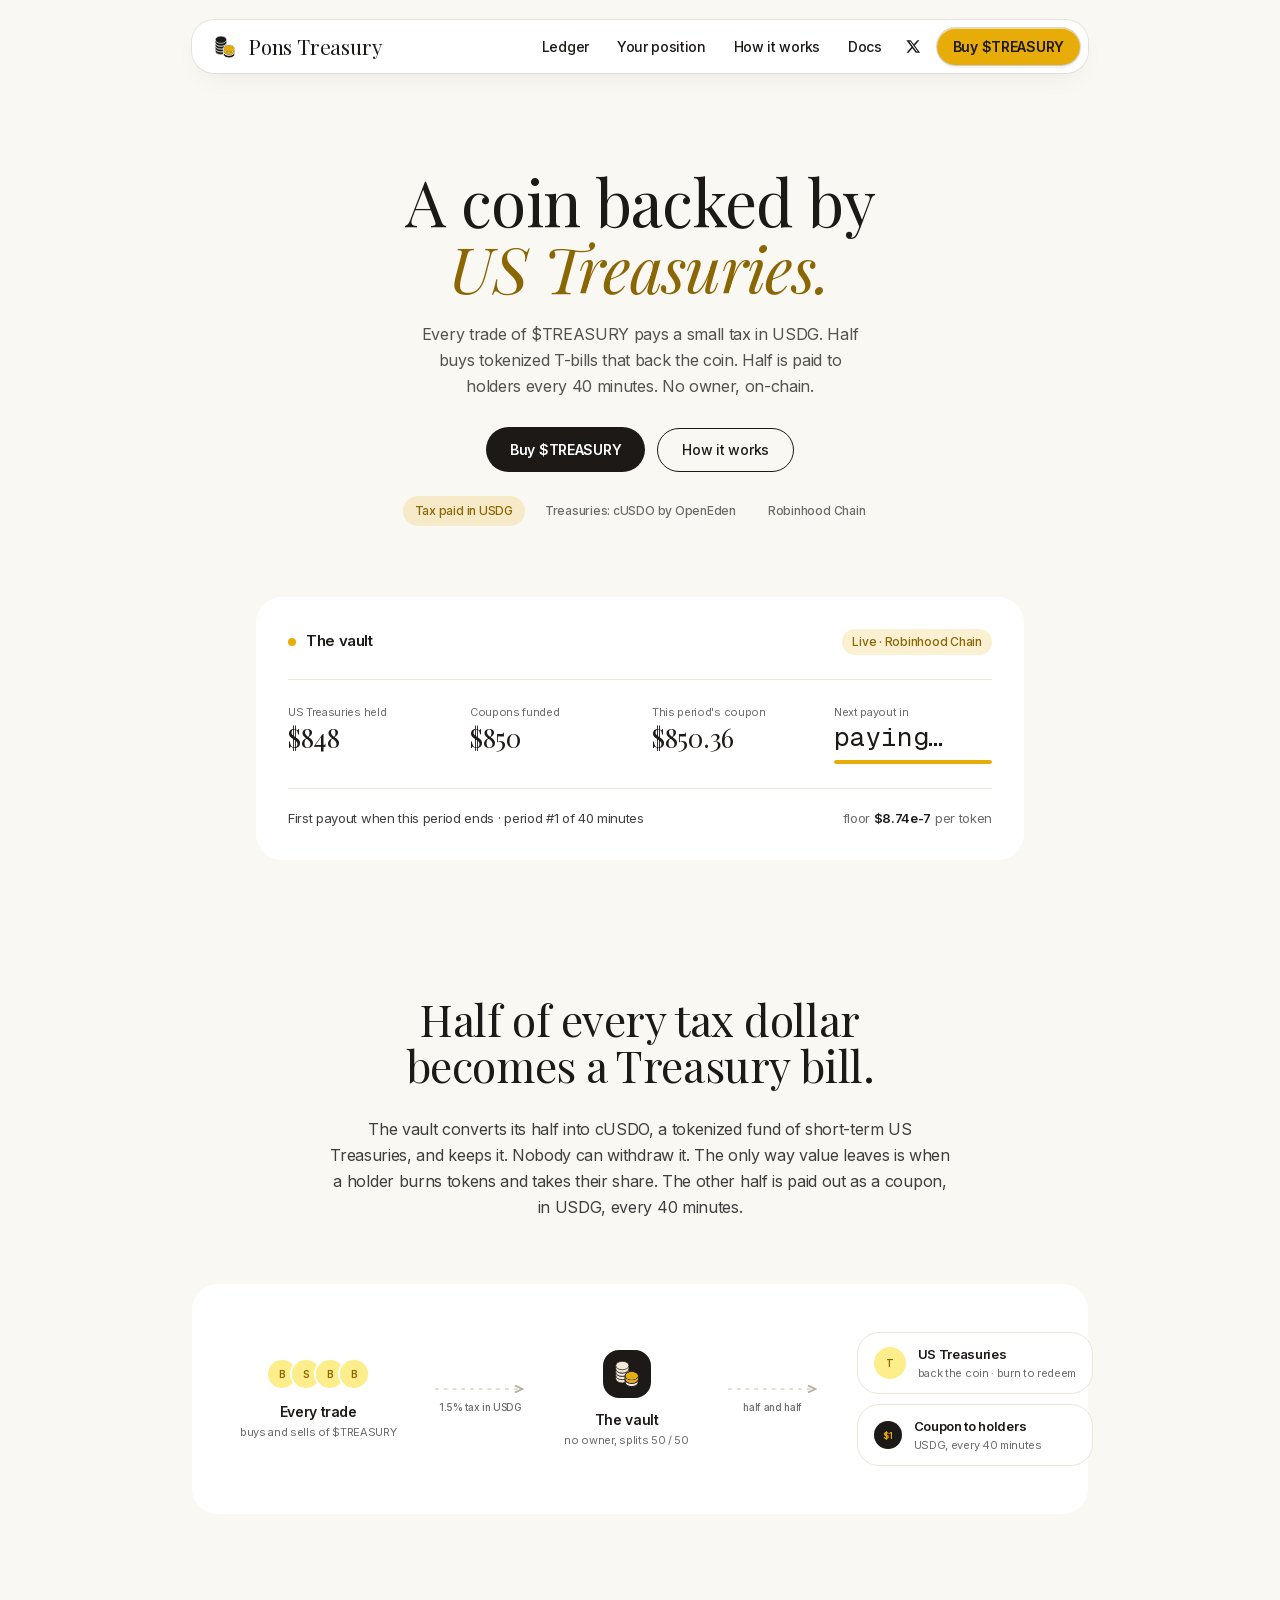
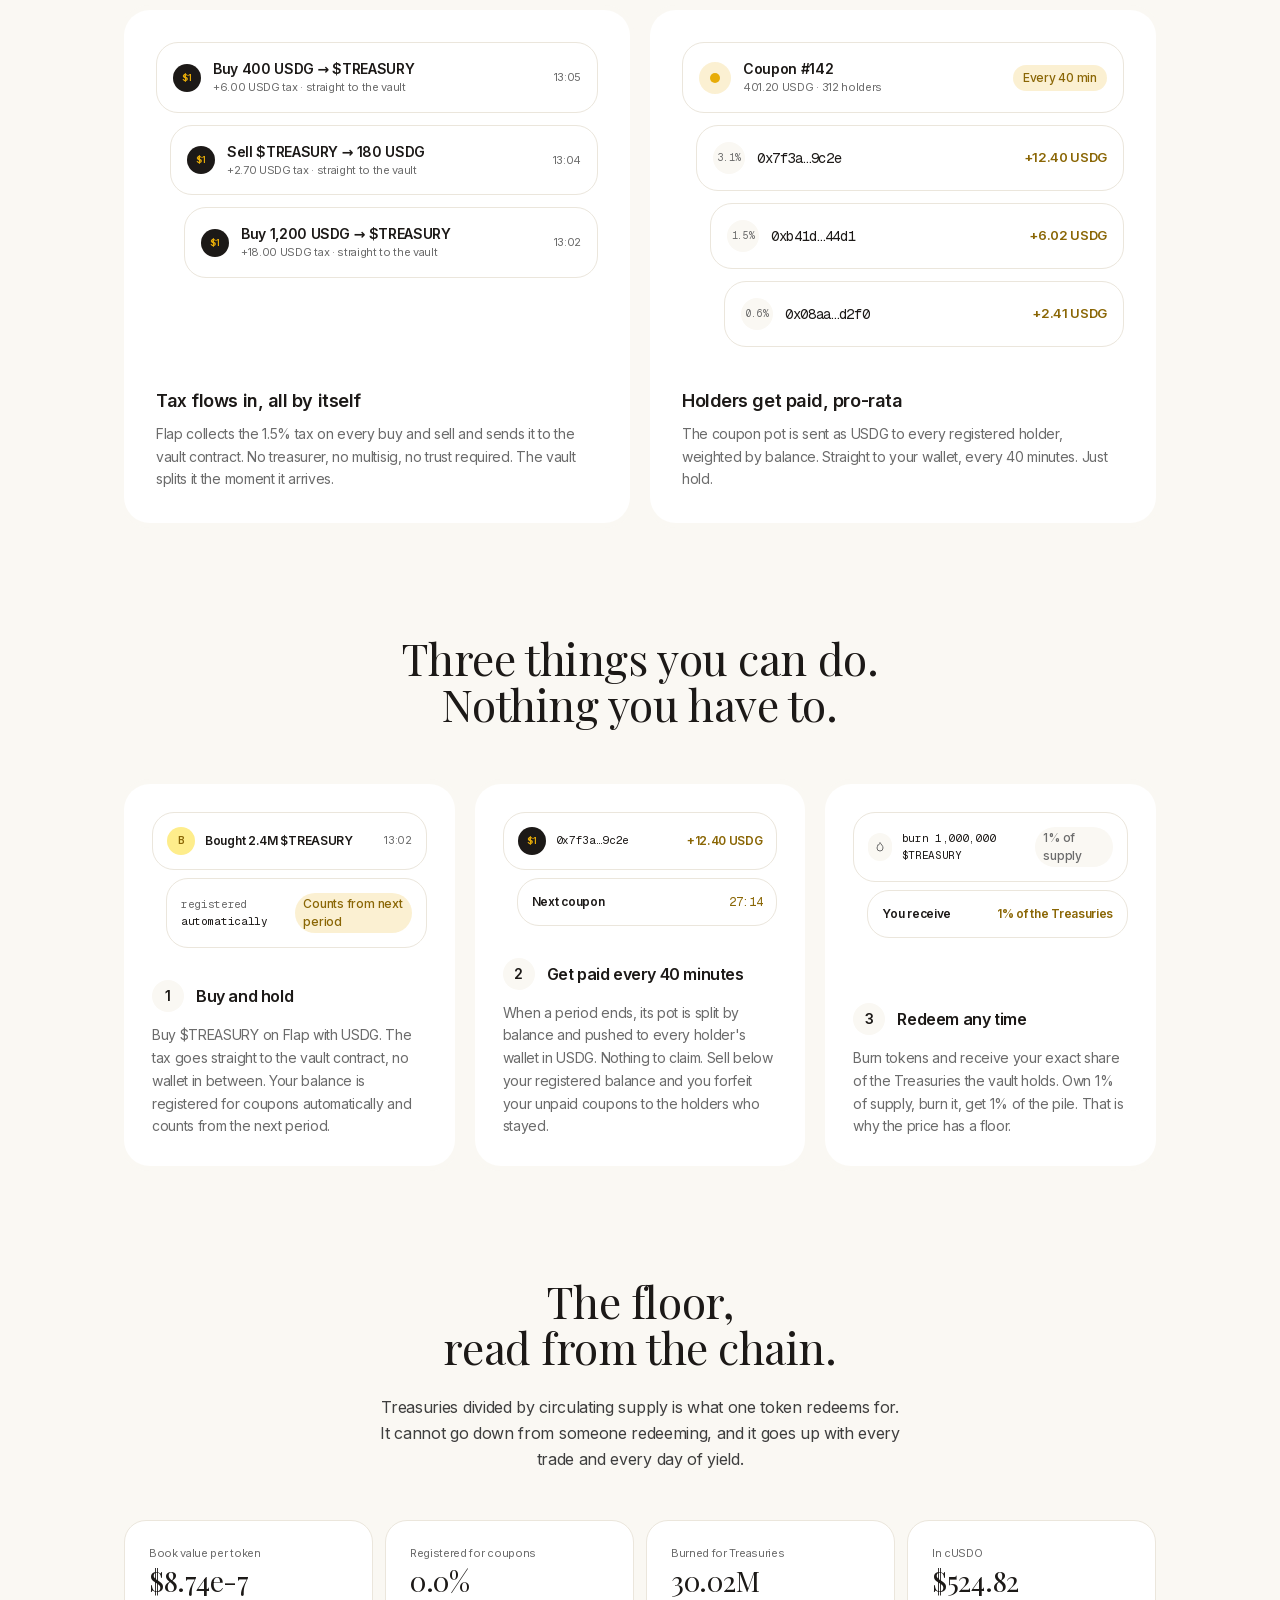
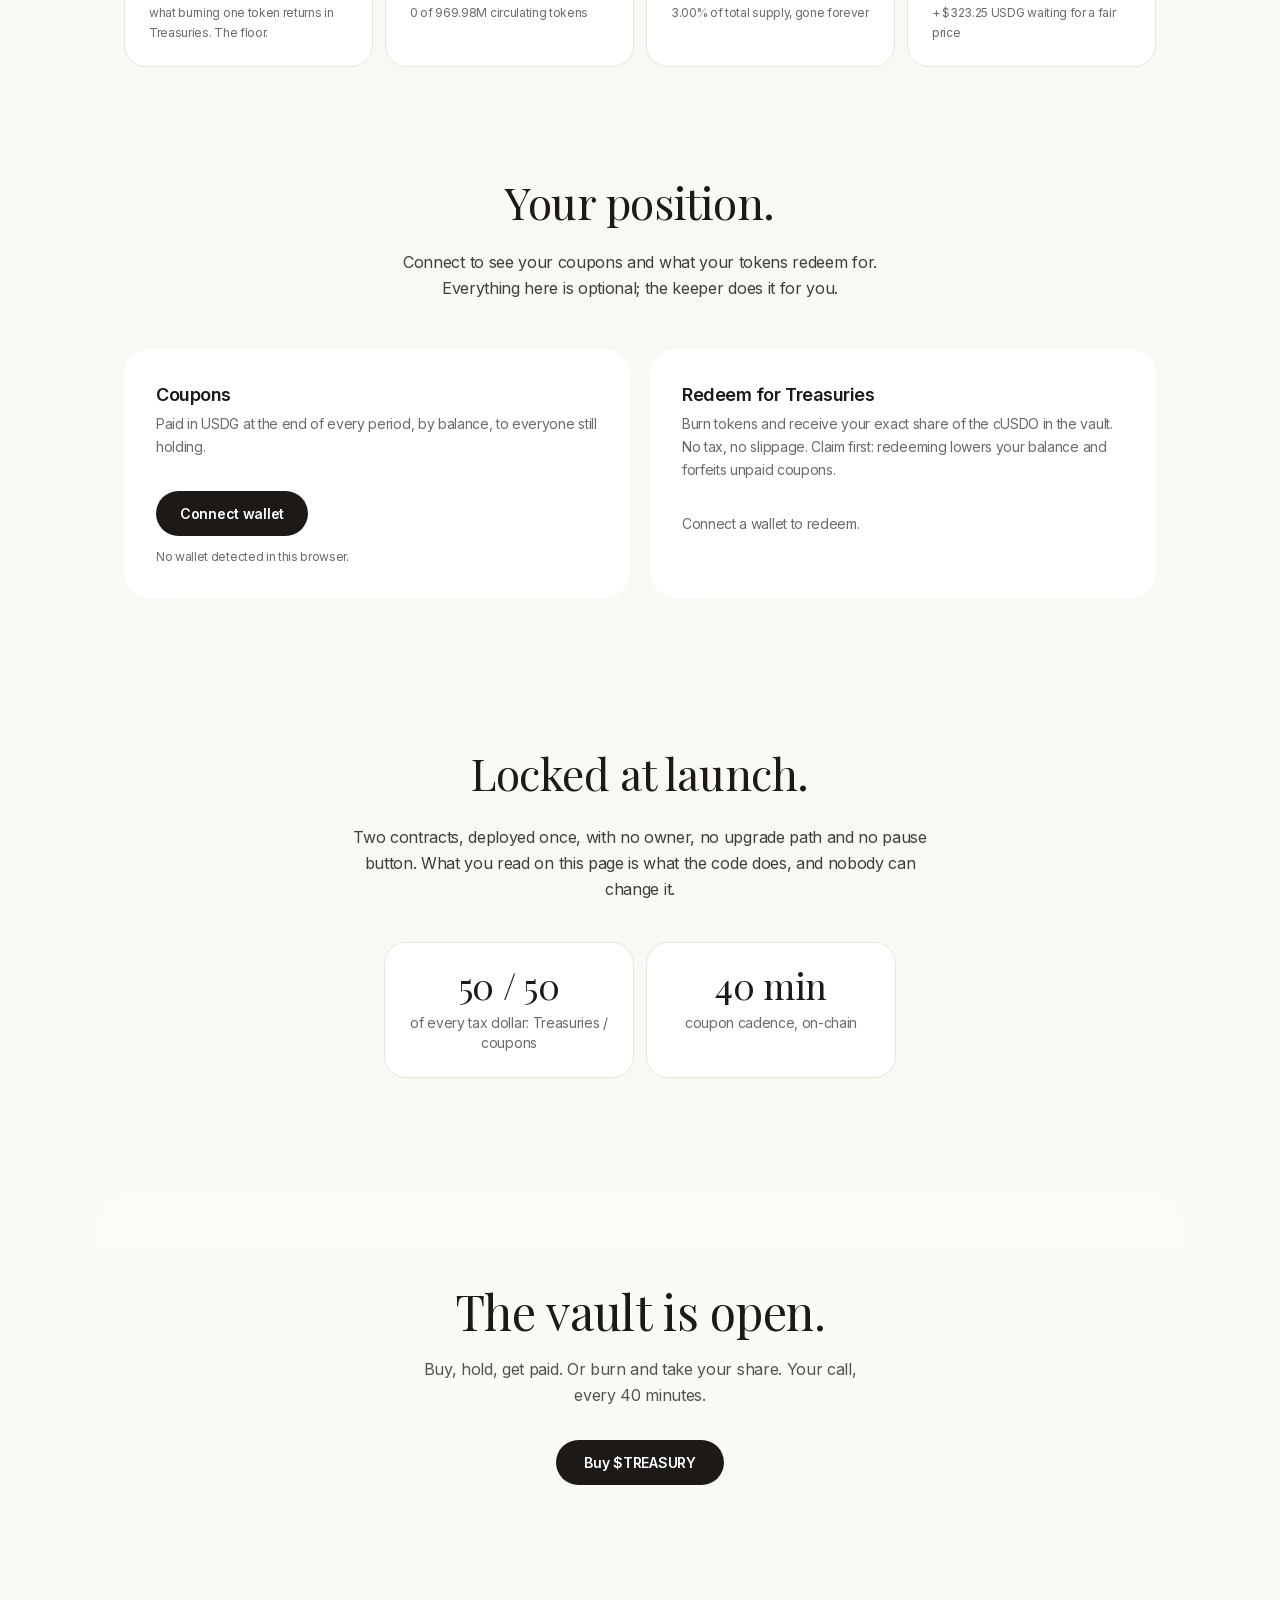
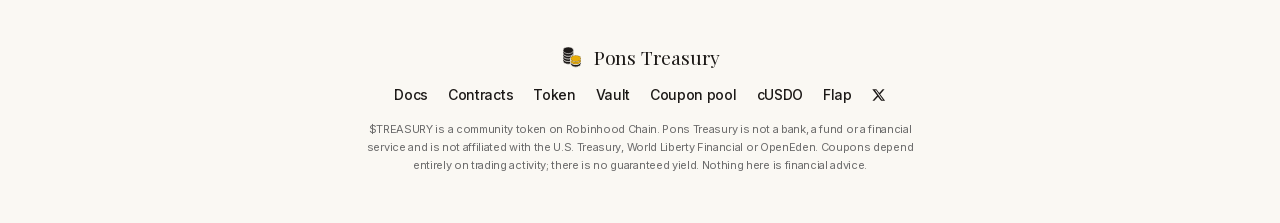
==== index.html @ 93d78efd "init: clone thetreasury and rebrand to ponstreasury, change USD1 to USDG and BNB to Robinhood Chain" ====
<!DOCTYPE html><html lang="en" class="__variable_37ef13 __variable_86bf0d __variable_d7bf65"><head><meta charSet="utf-8"/><meta name="viewport" content="width=device-width, initial-scale=1"/><link rel="preload" href="/_next/static/media/2709857960ef4384-s.p.woff2" as="font" crossorigin="" type="font/woff2"/><link rel="preload" href="/_next/static/media/5c1dcbfbff27328a-s.p.woff2" as="font" crossorigin="" type="font/woff2"/><link rel="preload" href="/_next/static/media/7d4881bb7e1bf84d-s.p.woff2" as="font" crossorigin="" type="font/woff2"/><link rel="preload" href="/_next/static/media/e4af272ccee01ff0-s.p.woff2" as="font" crossorigin="" type="font/woff2"/><link rel="stylesheet" href="/_next/static/css/0ded4f771a18348a.css?dpl=dpl_14aW1YrJEC6GzRxB1dSomggWe7cq" data-precedence="next"/><link rel="preload" as="script" fetchPriority="low" href="/_next/static/chunks/webpack-d6f3662bbb443ad3.js?dpl=dpl_14aW1YrJEC6GzRxB1dSomggWe7cq"/><script src="/_next/static/chunks/4bd1b696-c023c6e3521b1417.js?dpl=dpl_14aW1YrJEC6GzRxB1dSomggWe7cq" async=""></script><script src="/_next/static/chunks/255-93b9ec04c5774136.js?dpl=dpl_14aW1YrJEC6GzRxB1dSomggWe7cq" async=""></script><script src="/_next/static/chunks/main-app-f9b5d20365cb8be2.js?dpl=dpl_14aW1YrJEC6GzRxB1dSomggWe7cq" async=""></script><script src="/_next/static/chunks/899-4eb1893c49cd1f22.js?dpl=dpl_14aW1YrJEC6GzRxB1dSomggWe7cq" async=""></script><script src="/_next/static/chunks/app/page-33cf3b260035fabe.js?dpl=dpl_14aW1YrJEC6GzRxB1dSomggWe7cq" async=""></script><meta name="next-size-adjust" content=""/><title>Pons Treasury: a coin backed by US Treasuries</title><meta name="description" content="Every trade of $TREASURY pays a small tax in USDG. Half buys tokenized US Treasuries that back the coin; burn to redeem your share. Half is paid to holders as a USDG coupon every 40 minutes. On Robinhood Chain, no owner."/><meta property="og:title" content="Pons Treasury: a coin backed by US Treasuries"/><meta property="og:description" content="Every trade of $TREASURY pays a small tax in USDG. Half buys tokenized US Treasuries that back the coin; burn to redeem your share. Half is paid to holders as a USDG coupon every 40 minutes. On Robinhood Chain, no owner."/><meta property="og:url" content="https://ponstreasury.capital"/><meta property="og:site_name" content="Pons Treasury"/><meta property="og:image" content="https://ponstreasury.capital/og.png"/><meta property="og:image:width" content="1200"/><meta property="og:image:height" content="630"/><meta property="og:image:alt" content="Pons Treasury: a coin backed by US Treasuries"/><meta property="og:type" content="website"/><meta name="twitter:card" content="summary_large_image"/><meta name="twitter:title" content="Pons Treasury: a coin backed by US Treasuries"/><meta name="twitter:description" content="Every trade of $TREASURY pays a small tax in USDG. Half buys tokenized US Treasuries that back the coin; burn to redeem your share. Half is paid to holders as a USDG coupon every 40 minutes. On Robinhood Chain, no owner."/><meta name="twitter:image" content="https://ponstreasury.capital/og.png"/><link rel="icon" href="/icon.png?646793028f33bb9f" type="image/png" sizes="256x256"/><link rel="apple-touch-icon" href="/apple-icon.png?3382817257ef88e6" type="image/png" sizes="180x180"/><script src="/_next/static/chunks/polyfills-42372ed130431b0a.js?dpl=dpl_14aW1YrJEC6GzRxB1dSomggWe7cq" noModule=""></script></head><body class="min-h-screen bg-mist text-graphite"><div hidden=""><!--$--><!--/$--></div><header class="fixed inset-x-0 top-4 z-50 flex justify-center px-3 sm:top-5 sm:px-4"><nav class="nav-capsule flex w-full max-w-4xl items-center justify-between gap-3 overflow-hidden py-2 pl-4 pr-2 sm:pl-5"><a href="/" class="flex shrink-0 items-center" aria-label="Pons Treasury"><span class="flex items-center gap-2.5"><svg width="26" height="26" viewBox="0 0 64 64" aria-hidden="true"><mask id="_R_1bb_" maskUnits="userSpaceOnUse" x="0" y="0" width="64" height="64"><g transform="translate(32 32) scale(1) translate(-32 -32)"><g><path d="M8 35v7a14 9 0 0 0 28 0v-7Z" fill="#fff" stroke="#000" stroke-width="1.6" stroke-linejoin="round"></path><ellipse cx="22" cy="35" rx="14" ry="9" fill="#fff" stroke="#000" stroke-width="1.6"></ellipse></g><g><path d="M8 28v7a14 9 0 0 0 28 0v-7Z" fill="#fff" stroke="#000" stroke-width="1.6" stroke-linejoin="round"></path><ellipse cx="22" cy="28" rx="14" ry="9" fill="#fff" stroke="#000" stroke-width="1.6"></ellipse></g><g><path d="M8 21v7a14 9 0 0 0 28 0v-7Z" fill="#fff" stroke="#000" stroke-width="1.6" stroke-linejoin="round"></path><ellipse cx="22" cy="21" rx="14" ry="9" fill="#fff" stroke="#000" stroke-width="1.6"></ellipse></g><g><path d="M8 14v7a14 9 0 0 0 28 0v-7Z" fill="#fff" stroke="#000" stroke-width="1.6" stroke-linejoin="round"></path><ellipse cx="22" cy="14" rx="14" ry="9" fill="#fff" stroke="#000" stroke-width="1.6"></ellipse></g><g><path d="M28 43v7a14 9 0 0 0 28 0v-7Z" fill="#fff" stroke="#000" stroke-width="2.2" stroke-linejoin="round"></path><ellipse cx="42" cy="43" rx="14" ry="9" fill="#fff" stroke="#000" stroke-width="2.2"></ellipse></g><g><path d="M28 36v7a14 9 0 0 0 28 0v-7Z" fill="#fff" stroke="#000" stroke-width="2.2" stroke-linejoin="round"></path><ellipse cx="42" cy="36" rx="14" ry="9" fill="#fff" stroke="#000" stroke-width="2.2"></ellipse></g></g></mask><mask id="_R_1bbH1_" maskUnits="userSpaceOnUse" x="0" y="0" width="64" height="64"><g transform="translate(32 32) scale(1) translate(-32 -32)"><g><path d="M28 36v7a14 9 0 0 0 28 0v-7Z" fill="#fff" stroke="#000" stroke-width="2.2" stroke-linejoin="round"></path><ellipse cx="42" cy="36" rx="14" ry="9" fill="#fff" stroke="#000" stroke-width="2.2"></ellipse></g></g></mask><rect width="64" height="64" fill="#1C1917" mask="url(#_R_1bb_)"></rect><rect width="64" height="64" fill="#E7AC08" mask="url(#_R_1bbH1_)"></rect></svg><span class="display whitespace-nowrap" style="font-size:20.8px;line-height:1;color:#1C1917">Pons Treasury</span></span></a><div class="flex shrink-0 items-center gap-0.5 sm:gap-1"><a href="/#ledger" class="hidden rounded-full px-3 py-1.5 text-sm font-medium whitespace-nowrap text-ink transition-opacity hover:opacity-60 sm:block">Ledger</a><a href="/#position" class="hidden rounded-full px-3 py-1.5 text-sm font-medium whitespace-nowrap text-ink transition-opacity hover:opacity-60 sm:block">Your position</a><a href="/#how" class="hidden rounded-full px-3 py-1.5 text-sm font-medium whitespace-nowrap text-ink transition-opacity hover:opacity-60 md:block">How it works</a><a href="/docs" class="rounded-full px-3 py-1.5 text-sm font-medium whitespace-nowrap text-ink transition-opacity hover:opacity-60">Docs</a><a href="https://x.com/ponstreasurybsc" target="_blank" rel="noopener noreferrer" aria-label="Pons Treasury on X" class="rounded-full p-2 text-ink transition-opacity hover:opacity-60"><svg viewBox="0 0 24 24" fill="currentColor" class="h-[15px] w-[15px]" aria-hidden="true"><path d="M18.244 2H21.5l-7.5 8.57L22.5 22h-6.9l-5.4-7.06L4.03 22H.77l8.02-9.17L.5 2h7.07l4.88 6.45L18.24 2Zm-1.21 18h1.8L7.05 3.9H5.12L17.03 20Z"></path></svg></a><a href="https://flap.sh/bnb/0x52F3fCc55cAe09Fe4B469a487CE95214d03a7777" target="_blank" rel="noopener noreferrer" class="btn-gold ml-1 shrink-0 px-4 py-2 whitespace-nowrap"><span class="sm:hidden">Buy</span><span class="hidden sm:inline">Buy $TREASURY</span></a></div></nav></header><main><div><section class="hero-band relative min-h-[100dvh] overflow-hidden"><div class="relative z-10 mx-auto flex min-h-[100dvh] w-full max-w-[1200px] flex-col items-center px-6"><div class="flex flex-1 flex-col items-center justify-center pt-24 text-center"><h1 class="display rise-in-slow max-w-3xl text-5xl sm:text-6xl lg:text-[64px]">A coin backed by<br/><em>US Treasuries.</em></h1><p class="rise-in-slow mt-5 max-w-md text-base leading-relaxed text-ink/75" style="animation-delay:0.1s">Every trade of $<!-- -->TREASURY<!-- --> pays a small tax in USDG. Half buys tokenized T-bills that back the coin. Half is paid to holders every 40 minutes. No owner, on-chain.</p><div class="rise-in-slow mt-7 flex items-center gap-3" style="animation-delay:0.2s"><a href="https://flap.sh/bnb/0x52F3fCc55cAe09Fe4B469a487CE95214d03a7777" target="_blank" rel="noopener noreferrer" class="btn-black px-6 py-3">Buy $TREASURY</a><a href="#how" class="btn-ghost px-6 py-[10.5px]">How it works</a></div><div class="rise-in-slow mt-6 flex flex-wrap items-center justify-center gap-2" style="animation-delay:0.28s"><span class="badge-gold px-3 py-1.5">Tax paid in USDG</span><span class="badge px-3 py-1.5 bg-white/70">Treasuries: cUSDO by OpenEden</span><span class="badge px-3 py-1.5 bg-white/70">Robinhood Chain</span></div></div><div class="rise-in-slow w-full pb-10" style="animation-delay:0.3s"><div id="ledger" class="card mx-auto w-full max-w-3xl p-6 text-left sm:p-8"><div class="flex items-center justify-between"><div class="flex items-center gap-2.5"><span class="pulse-dot h-2 w-2 rounded-full bg-gold"></span><p class="text-[15px] font-semibold tracking-tight text-ink">The vault</p></div><span class="badge-gold px-2.5 py-1">Live · Robinhood Chain</span></div><div class="mt-6 grid grid-cols-2 gap-6 border-t border-line pt-6 sm:grid-cols-4"><div><p class="text-[11px] text-smoke">US Treasuries held</p><p class="display num mt-1 text-[26px] tracking-tight">$848</p></div><div><p class="text-[11px] text-smoke">Coupons funded</p><p class="display num mt-1 text-[26px] tracking-tight">$850</p></div><div><p class="text-[11px] text-smoke">This period&#x27;s coupon</p><p class="display num mt-1 text-[26px] tracking-tight">$850.36</p></div><div><p class="text-[11px] text-smoke">Next payout in</p><p class="display mono num mt-1 text-[26px] tracking-tight text-gold-deep">—</p><div class="progress mt-2"><i style="width:0%"></i></div></div></div><div class="mt-6 flex flex-col gap-2 border-t border-line pt-5 text-[13px] sm:flex-row sm:justify-between"><span class="text-graphite">First payout when this period ends<!-- --> · <!-- -->period #<!-- -->1<!-- --> of <!-- -->40 minutes</span><span class="text-smoke">floor <span class="font-semibold text-ink">$8.74e-7</span> per token</span></div></div></div></div></section><section class="mx-auto w-full max-w-[720px] px-6 pb-16 pt-24 text-center" data-reveal="true"><h2 class="display text-4xl sm:text-[44px]">Half of every tax dollar<br/>becomes a Treasury bill.</h2><p class="mx-auto mt-7 max-w-[620px] text-base leading-relaxed text-graphite">The vault converts its half into cUSDO, a tokenized fund of short-term US Treasuries, and keeps it. Nobody can withdraw it. The only way value leaves is when a holder burns tokens and takes their share. The other half is paid out as a coupon, in USDG, every 40 minutes.</p></section><section class="mx-auto w-full max-w-[1080px] px-6 pb-24" data-reveal="true"><div class="card mx-auto flex w-full max-w-4xl flex-col items-center gap-6 p-8 sm:flex-row sm:justify-between sm:gap-6 sm:p-12"><div class="flex flex-col items-center gap-3 text-center"><div class="flex -space-x-2"><span class="rounded-full border-2 border-white"><span class="flex h-7 w-7 shrink-0 items-center justify-center rounded-full bg-gold-soft text-[10px] font-semibold text-gold-deep">B</span></span><span class="rounded-full border-2 border-white"><span class="flex h-7 w-7 shrink-0 items-center justify-center rounded-full bg-gold-soft text-[10px] font-semibold text-gold-deep">S</span></span><span class="rounded-full border-2 border-white"><span class="flex h-7 w-7 shrink-0 items-center justify-center rounded-full bg-gold-soft text-[10px] font-semibold text-gold-deep">B</span></span><span class="rounded-full border-2 border-white"><span class="flex h-7 w-7 shrink-0 items-center justify-center rounded-full bg-gold-soft text-[10px] font-semibold text-gold-deep">B</span></span></div><div><p class="whitespace-nowrap text-sm font-semibold tracking-tight text-ink">Every trade</p><p class="mt-0.5 whitespace-nowrap text-[11px] text-smoke">buys and sells of $<!-- -->TREASURY</p></div></div><div class="flex flex-col items-center gap-1.5 sm:min-w-[120px]"><svg width="90" height="10" viewBox="0 0 72 10" preserveAspectRatio="none" fill="none" aria-hidden="true" class="rotate-90 sm:rotate-0"><path d="M0 5h66" stroke="#d9d3c6" stroke-width="1.5" stroke-dasharray="3 4"></path><path d="M64 1.5 70 5l-6 3.5" stroke="#b3ac9d" stroke-width="1.5" fill="none"></path></svg><span class="whitespace-nowrap text-[10px] font-medium text-smoke">1.5% tax in USDG</span></div><div class="flex flex-col items-center gap-3 text-center"><span class="flex h-12 w-12 items-center justify-center rounded-2xl bg-[#1c1917]"><svg width="30" height="30" viewBox="0 0 64 64" aria-hidden="true"><mask id="_R_mhbtb_" maskUnits="userSpaceOnUse" x="0" y="0" width="64" height="64"><g transform="translate(32 32) scale(1) translate(-32 -32)"><g><path d="M8 35v7a14 9 0 0 0 28 0v-7Z" fill="#fff" stroke="#000" stroke-width="1.6" stroke-linejoin="round"></path><ellipse cx="22" cy="35" rx="14" ry="9" fill="#fff" stroke="#000" stroke-width="1.6"></ellipse></g><g><path d="M8 28v7a14 9 0 0 0 28 0v-7Z" fill="#fff" stroke="#000" stroke-width="1.6" stroke-linejoin="round"></path><ellipse cx="22" cy="28" rx="14" ry="9" fill="#fff" stroke="#000" stroke-width="1.6"></ellipse></g><g><path d="M8 21v7a14 9 0 0 0 28 0v-7Z" fill="#fff" stroke="#000" stroke-width="1.6" stroke-linejoin="round"></path><ellipse cx="22" cy="21" rx="14" ry="9" fill="#fff" stroke="#000" stroke-width="1.6"></ellipse></g><g><path d="M8 14v7a14 9 0 0 0 28 0v-7Z" fill="#fff" stroke="#000" stroke-width="1.6" stroke-linejoin="round"></path><ellipse cx="22" cy="14" rx="14" ry="9" fill="#fff" stroke="#000" stroke-width="1.6"></ellipse></g><g><path d="M28 43v7a14 9 0 0 0 28 0v-7Z" fill="#fff" stroke="#000" stroke-width="2.2" stroke-linejoin="round"></path><ellipse cx="42" cy="43" rx="14" ry="9" fill="#fff" stroke="#000" stroke-width="2.2"></ellipse></g><g><path d="M28 36v7a14 9 0 0 0 28 0v-7Z" fill="#fff" stroke="#000" stroke-width="2.2" stroke-linejoin="round"></path><ellipse cx="42" cy="36" rx="14" ry="9" fill="#fff" stroke="#000" stroke-width="2.2"></ellipse></g></g></mask><mask id="_R_mhbtbH1_" maskUnits="userSpaceOnUse" x="0" y="0" width="64" height="64"><g transform="translate(32 32) scale(1) translate(-32 -32)"><g><path d="M28 36v7a14 9 0 0 0 28 0v-7Z" fill="#fff" stroke="#000" stroke-width="2.2" stroke-linejoin="round"></path><ellipse cx="42" cy="36" rx="14" ry="9" fill="#fff" stroke="#000" stroke-width="2.2"></ellipse></g></g></mask><rect width="64" height="64" fill="#F5E9DC" mask="url(#_R_mhbtb_)"></rect><rect width="64" height="64" fill="#E7AC08" mask="url(#_R_mhbtbH1_)"></rect></svg></span><div><p class="whitespace-nowrap text-sm font-semibold tracking-tight text-ink">The vault</p><p class="mt-0.5 whitespace-nowrap text-[11px] text-smoke">no owner, splits 50 / 50</p></div></div><div class="flex flex-col items-center gap-1.5 sm:min-w-[120px]"><svg width="90" height="10" viewBox="0 0 72 10" preserveAspectRatio="none" fill="none" aria-hidden="true" class="rotate-90 sm:rotate-0"><path d="M0 5h66" stroke="#d9d3c6" stroke-width="1.5" stroke-dasharray="3 4"></path><path d="M64 1.5 70 5l-6 3.5" stroke="#b3ac9d" stroke-width="1.5" fill="none"></path></svg><span class="whitespace-nowrap text-[10px] font-medium text-smoke">half and half</span></div><div class="flex flex-col gap-2.5"><div class="card-line flex items-center gap-3 px-4 py-3"><span class="flex h-8 w-8 items-center justify-center rounded-full bg-gold-soft text-[10px] font-semibold text-gold-deep">T</span><div><p class="whitespace-nowrap text-[13px] font-semibold tracking-tight text-ink">US Treasuries</p><p class="whitespace-nowrap text-[11px] text-smoke">back the coin · burn to redeem</p></div></div><div class="card-line flex items-center gap-3 px-4 py-3"><span class="flex h-7 w-7 shrink-0 items-center justify-center rounded-full bg-[#1c1917] text-[9px] font-semibold text-gold">$1</span><div><p class="whitespace-nowrap text-[13px] font-semibold tracking-tight text-ink">Coupon to holders</p><p class="whitespace-nowrap text-[11px] text-smoke">USDG, every 40 minutes</p></div></div></div></div></section><section class="mx-auto w-full max-w-[1080px] px-6 pb-28"><div class="grid gap-5 lg:grid-cols-2"><div class="card hover-lift flex flex-col justify-between gap-10 p-8" data-reveal="true"><div class="flex w-full flex-col gap-3"><div class="card-line flex items-center justify-between p-4" style="margin-left:0"><div class="flex items-center gap-3"><span class="flex h-7 w-7 shrink-0 items-center justify-center rounded-full bg-[#1c1917] text-[9px] font-semibold text-gold">$1</span><div><p class="text-sm font-semibold tracking-tight text-ink">Buy 400 USDG → $TREASURY</p><p class="text-[11px] text-smoke">+6.00 USDG tax<!-- --> · straight to the vault</p></div></div><span class="text-[11px] text-smoke">13:05</span></div><div class="card-line flex items-center justify-between p-4" style="margin-left:14px"><div class="flex items-center gap-3"><span class="flex h-7 w-7 shrink-0 items-center justify-center rounded-full bg-[#1c1917] text-[9px] font-semibold text-gold">$1</span><div><p class="text-sm font-semibold tracking-tight text-ink">Sell $TREASURY → 180 USDG</p><p class="text-[11px] text-smoke">+2.70 USDG tax<!-- --> · straight to the vault</p></div></div><span class="text-[11px] text-smoke">13:04</span></div><div class="card-line flex items-center justify-between p-4" style="margin-left:28px"><div class="flex items-center gap-3"><span class="flex h-7 w-7 shrink-0 items-center justify-center rounded-full bg-[#1c1917] text-[9px] font-semibold text-gold">$1</span><div><p class="text-sm font-semibold tracking-tight text-ink">Buy 1,200 USDG → $TREASURY</p><p class="text-[11px] text-smoke">+18.00 USDG tax<!-- --> · straight to the vault</p></div></div><span class="text-[11px] text-smoke">13:02</span></div></div><div><h3 class="text-lg font-semibold tracking-tight text-ink">Tax flows in, all by itself</h3><p class="mt-2 text-sm leading-relaxed text-smoke">Flap collects the 1.5% tax on every buy and sell and sends it to the vault contract. No treasurer, no multisig, no trust required. The vault splits it the moment it arrives.</p></div></div><div class="card hover-lift flex flex-col justify-between gap-10 p-8" data-reveal="true" style="--reveal-delay:0.15s"><div class="flex w-full flex-col gap-3"><div class="card-line flex items-center justify-between p-4"><div class="flex items-center gap-3"><span class="flex h-8 w-8 items-center justify-center rounded-full bg-[rgba(231,172,8,0.18)]"><span class="h-2.5 w-2.5 rounded-full bg-gold"></span></span><div><p class="text-sm font-semibold tracking-tight text-ink">Coupon #142</p><p class="text-[11px] text-smoke">401.20 USDG · 312 holders</p></div></div><span class="badge-gold px-2.5 py-1">Every 40 min</span></div><div class="card-line flex items-center justify-between p-4" style="margin-left:14px"><div class="flex items-center gap-3"><span class="mono flex h-8 w-8 items-center justify-center rounded-full bg-mist text-[10px] text-smoke">3.1%</span><p class="mono text-sm tracking-tight text-ink">0x7f3a…9c2e</p></div><span class="text-[13px] font-semibold text-gold-deep">+12.40 USDG</span></div><div class="card-line flex items-center justify-between p-4" style="margin-left:28px"><div class="flex items-center gap-3"><span class="mono flex h-8 w-8 items-center justify-center rounded-full bg-mist text-[10px] text-smoke">1.5%</span><p class="mono text-sm tracking-tight text-ink">0xb41d…44d1</p></div><span class="text-[13px] font-semibold text-gold-deep">+6.02 USDG</span></div><div class="card-line flex items-center justify-between p-4" style="margin-left:42px"><div class="flex items-center gap-3"><span class="mono flex h-8 w-8 items-center justify-center rounded-full bg-mist text-[10px] text-smoke">0.6%</span><p class="mono text-sm tracking-tight text-ink">0x08aa…d2f0</p></div><span class="text-[13px] font-semibold text-gold-deep">+2.41 USDG</span></div></div><div><h3 class="text-lg font-semibold tracking-tight text-ink">Holders get paid, pro-rata</h3><p class="mt-2 text-sm leading-relaxed text-smoke">The coupon pot is sent as USDG to every registered holder, weighted by balance. Straight to your wallet, every 40 minutes. Just hold.</p></div></div></div></section><section id="how" class="mx-auto w-full max-w-[1080px] px-6 pb-28"><h2 class="display text-center text-4xl sm:text-[44px]" data-reveal="true">Three things you can do.<br/>Nothing you have to.</h2><div class="mt-14 grid gap-5 lg:grid-cols-3"><div class="card hover-lift flex flex-col justify-between gap-8 p-7" data-reveal="true" style="--reveal-delay:0s"><div class="flex w-full flex-col gap-2"><div class="card-line flex items-center justify-between p-3.5"><div class="flex items-center gap-2.5"><span class="flex h-7 w-7 shrink-0 items-center justify-center rounded-full bg-gold-soft text-[10px] font-semibold text-gold-deep">B</span><span class="text-[12px] font-semibold tracking-tight text-ink">Bought 2.4M $<!-- -->TREASURY</span></div><span class="text-[11px] text-smoke">13:02</span></div><div class="card-line ml-3.5 flex items-center justify-between p-3.5"><span class="mono text-[11px] text-smoke">registered <span class="text-ink">automatically</span></span><span class="badge-gold px-2 py-0.5 text-[10px]">Counts from next period</span></div></div><div><div class="flex items-center gap-3"><span class="flex h-8 w-8 shrink-0 items-center justify-center rounded-full bg-mist text-sm font-semibold text-ink">1</span><h3 class="text-base font-semibold tracking-tight text-ink">Buy and hold</h3></div><p class="mt-3 text-sm leading-relaxed text-smoke">Buy $TREASURY on Flap with USDG. The tax goes straight to the vault contract, no wallet in between. Your balance is registered for coupons automatically and counts from the next period.</p></div></div><div class="card hover-lift flex flex-col justify-between gap-8 p-7" data-reveal="true" style="--reveal-delay:0.1s"><div class="flex w-full flex-col gap-2"><div class="card-line flex items-center justify-between p-3.5"><div class="flex items-center gap-2.5"><span class="flex h-7 w-7 shrink-0 items-center justify-center rounded-full bg-[#1c1917] text-[9px] font-semibold text-gold">$1</span><span class="mono text-[11px] text-ink">0x7f3a…9c2e</span></div><span class="text-[12px] font-semibold text-gold-deep">+12.40 USDG</span></div><div class="card-line ml-3.5 flex items-center justify-between p-3.5"><span class="text-[12px] font-semibold tracking-tight text-ink">Next coupon</span><span class="mono text-[12px] text-gold-deep">27:14</span></div></div><div><div class="flex items-center gap-3"><span class="flex h-8 w-8 shrink-0 items-center justify-center rounded-full bg-mist text-sm font-semibold text-ink">2</span><h3 class="text-base font-semibold tracking-tight text-ink">Get paid every 40 minutes</h3></div><p class="mt-3 text-sm leading-relaxed text-smoke">When a period ends, its pot is split by balance and pushed to every holder&#x27;s wallet in USDG. Nothing to claim. Sell below your registered balance and you forfeit your unpaid coupons to the holders who stayed.</p></div></div><div class="card hover-lift flex flex-col justify-between gap-8 p-7" data-reveal="true" style="--reveal-delay:0.2s"><div class="flex w-full flex-col gap-2"><div class="card-line flex items-center justify-between p-3.5"><div class="flex items-center gap-2.5"><span class="flex h-7 w-7 items-center justify-center rounded-full bg-mist"><svg width="12" height="12" viewBox="0 0 24 24" fill="none" aria-hidden="true"><path d="M12 3c2 4 6 6 6 11a6 6 0 0 1-12 0c0-3 2-4 2-7 1 1 2 2 4-4Z" stroke="#6b6b6b" stroke-width="2" stroke-linejoin="round"></path></svg></span><span class="mono text-[11px] text-ink">burn 1,000,000 $<!-- -->TREASURY</span></div><span class="badge px-2 py-0.5 text-[10px]">1% of supply</span></div><div class="card-line ml-3.5 flex items-center justify-between p-3.5"><span class="text-[12px] font-semibold tracking-tight text-ink">You receive</span><span class="text-[12px] font-semibold text-gold-deep">1% of the Treasuries</span></div></div><div><div class="flex items-center gap-3"><span class="flex h-8 w-8 shrink-0 items-center justify-center rounded-full bg-mist text-sm font-semibold text-ink">3</span><h3 class="text-base font-semibold tracking-tight text-ink">Redeem any time</h3></div><p class="mt-3 text-sm leading-relaxed text-smoke">Burn tokens and receive your exact share of the Treasuries the vault holds. Own 1% of supply, burn it, get 1% of the pile. That is why the price has a floor.</p></div></div></div></section><section class="mx-auto w-full max-w-[1080px] px-6 pb-28"><div class="mx-auto max-w-[600px] text-center" data-reveal="true"><h2 class="display text-4xl sm:text-[44px]">The floor,<br/>read from the chain.</h2><p class="mx-auto mt-6 max-w-[520px] text-base leading-relaxed text-graphite">Treasuries divided by circulating supply is what one token redeems for. It cannot go down from someone redeeming, and it goes up with every trade and every day of yield.</p></div><div class="mt-12" data-reveal="true"><div class="grid gap-3 sm:grid-cols-2 lg:grid-cols-4"><div class="card-line p-6"><p class="text-[11px] text-smoke">Book value per token</p><p class="display num mt-1 text-[28px] tracking-tight">$8.74e-7</p><p class="mt-2 text-[12px] leading-relaxed text-smoke">what burning one token returns in Treasuries. The floor.</p></div><div class="card-line p-6"><p class="text-[11px] text-smoke">Registered for coupons</p><p class="display num mt-1 text-[28px] tracking-tight">0.0%</p><p class="mt-2 text-[12px] leading-relaxed text-smoke">0 of 969.98M circulating tokens</p></div><div class="card-line p-6"><p class="text-[11px] text-smoke">Burned for Treasuries</p><p class="display num mt-1 text-[28px] tracking-tight">30.02M</p><p class="mt-2 text-[12px] leading-relaxed text-smoke">3.00% of total supply, gone forever</p></div><div class="card-line p-6"><p class="text-[11px] text-smoke">In cUSDO</p><p class="display num mt-1 text-[28px] tracking-tight">$524.82</p><p class="mt-2 text-[12px] leading-relaxed text-smoke">+ $323.25 USDG waiting for a fair price</p></div></div></div></section><section id="position" class="mx-auto w-full max-w-[1080px] px-6 pb-28"><div class="mx-auto max-w-[600px] text-center" data-reveal="true"><h2 class="display text-4xl sm:text-[44px]">Your position.</h2><p class="mx-auto mt-6 max-w-[520px] text-base leading-relaxed text-graphite">Connect to see your coupons and what your tokens redeem for. Everything here is optional; the keeper does it for you.</p></div><div class="mt-12" data-reveal="true"><div class="grid gap-5 lg:grid-cols-2"><div class="card flex flex-col p-8"><h3 class="text-lg font-semibold tracking-tight text-ink">Coupons</h3><p class="mt-1 text-sm leading-relaxed text-smoke">Paid in USDG at the end of every period, by balance, to everyone still holding.</p><div class="mt-8"><button class="btn-black px-6 py-3">Connect wallet</button></div></div><div class="card flex flex-col p-8"><h3 class="text-lg font-semibold tracking-tight text-ink">Redeem for Treasuries</h3><p class="mt-1 text-sm leading-relaxed text-smoke">Burn tokens and receive your exact share of the cUSDO in the vault. No tax, no slippage. Claim first: redeeming lowers your balance and forfeits unpaid coupons.</p><p class="mt-8 text-sm text-smoke">Connect a wallet to redeem.</p></div><p class="min-h-[20px] text-[13px] lg:col-span-2 text-smoke"></p></div></div></section><section class="mx-auto w-full max-w-[680px] px-6 pb-28 text-center" data-reveal="true"><h2 class="display text-4xl sm:text-[44px]">Locked at launch.</h2><p class="mx-auto mt-7 max-w-[600px] text-base leading-relaxed text-graphite">Two contracts, deployed once, with no owner, no upgrade path and no pause button. What you read on this page is what the code does, and nobody can change it.</p><div class="mx-auto mt-10 grid max-w-lg gap-3 sm:grid-cols-2"><div class="card-line p-6"><p class="display text-4xl">50 / 50</p><p class="mt-2 text-sm text-smoke">of every tax dollar: Treasuries / coupons</p></div><div class="card-line p-6"><p class="display text-4xl">40 min</p><p class="mt-2 text-sm text-smoke">coupon cadence, on-chain</p></div></div></section><section class="mx-auto w-full max-w-[1140px] px-6 pb-6" data-reveal="true"><div class="cta-band relative overflow-hidden rounded-[40px]"><div class="absolute inset-0 bg-gradient-to-b from-white/40 to-white/10"></div><div class="relative z-10 flex flex-col items-center px-6 py-24 text-center"><h2 class="display max-w-2xl text-4xl sm:text-5xl">The vault is open.</h2><p class="mt-5 max-w-md text-base leading-relaxed text-ink/75">Buy, hold, get paid. Or burn and take your share. Your call, every 40 minutes.</p><a href="https://flap.sh/bnb/0x52F3fCc55cAe09Fe4B469a487CE95214d03a7777" target="_blank" rel="noopener noreferrer" class="btn-black mt-8 px-7 py-3">Buy $TREASURY</a></div></div></section><footer id="contracts" class="mx-auto w-full max-w-[1200px] px-6 pb-12 pt-10"><div class="flex flex-col items-center gap-4 text-center"><span class="flex items-center gap-2.5"><svg width="24" height="24" viewBox="0 0 64 64" aria-hidden="true"><mask id="_R_bdbtb_" maskUnits="userSpaceOnUse" x="0" y="0" width="64" height="64"><g transform="translate(32 32) scale(1) translate(-32 -32)"><g><path d="M8 35v7a14 9 0 0 0 28 0v-7Z" fill="#fff" stroke="#000" stroke-width="1.6" stroke-linejoin="round"></path><ellipse cx="22" cy="35" rx="14" ry="9" fill="#fff" stroke="#000" stroke-width="1.6"></ellipse></g><g><path d="M8 28v7a14 9 0 0 0 28 0v-7Z" fill="#fff" stroke="#000" stroke-width="1.6" stroke-linejoin="round"></path><ellipse cx="22" cy="28" rx="14" ry="9" fill="#fff" stroke="#000" stroke-width="1.6"></ellipse></g><g><path d="M8 21v7a14 9 0 0 0 28 0v-7Z" fill="#fff" stroke="#000" stroke-width="1.6" stroke-linejoin="round"></path><ellipse cx="22" cy="21" rx="14" ry="9" fill="#fff" stroke="#000" stroke-width="1.6"></ellipse></g><g><path d="M8 14v7a14 9 0 0 0 28 0v-7Z" fill="#fff" stroke="#000" stroke-width="1.6" stroke-linejoin="round"></path><ellipse cx="22" cy="14" rx="14" ry="9" fill="#fff" stroke="#000" stroke-width="1.6"></ellipse></g><g><path d="M28 43v7a14 9 0 0 0 28 0v-7Z" fill="#fff" stroke="#000" stroke-width="2.2" stroke-linejoin="round"></path><ellipse cx="42" cy="43" rx="14" ry="9" fill="#fff" stroke="#000" stroke-width="2.2"></ellipse></g><g><path d="M28 36v7a14 9 0 0 0 28 0v-7Z" fill="#fff" stroke="#000" stroke-width="2.2" stroke-linejoin="round"></path><ellipse cx="42" cy="36" rx="14" ry="9" fill="#fff" stroke="#000" stroke-width="2.2"></ellipse></g></g></mask><mask id="_R_bdbtbH1_" maskUnits="userSpaceOnUse" x="0" y="0" width="64" height="64"><g transform="translate(32 32) scale(1) translate(-32 -32)"><g><path d="M28 36v7a14 9 0 0 0 28 0v-7Z" fill="#fff" stroke="#000" stroke-width="2.2" stroke-linejoin="round"></path><ellipse cx="42" cy="36" rx="14" ry="9" fill="#fff" stroke="#000" stroke-width="2.2"></ellipse></g></g></mask><rect width="64" height="64" fill="#1C1917" mask="url(#_R_bdbtb_)"></rect><rect width="64" height="64" fill="#E7AC08" mask="url(#_R_bdbtbH1_)"></rect></svg><span class="display whitespace-nowrap" style="font-size:19.200000000000003px;line-height:1;color:#1C1917">Pons Treasury</span></span><div class="flex flex-wrap items-center justify-center gap-5 text-sm font-medium text-ink"><a href="/docs" class="transition-opacity hover:opacity-60">Docs</a><a href="/docs#contracts" class="transition-opacity hover:opacity-60">Contracts</a><a href="https://bscscan.com/address/0x52F3fCc55cAe09Fe4B469a487CE95214d03a7777" target="_blank" rel="noopener noreferrer" class="transition-opacity hover:opacity-60">Token</a><a href="https://bscscan.com/address/0x3a2CB700f70A10c5f9Ff5Fd976230E2477d640C1" target="_blank" rel="noopener noreferrer" class="transition-opacity hover:opacity-60">Vault</a><a href="https://bscscan.com/address/0x824506FB948eA32e6525aa05E36f1A31c71C5437" target="_blank" rel="noopener noreferrer" class="transition-opacity hover:opacity-60">Coupon pool</a><a href="https://openeden.com" target="_blank" rel="noopener noreferrer" class="transition-opacity hover:opacity-60">cUSDO</a><a href="https://flap.sh/bnb/0x52F3fCc55cAe09Fe4B469a487CE95214d03a7777" target="_blank" rel="noopener noreferrer" class="transition-opacity hover:opacity-60">Flap</a><a href="https://x.com/ponstreasurybsc" target="_blank" rel="noopener noreferrer" aria-label="Pons Treasury on X" class="inline-flex items-center transition-opacity hover:opacity-60"><svg viewBox="0 0 24 24" fill="currentColor" class="h-[14px] w-[14px]" aria-hidden="true"><path d="M18.244 2H21.5l-7.5 8.57L22.5 22h-6.9l-5.4-7.06L4.03 22H.77l8.02-9.17L.5 2h7.07l4.88 6.45L18.24 2Zm-1.21 18h1.8L7.05 3.9H5.12L17.03 20Z"></path></svg></a></div><p class="max-w-xl text-[11px] leading-relaxed text-smoke">$<!-- -->TREASURY<!-- --> is a community token on Robinhood Chain. <!-- -->Pons Treasury<!-- --> is not a bank, a fund or a financial service and is not affiliated with the U.S. Treasury, World Liberty Financial or OpenEden. Coupons depend entirely on trading activity; there is no guaranteed yield. Nothing here is financial advice.</p></div></footer></div><!--$--><!--/$--></main><script src="/_next/static/chunks/webpack-d6f3662bbb443ad3.js?dpl=dpl_14aW1YrJEC6GzRxB1dSomggWe7cq" id="_R_" async=""></script><script>(self.__next_f=self.__next_f||[]).push([0])</script><script>self.__next_f.push([1,"1:\"$Sreact.fragment\"\n2:I[6315,[\"899\",\"static/chunks/899-4eb1893c49cd1f22.js?dpl=dpl_14aW1YrJEC6GzRxB1dSomggWe7cq\",\"974\",\"static/chunks/app/page-33cf3b260035fabe.js?dpl=dpl_14aW1YrJEC6GzRxB1dSomggWe7cq\"],\"Logo\"]\n3:I[9766,[],\"\"]\n4:I[8924,[],\"\"]\n6:I[4431,[],\"OutletBoundary\"]\n8:I[5278,[],\"AsyncMetadataOutlet\"]\na:I[4431,[],\"ViewportBoundary\"]\nc:I[4431,[],\"MetadataBoundary\"]\nd:\"$Sreact.suspense\"\nf:I[7150,[],\"\"]\n:HL[\"/_next/static/media/2709857960ef4384-s.p.woff2\",\"font\",{\"crossOrigin\":\"\",\"type\":\"font/woff2\"}]\n:HL[\"/_next/static/media/5c1dcbfbff27328a-s.p.woff2\",\"font\",{\"crossOrigin\":\"\",\"type\":\"font/woff2\"}]\n:HL[\"/_next/static/media/7d4881bb7e1bf84d-s.p.woff2\",\"font\",{\"crossOrigin\":\"\",\"type\":\"font/woff2\"}]\n:HL[\"/_next/static/media/e4af272ccee01ff0-s.p.woff2\",\"font\",{\"crossOrigin\":\"\",\"type\":\"font/woff2\"}]\n:HL[\"/_next/static/css/0ded4f771a18348a.css?dpl=dpl_14aW1YrJEC6GzRxB1dSomggWe7cq\",\"style\"]\n"])</script><script>self.__next_f.push([1,"0:{\"P\":null,\"b\":\"1zihQILitNNSWlpEL9hOI\",\"p\":\"\",\"c\":[\"\",\"index\"],\"i\":false,\"f\":[[[\"\",{\"children\":[\"__PAGE__\",{}]},\"$undefined\",\"$undefined\",true],[\"\",[\"$\",\"$1\",\"c\",{\"children\":[[[\"$\",\"link\",\"0\",{\"rel\":\"stylesheet\",\"href\":\"/_next/static/css/0ded4f771a18348a.css?dpl=dpl_14aW1YrJEC6GzRxB1dSomggWe7cq\",\"precedence\":\"next\",\"crossOrigin\":\"$undefined\",\"nonce\":\"$undefined\"}]],[\"$\",\"html\",null,{\"lang\":\"en\",\"className\":\"__variable_37ef13 __variable_86bf0d __variable_d7bf65\",\"children\":[\"$\",\"body\",null,{\"className\":\"min-h-screen bg-mist text-graphite\",\"children\":[[\"$\",\"header\",null,{\"className\":\"fixed inset-x-0 top-4 z-50 flex justify-center px-3 sm:top-5 sm:px-4\",\"children\":[\"$\",\"nav\",null,{\"className\":\"nav-capsule flex w-full max-w-4xl items-center justify-between gap-3 overflow-hidden py-2 pl-4 pr-2 sm:pl-5\",\"children\":[[\"$\",\"a\",null,{\"href\":\"/\",\"className\":\"flex shrink-0 items-center\",\"aria-label\":\"Pons Treasury\",\"children\":[\"$\",\"$L2\",null,{\"height\":26,\"name\":\"Pons Treasury\"}]}],[\"$\",\"div\",null,{\"className\":\"flex shrink-0 items-center gap-0.5 sm:gap-1\",\"children\":[[\"$\",\"a\",null,{\"href\":\"/#ledger\",\"className\":\"hidden rounded-full px-3 py-1.5 text-sm font-medium whitespace-nowrap text-ink transition-opacity hover:opacity-60 sm:block\",\"children\":\"Ledger\"}],[\"$\",\"a\",null,{\"href\":\"/#position\",\"className\":\"hidden rounded-full px-3 py-1.5 text-sm font-medium whitespace-nowrap text-ink transition-opacity hover:opacity-60 sm:block\",\"children\":\"Your position\"}],[\"$\",\"a\",null,{\"href\":\"/#how\",\"className\":\"hidden rounded-full px-3 py-1.5 text-sm font-medium whitespace-nowrap text-ink transition-opacity hover:opacity-60 md:block\",\"children\":\"How it works\"}],[\"$\",\"a\",null,{\"href\":\"/docs\",\"className\":\"rounded-full px-3 py-1.5 text-sm font-medium whitespace-nowrap text-ink transition-opacity hover:opacity-60\",\"children\":\"Docs\"}],[\"$\",\"a\",null,{\"href\":\"https://x.com/ponstreasurybsc\",\"target\":\"_blank\",\"rel\":\"noopener noreferrer\",\"aria-label\":\"Pons Treasury on X\",\"className\":\"rounded-full p-2 text-ink transition-opacity hover:opacity-60\",\"children\":[\"$\",\"svg\",null,{\"viewBox\":\"0 0 24 24\",\"fill\":\"currentColor\",\"className\":\"h-[15px] w-[15px]\",\"aria-hidden\":true,\"children\":[\"$\",\"path\",null,{\"d\":\"M18.244 2H21.5l-7.5 8.57L22.5 22h-6.9l-5.4-7.06L4.03 22H.77l8.02-9.17L.5 2h7.07l4.88 6.45L18.24 2Zm-1.21 18h1.8L7.05 3.9H5.12L17.03 20Z\"}]}]}],[\"$\",\"a\",null,{\"href\":\"https://flap.sh/bnb/0x52F3fCc55cAe09Fe4B469a487CE95214d03a7777\",\"target\":\"_blank\",\"rel\":\"noopener noreferrer\",\"className\":\"btn-gold ml-1 shrink-0 px-4 py-2 whitespace-nowrap\",\"children\":[[\"$\",\"span\",null,{\"className\":\"sm:hidden\",\"children\":\"Buy\"}],[\"$\",\"span\",null,{\"className\":\"hidden sm:inline\",\"children\":\"Buy $TREASURY\"}]]}]]}]]}]}],[\"$\",\"main\",null,{\"children\":[\"$\",\"$L3\",null,{\"parallelRouterKey\":\"children\",\"error\":\"$undefined\",\"errorStyles\":\"$undefined\",\"errorScripts\":\"$undefined\",\"template\":[\"$\",\"$L4\",null,{}],\"templateStyles\":\"$undefined\",\"templateScripts\":\"$undefined\",\"notFound\":[[[\"$\",\"title\",null,{\"children\":\"404: This page could not be found.\"}],[\"$\",\"div\",null,{\"style\":{\"fontFamily\":\"system-ui,\\\"Segoe UI\\\",Roboto,Helvetica,Arial,sans-serif,\\\"Apple Color Emoji\\\",\\\"Segoe UI Emoji\\\"\",\"height\":\"100vh\",\"textAlign\":\"center\",\"display\":\"flex\",\"flexDirection\":\"column\",\"alignItems\":\"center\",\"justifyContent\":\"center\"},\"children\":[\"$\",\"div\",null,{\"children\":[[\"$\",\"style\",null,{\"dangerouslySetInnerHTML\":{\"__html\":\"body{color:#000;background:#fff;margin:0}.next-error-h1{border-right:1px solid rgba(0,0,0,.3)}@media (prefers-color-scheme:dark){body{color:#fff;background:#000}.next-error-h1{border-right:1px solid rgba(255,255,255,.3)}}\"}}],[\"$\",\"h1\",null,{\"className\":\"next-error-h1\",\"style\":{\"display\":\"inline-block\",\"margin\":\"0 20px 0 0\",\"padding\":\"0 23px 0 0\",\"fontSize\":24,\"fontWeight\":500,\"verticalAlign\":\"top\",\"lineHeight\":\"49px\"},\"children\":404}],[\"$\",\"div\",null,{\"style\":{\"display\":\"inline-block\"},\"children\":[\"$\",\"h2\",null,{\"style\":{\"fontSize\":14,\"fontWeight\":400,\"lineHeight\":\"49px\",\"margin\":0},\"children\":\"This page could not be found.\"}]}]]}]}]],[]],\"forbidden\":\"$undefined\",\"unauthorized\":\"$undefined\"}]}]]}]}]]}],{\"children\":[\"__PAGE__\",[\"$\",\"$1\",\"c\",{\"children\":[\"$L5\",null,[\"$\",\"$L6\",null,{\"children\":[\"$L7\",[\"$\",\"$L8\",null,{\"promise\":\"$@9\"}]]}]]}],{},null,false]},null,false],[\"$\",\"$1\",\"h\",{\"children\":[null,[[\"$\",\"$La\",null,{\"children\":\"$Lb\"}],[\"$\",\"meta\",null,{\"name\":\"next-size-adjust\",\"content\":\"\"}]],[\"$\",\"$Lc\",null,{\"children\":[\"$\",\"div\",null,{\"hidden\":true,\"children\":[\"$\",\"$d\",null,{\"fallback\":null,\"children\":\"$Le\"}]}]}]]}],false]],\"m\":\"$undefined\",\"G\":[\"$f\",[]],\"s\":false,\"S\":true}\n"])</script><script>self.__next_f.push([1,"b:[[\"$\",\"meta\",\"0\",{\"charSet\":\"utf-8\"}],[\"$\",\"meta\",\"1\",{\"name\":\"viewport\",\"content\":\"width=device-width, initial-scale=1\"}]]\n7:null\n"])</script><script>self.__next_f.push([1,"10:I[622,[],\"IconMark\"]\n"])</script><script>self.__next_f.push([1,"9:{\"metadata\":[[\"$\",\"title\",\"0\",{\"children\":\"Pons Treasury: a coin backed by US Treasuries\"}],[\"$\",\"meta\",\"1\",{\"name\":\"description\",\"content\":\"Every trade of $TREASURY pays a small tax in USDG. Half buys tokenized US Treasuries that back the coin; burn to redeem your share. Half is paid to holders as a USDG coupon every 40 minutes. On Robinhood Chain, no owner.\"}],[\"$\",\"meta\",\"2\",{\"property\":\"og:title\",\"content\":\"Pons Treasury: a coin backed by US Treasuries\"}],[\"$\",\"meta\",\"3\",{\"property\":\"og:description\",\"content\":\"Every trade of $TREASURY pays a small tax in USDG. Half buys tokenized US Treasuries that back the coin; burn to redeem your share. Half is paid to holders as a USDG coupon every 40 minutes. On Robinhood Chain, no owner.\"}],[\"$\",\"meta\",\"4\",{\"property\":\"og:url\",\"content\":\"https://ponstreasury.capital\"}],[\"$\",\"meta\",\"5\",{\"property\":\"og:site_name\",\"content\":\"Pons Treasury\"}],[\"$\",\"meta\",\"6\",{\"property\":\"og:image\",\"content\":\"https://ponstreasury.capital/og.png\"}],[\"$\",\"meta\",\"7\",{\"property\":\"og:image:width\",\"content\":\"1200\"}],[\"$\",\"meta\",\"8\",{\"property\":\"og:image:height\",\"content\":\"630\"}],[\"$\",\"meta\",\"9\",{\"property\":\"og:image:alt\",\"content\":\"Pons Treasury: a coin backed by US Treasuries\"}],[\"$\",\"meta\",\"10\",{\"property\":\"og:type\",\"content\":\"website\"}],[\"$\",\"meta\",\"11\",{\"name\":\"twitter:card\",\"content\":\"summary_large_image\"}],[\"$\",\"meta\",\"12\",{\"name\":\"twitter:title\",\"content\":\"Pons Treasury: a coin backed by US Treasuries\"}],[\"$\",\"meta\",\"13\",{\"name\":\"twitter:description\",\"content\":\"Every trade of $TREASURY pays a small tax in USDG. Half buys tokenized US Treasuries that back the coin; burn to redeem your share. Half is paid to holders as a USDG coupon every 40 minutes. On Robinhood Chain, no owner.\"}],[\"$\",\"meta\",\"14\",{\"name\":\"twitter:image\",\"content\":\"https://ponstreasury.capital/og.png\"}],[\"$\",\"link\",\"15\",{\"rel\":\"icon\",\"href\":\"/icon.png?646793028f33bb9f\",\"type\":\"image/png\",\"sizes\":\"256x256\"}],[\"$\",\"link\",\"16\",{\"rel\":\"apple-touch-icon\",\"href\":\"/apple-icon.png?3382817257ef88e6\",\"type\":\"image/png\",\"sizes\":\"180x180\"}],[\"$\",\"$L10\",\"17\",{}]],\"error\":null,\"digest\":\"$undefined\"}\n"])</script><script>self.__next_f.push([1,"e:\"$9:metadata\"\n"])</script><script>self.__next_f.push([1,"11:I[773,[\"899\",\"static/chunks/899-4eb1893c49cd1f22.js?dpl=dpl_14aW1YrJEC6GzRxB1dSomggWe7cq\",\"974\",\"static/chunks/app/page-33cf3b260035fabe.js?dpl=dpl_14aW1YrJEC6GzRxB1dSomggWe7cq\"],\"RevealInit\"]\n12:I[6513,[\"899\",\"static/chunks/899-4eb1893c49cd1f22.js?dpl=dpl_14aW1YrJEC6GzRxB1dSomggWe7cq\",\"974\",\"static/chunks/app/page-33cf3b260035fabe.js?dpl=dpl_14aW1YrJEC6GzRxB1dSomggWe7cq\"],\"LedgerLive\"]\n"])</script><script>self.__next_f.push([1,"5:[\"$\",\"div\",null,{\"children\":[[\"$\",\"$L11\",null,{}],[\"$\",\"section\",null,{\"className\":\"hero-band relative min-h-[100dvh] overflow-hidden\",\"children\":[\"$\",\"div\",null,{\"className\":\"relative z-10 mx-auto flex min-h-[100dvh] w-full max-w-[1200px] flex-col items-center px-6\",\"children\":[[\"$\",\"div\",null,{\"className\":\"flex flex-1 flex-col items-center justify-center pt-24 text-center\",\"children\":[[\"$\",\"h1\",null,{\"className\":\"display rise-in-slow max-w-3xl text-5xl sm:text-6xl lg:text-[64px]\",\"children\":[\"A coin backed by\",[\"$\",\"br\",null,{}],[\"$\",\"em\",null,{\"children\":\"US Treasuries.\"}]]}],[\"$\",\"p\",null,{\"className\":\"rise-in-slow mt-5 max-w-md text-base leading-relaxed text-ink/75\",\"style\":{\"animationDelay\":\"0.1s\"},\"children\":[\"Every trade of $\",\"TREASURY\",\" pays a small tax in USDG. Half buys tokenized T-bills that back the coin. Half is paid to holders every 40 minutes. No owner, on-chain.\"]}],[\"$\",\"div\",null,{\"className\":\"rise-in-slow mt-7 flex items-center gap-3\",\"style\":{\"animationDelay\":\"0.2s\"},\"children\":[[\"$\",\"a\",null,{\"href\":\"https://flap.sh/bnb/0x52F3fCc55cAe09Fe4B469a487CE95214d03a7777\",\"target\":\"_blank\",\"rel\":\"noopener noreferrer\",\"className\":\"btn-black px-6 py-3\",\"children\":\"Buy $TREASURY\"}],[\"$\",\"a\",null,{\"href\":\"#how\",\"className\":\"btn-ghost px-6 py-[10.5px]\",\"children\":\"How it works\"}]]}],[\"$\",\"div\",null,{\"className\":\"rise-in-slow mt-6 flex flex-wrap items-center justify-center gap-2\",\"style\":{\"animationDelay\":\"0.28s\"},\"children\":[[\"$\",\"span\",null,{\"className\":\"badge-gold px-3 py-1.5\",\"children\":\"Tax paid in USDG\"}],[\"$\",\"span\",null,{\"className\":\"badge px-3 py-1.5 bg-white/70\",\"children\":\"Treasuries: cUSDO by OpenEden\"}],[\"$\",\"span\",null,{\"className\":\"badge px-3 py-1.5 bg-white/70\",\"children\":\"Robinhood Chain\"}]]}]]}],[\"$\",\"div\",null,{\"className\":\"rise-in-slow w-full pb-10\",\"style\":{\"animationDelay\":\"0.3s\"},\"children\":[\"$\",\"$L12\",null,{\"initial\":{\"treasuryUsd\":\"524819117463460035133\",\"cashReserve\":\"323251399036593948497\",\"cusdo\":\"495209639914093086607\",\"totalToCoupons\":\"850362794266478134229\",\"totalYieldHarvested\":\"0\",\"currentPeriod\":0,\"periodStart\":1788508252,\"periodEnd\":1788510652,\"periodLen\":2400,\"currentPot\":\"850362794266478134229\",\"lastPot\":\"850362794266478134229\",\"totalLocked\":\"0\",\"circulating\":\"969978999999999994999787006\",\"totalSupply\":\"1000000000000000000000000000\",\"burned\":\"30021000000000005000212994\",\"bookValuePerToken\":\"874318430089\",\"totalRedeemedTokens\":\"21000000000000000000000\",\"fetchedAt\":1788509408285}}]}]]}]}],[\"$\",\"section\",null,{\"className\":\"mx-auto w-full max-w-[720px] px-6 pb-16 pt-24 text-center\",\"data-reveal\":true,\"children\":[[\"$\",\"h2\",null,{\"className\":\"display text-4xl sm:text-[44px]\",\"children\":[\"Half of every tax dollar\",[\"$\",\"br\",null,{}],\"becomes a Treasury bill.\"]}],[\"$\",\"p\",null,{\"className\":\"mx-auto mt-7 max-w-[620px] text-base leading-relaxed text-graphite\",\"children\":\"The vault converts its half into cUSDO, a tokenized fund of short-term US Treasuries, and keeps it. Nobody can withdraw it. The only way value leaves is when a holder burns tokens and takes their share. The other half is paid out as a coupon, in USDG, every 40 minutes.\"}]]}],[\"$\",\"section\",null,{\"className\":\"mx-auto w-full max-w-[1080px] px-6 pb-24\",\"data-reveal\":true,\"children\":[\"$\",\"div\",null,{\"className\":\"card mx-auto flex w-full max-w-4xl flex-col items-center gap-6 p-8 sm:flex-row sm:justify-between sm:gap-6 sm:p-12\",\"children\":[[\"$\",\"div\",null,{\"className\":\"flex flex-col items-center gap-3 text-center\",\"children\":[[\"$\",\"div\",null,{\"className\":\"flex -space-x-2\",\"children\":[[\"$\",\"span\",\"0\",{\"className\":\"rounded-full border-2 border-white\",\"children\":[\"$\",\"span\",null,{\"className\":\"flex h-7 w-7 shrink-0 items-center justify-center rounded-full bg-gold-soft text-[10px] font-semibold text-gold-deep\",\"children\":\"B\"}]}],[\"$\",\"span\",\"1\",{\"className\":\"rounded-full border-2 border-white\",\"children\":[\"$\",\"span\",null,{\"className\":\"flex h-7 w-7 shrink-0 items-center justify-center rounded-full bg-gold-soft text-[10px] font-semibold text-gold-deep\",\"children\":\"S\"}]}],[\"$\",\"span\",\"2\",{\"className\":\"rounded-full border-2 border-white\",\"children\":\"$L13\"}],\"$L14\"]}],\"$L15\"]}],\"$L16\",\"$L17\",\"$L18\",\"$L19\"]}]}],\"$L1a\",\"$L1b\",\"$L1c\",\"$L1d\",\"$L1e\",\"$L1f\",\"$L20\"]}]\n"])</script><script>self.__next_f.push([1,"21:I[6315,[\"899\",\"static/chunks/899-4eb1893c49cd1f22.js?dpl=dpl_14aW1YrJEC6GzRxB1dSomggWe7cq\",\"974\",\"static/chunks/app/page-33cf3b260035fabe.js?dpl=dpl_14aW1YrJEC6GzRxB1dSomggWe7cq\"],\"LogoMark\"]\n29:I[6513,[\"899\",\"static/chunks/899-4eb1893c49cd1f22.js?dpl=dpl_14aW1YrJEC6GzRxB1dSomggWe7cq\",\"974\",\"static/chunks/app/page-33cf3b260035fabe.js?dpl=dpl_14aW1YrJEC6GzRxB1dSomggWe7cq\"],\"LedgerDetail\"]\n2a:I[5010,[\"899\",\"static/chunks/899-4eb1893c49cd1f22.js?dpl=dpl_14aW1YrJEC6GzRxB1dSomggWe7cq\",\"974\",\"static/chunks/app/page-33cf3b260035fabe.js?dpl=dpl_14aW1YrJEC6GzRxB1dSomggWe7cq\"],\"default\"]\n13:[\"$\",\"span\",null,{\"className\":\"flex h-7 w-7 shrink-0 items-center justify-center rounded-full bg-gold-soft text-[10px] font-semibold text-gold-deep\",\"children\":\"B\"}]\n14:[\"$\",\"span\",\"3\",{\"className\":\"rounded-full border-2 border-white\",\"children\":[\"$\",\"span\",null,{\"className\":\"flex h-7 w-7 shrink-0 items-center justify-center rounded-full bg-gold-soft text-[10px] font-semibold text-gold-deep\",\"children\":\"B\"}]}]\n15:[\"$\",\"div\",null,{\"children\":[[\"$\",\"p\",null,{\"className\":\"whitespace-nowrap text-sm font-semibold tracking-tight text-ink\",\"children\":\"Every trade\"}],[\"$\",\"p\",null,{\"className\":\"mt-0.5 whitespace-nowrap text-[11px] text-smoke\",\"children\":[\"buys and sells of $\",\"TREASURY\"]}]]}]\n16:[\"$\",\"div\",null,{\"className\":\"flex flex-col items-center gap-1.5 sm:min-w-[120px]\",\"children\":[[\"$\",\"svg\",null,{\"width\":\"90\",\"height\":\"10\",\"viewBox\":\"0 0 72 10\",\"preserveAspectRatio\":\"none\",\"fill\":\"none\",\"aria-hidden\":true,\"className\":\"rotate-90 sm:rotate-0\",\"children\":[[\"$\",\"path\",null,{\"d\":\"M0 5h66\",\"stroke\":\"#d9d3c6\",\"strokeWidth\":\"1.5\",\"strokeDasharray\":\"3 4\"}],[\"$\",\"path\",null,{\"d\":\"M64 1.5 70 5l-6 3.5\",\"stroke\":\"#b3ac9d\",\"strokeWidth\":\"1.5\",\"fill\":\"none\"}]]}],[\"$\",\"span\",null,{\"className\":\"whitespace-nowrap text-[10px] font-medium text-smoke\",\"children\":\"1.5% tax in USDG\"}]]}]\n17:[\"$\",\"div\",null,{\"className\":\"flex flex-col items-center gap-3 text-center\",\"children\":[[\"$\",\"span\",null,{\"className\":\"flex h-12 w-12 items-center justify-center round"])</script><script>self.__next_f.push([1,"ed-2xl bg-[#1c1917]\",\"children\":[\"$\",\"$L21\",null,{\"size\":30,\"color\":\"#F5E9DC\"}]}],[\"$\",\"div\",null,{\"children\":[[\"$\",\"p\",null,{\"className\":\"whitespace-nowrap text-sm font-semibold tracking-tight text-ink\",\"children\":\"The vault\"}],[\"$\",\"p\",null,{\"className\":\"mt-0.5 whitespace-nowrap text-[11px] text-smoke\",\"children\":\"no owner, splits 50 / 50\"}]]}]]}]\n18:[\"$\",\"div\",null,{\"className\":\"flex flex-col items-center gap-1.5 sm:min-w-[120px]\",\"children\":[[\"$\",\"svg\",null,{\"width\":\"90\",\"height\":\"10\",\"viewBox\":\"0 0 72 10\",\"preserveAspectRatio\":\"none\",\"fill\":\"none\",\"aria-hidden\":true,\"className\":\"rotate-90 sm:rotate-0\",\"children\":[[\"$\",\"path\",null,{\"d\":\"M0 5h66\",\"stroke\":\"#d9d3c6\",\"strokeWidth\":\"1.5\",\"strokeDasharray\":\"3 4\"}],[\"$\",\"path\",null,{\"d\":\"M64 1.5 70 5l-6 3.5\",\"stroke\":\"#b3ac9d\",\"strokeWidth\":\"1.5\",\"fill\":\"none\"}]]}],[\"$\",\"span\",null,{\"className\":\"whitespace-nowrap text-[10px] font-medium text-smoke\",\"children\":\"half and half\"}]]}]\n"])</script><script>self.__next_f.push([1,"19:[\"$\",\"div\",null,{\"className\":\"flex flex-col gap-2.5\",\"children\":[[\"$\",\"div\",null,{\"className\":\"card-line flex items-center gap-3 px-4 py-3\",\"children\":[[\"$\",\"span\",null,{\"className\":\"flex h-8 w-8 items-center justify-center rounded-full bg-gold-soft text-[10px] font-semibold text-gold-deep\",\"children\":\"T\"}],[\"$\",\"div\",null,{\"children\":[[\"$\",\"p\",null,{\"className\":\"whitespace-nowrap text-[13px] font-semibold tracking-tight text-ink\",\"children\":\"US Treasuries\"}],[\"$\",\"p\",null,{\"className\":\"whitespace-nowrap text-[11px] text-smoke\",\"children\":\"back the coin · burn to redeem\"}]]}]]}],[\"$\",\"div\",null,{\"className\":\"card-line flex items-center gap-3 px-4 py-3\",\"children\":[[\"$\",\"span\",null,{\"className\":\"flex h-7 w-7 shrink-0 items-center justify-center rounded-full bg-[#1c1917] text-[9px] font-semibold text-gold\",\"children\":\"$$1\"}],[\"$\",\"div\",null,{\"children\":[[\"$\",\"p\",null,{\"className\":\"whitespace-nowrap text-[13px] font-semibold tracking-tight text-ink\",\"children\":\"Coupon to holders\"}],[\"$\",\"p\",null,{\"className\":\"whitespace-nowrap text-[11px] text-smoke\",\"children\":\"USDG, every 40 minutes\"}]]}]]}]]}]\n"])</script><script>self.__next_f.push([1,"1a:[\"$\",\"section\",null,{\"className\":\"mx-auto w-full max-w-[1080px] px-6 pb-28\",\"children\":[\"$\",\"div\",null,{\"className\":\"grid gap-5 lg:grid-cols-2\",\"children\":[[\"$\",\"div\",null,{\"className\":\"card hover-lift flex flex-col justify-between gap-10 p-8\",\"data-reveal\":true,\"children\":[[\"$\",\"div\",null,{\"className\":\"flex w-full flex-col gap-3\",\"children\":[[\"$\",\"div\",\"Buy 400 USDG → $TREASURY\",{\"className\":\"card-line flex items-center justify-between p-4\",\"style\":{\"marginLeft\":0},\"children\":[[\"$\",\"div\",null,{\"className\":\"flex items-center gap-3\",\"children\":[[\"$\",\"span\",null,{\"className\":\"flex h-7 w-7 shrink-0 items-center justify-center rounded-full bg-[#1c1917] text-[9px] font-semibold text-gold\",\"children\":\"$$1\"}],[\"$\",\"div\",null,{\"children\":[[\"$\",\"p\",null,{\"className\":\"text-sm font-semibold tracking-tight text-ink\",\"children\":\"Buy 400 USDG → $TREASURY\"}],[\"$\",\"p\",null,{\"className\":\"text-[11px] text-smoke\",\"children\":[\"+6.00 USDG tax\",\" · straight to the vault\"]}]]}]]}],[\"$\",\"span\",null,{\"className\":\"text-[11px] text-smoke\",\"children\":\"13:05\"}]]}],[\"$\",\"div\",\"Sell $TREASURY → 180 USDG\",{\"className\":\"card-line flex items-center justify-between p-4\",\"style\":{\"marginLeft\":14},\"children\":[[\"$\",\"div\",null,{\"className\":\"flex items-center gap-3\",\"children\":[[\"$\",\"span\",null,{\"className\":\"flex h-7 w-7 shrink-0 items-center justify-center rounded-full bg-[#1c1917] text-[9px] font-semibold text-gold\",\"children\":\"$$1\"}],[\"$\",\"div\",null,{\"children\":[[\"$\",\"p\",null,{\"className\":\"text-sm font-semibold tracking-tight text-ink\",\"children\":\"Sell $TREASURY → 180 USDG\"}],[\"$\",\"p\",null,{\"className\":\"text-[11px] text-smoke\",\"children\":[\"+2.70 USDG tax\",\" · straight to the vault\"]}]]}]]}],[\"$\",\"span\",null,{\"className\":\"text-[11px] text-smoke\",\"children\":\"13:04\"}]]}],[\"$\",\"div\",\"Buy 1,200 USDG → $TREASURY\",{\"className\":\"card-line flex items-center justify-between p-4\",\"style\":{\"marginLeft\":28},\"children\":[[\"$\",\"div\",null,{\"className\":\"flex items-center gap-3\",\"children\":[[\"$\",\"span\",null,{\"className\":\"flex h-7 w-7 shrink-0 items-center justify-center rounded-full bg-[#1c1917] text-[9px] font-semibold text-gold\",\"children\":\"$$1\"}],[\"$\",\"div\",null,{\"children\":[[\"$\",\"p\",null,{\"className\":\"text-sm font-semibold tracking-tight text-ink\",\"children\":\"Buy 1,200 USDG → $TREASURY\"}],[\"$\",\"p\",null,{\"className\":\"text-[11px] text-smoke\",\"children\":[\"+18.00 USDG tax\",\" · straight to the vault\"]}]]}]]}],[\"$\",\"span\",null,{\"className\":\"text-[11px] text-smoke\",\"children\":\"13:02\"}]]}]]}],[\"$\",\"div\",null,{\"children\":[[\"$\",\"h3\",null,{\"className\":\"text-lg font-semibold tracking-tight text-ink\",\"children\":\"Tax flows in, all by itself\"}],[\"$\",\"p\",null,{\"className\":\"mt-2 text-sm leading-relaxed text-smoke\",\"children\":\"Flap collects the 1.5% tax on every buy and sell and sends it to the vault contract. No treasurer, no multisig, no trust required. The vault splits it the moment it arrives.\"}]]}]]}],[\"$\",\"div\",null,{\"className\":\"card hover-lift flex flex-col justify-between gap-10 p-8\",\"data-reveal\":true,\"style\":{\"--reveal-delay\":\"0.15s\"},\"children\":[[\"$\",\"div\",null,{\"className\":\"flex w-full flex-col gap-3\",\"children\":[[\"$\",\"div\",null,{\"className\":\"card-line flex items-center justify-between p-4\",\"children\":[[\"$\",\"div\",null,{\"className\":\"flex items-center gap-3\",\"children\":[[\"$\",\"span\",null,{\"className\":\"flex h-8 w-8 items-center justify-center rounded-full bg-[rgba(231,172,8,0.18)]\",\"children\":[\"$\",\"span\",null,{\"className\":\"h-2.5 w-2.5 rounded-full bg-gold\"}]}],[\"$\",\"div\",null,{\"children\":[[\"$\",\"p\",null,{\"className\":\"text-sm font-semibold tracking-tight text-ink\",\"children\":\"Coupon #142\"}],[\"$\",\"p\",null,{\"className\":\"text-[11px] text-smoke\",\"children\":\"401.20 USDG · 312 holders\"}]]}]]}],[\"$\",\"span\",null,{\"className\":\"badge-gold px-2.5 py-1\",\"children\":\"Every 40 min\"}]]}],[[\"$\",\"div\",\"0x7f3a…9c2e\",{\"className\":\"card-line flex items-center justify-between p-4\",\"style\":{\"marginLeft\":14},\"children\":[[\"$\",\"div\",null,{\"className\":\"flex items-center gap-3\",\"children\":[[\"$\",\"span\",null,{\"className\":\"mono flex h-8 w-8 items-center justify-center rounded-full bg-mist text-[10px] text-smoke\",\"children\":\"3.1%\"}],[\"$\",\"p\",null,{\"className\":\"mono text-sm tracking-tight text-ink\",\"children\":\"0x7f3a…9c2e\"}]]}],\"$L22\"]}],\"$L23\",\"$L24\"]]}],\"$L25\"]}]]}]}]\n"])</script><script>self.__next_f.push([1,"1b:[\"$\",\"section\",null,{\"id\":\"how\",\"className\":\"mx-auto w-full max-w-[1080px] px-6 pb-28\",\"children\":[[\"$\",\"h2\",null,{\"className\":\"display text-center text-4xl sm:text-[44px]\",\"data-reveal\":true,\"children\":[\"Three things you can do.\",[\"$\",\"br\",null,{}],\"Nothing you have to.\"]}],[\"$\",\"div\",null,{\"className\":\"mt-14 grid gap-5 lg:grid-cols-3\",\"children\":[[\"$\",\"div\",\"Buy and hold\",{\"className\":\"card hover-lift flex flex-col justify-between gap-8 p-7\",\"data-reveal\":true,\"style\":{\"--reveal-delay\":\"0s\"},\"children\":[[\"$\",\"div\",null,{\"className\":\"flex w-full flex-col gap-2\",\"children\":[[\"$\",\"div\",null,{\"className\":\"card-line flex items-center justify-between p-3.5\",\"children\":[[\"$\",\"div\",null,{\"className\":\"flex items-center gap-2.5\",\"children\":[[\"$\",\"span\",null,{\"className\":\"flex h-7 w-7 shrink-0 items-center justify-center rounded-full bg-gold-soft text-[10px] font-semibold text-gold-deep\",\"children\":\"B\"}],[\"$\",\"span\",null,{\"className\":\"text-[12px] font-semibold tracking-tight text-ink\",\"children\":[\"Bought 2.4M $\",\"TREASURY\"]}]]}],[\"$\",\"span\",null,{\"className\":\"text-[11px] text-smoke\",\"children\":\"13:02\"}]]}],[\"$\",\"div\",null,{\"className\":\"card-line ml-3.5 flex items-center justify-between p-3.5\",\"children\":[[\"$\",\"span\",null,{\"className\":\"mono text-[11px] text-smoke\",\"children\":[\"registered \",[\"$\",\"span\",null,{\"className\":\"text-ink\",\"children\":\"automatically\"}]]}],[\"$\",\"span\",null,{\"className\":\"badge-gold px-2 py-0.5 text-[10px]\",\"children\":\"Counts from next period\"}]]}]]}],[\"$\",\"div\",null,{\"children\":[[\"$\",\"div\",null,{\"className\":\"flex items-center gap-3\",\"children\":[[\"$\",\"span\",null,{\"className\":\"flex h-8 w-8 shrink-0 items-center justify-center rounded-full bg-mist text-sm font-semibold text-ink\",\"children\":1}],[\"$\",\"h3\",null,{\"className\":\"text-base font-semibold tracking-tight text-ink\",\"children\":\"Buy and hold\"}]]}],[\"$\",\"p\",null,{\"className\":\"mt-3 text-sm leading-relaxed text-smoke\",\"children\":\"Buy $TREASURY on Flap with USDG. The tax goes straight to the vault contract, no wallet in between. Your balance is registered for coupons automatically and counts from the next period.\"}]]}]]}],[\"$\",\"div\",\"Get paid every 40 minutes\",{\"className\":\"card hover-lift flex flex-col justify-between gap-8 p-7\",\"data-reveal\":true,\"style\":{\"--reveal-delay\":\"0.1s\"},\"children\":[[\"$\",\"div\",null,{\"className\":\"flex w-full flex-col gap-2\",\"children\":[[\"$\",\"div\",null,{\"className\":\"card-line flex items-center justify-between p-3.5\",\"children\":[[\"$\",\"div\",null,{\"className\":\"flex items-center gap-2.5\",\"children\":[[\"$\",\"span\",null,{\"className\":\"flex h-7 w-7 shrink-0 items-center justify-center rounded-full bg-[#1c1917] text-[9px] font-semibold text-gold\",\"children\":\"$$1\"}],[\"$\",\"span\",null,{\"className\":\"mono text-[11px] text-ink\",\"children\":\"0x7f3a…9c2e\"}]]}],[\"$\",\"span\",null,{\"className\":\"text-[12px] font-semibold text-gold-deep\",\"children\":\"+12.40 USDG\"}]]}],[\"$\",\"div\",null,{\"className\":\"card-line ml-3.5 flex items-center justify-between p-3.5\",\"children\":[[\"$\",\"span\",null,{\"className\":\"text-[12px] font-semibold tracking-tight text-ink\",\"children\":\"Next coupon\"}],[\"$\",\"span\",null,{\"className\":\"mono text-[12px] text-gold-deep\",\"children\":\"27:14\"}]]}]]}],[\"$\",\"div\",null,{\"children\":[[\"$\",\"div\",null,{\"className\":\"flex items-center gap-3\",\"children\":[[\"$\",\"span\",null,{\"className\":\"flex h-8 w-8 shrink-0 items-center justify-center rounded-full bg-mist text-sm font-semibold text-ink\",\"children\":2}],[\"$\",\"h3\",null,{\"className\":\"text-base font-semibold tracking-tight text-ink\",\"children\":\"Get paid every 40 minutes\"}]]}],[\"$\",\"p\",null,{\"className\":\"mt-3 text-sm leading-relaxed text-smoke\",\"children\":\"When a period ends, its pot is split by balance and pushed to every holder's wallet in USDG. Nothing to claim. Sell below your registered balance and you forfeit your unpaid coupons to the holders who stayed.\"}]]}]]}],[\"$\",\"div\",\"Redeem any time\",{\"className\":\"card hover-lift flex flex-col justify-between gap-8 p-7\",\"data-reveal\":true,\"style\":{\"--reveal-delay\":\"0.2s\"},\"children\":[[\"$\",\"div\",null,{\"className\":\"flex w-full flex-col gap-2\",\"children\":[\"$L26\",\"$L27\"]}],\"$L28\"]}]]}]]}]\n"])</script><script>self.__next_f.push([1,"1c:[\"$\",\"section\",null,{\"className\":\"mx-auto w-full max-w-[1080px] px-6 pb-28\",\"children\":[[\"$\",\"div\",null,{\"className\":\"mx-auto max-w-[600px] text-center\",\"data-reveal\":true,\"children\":[[\"$\",\"h2\",null,{\"className\":\"display text-4xl sm:text-[44px]\",\"children\":[\"The floor,\",[\"$\",\"br\",null,{}],\"read from the chain.\"]}],[\"$\",\"p\",null,{\"className\":\"mx-auto mt-6 max-w-[520px] text-base leading-relaxed text-graphite\",\"children\":\"Treasuries divided by circulating supply is what one token redeems for. It cannot go down from someone redeeming, and it goes up with every trade and every day of yield.\"}]]}],[\"$\",\"div\",null,{\"className\":\"mt-12\",\"data-reveal\":true,\"children\":[\"$\",\"$L29\",null,{\"initial\":\"$5:props:children:1:props:children:props:children:1:props:children:props:initial\"}]}]]}]\n"])</script><script>self.__next_f.push([1,"1d:[\"$\",\"section\",null,{\"id\":\"position\",\"className\":\"mx-auto w-full max-w-[1080px] px-6 pb-28\",\"children\":[[\"$\",\"div\",null,{\"className\":\"mx-auto max-w-[600px] text-center\",\"data-reveal\":true,\"children\":[[\"$\",\"h2\",null,{\"className\":\"display text-4xl sm:text-[44px]\",\"children\":\"Your position.\"}],[\"$\",\"p\",null,{\"className\":\"mx-auto mt-6 max-w-[520px] text-base leading-relaxed text-graphite\",\"children\":\"Connect to see your coupons and what your tokens redeem for. Everything here is optional; the keeper does it for you.\"}]]}],[\"$\",\"div\",null,{\"className\":\"mt-12\",\"data-reveal\":true,\"children\":[\"$\",\"$L2a\",null,{}]}]]}]\n"])</script><script>self.__next_f.push([1,"1e:[\"$\",\"section\",null,{\"className\":\"mx-auto w-full max-w-[680px] px-6 pb-28 text-center\",\"data-reveal\":true,\"children\":[[\"$\",\"h2\",null,{\"className\":\"display text-4xl sm:text-[44px]\",\"children\":\"Locked at launch.\"}],[\"$\",\"p\",null,{\"className\":\"mx-auto mt-7 max-w-[600px] text-base leading-relaxed text-graphite\",\"children\":\"Two contracts, deployed once, with no owner, no upgrade path and no pause button. What you read on this page is what the code does, and nobody can change it.\"}],[\"$\",\"div\",null,{\"className\":\"mx-auto mt-10 grid max-w-lg gap-3 sm:grid-cols-2\",\"children\":[[\"$\",\"div\",null,{\"className\":\"card-line p-6\",\"children\":[[\"$\",\"p\",null,{\"className\":\"display text-4xl\",\"children\":\"50 / 50\"}],[\"$\",\"p\",null,{\"className\":\"mt-2 text-sm text-smoke\",\"children\":\"of every tax dollar: Treasuries / coupons\"}]]}],[\"$\",\"div\",null,{\"className\":\"card-line p-6\",\"children\":[[\"$\",\"p\",null,{\"className\":\"display text-4xl\",\"children\":\"40 min\"}],[\"$\",\"p\",null,{\"className\":\"mt-2 text-sm text-smoke\",\"children\":\"coupon cadence, on-chain\"}]]}]]}]]}]\n"])</script><script>self.__next_f.push([1,"1f:[\"$\",\"section\",null,{\"className\":\"mx-auto w-full max-w-[1140px] px-6 pb-6\",\"data-reveal\":true,\"children\":[\"$\",\"div\",null,{\"className\":\"cta-band relative overflow-hidden rounded-[40px]\",\"children\":[[\"$\",\"div\",null,{\"className\":\"absolute inset-0 bg-gradient-to-b from-white/40 to-white/10\"}],[\"$\",\"div\",null,{\"className\":\"relative z-10 flex flex-col items-center px-6 py-24 text-center\",\"children\":[[\"$\",\"h2\",null,{\"className\":\"display max-w-2xl text-4xl sm:text-5xl\",\"children\":\"The vault is open.\"}],[\"$\",\"p\",null,{\"className\":\"mt-5 max-w-md text-base leading-relaxed text-ink/75\",\"children\":\"Buy, hold, get paid. Or burn and take your share. Your call, every 40 minutes.\"}],[\"$\",\"a\",null,{\"href\":\"https://flap.sh/bnb/0x52F3fCc55cAe09Fe4B469a487CE95214d03a7777\",\"target\":\"_blank\",\"rel\":\"noopener noreferrer\",\"className\":\"btn-black mt-8 px-7 py-3\",\"children\":\"Buy $TREASURY\"}]]}]]}]}]\n"])</script><script>self.__next_f.push([1,"20:[\"$\",\"footer\",null,{\"id\":\"contracts\",\"className\":\"mx-auto w-full max-w-[1200px] px-6 pb-12 pt-10\",\"children\":[\"$\",\"div\",null,{\"className\":\"flex flex-col items-center gap-4 text-center\",\"children\":[[\"$\",\"$L2\",null,{\"height\":24,\"name\":\"Pons Treasury\"}],[\"$\",\"div\",null,{\"className\":\"flex flex-wrap items-center justify-center gap-5 text-sm font-medium text-ink\",\"children\":[[\"$\",\"a\",null,{\"href\":\"/docs\",\"className\":\"transition-opacity hover:opacity-60\",\"children\":\"Docs\"}],[\"$\",\"a\",null,{\"href\":\"/docs#contracts\",\"className\":\"transition-opacity hover:opacity-60\",\"children\":\"Contracts\"}],[[\"$\",\"a\",null,{\"href\":\"https://bscscan.com/address/0x52F3fCc55cAe09Fe4B469a487CE95214d03a7777\",\"target\":\"_blank\",\"rel\":\"noopener noreferrer\",\"className\":\"transition-opacity hover:opacity-60\",\"children\":\"Token\"}],[\"$\",\"a\",null,{\"href\":\"https://bscscan.com/address/0x3a2CB700f70A10c5f9Ff5Fd976230E2477d640C1\",\"target\":\"_blank\",\"rel\":\"noopener noreferrer\",\"className\":\"transition-opacity hover:opacity-60\",\"children\":\"Vault\"}],[\"$\",\"a\",null,{\"href\":\"https://bscscan.com/address/0x824506FB948eA32e6525aa05E36f1A31c71C5437\",\"target\":\"_blank\",\"rel\":\"noopener noreferrer\",\"className\":\"transition-opacity hover:opacity-60\",\"children\":\"Coupon pool\"}]],[\"$\",\"a\",null,{\"href\":\"https://openeden.com\",\"target\":\"_blank\",\"rel\":\"noopener noreferrer\",\"className\":\"transition-opacity hover:opacity-60\",\"children\":\"cUSDO\"}],[\"$\",\"a\",null,{\"href\":\"https://flap.sh/bnb/0x52F3fCc55cAe09Fe4B469a487CE95214d03a7777\",\"target\":\"_blank\",\"rel\":\"noopener noreferrer\",\"className\":\"transition-opacity hover:opacity-60\",\"children\":\"Flap\"}],[\"$\",\"a\",null,{\"href\":\"https://x.com/ponstreasurybsc\",\"target\":\"_blank\",\"rel\":\"noopener noreferrer\",\"aria-label\":\"Pons Treasury on X\",\"className\":\"inline-flex items-center transition-opacity hover:opacity-60\",\"children\":[\"$\",\"svg\",null,{\"viewBox\":\"0 0 24 24\",\"fill\":\"currentColor\",\"className\":\"h-[14px] w-[14px]\",\"aria-hidden\":true,\"children\":[\"$\",\"path\",null,{\"d\":\"M18.244 2H21.5l-7.5 8.57L22.5 22h-6.9l-5.4-7.06L4.03 22H.77l8.02-9.17L.5 2h7.07l4.88 6.45L18.24 2Zm-1.21 18h1.8L7.05 3.9H5.12L17.03 20Z\"}]}]}]]}],[\"$\",\"p\",null,{\"className\":\"max-w-xl text-[11px] leading-relaxed text-smoke\",\"children\":[\"$$\",\"TREASURY\",\" is a community token on Robinhood Chain. \",\"Pons Treasury\",\" is not a bank, a fund or a financial service and is not affiliated with the U.S. Treasury, World Liberty Financial or OpenEden. Coupons depend entirely on trading activity; there is no guaranteed yield. Nothing here is financial advice.\"]}]]}]}]\n"])</script><script>self.__next_f.push([1,"22:[\"$\",\"span\",null,{\"className\":\"text-[13px] font-semibold text-gold-deep\",\"children\":\"+12.40 USDG\"}]\n23:[\"$\",\"div\",\"0xb41d…44d1\",{\"className\":\"card-line flex items-center justify-between p-4\",\"style\":{\"marginLeft\":28},\"children\":[[\"$\",\"div\",null,{\"className\":\"flex items-center gap-3\",\"children\":[[\"$\",\"span\",null,{\"className\":\"mono flex h-8 w-8 items-center justify-center rounded-full bg-mist text-[10px] text-smoke\",\"children\":\"1.5%\"}],[\"$\",\"p\",null,{\"className\":\"mono text-sm tracking-tight text-ink\",\"children\":\"0xb41d…44d1\"}]]}],[\"$\",\"span\",null,{\"className\":\"text-[13px] font-semibold text-gold-deep\",\"children\":\"+6.02 USDG\"}]]}]\n24:[\"$\",\"div\",\"0x08aa…d2f0\",{\"className\":\"card-line flex items-center justify-between p-4\",\"style\":{\"marginLeft\":42},\"children\":[[\"$\",\"div\",null,{\"className\":\"flex items-center gap-3\",\"children\":[[\"$\",\"span\",null,{\"className\":\"mono flex h-8 w-8 items-center justify-center rounded-full bg-mist text-[10px] text-smoke\",\"children\":\"0.6%\"}],[\"$\",\"p\",null,{\"className\":\"mono text-sm tracking-tight text-ink\",\"children\":\"0x08aa…d2f0\"}]]}],[\"$\",\"span\",null,{\"className\":\"text-[13px] font-semibold text-gold-deep\",\"children\":\"+2.41 USDG\"}]]}]\n25:[\"$\",\"div\",null,{\"children\":[[\"$\",\"h3\",null,{\"className\":\"text-lg font-semibold tracking-tight text-ink\",\"children\":\"Holders get paid, pro-rata\"}],[\"$\",\"p\",null,{\"className\":\"mt-2 text-sm leading-relaxed text-smoke\",\"children\":\"The coupon pot is sent as USDG to every registered holder, weighted by balance. Straight to your wallet, every 40 minutes. Just hold.\"}]]}]\n"])</script><script>self.__next_f.push([1,"26:[\"$\",\"div\",null,{\"className\":\"card-line flex items-center justify-between p-3.5\",\"children\":[[\"$\",\"div\",null,{\"className\":\"flex items-center gap-2.5\",\"children\":[[\"$\",\"span\",null,{\"className\":\"flex h-7 w-7 items-center justify-center rounded-full bg-mist\",\"children\":[\"$\",\"svg\",null,{\"width\":\"12\",\"height\":\"12\",\"viewBox\":\"0 0 24 24\",\"fill\":\"none\",\"aria-hidden\":true,\"children\":[\"$\",\"path\",null,{\"d\":\"M12 3c2 4 6 6 6 11a6 6 0 0 1-12 0c0-3 2-4 2-7 1 1 2 2 4-4Z\",\"stroke\":\"#6b6b6b\",\"strokeWidth\":\"2\",\"strokeLinejoin\":\"round\"}]}]}],[\"$\",\"span\",null,{\"className\":\"mono text-[11px] text-ink\",\"children\":[\"burn 1,000,000 $\",\"TREASURY\"]}]]}],[\"$\",\"span\",null,{\"className\":\"badge px-2 py-0.5 text-[10px]\",\"children\":\"1% of supply\"}]]}]\n"])</script><script>self.__next_f.push([1,"27:[\"$\",\"div\",null,{\"className\":\"card-line ml-3.5 flex items-center justify-between p-3.5\",\"children\":[[\"$\",\"span\",null,{\"className\":\"text-[12px] font-semibold tracking-tight text-ink\",\"children\":\"You receive\"}],[\"$\",\"span\",null,{\"className\":\"text-[12px] font-semibold text-gold-deep\",\"children\":\"1% of the Treasuries\"}]]}]\n28:[\"$\",\"div\",null,{\"children\":[[\"$\",\"div\",null,{\"className\":\"flex items-center gap-3\",\"children\":[[\"$\",\"span\",null,{\"className\":\"flex h-8 w-8 shrink-0 items-center justify-center rounded-full bg-mist text-sm font-semibold text-ink\",\"children\":3}],[\"$\",\"h3\",null,{\"className\":\"text-base font-semibold tracking-tight text-ink\",\"children\":\"Redeem any time\"}]]}],[\"$\",\"p\",null,{\"className\":\"mt-3 text-sm leading-relaxed text-smoke\",\"children\":\"Burn tokens and receive your exact share of the Treasuries the vault holds. Own 1% of supply, burn it, get 1% of the pile. That is why the price has a floor.\"}]]}]\n"])</script>  <script src="/wallet.js"></script>
</body></html>
---- _next/static/css/0ded4f771a18348a.css ----
@font-face{font-family:Inter;font-style:normal;font-weight:400;font-display:swap;src:url(/_next/static/media/ba9851c3c22cd980-s.woff2) format("woff2");unicode-range:u+0460-052f,u+1c80-1c8a,u+20b4,u+2de0-2dff,u+a640-a69f,u+fe2e-fe2f}@font-face{font-family:Inter;font-style:normal;font-weight:400;font-display:swap;src:url(/_next/static/media/21350d82a1f187e9-s.woff2) format("woff2");unicode-range:u+0301,u+0400-045f,u+0490-0491,u+04b0-04b1,u+2116}@font-face{font-family:Inter;font-style:normal;font-weight:400;font-display:swap;src:url(/_next/static/media/c5fe6dc8356a8c31-s.woff2) format("woff2");unicode-range:u+1f??}@font-face{font-family:Inter;font-style:normal;font-weight:400;font-display:swap;src:url(/_next/static/media/19cfc7226ec3afaa-s.woff2) format("woff2");unicode-range:u+0370-0377,u+037a-037f,u+0384-038a,u+038c,u+038e-03a1,u+03a3-03ff}@font-face{font-family:Inter;font-style:normal;font-weight:400;font-display:swap;src:url(/_next/static/media/df0a9ae256c0569c-s.woff2) format("woff2");unicode-range:u+0102-0103,u+0110-0111,u+0128-0129,u+0168-0169,u+01a0-01a1,u+01af-01b0,u+0300-0301,u+0303-0304,u+0308-0309,u+0323,u+0329,u+1ea0-1ef9,u+20ab}@font-face{font-family:Inter;font-style:normal;font-weight:400;font-display:swap;src:url(/_next/static/media/8e9860b6e62d6359-s.woff2) format("woff2");unicode-range:u+0100-02ba,u+02bd-02c5,u+02c7-02cc,u+02ce-02d7,u+02dd-02ff,u+0304,u+0308,u+0329,u+1d00-1dbf,u+1e00-1e9f,u+1ef2-1eff,u+2020,u+20a0-20ab,u+20ad-20c0,u+2113,u+2c60-2c7f,u+a720-a7ff}@font-face{font-family:Inter;font-style:normal;font-weight:400;font-display:swap;src:url(/_next/static/media/e4af272ccee01ff0-s.p.woff2) format("woff2");unicode-range:u+00??,u+0131,u+0152-0153,u+02bb-02bc,u+02c6,u+02da,u+02dc,u+0304,u+0308,u+0329,u+2000-206f,u+20ac,u+2122,u+2191,u+2193,u+2212,u+2215,u+feff,u+fffd}@font-face{font-family:Inter;font-style:normal;font-weight:500;font-display:swap;src:url(/_next/static/media/ba9851c3c22cd980-s.woff2) format("woff2");unicode-range:u+0460-052f,u+1c80-1c8a,u+20b4,u+2de0-2dff,u+a640-a69f,u+fe2e-fe2f}@font-face{font-family:Inter;font-style:normal;font-weight:500;font-display:swap;src:url(/_next/static/media/21350d82a1f187e9-s.woff2) format("woff2");unicode-range:u+0301,u+0400-045f,u+0490-0491,u+04b0-04b1,u+2116}@font-face{font-family:Inter;font-style:normal;font-weight:500;font-display:swap;src:url(/_next/static/media/c5fe6dc8356a8c31-s.woff2) format("woff2");unicode-range:u+1f??}@font-face{font-family:Inter;font-style:normal;font-weight:500;font-display:swap;src:url(/_next/static/media/19cfc7226ec3afaa-s.woff2) format("woff2");unicode-range:u+0370-0377,u+037a-037f,u+0384-038a,u+038c,u+038e-03a1,u+03a3-03ff}@font-face{font-family:Inter;font-style:normal;font-weight:500;font-display:swap;src:url(/_next/static/media/df0a9ae256c0569c-s.woff2) format("woff2");unicode-range:u+0102-0103,u+0110-0111,u+0128-0129,u+0168-0169,u+01a0-01a1,u+01af-01b0,u+0300-0301,u+0303-0304,u+0308-0309,u+0323,u+0329,u+1ea0-1ef9,u+20ab}@font-face{font-family:Inter;font-style:normal;font-weight:500;font-display:swap;src:url(/_next/static/media/8e9860b6e62d6359-s.woff2) format("woff2");unicode-range:u+0100-02ba,u+02bd-02c5,u+02c7-02cc,u+02ce-02d7,u+02dd-02ff,u+0304,u+0308,u+0329,u+1d00-1dbf,u+1e00-1e9f,u+1ef2-1eff,u+2020,u+20a0-20ab,u+20ad-20c0,u+2113,u+2c60-2c7f,u+a720-a7ff}@font-face{font-family:Inter;font-style:normal;font-weight:500;font-display:swap;src:url(/_next/static/media/e4af272ccee01ff0-s.p.woff2) format("woff2");unicode-range:u+00??,u+0131,u+0152-0153,u+02bb-02bc,u+02c6,u+02da,u+02dc,u+0304,u+0308,u+0329,u+2000-206f,u+20ac,u+2122,u+2191,u+2193,u+2212,u+2215,u+feff,u+fffd}@font-face{font-family:Inter;font-style:normal;font-weight:600;font-display:swap;src:url(/_next/static/media/ba9851c3c22cd980-s.woff2) format("woff2");unicode-range:u+0460-052f,u+1c80-1c8a,u+20b4,u+2de0-2dff,u+a640-a69f,u+fe2e-fe2f}@font-face{font-family:Inter;font-style:normal;font-weight:600;font-display:swap;src:url(/_next/static/media/21350d82a1f187e9-s.woff2) format("woff2");unicode-range:u+0301,u+0400-045f,u+0490-0491,u+04b0-04b1,u+2116}@font-face{font-family:Inter;font-style:normal;font-weight:600;font-display:swap;src:url(/_next/static/media/c5fe6dc8356a8c31-s.woff2) format("woff2");unicode-range:u+1f??}@font-face{font-family:Inter;font-style:normal;font-weight:600;font-display:swap;src:url(/_next/static/media/19cfc7226ec3afaa-s.woff2) format("woff2");unicode-range:u+0370-0377,u+037a-037f,u+0384-038a,u+038c,u+038e-03a1,u+03a3-03ff}@font-face{font-family:Inter;font-style:normal;font-weight:600;font-display:swap;src:url(/_next/static/media/df0a9ae256c0569c-s.woff2) format("woff2");unicode-range:u+0102-0103,u+0110-0111,u+0128-0129,u+0168-0169,u+01a0-01a1,u+01af-01b0,u+0300-0301,u+0303-0304,u+0308-0309,u+0323,u+0329,u+1ea0-1ef9,u+20ab}@font-face{font-family:Inter;font-style:normal;font-weight:600;font-display:swap;src:url(/_next/static/media/8e9860b6e62d6359-s.woff2) format("woff2");unicode-range:u+0100-02ba,u+02bd-02c5,u+02c7-02cc,u+02ce-02d7,u+02dd-02ff,u+0304,u+0308,u+0329,u+1d00-1dbf,u+1e00-1e9f,u+1ef2-1eff,u+2020,u+20a0-20ab,u+20ad-20c0,u+2113,u+2c60-2c7f,u+a720-a7ff}@font-face{font-family:Inter;font-style:normal;font-weight:600;font-display:swap;src:url(/_next/static/media/e4af272ccee01ff0-s.p.woff2) format("woff2");unicode-range:u+00??,u+0131,u+0152-0153,u+02bb-02bc,u+02c6,u+02da,u+02dc,u+0304,u+0308,u+0329,u+2000-206f,u+20ac,u+2122,u+2191,u+2193,u+2212,u+2215,u+feff,u+fffd}@font-face{font-family:Inter Fallback;src:local("Arial");ascent-override:90.44%;descent-override:22.52%;line-gap-override:0.00%;size-adjust:107.12%}.__className_37ef13{font-family:Inter,Inter Fallback;font-style:normal}.__variable_37ef13{--font-inter:"Inter","Inter Fallback"}@font-face{font-family:Playfair Display;font-style:italic;font-weight:400;font-display:swap;src:url(/_next/static/media/a4f49d278a78d11a-s.woff2) format("woff2");unicode-range:u+0301,u+0400-045f,u+0490-0491,u+04b0-04b1,u+2116}@font-face{font-family:Playfair Display;font-style:italic;font-weight:400;font-display:swap;src:url(/_next/static/media/0c8c2cc6cb2a1e84-s.woff2) format("woff2");unicode-range:u+0102-0103,u+0110-0111,u+0128-0129,u+0168-0169,u+01a0-01a1,u+01af-01b0,u+0300-0301,u+0303-0304,u+0308-0309,u+0323,u+0329,u+1ea0-1ef9,u+20ab}@font-face{font-family:Playfair Display;font-style:italic;font-weight:400;font-display:swap;src:url(/_next/static/media/975646e0361b97e6-s.woff2) format("woff2");unicode-range:u+0100-02ba,u+02bd-02c5,u+02c7-02cc,u+02ce-02d7,u+02dd-02ff,u+0304,u+0308,u+0329,u+1d00-1dbf,u+1e00-1e9f,u+1ef2-1eff,u+2020,u+20a0-20ab,u+20ad-20c0,u+2113,u+2c60-2c7f,u+a720-a7ff}@font-face{font-family:Playfair Display;font-style:italic;font-weight:400;font-display:swap;src:url(/_next/static/media/2709857960ef4384-s.p.woff2) format("woff2");unicode-range:u+00??,u+0131,u+0152-0153,u+02bb-02bc,u+02c6,u+02da,u+02dc,u+0304,u+0308,u+0329,u+2000-206f,u+20ac,u+2122,u+2191,u+2193,u+2212,u+2215,u+feff,u+fffd}@font-face{font-family:Playfair Display;font-style:normal;font-weight:400;font-display:swap;src:url(/_next/static/media/c10e65354f31a966-s.woff2) format("woff2");unicode-range:u+0301,u+0400-045f,u+0490-0491,u+04b0-04b1,u+2116}@font-face{font-family:Playfair Display;font-style:normal;font-weight:400;font-display:swap;src:url(/_next/static/media/18db5f711778bd55-s.woff2) format("woff2");unicode-range:u+0102-0103,u+0110-0111,u+0128-0129,u+0168-0169,u+01a0-01a1,u+01af-01b0,u+0300-0301,u+0303-0304,u+0308-0309,u+0323,u+0329,u+1ea0-1ef9,u+20ab}@font-face{font-family:Playfair Display;font-style:normal;font-weight:400;font-display:swap;src:url(/_next/static/media/02b79f0bd347001b-s.woff2) format("woff2");unicode-range:u+0100-02ba,u+02bd-02c5,u+02c7-02cc,u+02ce-02d7,u+02dd-02ff,u+0304,u+0308,u+0329,u+1d00-1dbf,u+1e00-1e9f,u+1ef2-1eff,u+2020,u+20a0-20ab,u+20ad-20c0,u+2113,u+2c60-2c7f,u+a720-a7ff}@font-face{font-family:Playfair Display;font-style:normal;font-weight:400;font-display:swap;src:url(/_next/static/media/5c1dcbfbff27328a-s.p.woff2) format("woff2");unicode-range:u+00??,u+0131,u+0152-0153,u+02bb-02bc,u+02c6,u+02da,u+02dc,u+0304,u+0308,u+0329,u+2000-206f,u+20ac,u+2122,u+2191,u+2193,u+2212,u+2215,u+feff,u+fffd}@font-face{font-family:Playfair Display Fallback;src:local("Times New Roman");ascent-override:97.25%;descent-override:22.56%;line-gap-override:0.00%;size-adjust:111.26%}.__className_86bf0d{font-family:Playfair Display,Playfair Display Fallback;font-weight:400}.__variable_86bf0d{--font-playfair:"Playfair Display","Playfair Display Fallback"}@font-face{font-family:Geist Mono;font-style:normal;font-weight:400;font-display:swap;src:url(/_next/static/media/013b72fa676f92e0-s.woff2) format("woff2");unicode-range:u+0460-052f,u+1c80-1c8a,u+20b4,u+2de0-2dff,u+a640-a69f,u+fe2e-fe2f}@font-face{font-family:Geist Mono;font-style:normal;font-weight:400;font-display:swap;src:url(/_next/static/media/b9408752a0c24fb9-s.woff2) format("woff2");unicode-range:u+0301,u+0400-045f,u+0490-0491,u+04b0-04b1,u+2116}@font-face{font-family:Geist Mono;font-style:normal;font-weight:400;font-display:swap;src:url(/_next/static/media/65f03d54ccadf4a8-s.woff2) format("woff2");unicode-range:u+2000-2001,u+2004-2008,u+200a,u+23b8-23bd,u+2500-259f}@font-face{font-family:Geist Mono;font-style:normal;font-weight:400;font-display:swap;src:url(/_next/static/media/e038a29029a234f2-s.woff2) format("woff2");unicode-range:u+0102-0103,u+0110-0111,u+0128-0129,u+0168-0169,u+01a0-01a1,u+01af-01b0,u+0300-0301,u+0303-0304,u+0308-0309,u+0323,u+0329,u+1ea0-1ef9,u+20ab}@font-face{font-family:Geist Mono;font-style:normal;font-weight:400;font-display:swap;src:url(/_next/static/media/2b5b02fc7e511755-s.woff2) format("woff2");unicode-range:u+0100-02ba,u+02bd-02c5,u+02c7-02cc,u+02ce-02d7,u+02dd-02ff,u+0304,u+0308,u+0329,u+1d00-1dbf,u+1e00-1e9f,u+1ef2-1eff,u+2020,u+20a0-20ab,u+20ad-20c0,u+2113,u+2c60-2c7f,u+a720-a7ff}@font-face{font-family:Geist Mono;font-style:normal;font-weight:400;font-display:swap;src:url(/_next/static/media/7d4881bb7e1bf84d-s.p.woff2) format("woff2");unicode-range:u+00??,u+0131,u+0152-0153,u+02bb-02bc,u+02c6,u+02da,u+02dc,u+0304,u+0308,u+0329,u+2000-206f,u+20ac,u+2122,u+2191,u+2193,u+2212,u+2215,u+feff,u+fffd}@font-face{font-family:Geist Mono;font-style:normal;font-weight:500;font-display:swap;src:url(/_next/static/media/013b72fa676f92e0-s.woff2) format("woff2");unicode-range:u+0460-052f,u+1c80-1c8a,u+20b4,u+2de0-2dff,u+a640-a69f,u+fe2e-fe2f}@font-face{font-family:Geist Mono;font-style:normal;font-weight:500;font-display:swap;src:url(/_next/static/media/b9408752a0c24fb9-s.woff2) format("woff2");unicode-range:u+0301,u+0400-045f,u+0490-0491,u+04b0-04b1,u+2116}@font-face{font-family:Geist Mono;font-style:normal;font-weight:500;font-display:swap;src:url(/_next/static/media/65f03d54ccadf4a8-s.woff2) format("woff2");unicode-range:u+2000-2001,u+2004-2008,u+200a,u+23b8-23bd,u+2500-259f}@font-face{font-family:Geist Mono;font-style:normal;font-weight:500;font-display:swap;src:url(/_next/static/media/e038a29029a234f2-s.woff2) format("woff2");unicode-range:u+0102-0103,u+0110-0111,u+0128-0129,u+0168-0169,u+01a0-01a1,u+01af-01b0,u+0300-0301,u+0303-0304,u+0308-0309,u+0323,u+0329,u+1ea0-1ef9,u+20ab}@font-face{font-family:Geist Mono;font-style:normal;font-weight:500;font-display:swap;src:url(/_next/static/media/2b5b02fc7e511755-s.woff2) format("woff2");unicode-range:u+0100-02ba,u+02bd-02c5,u+02c7-02cc,u+02ce-02d7,u+02dd-02ff,u+0304,u+0308,u+0329,u+1d00-1dbf,u+1e00-1e9f,u+1ef2-1eff,u+2020,u+20a0-20ab,u+20ad-20c0,u+2113,u+2c60-2c7f,u+a720-a7ff}@font-face{font-family:Geist Mono;font-style:normal;font-weight:500;font-display:swap;src:url(/_next/static/media/7d4881bb7e1bf84d-s.p.woff2) format("woff2");unicode-range:u+00??,u+0131,u+0152-0153,u+02bb-02bc,u+02c6,u+02da,u+02dc,u+0304,u+0308,u+0329,u+2000-206f,u+20ac,u+2122,u+2191,u+2193,u+2212,u+2215,u+feff,u+fffd}@font-face{font-family:Geist Mono Fallback;src:local("Arial");ascent-override:74.67%;descent-override:21.92%;line-gap-override:0.00%;size-adjust:134.59%}.__className_d7bf65{font-family:Geist Mono,Geist Mono Fallback;font-style:normal}.__variable_d7bf65{--font-geist-mono:"Geist Mono","Geist Mono Fallback"}

/*! tailwindcss v4.3.3 | MIT License | https://tailwindcss.com */@layer properties{@supports (((-webkit-hyphens:none)) and (not (margin-trim:inline))) or ((-moz-orient:inline) and (not (color:rgb(from red r g b)))){*,::backdrop,:after,:before{--tw-rotate-x:initial;--tw-rotate-y:initial;--tw-rotate-z:initial;--tw-skew-x:initial;--tw-skew-y:initial;--tw-space-x-reverse:0;--tw-divide-y-reverse:0;--tw-border-style:solid;--tw-gradient-position:initial;--tw-gradient-from:#0000;--tw-gradient-via:#0000;--tw-gradient-to:#0000;--tw-gradient-stops:initial;--tw-gradient-via-stops:initial;--tw-gradient-from-position:0%;--tw-gradient-via-position:50%;--tw-gradient-to-position:100%;--tw-leading:initial;--tw-font-weight:initial;--tw-tracking:initial;--tw-blur:initial;--tw-brightness:initial;--tw-contrast:initial;--tw-grayscale:initial;--tw-hue-rotate:initial;--tw-invert:initial;--tw-opacity:initial;--tw-saturate:initial;--tw-sepia:initial;--tw-drop-shadow:initial;--tw-drop-shadow-color:initial;--tw-drop-shadow-alpha:100%;--tw-drop-shadow-size:initial}}}@layer theme{:host,:root{--font-sans:var(--font-inter),ui-sans-serif,system-ui,sans-serif;--font-mono:var(--font-geist-mono),ui-monospace,SFMono-Regular,Menlo,monospace;--color-white:#fff;--spacing:.25rem;--container-md:28rem;--container-lg:32rem;--container-xl:36rem;--container-2xl:42rem;--container-3xl:48rem;--container-4xl:56rem;--text-sm:.875rem;--text-sm--line-height:calc(1.25 / .875);--text-base:1rem;--text-base--line-height:calc(1.5 / 1);--text-lg:1.125rem;--text-lg--line-height:calc(1.75 / 1.125);--text-3xl:1.875rem;--text-3xl--line-height:calc(2.25 / 1.875);--text-4xl:2.25rem;--text-4xl--line-height:calc(2.5 / 2.25);--text-5xl:3rem;--text-5xl--line-height:1;--text-6xl:3.75rem;--text-6xl--line-height:1;--font-weight-medium:500;--font-weight-semibold:600;--tracking-tight:-.025em;--leading-snug:1.375;--leading-relaxed:1.625;--radius-2xl:1rem;--default-transition-duration:.15s;--default-transition-timing-function:cubic-bezier(.4,0,.2,1);--default-font-family:var(--font-sans);--default-mono-font-family:var(--font-mono);--color-gold:#e7ac08;--color-gold-deep:#8a6605;--color-gold-soft:#feed8b;--color-ink:#1c1917;--color-graphite:#3e3e3e;--color-smoke:#6b6b6b;--color-mist:#faf8f3;--color-line:#ebe6dc}}@layer base{*,::backdrop,:after,:before{box-sizing:border-box;border:0 solid;margin:0;padding:0}::file-selector-button{box-sizing:border-box;border:0 solid;margin:0;padding:0}:host,html{-webkit-text-size-adjust:100%;tab-size:4;line-height:1.5;font-family:var(--default-font-family,-apple-system,BlinkMacSystemFont,"Segoe UI",Roboto,"Helvetica Neue","Noto Sans",Arial,sans-serif,"Apple Color Emoji","Segoe UI Emoji","Segoe UI Symbol","Noto Color Emoji");font-feature-settings:var(--default-font-feature-settings,normal);font-variation-settings:var(--default-font-variation-settings,normal);-webkit-tap-highlight-color:transparent}hr{height:0;color:inherit;border-top-width:1px}abbr:where([title]){-webkit-text-decoration:underline dotted;text-decoration:underline dotted}h1,h2,h3,h4,h5,h6{font-size:inherit;font-weight:inherit}a{color:inherit;-webkit-text-decoration:inherit;text-decoration:inherit}b,strong{font-weight:bolder}code,kbd,pre,samp{font-family:var(--default-mono-font-family,ui-monospace,SFMono-Regular,Menlo,Monaco,Consolas,"Liberation Mono","Courier New",monospace);font-feature-settings:var(--default-mono-font-feature-settings,normal);font-variation-settings:var(--default-mono-font-variation-settings,normal);font-size:1em}small{font-size:80%}sub,sup{vertical-align:baseline;font-size:75%;line-height:0;position:relative}sub{bottom:-.25em}sup{top:-.5em}table{text-indent:0;border-color:inherit;border-collapse:collapse}:-moz-focusring:where(:not(iframe)){outline:auto}progress{vertical-align:baseline}summary{display:list-item}menu,ol,ul{list-style:none}audio,canvas,embed,iframe,img,object,svg,video{vertical-align:middle;display:block}img,video{max-width:100%;height:auto}button,input,optgroup,select,textarea{font:inherit;font-feature-settings:inherit;font-variation-settings:inherit;letter-spacing:inherit;color:inherit;opacity:1;background-color:#0000;border-radius:0}::file-selector-button{font:inherit;font-feature-settings:inherit;font-variation-settings:inherit;letter-spacing:inherit;color:inherit;opacity:1;background-color:#0000;border-radius:0}:where(select:is([multiple],[size])) optgroup{font-weight:bolder}:where(select:is([multiple],[size])) optgroup option{padding-inline-start:20px}::file-selector-button{margin-inline-end:4px}::placeholder{opacity:1}@supports (not ((-webkit-appearance:-apple-pay-button))) or (contain-intrinsic-size:1px){::placeholder{color:currentColor}@supports (color:color-mix(in lab,red,red)){::placeholder{color:color-mix(in oklab,currentcolor 50%,transparent)}}}textarea{resize:vertical}::-webkit-search-decoration{-webkit-appearance:none}::-webkit-date-and-time-value{min-height:1lh;text-align:inherit}::-webkit-datetime-edit{display:inline-flex}::-webkit-datetime-edit-fields-wrapper{padding:0}::-webkit-datetime-edit,::-webkit-datetime-edit-year-field{padding-block:0}::-webkit-datetime-edit-day-field,::-webkit-datetime-edit-month-field{padding-block:0}::-webkit-datetime-edit-hour-field,::-webkit-datetime-edit-minute-field{padding-block:0}::-webkit-datetime-edit-millisecond-field,::-webkit-datetime-edit-second-field{padding-block:0}::-webkit-datetime-edit-meridiem-field{padding-block:0}::-webkit-calendar-picker-indicator{line-height:1}:-moz-ui-invalid{box-shadow:none}button,input:where([type=button],[type=reset],[type=submit]){appearance:button}::file-selector-button{appearance:button}::-webkit-inner-spin-button,::-webkit-outer-spin-button{height:auto}[hidden]:where(:not([hidden=until-found])){display:none!important}}@layer components;@layer utilities{.absolute{position:absolute}.fixed{position:fixed}.relative{position:relative}.static{position:static}.inset-0{inset:0}.inset-x-0{inset-inline:0}.top-4{top:calc(var(--spacing) * 4)}.z-10{z-index:10}.z-50{z-index:50}.order-123{order:123}.mx-auto{margin-inline:auto}.mt-0\.5{margin-top:calc(var(--spacing) * .5)}.mt-1{margin-top:var(--spacing)}.mt-1\.5{margin-top:calc(var(--spacing) * 1.5)}.mt-2{margin-top:calc(var(--spacing) * 2)}.mt-3{margin-top:calc(var(--spacing) * 3)}.mt-4{margin-top:calc(var(--spacing) * 4)}.mt-5{margin-top:calc(var(--spacing) * 5)}.mt-6{margin-top:calc(var(--spacing) * 6)}.mt-7{margin-top:calc(var(--spacing) * 7)}.mt-8{margin-top:calc(var(--spacing) * 8)}.mt-10{margin-top:calc(var(--spacing) * 10)}.mt-12{margin-top:calc(var(--spacing) * 12)}.mt-14{margin-top:calc(var(--spacing) * 14)}.mt-16{margin-top:calc(var(--spacing) * 16)}.mt-24{margin-top:calc(var(--spacing) * 24)}.mt-\[3px\]{margin-top:3px}.ml-1{margin-left:var(--spacing)}.ml-3\.5{margin-left:calc(var(--spacing) * 3.5)}.block{display:block}.contents{display:contents}.flex{display:flex}.grid{display:grid}.hidden{display:none}.inline{display:inline}.inline-flex{display:inline-flex}.h-2{height:calc(var(--spacing) * 2)}.h-2\.5{height:calc(var(--spacing) * 2.5)}.h-5{height:calc(var(--spacing) * 5)}.h-7{height:calc(var(--spacing) * 7)}.h-8{height:calc(var(--spacing) * 8)}.h-12{height:calc(var(--spacing) * 12)}.h-\[14px\]{height:14px}.h-\[15px\]{height:15px}.min-h-\[18px\]{min-height:18px}.min-h-\[20px\]{min-height:20px}.min-h-\[100dvh\]{min-height:100dvh}.min-h-screen{min-height:100vh}.w-2{width:calc(var(--spacing) * 2)}.w-2\.5{width:calc(var(--spacing) * 2.5)}.w-5{width:calc(var(--spacing) * 5)}.w-7{width:calc(var(--spacing) * 7)}.w-8{width:calc(var(--spacing) * 8)}.w-12{width:calc(var(--spacing) * 12)}.w-44{width:calc(var(--spacing) * 44)}.w-\[14px\]{width:14px}.w-\[15px\]{width:15px}.w-full{width:100%}.max-w-2xl{max-width:var(--container-2xl)}.max-w-3xl{max-width:var(--container-3xl)}.max-w-4xl{max-width:var(--container-4xl)}.max-w-\[520px\]{max-width:520px}.max-w-\[600px\]{max-width:600px}.max-w-\[620px\]{max-width:620px}.max-w-\[680px\]{max-width:680px}.max-w-\[720px\]{max-width:720px}.max-w-\[760px\]{max-width:760px}.max-w-\[1080px\]{max-width:1080px}.max-w-\[1140px\]{max-width:1140px}.max-w-\[1200px\]{max-width:1200px}.max-w-full{max-width:100%}.max-w-lg{max-width:var(--container-lg)}.max-w-md{max-width:var(--container-md)}.max-w-xl{max-width:var(--container-xl)}.min-w-0{min-width:0}.min-w-\[160px\]{min-width:160px}.flex-1{flex:1}.shrink-0{flex-shrink:0}.rotate-90{rotate:90deg}.transform{transform:var(--tw-rotate-x,) var(--tw-rotate-y,) var(--tw-rotate-z,) var(--tw-skew-x,) var(--tw-skew-y,)}.cursor-pointer{cursor:pointer}.scroll-mt-28{scroll-margin-top:calc(var(--spacing) * 28)}.list-none{list-style-type:none}.grid-cols-1{grid-template-columns:repeat(1,minmax(0,1fr))}.grid-cols-2{grid-template-columns:repeat(2,minmax(0,1fr))}.flex-col{flex-direction:column}.flex-wrap{flex-wrap:wrap}.items-center{align-items:center}.items-stretch{align-items:stretch}.justify-between{justify-content:space-between}.justify-center{justify-content:center}.gap-0\.5{gap:calc(var(--spacing) * .5)}.gap-1{gap:var(--spacing)}.gap-1\.5{gap:calc(var(--spacing) * 1.5)}.gap-2{gap:calc(var(--spacing) * 2)}.gap-2\.5{gap:calc(var(--spacing) * 2.5)}.gap-3{gap:calc(var(--spacing) * 3)}.gap-4{gap:calc(var(--spacing) * 4)}.gap-5{gap:calc(var(--spacing) * 5)}.gap-6{gap:calc(var(--spacing) * 6)}.gap-8{gap:calc(var(--spacing) * 8)}.gap-10{gap:calc(var(--spacing) * 10)}.gap-20{gap:calc(var(--spacing) * 20)}:where(.-space-x-2>:not(:last-child)){--tw-space-x-reverse:0;margin-inline-start:calc(calc(var(--spacing) * -2) * var(--tw-space-x-reverse));margin-inline-end:calc(calc(var(--spacing) * -2) * calc(1 - var(--tw-space-x-reverse)))}:where(.divide-y>:not(:last-child)){--tw-divide-y-reverse:0;border-bottom-style:var(--tw-border-style);border-top-style:var(--tw-border-style);border-top-width:calc(1px * var(--tw-divide-y-reverse));border-bottom-width:calc(1px * calc(1 - var(--tw-divide-y-reverse)))}:where(.divide-line>:not(:last-child)){border-color:var(--color-line)}.truncate{text-overflow:ellipsis;white-space:nowrap}.overflow-hidden,.truncate{overflow:hidden}.rounded-2xl{border-radius:var(--radius-2xl)}.rounded-\[40px\]{border-radius:40px}.rounded-full{border-radius:3.40282e+38px}.border-2{border-style:var(--tw-border-style);border-width:2px}.border-t{border-top-style:var(--tw-border-style);border-top-width:1px}.border-gold\/40{border-color:#e7ac0866}@supports (color:color-mix(in lab,red,red)){.border-gold\/40{border-color:color-mix(in oklab,var(--color-gold) 40%,transparent)}}.border-line{border-color:var(--color-line)}.border-white{border-color:var(--color-white)}.bg-\[\#1c1917\]{background-color:#1c1917}.bg-\[rgba\(231\,172\,8\,0\.08\)\]{background-color:#e7ac0814}.bg-\[rgba\(231\,172\,8\,0\.18\)\]{background-color:#e7ac082e}.bg-gold{background-color:var(--color-gold)}.bg-gold-soft{background-color:var(--color-gold-soft)}.bg-mist{background-color:var(--color-mist)}.bg-white\/70{background-color:#ffffffb3}@supports (color:color-mix(in lab,red,red)){.bg-white\/70{background-color:color-mix(in oklab,var(--color-white) 70%,transparent)}}.bg-gradient-to-b{--tw-gradient-position:to bottom in oklab;background-image:linear-gradient(var(--tw-gradient-stops))}.from-white\/40{--tw-gradient-from:#fff6}@supports (color:color-mix(in lab,red,red)){.from-white\/40{--tw-gradient-from:color-mix(in oklab,var(--color-white) 40%,transparent)}}.from-white\/40{--tw-gradient-stops:var(--tw-gradient-via-stops,var(--tw-gradient-position),var(--tw-gradient-from) var(--tw-gradient-from-position),var(--tw-gradient-to) var(--tw-gradient-to-position))}.to-white\/10{--tw-gradient-to:#ffffff1a}@supports (color:color-mix(in lab,red,red)){.to-white\/10{--tw-gradient-to:color-mix(in oklab,var(--color-white) 10%,transparent)}}.to-white\/10{--tw-gradient-stops:var(--tw-gradient-via-stops,var(--tw-gradient-position),var(--tw-gradient-from) var(--tw-gradient-from-position),var(--tw-gradient-to) var(--tw-gradient-to-position))}.p-2{padding:calc(var(--spacing) * 2)}.p-3\.5{padding:calc(var(--spacing) * 3.5)}.p-4{padding:calc(var(--spacing) * 4)}.p-5{padding:calc(var(--spacing) * 5)}.p-6{padding:calc(var(--spacing) * 6)}.p-7{padding:calc(var(--spacing) * 7)}.p-8{padding:calc(var(--spacing) * 8)}.px-1{padding-inline:var(--spacing)}.px-2{padding-inline:calc(var(--spacing) * 2)}.px-2\.5{padding-inline:calc(var(--spacing) * 2.5)}.px-3{padding-inline:calc(var(--spacing) * 3)}.px-3\.5{padding-inline:calc(var(--spacing) * 3.5)}.px-4{padding-inline:calc(var(--spacing) * 4)}.px-5{padding-inline:calc(var(--spacing) * 5)}.px-6{padding-inline:calc(var(--spacing) * 6)}.px-7{padding-inline:calc(var(--spacing) * 7)}.py-0\.5{padding-block:calc(var(--spacing) * .5)}.py-1{padding-block:var(--spacing)}.py-1\.5{padding-block:calc(var(--spacing) * 1.5)}.py-2{padding-block:calc(var(--spacing) * 2)}.py-2\.5{padding-block:calc(var(--spacing) * 2.5)}.py-3{padding-block:calc(var(--spacing) * 3)}.py-4{padding-block:calc(var(--spacing) * 4)}.py-24{padding-block:calc(var(--spacing) * 24)}.py-\[8\.5px\]{padding-block:8.5px}.py-\[10\.5px\]{padding-block:10.5px}.pt-5{padding-top:calc(var(--spacing) * 5)}.pt-6{padding-top:calc(var(--spacing) * 6)}.pt-10{padding-top:calc(var(--spacing) * 10)}.pt-24{padding-top:calc(var(--spacing) * 24)}.pt-32{padding-top:calc(var(--spacing) * 32)}.pr-2{padding-right:calc(var(--spacing) * 2)}.pb-6{padding-bottom:calc(var(--spacing) * 6)}.pb-10{padding-bottom:calc(var(--spacing) * 10)}.pb-12{padding-bottom:calc(var(--spacing) * 12)}.pb-16{padding-bottom:calc(var(--spacing) * 16)}.pb-24{padding-bottom:calc(var(--spacing) * 24)}.pb-28{padding-bottom:calc(var(--spacing) * 28)}.pl-4{padding-left:calc(var(--spacing) * 4)}.text-center{text-align:center}.text-left{text-align:left}.text-3xl{font-size:var(--text-3xl);line-height:var(--tw-leading,var(--text-3xl--line-height))}.text-4xl{font-size:var(--text-4xl);line-height:var(--tw-leading,var(--text-4xl--line-height))}.text-5xl{font-size:var(--text-5xl);line-height:var(--tw-leading,var(--text-5xl--line-height))}.text-base{font-size:var(--text-base);line-height:var(--tw-leading,var(--text-base--line-height))}.text-lg{font-size:var(--text-lg);line-height:var(--tw-leading,var(--text-lg--line-height))}.text-sm{font-size:var(--text-sm);line-height:var(--tw-leading,var(--text-sm--line-height))}.text-\[9px\]{font-size:9px}.text-\[10px\]{font-size:10px}.text-\[11\.5px\]{font-size:11.5px}.text-\[11px\]{font-size:11px}.text-\[12px\]{font-size:12px}.text-\[13px\]{font-size:13px}.text-\[14px\]{font-size:14px}.text-\[15px\]{font-size:15px}.text-\[26px\]{font-size:26px}.text-\[28px\]{font-size:28px}.leading-relaxed{--tw-leading:var(--leading-relaxed);line-height:var(--leading-relaxed)}.leading-snug{--tw-leading:var(--leading-snug);line-height:var(--leading-snug)}.font-medium{--tw-font-weight:var(--font-weight-medium);font-weight:var(--font-weight-medium)}.font-semibold{--tw-font-weight:var(--font-weight-semibold);font-weight:var(--font-weight-semibold)}.tracking-tight{--tw-tracking:var(--tracking-tight);letter-spacing:var(--tracking-tight)}.whitespace-nowrap{white-space:nowrap}.text-\[\#a8402f\]{color:#a8402f}.text-gold{color:var(--color-gold)}.text-gold-deep{color:var(--color-gold-deep)}.text-graphite{color:var(--color-graphite)}.text-ink{color:var(--color-ink)}.text-ink\/75{color:#1c1917bf}@supports (color:color-mix(in lab,red,red)){.text-ink\/75{color:color-mix(in oklab,var(--color-ink) 75%,transparent)}}.text-smoke{color:var(--color-smoke)}.italic{font-style:italic}.underline{text-decoration-line:underline}.decoration-line{-webkit-text-decoration-color:var(--color-line);text-decoration-color:var(--color-line)}.underline-offset-2{text-underline-offset:2px}.filter{filter:var(--tw-blur,) var(--tw-brightness,) var(--tw-contrast,) var(--tw-grayscale,) var(--tw-hue-rotate,) var(--tw-invert,) var(--tw-saturate,) var(--tw-sepia,) var(--tw-drop-shadow,)}.transition-colors{transition-property:color,background-color,border-color,outline-color,text-decoration-color,fill,stroke,--tw-gradient-from,--tw-gradient-via,--tw-gradient-to;transition-timing-function:var(--tw-ease,var(--default-transition-timing-function));transition-duration:var(--tw-duration,var(--default-transition-duration))}.transition-opacity{transition-property:opacity;transition-timing-function:var(--tw-ease,var(--default-transition-timing-function));transition-duration:var(--tw-duration,var(--default-transition-duration))}.transition-transform{transition-property:transform,translate,scale,rotate;transition-timing-function:var(--tw-ease,var(--default-transition-timing-function));transition-duration:var(--tw-duration,var(--default-transition-duration))}.group-open\:rotate-45:is(:where(.group):is([open],:popover-open,:open) *){rotate:45deg}.first\:mt-0:first-child{margin-top:0}.first\:border-t-0:first-child{border-top-style:var(--tw-border-style);border-top-width:0}@media (hover:hover){.hover\:bg-line:hover{background-color:var(--color-line)}.hover\:opacity-60:hover{opacity:.6}}@media (min-width:40rem){.sm\:top-5{top:calc(var(--spacing) * 5)}.sm\:block{display:block}.sm\:hidden{display:none}.sm\:inline{display:inline}.sm\:max-w-\[45\%\]{max-width:45%}.sm\:max-w-\[55\%\]{max-width:55%}.sm\:min-w-\[120px\]{min-width:120px}.sm\:rotate-0{rotate:0deg}.sm\:grid-cols-2{grid-template-columns:repeat(2,minmax(0,1fr))}.sm\:grid-cols-4{grid-template-columns:repeat(4,minmax(0,1fr))}.sm\:grid-cols-\[1fr_auto_1fr\]{grid-template-columns:1fr auto 1fr}.sm\:grid-cols-\[1fr_auto_1fr_auto_1fr\]{grid-template-columns:1fr auto 1fr auto 1fr}.sm\:grid-cols-\[auto_1fr\]{grid-template-columns:auto 1fr}.sm\:flex-col{flex-direction:column}.sm\:flex-row{flex-direction:row}.sm\:items-start{align-items:flex-start}.sm\:justify-between{justify-content:space-between}.sm\:gap-1{gap:var(--spacing)}.sm\:gap-4{gap:calc(var(--spacing) * 4)}.sm\:gap-6{gap:calc(var(--spacing) * 6)}.sm\:p-7{padding:calc(var(--spacing) * 7)}.sm\:p-8{padding:calc(var(--spacing) * 8)}.sm\:p-12{padding:calc(var(--spacing) * 12)}.sm\:px-4{padding-inline:calc(var(--spacing) * 4)}.sm\:py-0{padding-block:0}.sm\:pl-5{padding-left:calc(var(--spacing) * 5)}.sm\:text-5xl{font-size:var(--text-5xl);line-height:var(--tw-leading,var(--text-5xl--line-height))}.sm\:text-6xl{font-size:var(--text-6xl);line-height:var(--tw-leading,var(--text-6xl--line-height))}.sm\:text-\[36px\]{font-size:36px}.sm\:text-\[44px\]{font-size:44px}.sm\:text-\[52px\]{font-size:52px}}@media (min-width:48rem){.md\:block{display:block}}@media (min-width:64rem){.lg\:col-span-2{grid-column:span 2/span 2}.lg\:grid-cols-2{grid-template-columns:repeat(2,minmax(0,1fr))}.lg\:grid-cols-3{grid-template-columns:repeat(3,minmax(0,1fr))}.lg\:grid-cols-4{grid-template-columns:repeat(4,minmax(0,1fr))}.lg\:text-\[64px\]{font-size:64px}}.\[\&_b\]\:text-ink b{color:var(--color-ink)}.\[\&_code\]\:rounded code{border-radius:.25rem}.\[\&_code\]\:bg-mist code{background-color:var(--color-mist)}.\[\&_code\]\:px-1\.5 code{padding-inline:calc(var(--spacing) * 1.5)}.\[\&_code\]\:py-0\.5 code{padding-block:calc(var(--spacing) * .5)}.\[\&_code\]\:text-\[13px\] code{font-size:13px}.\[\&_code\]\:text-ink code{color:var(--color-ink)}.\[\&\:\:-webkit-details-marker\]\:hidden::-webkit-details-marker{display:none}}*{box-sizing:border-box}html{scroll-behavior:smooth}body,html{color:#3e3e3e;font-family:var(--font-inter),ui-sans-serif,system-ui,sans-serif;letter-spacing:-.02em;-webkit-font-smoothing:antialiased;-moz-osx-font-smoothing:grayscale;overscroll-behavior:none;background:#faf8f3}.display{font-family:var(--font-playfair),ui-serif,Georgia,serif;letter-spacing:-.01em;color:#1c1917;font-weight:400;line-height:1.05}.display em{color:#8a6605;font-style:italic}.eyebrow{letter-spacing:-.24px;color:#6b6b6b;font-size:12px;font-weight:500}.mono{font-family:var(--font-geist-mono),ui-monospace,SFMono-Regular,Menlo,monospace}.num{font-variant-numeric:tabular-nums}.hero-band{background:linear-gradient(#faf7f000 70%,#faf8f3),url(/hero.png) bottom/cover no-repeat}.cta-band{background:url(/hero.png) 50% 62%/cover no-repeat}.card{background:#fff;border-radius:26px;box-shadow:0 0 0 5px #faf8f3}.card-line{border:1px solid #ebe6dc}.card-line,.nav-capsule{background:#fff;border-radius:22px}.nav-capsule{box-shadow:0 0 0 1px #00000014,0 10px 28px -10px #00000014}.btn-gold{color:#1c1917;letter-spacing:-.28px;background:#e7ac08;border-radius:50px;font-size:14px;font-weight:600;transition:opacity .15s;box-shadow:inset 0 1px #ffffff8c,0 0 0 1px #00000026,0 3px 2px #0000000f}.btn-gold:hover:not(:disabled){opacity:.9}.btn-gold:disabled{opacity:.4;cursor:not-allowed}.btn-white{color:#000;letter-spacing:-.28px;background:#fff;border-radius:50px;font-size:14px;font-weight:600;transition:opacity .15s}.btn-white:hover:not(:disabled){opacity:.9}.btn-white:disabled{opacity:.4;cursor:not-allowed}.btn-ghost{color:#1c1917;letter-spacing:-.28px;background:0 0;border:1.5px solid #1c1917;border-radius:50px;font-size:14px;font-weight:500;transition:background .15s}.btn-ghost:hover:not(:disabled){background:#0000000a}.btn-ghost:disabled{opacity:.4;cursor:not-allowed}.btn-black{color:#fff;letter-spacing:-.28px;background:#1c1917;border-radius:50px;font-size:14px;font-weight:600;transition:opacity .15s}.btn-black:hover:not(:disabled){opacity:.85}.btn-black:disabled{opacity:.4;cursor:not-allowed}.badge{color:#6b6b6b;background:#faf8f3}.badge,.badge-gold{letter-spacing:-.24px;border-radius:50px;font-size:12px;font-weight:500}.badge-gold{color:#8a6605;background:#e7ac082e}.badge-red{color:#a8402f;letter-spacing:-.24px;background:#a8402f1f;border-radius:50px;font-size:12px;font-weight:500}.input{color:#000;letter-spacing:-.32px;background:#fff;border:1px solid #e3ddd0;border-radius:16px;outline:none}.input::placeholder{color:#b3b3b3}.input:focus{border-color:#e7ac08;box-shadow:0 0 0 4px #e7ac084d}[data-reveal]{opacity:0;transition:opacity .8s cubic-bezier(.16,1,.3,1),transform .8s cubic-bezier(.16,1,.3,1);transition-delay:var(--reveal-delay,0s);transform:translateY(28px)}[data-reveal].revealed{opacity:1;transform:none}@media (prefers-reduced-motion:reduce){[data-reveal]{opacity:1;transition:none;transform:none}}.hover-lift{transition:transform .4s cubic-bezier(.16,1,.3,1),box-shadow .4s cubic-bezier(.16,1,.3,1)}.hover-lift:hover{transform:translateY(-6px);box-shadow:0 24px 48px -24px #00000012,0 0 0 5px #faf8f3}@keyframes rise-in{0%{opacity:0;transform:translateY(14px)}to{opacity:1;transform:translateY(0)}}.rise-in{animation:rise-in .45s cubic-bezier(.16,1,.3,1) both}.rise-in-slow{animation:rise-in .8s cubic-bezier(.16,1,.3,1) both}@keyframes pulse-dot{0%,to{opacity:1}50%{opacity:.35}}.pulse-dot{animation:pulse-dot 1.6s ease-in-out infinite}.progress{background:#ebe6dc;border-radius:2px;height:4px;overflow:hidden}.progress i{background:#e7ac08;border-radius:2px;height:100%;transition:width 1s linear;display:block}@property --tw-rotate-x{syntax:"*";inherits:false}@property --tw-rotate-y{syntax:"*";inherits:false}@property --tw-rotate-z{syntax:"*";inherits:false}@property --tw-skew-x{syntax:"*";inherits:false}@property --tw-skew-y{syntax:"*";inherits:false}@property --tw-space-x-reverse{syntax:"*";inherits:false;initial-value:0}@property --tw-divide-y-reverse{syntax:"*";inherits:false;initial-value:0}@property --tw-border-style{syntax:"*";inherits:false;initial-value:solid}@property --tw-gradient-position{syntax:"*";inherits:false}@property --tw-gradient-from{syntax:"<color>";inherits:false;initial-value:#0000}@property --tw-gradient-via{syntax:"<color>";inherits:false;initial-value:#0000}@property --tw-gradient-to{syntax:"<color>";inherits:false;initial-value:#0000}@property --tw-gradient-stops{syntax:"*";inherits:false}@property --tw-gradient-via-stops{syntax:"*";inherits:false}@property --tw-gradient-from-position{syntax:"<length-percentage>";inherits:false;initial-value:0}@property --tw-gradient-via-position{syntax:"<length-percentage>";inherits:false;initial-value:50%}@property --tw-gradient-to-position{syntax:"<length-percentage>";inherits:false;initial-value:100%}@property --tw-leading{syntax:"*";inherits:false}@property --tw-font-weight{syntax:"*";inherits:false}@property --tw-tracking{syntax:"*";inherits:false}@property --tw-blur{syntax:"*";inherits:false}@property --tw-brightness{syntax:"*";inherits:false}@property --tw-contrast{syntax:"*";inherits:false}@property --tw-grayscale{syntax:"*";inherits:false}@property --tw-hue-rotate{syntax:"*";inherits:false}@property --tw-invert{syntax:"*";inherits:false}@property --tw-opacity{syntax:"*";inherits:false}@property --tw-saturate{syntax:"*";inherits:false}@property --tw-sepia{syntax:"*";inherits:false}@property --tw-drop-shadow{syntax:"*";inherits:false}@property --tw-drop-shadow-color{syntax:"*";inherits:false}@property --tw-drop-shadow-alpha{syntax:"<percentage>";inherits:false;initial-value:100%}@property --tw-drop-shadow-size{syntax:"*";inherits:false}
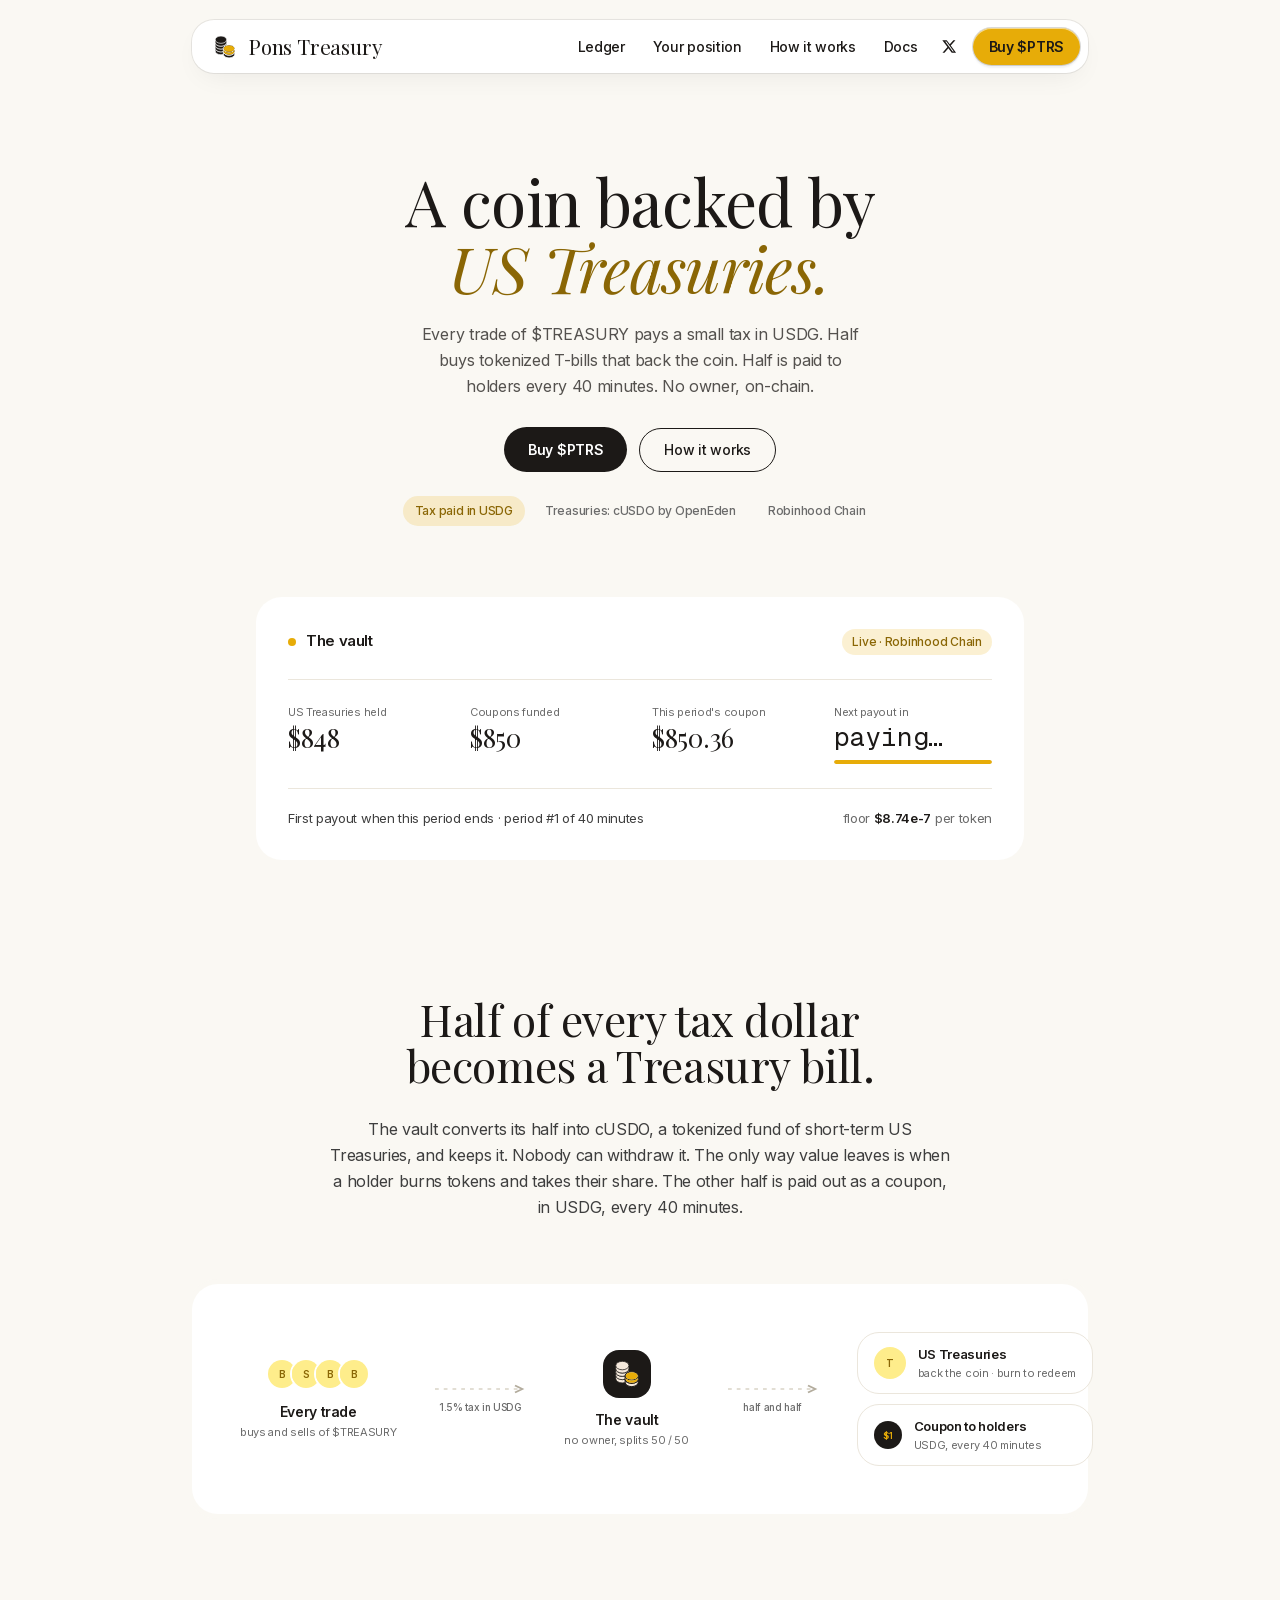
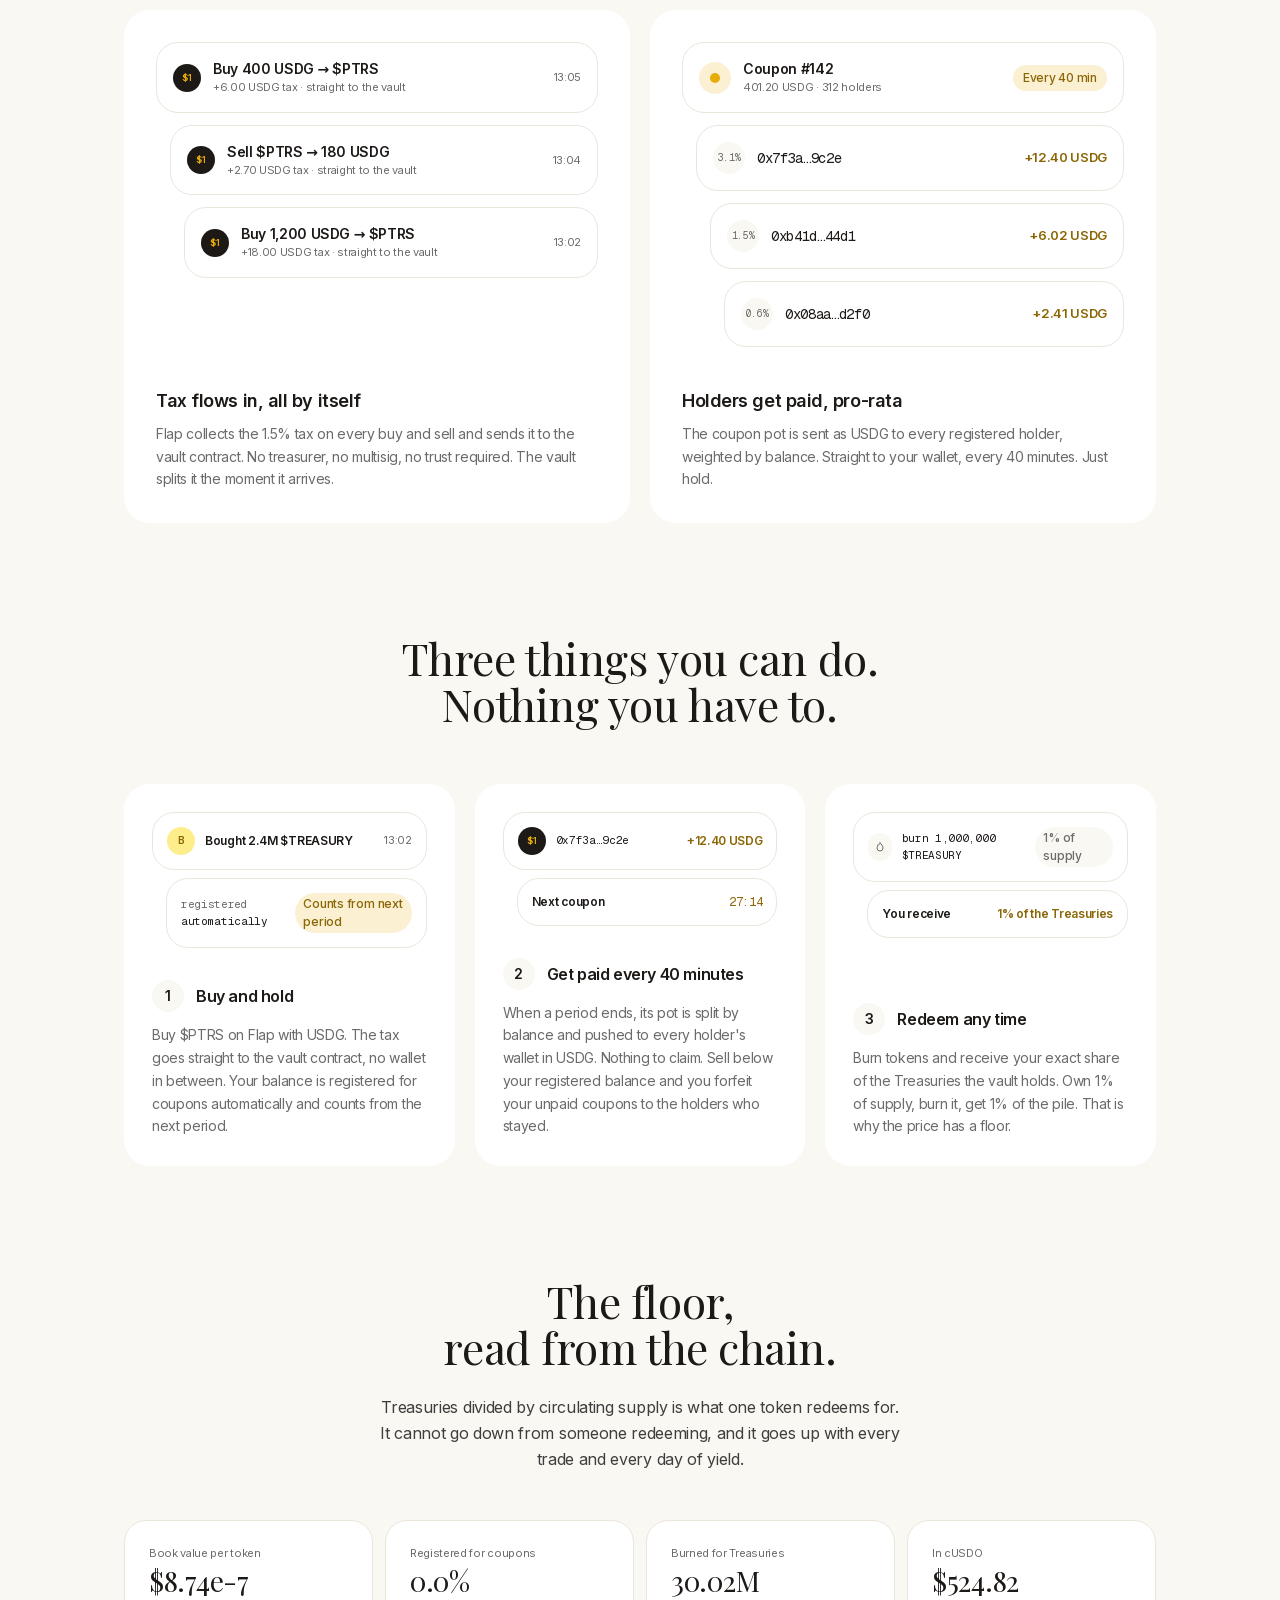
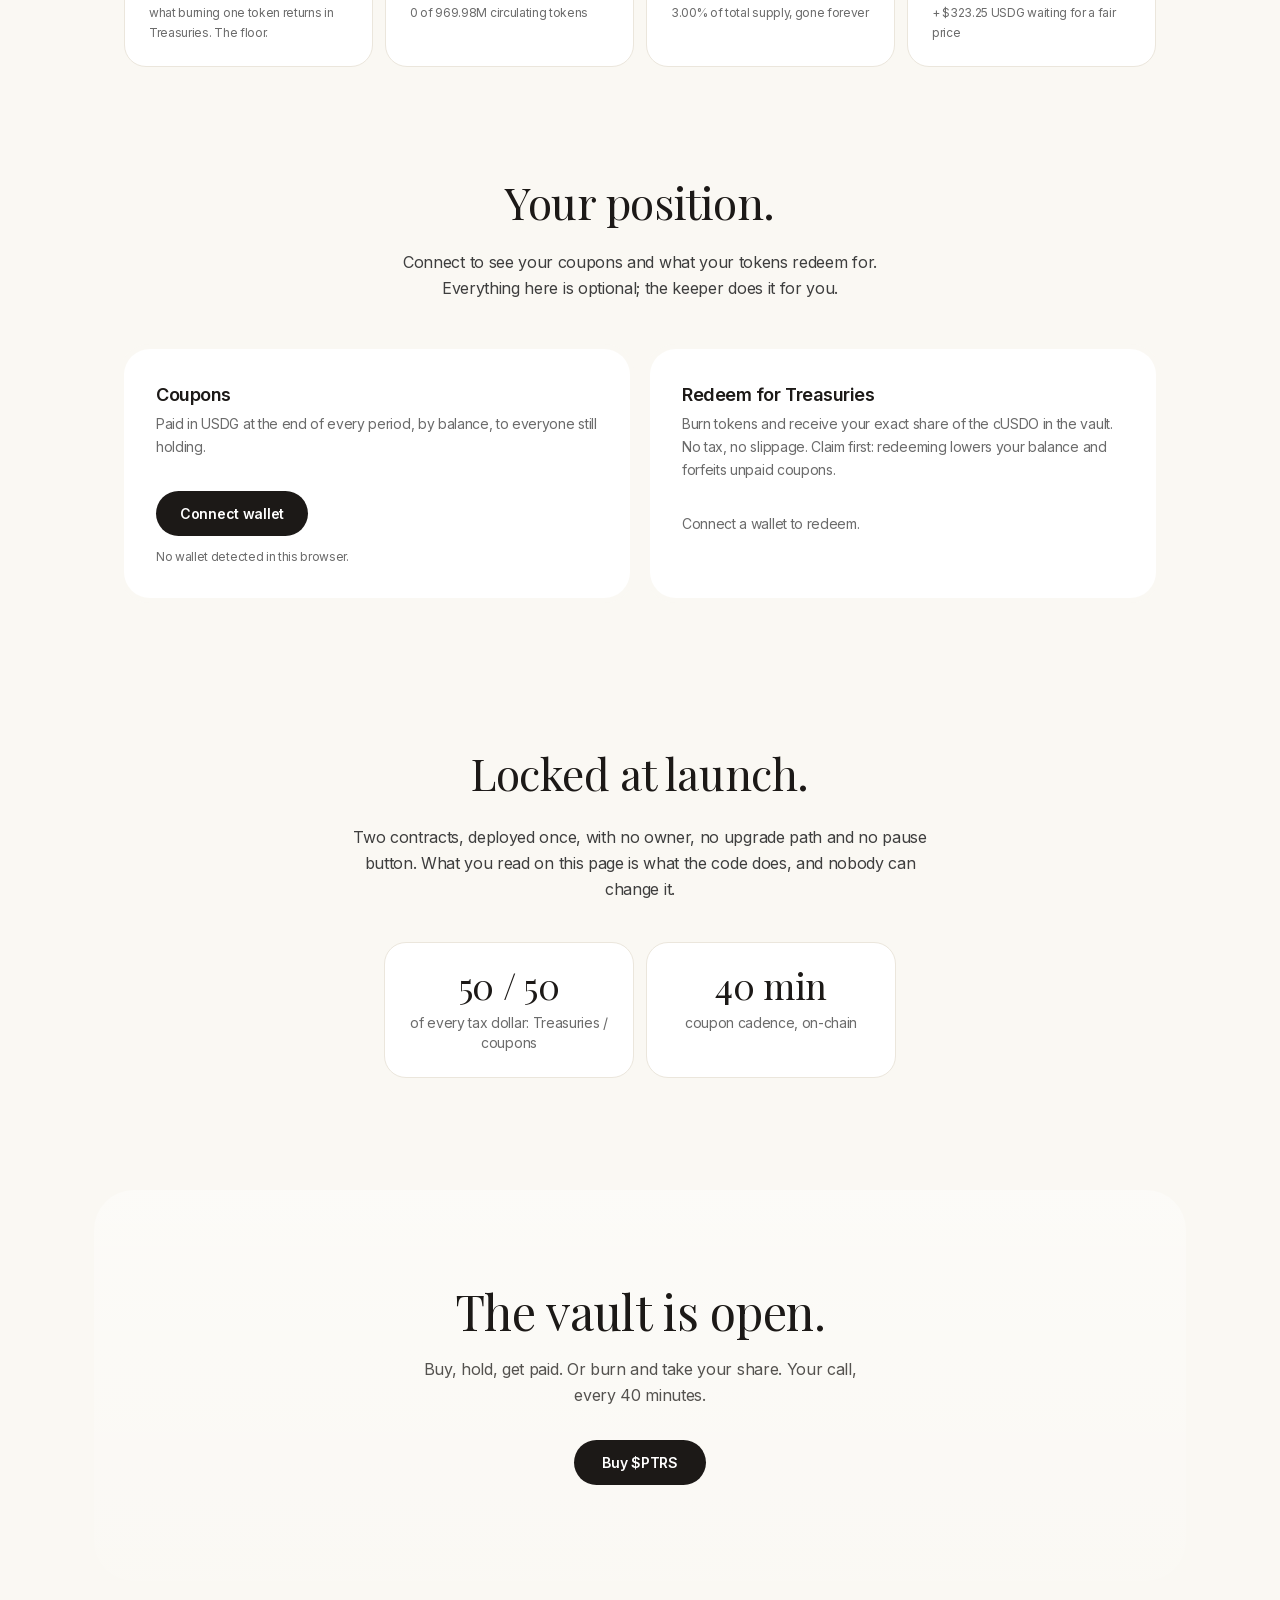
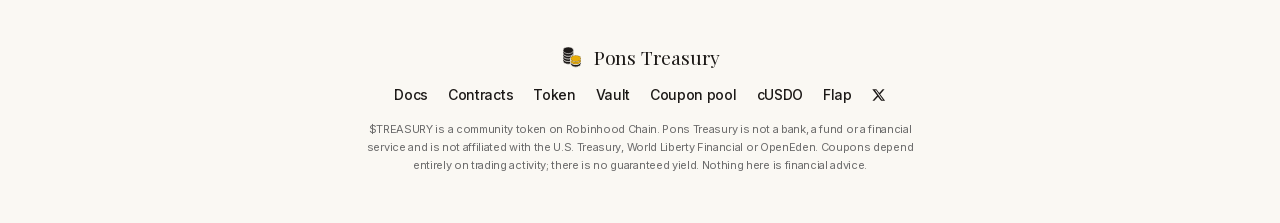
==== commit 552eb2b0: "fix: change ticker TREASURY to PTRS" ====
--- a/index.html
+++ b/index.html
@@ -1,2 +1,2 @@
-<!DOCTYPE html><html lang="en" class="__variable_37ef13 __variable_86bf0d __variable_d7bf65"><head><meta charSet="utf-8"/><meta name="viewport" content="width=device-width, initial-scale=1"/><link rel="preload" href="/_next/static/media/2709857960ef4384-s.p.woff2" as="font" crossorigin="" type="font/woff2"/><link rel="preload" href="/_next/static/media/5c1dcbfbff27328a-s.p.woff2" as="font" crossorigin="" type="font/woff2"/><link rel="preload" href="/_next/static/media/7d4881bb7e1bf84d-s.p.woff2" as="font" crossorigin="" type="font/woff2"/><link rel="preload" href="/_next/static/media/e4af272ccee01ff0-s.p.woff2" as="font" crossorigin="" type="font/woff2"/><link rel="stylesheet" href="/_next/static/css/0ded4f771a18348a.css?dpl=dpl_14aW1YrJEC6GzRxB1dSomggWe7cq" data-precedence="next"/><link rel="preload" as="script" fetchPriority="low" href="/_next/static/chunks/webpack-d6f3662bbb443ad3.js?dpl=dpl_14aW1YrJEC6GzRxB1dSomggWe7cq"/><script src="/_next/static/chunks/4bd1b696-c023c6e3521b1417.js?dpl=dpl_14aW1YrJEC6GzRxB1dSomggWe7cq" async=""></script><script src="/_next/static/chunks/255-93b9ec04c5774136.js?dpl=dpl_14aW1YrJEC6GzRxB1dSomggWe7cq" async=""></script><script src="/_next/static/chunks/main-app-f9b5d20365cb8be2.js?dpl=dpl_14aW1YrJEC6GzRxB1dSomggWe7cq" async=""></script><script src="/_next/static/chunks/899-4eb1893c49cd1f22.js?dpl=dpl_14aW1YrJEC6GzRxB1dSomggWe7cq" async=""></script><script src="/_next/static/chunks/app/page-33cf3b260035fabe.js?dpl=dpl_14aW1YrJEC6GzRxB1dSomggWe7cq" async=""></script><meta name="next-size-adjust" content=""/><title>Pons Treasury: a coin backed by US Treasuries</title><meta name="description" content="Every trade of $TREASURY pays a small tax in USDG. Half buys tokenized US Treasuries that back the coin; burn to redeem your share. Half is paid to holders as a USDG coupon every 40 minutes. On Robinhood Chain, no owner."/><meta property="og:title" content="Pons Treasury: a coin backed by US Treasuries"/><meta property="og:description" content="Every trade of $TREASURY pays a small tax in USDG. Half buys tokenized US Treasuries that back the coin; burn to redeem your share. Half is paid to holders as a USDG coupon every 40 minutes. On Robinhood Chain, no owner."/><meta property="og:url" content="https://ponstreasury.capital"/><meta property="og:site_name" content="Pons Treasury"/><meta property="og:image" content="https://ponstreasury.capital/og.png"/><meta property="og:image:width" content="1200"/><meta property="og:image:height" content="630"/><meta property="og:image:alt" content="Pons Treasury: a coin backed by US Treasuries"/><meta property="og:type" content="website"/><meta name="twitter:card" content="summary_large_image"/><meta name="twitter:title" content="Pons Treasury: a coin backed by US Treasuries"/><meta name="twitter:description" content="Every trade of $TREASURY pays a small tax in USDG. Half buys tokenized US Treasuries that back the coin; burn to redeem your share. Half is paid to holders as a USDG coupon every 40 minutes. On Robinhood Chain, no owner."/><meta name="twitter:image" content="https://ponstreasury.capital/og.png"/><link rel="icon" href="/icon.png?646793028f33bb9f" type="image/png" sizes="256x256"/><link rel="apple-touch-icon" href="/apple-icon.png?3382817257ef88e6" type="image/png" sizes="180x180"/><script src="/_next/static/chunks/polyfills-42372ed130431b0a.js?dpl=dpl_14aW1YrJEC6GzRxB1dSomggWe7cq" noModule=""></script></head><body class="min-h-screen bg-mist text-graphite"><div hidden=""><!--$--><!--/$--></div><header class="fixed inset-x-0 top-4 z-50 flex justify-center px-3 sm:top-5 sm:px-4"><nav class="nav-capsule flex w-full max-w-4xl items-center justify-between gap-3 overflow-hidden py-2 pl-4 pr-2 sm:pl-5"><a href="/" class="flex shrink-0 items-center" aria-label="Pons Treasury"><span class="flex items-center gap-2.5"><svg width="26" height="26" viewBox="0 0 64 64" aria-hidden="true"><mask id="_R_1bb_" maskUnits="userSpaceOnUse" x="0" y="0" width="64" height="64"><g transform="translate(32 32) scale(1) translate(-32 -32)"><g><path d="M8 35v7a14 9 0 0 0 28 0v-7Z" fill="#fff" stroke="#000" stroke-width="1.6" stroke-linejoin="round"></path><ellipse cx="22" cy="35" rx="14" ry="9" fill="#fff" stroke="#000" stroke-width="1.6"></ellipse></g><g><path d="M8 28v7a14 9 0 0 0 28 0v-7Z" fill="#fff" stroke="#000" stroke-width="1.6" stroke-linejoin="round"></path><ellipse cx="22" cy="28" rx="14" ry="9" fill="#fff" stroke="#000" stroke-width="1.6"></ellipse></g><g><path d="M8 21v7a14 9 0 0 0 28 0v-7Z" fill="#fff" stroke="#000" stroke-width="1.6" stroke-linejoin="round"></path><ellipse cx="22" cy="21" rx="14" ry="9" fill="#fff" stroke="#000" stroke-width="1.6"></ellipse></g><g><path d="M8 14v7a14 9 0 0 0 28 0v-7Z" fill="#fff" stroke="#000" stroke-width="1.6" stroke-linejoin="round"></path><ellipse cx="22" cy="14" rx="14" ry="9" fill="#fff" stroke="#000" stroke-width="1.6"></ellipse></g><g><path d="M28 43v7a14 9 0 0 0 28 0v-7Z" fill="#fff" stroke="#000" stroke-width="2.2" stroke-linejoin="round"></path><ellipse cx="42" cy="43" rx="14" ry="9" fill="#fff" stroke="#000" stroke-width="2.2"></ellipse></g><g><path d="M28 36v7a14 9 0 0 0 28 0v-7Z" fill="#fff" stroke="#000" stroke-width="2.2" stroke-linejoin="round"></path><ellipse cx="42" cy="36" rx="14" ry="9" fill="#fff" stroke="#000" stroke-width="2.2"></ellipse></g></g></mask><mask id="_R_1bbH1_" maskUnits="userSpaceOnUse" x="0" y="0" width="64" height="64"><g transform="translate(32 32) scale(1) translate(-32 -32)"><g><path d="M28 36v7a14 9 0 0 0 28 0v-7Z" fill="#fff" stroke="#000" stroke-width="2.2" stroke-linejoin="round"></path><ellipse cx="42" cy="36" rx="14" ry="9" fill="#fff" stroke="#000" stroke-width="2.2"></ellipse></g></g></mask><rect width="64" height="64" fill="#1C1917" mask="url(#_R_1bb_)"></rect><rect width="64" height="64" fill="#E7AC08" mask="url(#_R_1bbH1_)"></rect></svg><span class="display whitespace-nowrap" style="font-size:20.8px;line-height:1;color:#1C1917">Pons Treasury</span></span></a><div class="flex shrink-0 items-center gap-0.5 sm:gap-1"><a href="/#ledger" class="hidden rounded-full px-3 py-1.5 text-sm font-medium whitespace-nowrap text-ink transition-opacity hover:opacity-60 sm:block">Ledger</a><a href="/#position" class="hidden rounded-full px-3 py-1.5 text-sm font-medium whitespace-nowrap text-ink transition-opacity hover:opacity-60 sm:block">Your position</a><a href="/#how" class="hidden rounded-full px-3 py-1.5 text-sm font-medium whitespace-nowrap text-ink transition-opacity hover:opacity-60 md:block">How it works</a><a href="/docs" class="rounded-full px-3 py-1.5 text-sm font-medium whitespace-nowrap text-ink transition-opacity hover:opacity-60">Docs</a><a href="https://x.com/ponstreasurybsc" target="_blank" rel="noopener noreferrer" aria-label="Pons Treasury on X" class="rounded-full p-2 text-ink transition-opacity hover:opacity-60"><svg viewBox="0 0 24 24" fill="currentColor" class="h-[15px] w-[15px]" aria-hidden="true"><path d="M18.244 2H21.5l-7.5 8.57L22.5 22h-6.9l-5.4-7.06L4.03 22H.77l8.02-9.17L.5 2h7.07l4.88 6.45L18.24 2Zm-1.21 18h1.8L7.05 3.9H5.12L17.03 20Z"></path></svg></a><a href="https://flap.sh/bnb/0x52F3fCc55cAe09Fe4B469a487CE95214d03a7777" target="_blank" rel="noopener noreferrer" class="btn-gold ml-1 shrink-0 px-4 py-2 whitespace-nowrap"><span class="sm:hidden">Buy</span><span class="hidden sm:inline">Buy $TREASURY</span></a></div></nav></header><main><div><section class="hero-band relative min-h-[100dvh] overflow-hidden"><div class="relative z-10 mx-auto flex min-h-[100dvh] w-full max-w-[1200px] flex-col items-center px-6"><div class="flex flex-1 flex-col items-center justify-center pt-24 text-center"><h1 class="display rise-in-slow max-w-3xl text-5xl sm:text-6xl lg:text-[64px]">A coin backed by<br/><em>US Treasuries.</em></h1><p class="rise-in-slow mt-5 max-w-md text-base leading-relaxed text-ink/75" style="animation-delay:0.1s">Every trade of $<!-- -->TREASURY<!-- --> pays a small tax in USDG. Half buys tokenized T-bills that back the coin. Half is paid to holders every 40 minutes. No owner, on-chain.</p><div class="rise-in-slow mt-7 flex items-center gap-3" style="animation-delay:0.2s"><a href="https://flap.sh/bnb/0x52F3fCc55cAe09Fe4B469a487CE95214d03a7777" target="_blank" rel="noopener noreferrer" class="btn-black px-6 py-3">Buy $TREASURY</a><a href="#how" class="btn-ghost px-6 py-[10.5px]">How it works</a></div><div class="rise-in-slow mt-6 flex flex-wrap items-center justify-center gap-2" style="animation-delay:0.28s"><span class="badge-gold px-3 py-1.5">Tax paid in USDG</span><span class="badge px-3 py-1.5 bg-white/70">Treasuries: cUSDO by OpenEden</span><span class="badge px-3 py-1.5 bg-white/70">Robinhood Chain</span></div></div><div class="rise-in-slow w-full pb-10" style="animation-delay:0.3s"><div id="ledger" class="card mx-auto w-full max-w-3xl p-6 text-left sm:p-8"><div class="flex items-center justify-between"><div class="flex items-center gap-2.5"><span class="pulse-dot h-2 w-2 rounded-full bg-gold"></span><p class="text-[15px] font-semibold tracking-tight text-ink">The vault</p></div><span class="badge-gold px-2.5 py-1">Live · Robinhood Chain</span></div><div class="mt-6 grid grid-cols-2 gap-6 border-t border-line pt-6 sm:grid-cols-4"><div><p class="text-[11px] text-smoke">US Treasuries held</p><p class="display num mt-1 text-[26px] tracking-tight">$848</p></div><div><p class="text-[11px] text-smoke">Coupons funded</p><p class="display num mt-1 text-[26px] tracking-tight">$850</p></div><div><p class="text-[11px] text-smoke">This period&#x27;s coupon</p><p class="display num mt-1 text-[26px] tracking-tight">$850.36</p></div><div><p class="text-[11px] text-smoke">Next payout in</p><p class="display mono num mt-1 text-[26px] tracking-tight text-gold-deep">—</p><div class="progress mt-2"><i style="width:0%"></i></div></div></div><div class="mt-6 flex flex-col gap-2 border-t border-line pt-5 text-[13px] sm:flex-row sm:justify-between"><span class="text-graphite">First payout when this period ends<!-- --> · <!-- -->period #<!-- -->1<!-- --> of <!-- -->40 minutes</span><span class="text-smoke">floor <span class="font-semibold text-ink">$8.74e-7</span> per token</span></div></div></div></div></section><section class="mx-auto w-full max-w-[720px] px-6 pb-16 pt-24 text-center" data-reveal="true"><h2 class="display text-4xl sm:text-[44px]">Half of every tax dollar<br/>becomes a Treasury bill.</h2><p class="mx-auto mt-7 max-w-[620px] text-base leading-relaxed text-graphite">The vault converts its half into cUSDO, a tokenized fund of short-term US Treasuries, and keeps it. Nobody can withdraw it. The only way value leaves is when a holder burns tokens and takes their share. The other half is paid out as a coupon, in USDG, every 40 minutes.</p></section><section class="mx-auto w-full max-w-[1080px] px-6 pb-24" data-reveal="true"><div class="card mx-auto flex w-full max-w-4xl flex-col items-center gap-6 p-8 sm:flex-row sm:justify-between sm:gap-6 sm:p-12"><div class="flex flex-col items-center gap-3 text-center"><div class="flex -space-x-2"><span class="rounded-full border-2 border-white"><span class="flex h-7 w-7 shrink-0 items-center justify-center rounded-full bg-gold-soft text-[10px] font-semibold text-gold-deep">B</span></span><span class="rounded-full border-2 border-white"><span class="flex h-7 w-7 shrink-0 items-center justify-center rounded-full bg-gold-soft text-[10px] font-semibold text-gold-deep">S</span></span><span class="rounded-full border-2 border-white"><span class="flex h-7 w-7 shrink-0 items-center justify-center rounded-full bg-gold-soft text-[10px] font-semibold text-gold-deep">B</span></span><span class="rounded-full border-2 border-white"><span class="flex h-7 w-7 shrink-0 items-center justify-center rounded-full bg-gold-soft text-[10px] font-semibold text-gold-deep">B</span></span></div><div><p class="whitespace-nowrap text-sm font-semibold tracking-tight text-ink">Every trade</p><p class="mt-0.5 whitespace-nowrap text-[11px] text-smoke">buys and sells of $<!-- -->TREASURY</p></div></div><div class="flex flex-col items-center gap-1.5 sm:min-w-[120px]"><svg width="90" height="10" viewBox="0 0 72 10" preserveAspectRatio="none" fill="none" aria-hidden="true" class="rotate-90 sm:rotate-0"><path d="M0 5h66" stroke="#d9d3c6" stroke-width="1.5" stroke-dasharray="3 4"></path><path d="M64 1.5 70 5l-6 3.5" stroke="#b3ac9d" stroke-width="1.5" fill="none"></path></svg><span class="whitespace-nowrap text-[10px] font-medium text-smoke">1.5% tax in USDG</span></div><div class="flex flex-col items-center gap-3 text-center"><span class="flex h-12 w-12 items-center justify-center rounded-2xl bg-[#1c1917]"><svg width="30" height="30" viewBox="0 0 64 64" aria-hidden="true"><mask id="_R_mhbtb_" maskUnits="userSpaceOnUse" x="0" y="0" width="64" height="64"><g transform="translate(32 32) scale(1) translate(-32 -32)"><g><path d="M8 35v7a14 9 0 0 0 28 0v-7Z" fill="#fff" stroke="#000" stroke-width="1.6" stroke-linejoin="round"></path><ellipse cx="22" cy="35" rx="14" ry="9" fill="#fff" stroke="#000" stroke-width="1.6"></ellipse></g><g><path d="M8 28v7a14 9 0 0 0 28 0v-7Z" fill="#fff" stroke="#000" stroke-width="1.6" stroke-linejoin="round"></path><ellipse cx="22" cy="28" rx="14" ry="9" fill="#fff" stroke="#000" stroke-width="1.6"></ellipse></g><g><path d="M8 21v7a14 9 0 0 0 28 0v-7Z" fill="#fff" stroke="#000" stroke-width="1.6" stroke-linejoin="round"></path><ellipse cx="22" cy="21" rx="14" ry="9" fill="#fff" stroke="#000" stroke-width="1.6"></ellipse></g><g><path d="M8 14v7a14 9 0 0 0 28 0v-7Z" fill="#fff" stroke="#000" stroke-width="1.6" stroke-linejoin="round"></path><ellipse cx="22" cy="14" rx="14" ry="9" fill="#fff" stroke="#000" stroke-width="1.6"></ellipse></g><g><path d="M28 43v7a14 9 0 0 0 28 0v-7Z" fill="#fff" stroke="#000" stroke-width="2.2" stroke-linejoin="round"></path><ellipse cx="42" cy="43" rx="14" ry="9" fill="#fff" stroke="#000" stroke-width="2.2"></ellipse></g><g><path d="M28 36v7a14 9 0 0 0 28 0v-7Z" fill="#fff" stroke="#000" stroke-width="2.2" stroke-linejoin="round"></path><ellipse cx="42" cy="36" rx="14" ry="9" fill="#fff" stroke="#000" stroke-width="2.2"></ellipse></g></g></mask><mask id="_R_mhbtbH1_" maskUnits="userSpaceOnUse" x="0" y="0" width="64" height="64"><g transform="translate(32 32) scale(1) translate(-32 -32)"><g><path d="M28 36v7a14 9 0 0 0 28 0v-7Z" fill="#fff" stroke="#000" stroke-width="2.2" stroke-linejoin="round"></path><ellipse cx="42" cy="36" rx="14" ry="9" fill="#fff" stroke="#000" stroke-width="2.2"></ellipse></g></g></mask><rect width="64" height="64" fill="#F5E9DC" mask="url(#_R_mhbtb_)"></rect><rect width="64" height="64" fill="#E7AC08" mask="url(#_R_mhbtbH1_)"></rect></svg></span><div><p class="whitespace-nowrap text-sm font-semibold tracking-tight text-ink">The vault</p><p class="mt-0.5 whitespace-nowrap text-[11px] text-smoke">no owner, splits 50 / 50</p></div></div><div class="flex flex-col items-center gap-1.5 sm:min-w-[120px]"><svg width="90" height="10" viewBox="0 0 72 10" preserveAspectRatio="none" fill="none" aria-hidden="true" class="rotate-90 sm:rotate-0"><path d="M0 5h66" stroke="#d9d3c6" stroke-width="1.5" stroke-dasharray="3 4"></path><path d="M64 1.5 70 5l-6 3.5" stroke="#b3ac9d" stroke-width="1.5" fill="none"></path></svg><span class="whitespace-nowrap text-[10px] font-medium text-smoke">half and half</span></div><div class="flex flex-col gap-2.5"><div class="card-line flex items-center gap-3 px-4 py-3"><span class="flex h-8 w-8 items-center justify-center rounded-full bg-gold-soft text-[10px] font-semibold text-gold-deep">T</span><div><p class="whitespace-nowrap text-[13px] font-semibold tracking-tight text-ink">US Treasuries</p><p class="whitespace-nowrap text-[11px] text-smoke">back the coin · burn to redeem</p></div></div><div class="card-line flex items-center gap-3 px-4 py-3"><span class="flex h-7 w-7 shrink-0 items-center justify-center rounded-full bg-[#1c1917] text-[9px] font-semibold text-gold">$1</span><div><p class="whitespace-nowrap text-[13px] font-semibold tracking-tight text-ink">Coupon to holders</p><p class="whitespace-nowrap text-[11px] text-smoke">USDG, every 40 minutes</p></div></div></div></div></section><section class="mx-auto w-full max-w-[1080px] px-6 pb-28"><div class="grid gap-5 lg:grid-cols-2"><div class="card hover-lift flex flex-col justify-between gap-10 p-8" data-reveal="true"><div class="flex w-full flex-col gap-3"><div class="card-line flex items-center justify-between p-4" style="margin-left:0"><div class="flex items-center gap-3"><span class="flex h-7 w-7 shrink-0 items-center justify-center rounded-full bg-[#1c1917] text-[9px] font-semibold text-gold">$1</span><div><p class="text-sm font-semibold tracking-tight text-ink">Buy 400 USDG → $TREASURY</p><p class="text-[11px] text-smoke">+6.00 USDG tax<!-- --> · straight to the vault</p></div></div><span class="text-[11px] text-smoke">13:05</span></div><div class="card-line flex items-center justify-between p-4" style="margin-left:14px"><div class="flex items-center gap-3"><span class="flex h-7 w-7 shrink-0 items-center justify-center rounded-full bg-[#1c1917] text-[9px] font-semibold text-gold">$1</span><div><p class="text-sm font-semibold tracking-tight text-ink">Sell $TREASURY → 180 USDG</p><p class="text-[11px] text-smoke">+2.70 USDG tax<!-- --> · straight to the vault</p></div></div><span class="text-[11px] text-smoke">13:04</span></div><div class="card-line flex items-center justify-between p-4" style="margin-left:28px"><div class="flex items-center gap-3"><span class="flex h-7 w-7 shrink-0 items-center justify-center rounded-full bg-[#1c1917] text-[9px] font-semibold text-gold">$1</span><div><p class="text-sm font-semibold tracking-tight text-ink">Buy 1,200 USDG → $TREASURY</p><p class="text-[11px] text-smoke">+18.00 USDG tax<!-- --> · straight to the vault</p></div></div><span class="text-[11px] text-smoke">13:02</span></div></div><div><h3 class="text-lg font-semibold tracking-tight text-ink">Tax flows in, all by itself</h3><p class="mt-2 text-sm leading-relaxed text-smoke">Flap collects the 1.5% tax on every buy and sell and sends it to the vault contract. No treasurer, no multisig, no trust required. The vault splits it the moment it arrives.</p></div></div><div class="card hover-lift flex flex-col justify-between gap-10 p-8" data-reveal="true" style="--reveal-delay:0.15s"><div class="flex w-full flex-col gap-3"><div class="card-line flex items-center justify-between p-4"><div class="flex items-center gap-3"><span class="flex h-8 w-8 items-center justify-center rounded-full bg-[rgba(231,172,8,0.18)]"><span class="h-2.5 w-2.5 rounded-full bg-gold"></span></span><div><p class="text-sm font-semibold tracking-tight text-ink">Coupon #142</p><p class="text-[11px] text-smoke">401.20 USDG · 312 holders</p></div></div><span class="badge-gold px-2.5 py-1">Every 40 min</span></div><div class="card-line flex items-center justify-between p-4" style="margin-left:14px"><div class="flex items-center gap-3"><span class="mono flex h-8 w-8 items-center justify-center rounded-full bg-mist text-[10px] text-smoke">3.1%</span><p class="mono text-sm tracking-tight text-ink">0x7f3a…9c2e</p></div><span class="text-[13px] font-semibold text-gold-deep">+12.40 USDG</span></div><div class="card-line flex items-center justify-between p-4" style="margin-left:28px"><div class="flex items-center gap-3"><span class="mono flex h-8 w-8 items-center justify-center rounded-full bg-mist text-[10px] text-smoke">1.5%</span><p class="mono text-sm tracking-tight text-ink">0xb41d…44d1</p></div><span class="text-[13px] font-semibold text-gold-deep">+6.02 USDG</span></div><div class="card-line flex items-center justify-between p-4" style="margin-left:42px"><div class="flex items-center gap-3"><span class="mono flex h-8 w-8 items-center justify-center rounded-full bg-mist text-[10px] text-smoke">0.6%</span><p class="mono text-sm tracking-tight text-ink">0x08aa…d2f0</p></div><span class="text-[13px] font-semibold text-gold-deep">+2.41 USDG</span></div></div><div><h3 class="text-lg font-semibold tracking-tight text-ink">Holders get paid, pro-rata</h3><p class="mt-2 text-sm leading-relaxed text-smoke">The coupon pot is sent as USDG to every registered holder, weighted by balance. Straight to your wallet, every 40 minutes. Just hold.</p></div></div></div></section><section id="how" class="mx-auto w-full max-w-[1080px] px-6 pb-28"><h2 class="display text-center text-4xl sm:text-[44px]" data-reveal="true">Three things you can do.<br/>Nothing you have to.</h2><div class="mt-14 grid gap-5 lg:grid-cols-3"><div class="card hover-lift flex flex-col justify-between gap-8 p-7" data-reveal="true" style="--reveal-delay:0s"><div class="flex w-full flex-col gap-2"><div class="card-line flex items-center justify-between p-3.5"><div class="flex items-center gap-2.5"><span class="flex h-7 w-7 shrink-0 items-center justify-center rounded-full bg-gold-soft text-[10px] font-semibold text-gold-deep">B</span><span class="text-[12px] font-semibold tracking-tight text-ink">Bought 2.4M $<!-- -->TREASURY</span></div><span class="text-[11px] text-smoke">13:02</span></div><div class="card-line ml-3.5 flex items-center justify-between p-3.5"><span class="mono text-[11px] text-smoke">registered <span class="text-ink">automatically</span></span><span class="badge-gold px-2 py-0.5 text-[10px]">Counts from next period</span></div></div><div><div class="flex items-center gap-3"><span class="flex h-8 w-8 shrink-0 items-center justify-center rounded-full bg-mist text-sm font-semibold text-ink">1</span><h3 class="text-base font-semibold tracking-tight text-ink">Buy and hold</h3></div><p class="mt-3 text-sm leading-relaxed text-smoke">Buy $TREASURY on Flap with USDG. The tax goes straight to the vault contract, no wallet in between. Your balance is registered for coupons automatically and counts from the next period.</p></div></div><div class="card hover-lift flex flex-col justify-between gap-8 p-7" data-reveal="true" style="--reveal-delay:0.1s"><div class="flex w-full flex-col gap-2"><div class="card-line flex items-center justify-between p-3.5"><div class="flex items-center gap-2.5"><span class="flex h-7 w-7 shrink-0 items-center justify-center rounded-full bg-[#1c1917] text-[9px] font-semibold text-gold">$1</span><span class="mono text-[11px] text-ink">0x7f3a…9c2e</span></div><span class="text-[12px] font-semibold text-gold-deep">+12.40 USDG</span></div><div class="card-line ml-3.5 flex items-center justify-between p-3.5"><span class="text-[12px] font-semibold tracking-tight text-ink">Next coupon</span><span class="mono text-[12px] text-gold-deep">27:14</span></div></div><div><div class="flex items-center gap-3"><span class="flex h-8 w-8 shrink-0 items-center justify-center rounded-full bg-mist text-sm font-semibold text-ink">2</span><h3 class="text-base font-semibold tracking-tight text-ink">Get paid every 40 minutes</h3></div><p class="mt-3 text-sm leading-relaxed text-smoke">When a period ends, its pot is split by balance and pushed to every holder&#x27;s wallet in USDG. Nothing to claim. Sell below your registered balance and you forfeit your unpaid coupons to the holders who stayed.</p></div></div><div class="card hover-lift flex flex-col justify-between gap-8 p-7" data-reveal="true" style="--reveal-delay:0.2s"><div class="flex w-full flex-col gap-2"><div class="card-line flex items-center justify-between p-3.5"><div class="flex items-center gap-2.5"><span class="flex h-7 w-7 items-center justify-center rounded-full bg-mist"><svg width="12" height="12" viewBox="0 0 24 24" fill="none" aria-hidden="true"><path d="M12 3c2 4 6 6 6 11a6 6 0 0 1-12 0c0-3 2-4 2-7 1 1 2 2 4-4Z" stroke="#6b6b6b" stroke-width="2" stroke-linejoin="round"></path></svg></span><span class="mono text-[11px] text-ink">burn 1,000,000 $<!-- -->TREASURY</span></div><span class="badge px-2 py-0.5 text-[10px]">1% of supply</span></div><div class="card-line ml-3.5 flex items-center justify-between p-3.5"><span class="text-[12px] font-semibold tracking-tight text-ink">You receive</span><span class="text-[12px] font-semibold text-gold-deep">1% of the Treasuries</span></div></div><div><div class="flex items-center gap-3"><span class="flex h-8 w-8 shrink-0 items-center justify-center rounded-full bg-mist text-sm font-semibold text-ink">3</span><h3 class="text-base font-semibold tracking-tight text-ink">Redeem any time</h3></div><p class="mt-3 text-sm leading-relaxed text-smoke">Burn tokens and receive your exact share of the Treasuries the vault holds. Own 1% of supply, burn it, get 1% of the pile. That is why the price has a floor.</p></div></div></div></section><section class="mx-auto w-full max-w-[1080px] px-6 pb-28"><div class="mx-auto max-w-[600px] text-center" data-reveal="true"><h2 class="display text-4xl sm:text-[44px]">The floor,<br/>read from the chain.</h2><p class="mx-auto mt-6 max-w-[520px] text-base leading-relaxed text-graphite">Treasuries divided by circulating supply is what one token redeems for. It cannot go down from someone redeeming, and it goes up with every trade and every day of yield.</p></div><div class="mt-12" data-reveal="true"><div class="grid gap-3 sm:grid-cols-2 lg:grid-cols-4"><div class="card-line p-6"><p class="text-[11px] text-smoke">Book value per token</p><p class="display num mt-1 text-[28px] tracking-tight">$8.74e-7</p><p class="mt-2 text-[12px] leading-relaxed text-smoke">what burning one token returns in Treasuries. The floor.</p></div><div class="card-line p-6"><p class="text-[11px] text-smoke">Registered for coupons</p><p class="display num mt-1 text-[28px] tracking-tight">0.0%</p><p class="mt-2 text-[12px] leading-relaxed text-smoke">0 of 969.98M circulating tokens</p></div><div class="card-line p-6"><p class="text-[11px] text-smoke">Burned for Treasuries</p><p class="display num mt-1 text-[28px] tracking-tight">30.02M</p><p class="mt-2 text-[12px] leading-relaxed text-smoke">3.00% of total supply, gone forever</p></div><div class="card-line p-6"><p class="text-[11px] text-smoke">In cUSDO</p><p class="display num mt-1 text-[28px] tracking-tight">$524.82</p><p class="mt-2 text-[12px] leading-relaxed text-smoke">+ $323.25 USDG waiting for a fair price</p></div></div></div></section><section id="position" class="mx-auto w-full max-w-[1080px] px-6 pb-28"><div class="mx-auto max-w-[600px] text-center" data-reveal="true"><h2 class="display text-4xl sm:text-[44px]">Your position.</h2><p class="mx-auto mt-6 max-w-[520px] text-base leading-relaxed text-graphite">Connect to see your coupons and what your tokens redeem for. Everything here is optional; the keeper does it for you.</p></div><div class="mt-12" data-reveal="true"><div class="grid gap-5 lg:grid-cols-2"><div class="card flex flex-col p-8"><h3 class="text-lg font-semibold tracking-tight text-ink">Coupons</h3><p class="mt-1 text-sm leading-relaxed text-smoke">Paid in USDG at the end of every period, by balance, to everyone still holding.</p><div class="mt-8"><button class="btn-black px-6 py-3">Connect wallet</button></div></div><div class="card flex flex-col p-8"><h3 class="text-lg font-semibold tracking-tight text-ink">Redeem for Treasuries</h3><p class="mt-1 text-sm leading-relaxed text-smoke">Burn tokens and receive your exact share of the cUSDO in the vault. No tax, no slippage. Claim first: redeeming lowers your balance and forfeits unpaid coupons.</p><p class="mt-8 text-sm text-smoke">Connect a wallet to redeem.</p></div><p class="min-h-[20px] text-[13px] lg:col-span-2 text-smoke"></p></div></div></section><section class="mx-auto w-full max-w-[680px] px-6 pb-28 text-center" data-reveal="true"><h2 class="display text-4xl sm:text-[44px]">Locked at launch.</h2><p class="mx-auto mt-7 max-w-[600px] text-base leading-relaxed text-graphite">Two contracts, deployed once, with no owner, no upgrade path and no pause button. What you read on this page is what the code does, and nobody can change it.</p><div class="mx-auto mt-10 grid max-w-lg gap-3 sm:grid-cols-2"><div class="card-line p-6"><p class="display text-4xl">50 / 50</p><p class="mt-2 text-sm text-smoke">of every tax dollar: Treasuries / coupons</p></div><div class="card-line p-6"><p class="display text-4xl">40 min</p><p class="mt-2 text-sm text-smoke">coupon cadence, on-chain</p></div></div></section><section class="mx-auto w-full max-w-[1140px] px-6 pb-6" data-reveal="true"><div class="cta-band relative overflow-hidden rounded-[40px]"><div class="absolute inset-0 bg-gradient-to-b from-white/40 to-white/10"></div><div class="relative z-10 flex flex-col items-center px-6 py-24 text-center"><h2 class="display max-w-2xl text-4xl sm:text-5xl">The vault is open.</h2><p class="mt-5 max-w-md text-base leading-relaxed text-ink/75">Buy, hold, get paid. Or burn and take your share. Your call, every 40 minutes.</p><a href="https://flap.sh/bnb/0x52F3fCc55cAe09Fe4B469a487CE95214d03a7777" target="_blank" rel="noopener noreferrer" class="btn-black mt-8 px-7 py-3">Buy $TREASURY</a></div></div></section><footer id="contracts" class="mx-auto w-full max-w-[1200px] px-6 pb-12 pt-10"><div class="flex flex-col items-center gap-4 text-center"><span class="flex items-center gap-2.5"><svg width="24" height="24" viewBox="0 0 64 64" aria-hidden="true"><mask id="_R_bdbtb_" maskUnits="userSpaceOnUse" x="0" y="0" width="64" height="64"><g transform="translate(32 32) scale(1) translate(-32 -32)"><g><path d="M8 35v7a14 9 0 0 0 28 0v-7Z" fill="#fff" stroke="#000" stroke-width="1.6" stroke-linejoin="round"></path><ellipse cx="22" cy="35" rx="14" ry="9" fill="#fff" stroke="#000" stroke-width="1.6"></ellipse></g><g><path d="M8 28v7a14 9 0 0 0 28 0v-7Z" fill="#fff" stroke="#000" stroke-width="1.6" stroke-linejoin="round"></path><ellipse cx="22" cy="28" rx="14" ry="9" fill="#fff" stroke="#000" stroke-width="1.6"></ellipse></g><g><path d="M8 21v7a14 9 0 0 0 28 0v-7Z" fill="#fff" stroke="#000" stroke-width="1.6" stroke-linejoin="round"></path><ellipse cx="22" cy="21" rx="14" ry="9" fill="#fff" stroke="#000" stroke-width="1.6"></ellipse></g><g><path d="M8 14v7a14 9 0 0 0 28 0v-7Z" fill="#fff" stroke="#000" stroke-width="1.6" stroke-linejoin="round"></path><ellipse cx="22" cy="14" rx="14" ry="9" fill="#fff" stroke="#000" stroke-width="1.6"></ellipse></g><g><path d="M28 43v7a14 9 0 0 0 28 0v-7Z" fill="#fff" stroke="#000" stroke-width="2.2" stroke-linejoin="round"></path><ellipse cx="42" cy="43" rx="14" ry="9" fill="#fff" stroke="#000" stroke-width="2.2"></ellipse></g><g><path d="M28 36v7a14 9 0 0 0 28 0v-7Z" fill="#fff" stroke="#000" stroke-width="2.2" stroke-linejoin="round"></path><ellipse cx="42" cy="36" rx="14" ry="9" fill="#fff" stroke="#000" stroke-width="2.2"></ellipse></g></g></mask><mask id="_R_bdbtbH1_" maskUnits="userSpaceOnUse" x="0" y="0" width="64" height="64"><g transform="translate(32 32) scale(1) translate(-32 -32)"><g><path d="M28 36v7a14 9 0 0 0 28 0v-7Z" fill="#fff" stroke="#000" stroke-width="2.2" stroke-linejoin="round"></path><ellipse cx="42" cy="36" rx="14" ry="9" fill="#fff" stroke="#000" stroke-width="2.2"></ellipse></g></g></mask><rect width="64" height="64" fill="#1C1917" mask="url(#_R_bdbtb_)"></rect><rect width="64" height="64" fill="#E7AC08" mask="url(#_R_bdbtbH1_)"></rect></svg><span class="display whitespace-nowrap" style="font-size:19.200000000000003px;line-height:1;color:#1C1917">Pons Treasury</span></span><div class="flex flex-wrap items-center justify-center gap-5 text-sm font-medium text-ink"><a href="/docs" class="transition-opacity hover:opacity-60">Docs</a><a href="/docs#contracts" class="transition-opacity hover:opacity-60">Contracts</a><a href="https://bscscan.com/address/0x52F3fCc55cAe09Fe4B469a487CE95214d03a7777" target="_blank" rel="noopener noreferrer" class="transition-opacity hover:opacity-60">Token</a><a href="https://bscscan.com/address/0x3a2CB700f70A10c5f9Ff5Fd976230E2477d640C1" target="_blank" rel="noopener noreferrer" class="transition-opacity hover:opacity-60">Vault</a><a href="https://bscscan.com/address/0x824506FB948eA32e6525aa05E36f1A31c71C5437" target="_blank" rel="noopener noreferrer" class="transition-opacity hover:opacity-60">Coupon pool</a><a href="https://openeden.com" target="_blank" rel="noopener noreferrer" class="transition-opacity hover:opacity-60">cUSDO</a><a href="https://flap.sh/bnb/0x52F3fCc55cAe09Fe4B469a487CE95214d03a7777" target="_blank" rel="noopener noreferrer" class="transition-opacity hover:opacity-60">Flap</a><a href="https://x.com/ponstreasurybsc" target="_blank" rel="noopener noreferrer" aria-label="Pons Treasury on X" class="inline-flex items-center transition-opacity hover:opacity-60"><svg viewBox="0 0 24 24" fill="currentColor" class="h-[14px] w-[14px]" aria-hidden="true"><path d="M18.244 2H21.5l-7.5 8.57L22.5 22h-6.9l-5.4-7.06L4.03 22H.77l8.02-9.17L.5 2h7.07l4.88 6.45L18.24 2Zm-1.21 18h1.8L7.05 3.9H5.12L17.03 20Z"></path></svg></a></div><p class="max-w-xl text-[11px] leading-relaxed text-smoke">$<!-- -->TREASURY<!-- --> is a community token on Robinhood Chain. <!-- -->Pons Treasury<!-- --> is not a bank, a fund or a financial service and is not affiliated with the U.S. Treasury, World Liberty Financial or OpenEden. Coupons depend entirely on trading activity; there is no guaranteed yield. Nothing here is financial advice.</p></div></footer></div><!--$--><!--/$--></main><script src="/_next/static/chunks/webpack-d6f3662bbb443ad3.js?dpl=dpl_14aW1YrJEC6GzRxB1dSomggWe7cq" id="_R_" async=""></script><script>(self.__next_f=self.__next_f||[]).push([0])</script><script>self.__next_f.push([1,"1:\"$Sreact.fragment\"\n2:I[6315,[\"899\",\"static/chunks/899-4eb1893c49cd1f22.js?dpl=dpl_14aW1YrJEC6GzRxB1dSomggWe7cq\",\"974\",\"static/chunks/app/page-33cf3b260035fabe.js?dpl=dpl_14aW1YrJEC6GzRxB1dSomggWe7cq\"],\"Logo\"]\n3:I[9766,[],\"\"]\n4:I[8924,[],\"\"]\n6:I[4431,[],\"OutletBoundary\"]\n8:I[5278,[],\"AsyncMetadataOutlet\"]\na:I[4431,[],\"ViewportBoundary\"]\nc:I[4431,[],\"MetadataBoundary\"]\nd:\"$Sreact.suspense\"\nf:I[7150,[],\"\"]\n:HL[\"/_next/static/media/2709857960ef4384-s.p.woff2\",\"font\",{\"crossOrigin\":\"\",\"type\":\"font/woff2\"}]\n:HL[\"/_next/static/media/5c1dcbfbff27328a-s.p.woff2\",\"font\",{\"crossOrigin\":\"\",\"type\":\"font/woff2\"}]\n:HL[\"/_next/static/media/7d4881bb7e1bf84d-s.p.woff2\",\"font\",{\"crossOrigin\":\"\",\"type\":\"font/woff2\"}]\n:HL[\"/_next/static/media/e4af272ccee01ff0-s.p.woff2\",\"font\",{\"crossOrigin\":\"\",\"type\":\"font/woff2\"}]\n:HL[\"/_next/static/css/0ded4f771a18348a.css?dpl=dpl_14aW1YrJEC6GzRxB1dSomggWe7cq\",\"style\"]\n"])</script><script>self.__next_f.push([1,"0:{\"P\":null,\"b\":\"1zihQILitNNSWlpEL9hOI\",\"p\":\"\",\"c\":[\"\",\"index\"],\"i\":false,\"f\":[[[\"\",{\"children\":[\"__PAGE__\",{}]},\"$undefined\",\"$undefined\",true],[\"\",[\"$\",\"$1\",\"c\",{\"children\":[[[\"$\",\"link\",\"0\",{\"rel\":\"stylesheet\",\"href\":\"/_next/static/css/0ded4f771a18348a.css?dpl=dpl_14aW1YrJEC6GzRxB1dSomggWe7cq\",\"precedence\":\"next\",\"crossOrigin\":\"$undefined\",\"nonce\":\"$undefined\"}]],[\"$\",\"html\",null,{\"lang\":\"en\",\"className\":\"__variable_37ef13 __variable_86bf0d __variable_d7bf65\",\"children\":[\"$\",\"body\",null,{\"className\":\"min-h-screen bg-mist text-graphite\",\"children\":[[\"$\",\"header\",null,{\"className\":\"fixed inset-x-0 top-4 z-50 flex justify-center px-3 sm:top-5 sm:px-4\",\"children\":[\"$\",\"nav\",null,{\"className\":\"nav-capsule flex w-full max-w-4xl items-center justify-between gap-3 overflow-hidden py-2 pl-4 pr-2 sm:pl-5\",\"children\":[[\"$\",\"a\",null,{\"href\":\"/\",\"className\":\"flex shrink-0 items-center\",\"aria-label\":\"Pons Treasury\",\"children\":[\"$\",\"$L2\",null,{\"height\":26,\"name\":\"Pons Treasury\"}]}],[\"$\",\"div\",null,{\"className\":\"flex shrink-0 items-center gap-0.5 sm:gap-1\",\"children\":[[\"$\",\"a\",null,{\"href\":\"/#ledger\",\"className\":\"hidden rounded-full px-3 py-1.5 text-sm font-medium whitespace-nowrap text-ink transition-opacity hover:opacity-60 sm:block\",\"children\":\"Ledger\"}],[\"$\",\"a\",null,{\"href\":\"/#position\",\"className\":\"hidden rounded-full px-3 py-1.5 text-sm font-medium whitespace-nowrap text-ink transition-opacity hover:opacity-60 sm:block\",\"children\":\"Your position\"}],[\"$\",\"a\",null,{\"href\":\"/#how\",\"className\":\"hidden rounded-full px-3 py-1.5 text-sm font-medium whitespace-nowrap text-ink transition-opacity hover:opacity-60 md:block\",\"children\":\"How it works\"}],[\"$\",\"a\",null,{\"href\":\"/docs\",\"className\":\"rounded-full px-3 py-1.5 text-sm font-medium whitespace-nowrap text-ink transition-opacity hover:opacity-60\",\"children\":\"Docs\"}],[\"$\",\"a\",null,{\"href\":\"https://x.com/ponstreasurybsc\",\"target\":\"_blank\",\"rel\":\"noopener noreferrer\",\"aria-label\":\"Pons Treasury on X\",\"className\":\"rounded-full p-2 text-ink transition-opacity hover:opacity-60\",\"children\":[\"$\",\"svg\",null,{\"viewBox\":\"0 0 24 24\",\"fill\":\"currentColor\",\"className\":\"h-[15px] w-[15px]\",\"aria-hidden\":true,\"children\":[\"$\",\"path\",null,{\"d\":\"M18.244 2H21.5l-7.5 8.57L22.5 22h-6.9l-5.4-7.06L4.03 22H.77l8.02-9.17L.5 2h7.07l4.88 6.45L18.24 2Zm-1.21 18h1.8L7.05 3.9H5.12L17.03 20Z\"}]}]}],[\"$\",\"a\",null,{\"href\":\"https://flap.sh/bnb/0x52F3fCc55cAe09Fe4B469a487CE95214d03a7777\",\"target\":\"_blank\",\"rel\":\"noopener noreferrer\",\"className\":\"btn-gold ml-1 shrink-0 px-4 py-2 whitespace-nowrap\",\"children\":[[\"$\",\"span\",null,{\"className\":\"sm:hidden\",\"children\":\"Buy\"}],[\"$\",\"span\",null,{\"className\":\"hidden sm:inline\",\"children\":\"Buy $TREASURY\"}]]}]]}]]}]}],[\"$\",\"main\",null,{\"children\":[\"$\",\"$L3\",null,{\"parallelRouterKey\":\"children\",\"error\":\"$undefined\",\"errorStyles\":\"$undefined\",\"errorScripts\":\"$undefined\",\"template\":[\"$\",\"$L4\",null,{}],\"templateStyles\":\"$undefined\",\"templateScripts\":\"$undefined\",\"notFound\":[[[\"$\",\"title\",null,{\"children\":\"404: This page could not be found.\"}],[\"$\",\"div\",null,{\"style\":{\"fontFamily\":\"system-ui,\\\"Segoe UI\\\",Roboto,Helvetica,Arial,sans-serif,\\\"Apple Color Emoji\\\",\\\"Segoe UI Emoji\\\"\",\"height\":\"100vh\",\"textAlign\":\"center\",\"display\":\"flex\",\"flexDirection\":\"column\",\"alignItems\":\"center\",\"justifyContent\":\"center\"},\"children\":[\"$\",\"div\",null,{\"children\":[[\"$\",\"style\",null,{\"dangerouslySetInnerHTML\":{\"__html\":\"body{color:#000;background:#fff;margin:0}.next-error-h1{border-right:1px solid rgba(0,0,0,.3)}@media (prefers-color-scheme:dark){body{color:#fff;background:#000}.next-error-h1{border-right:1px solid rgba(255,255,255,.3)}}\"}}],[\"$\",\"h1\",null,{\"className\":\"next-error-h1\",\"style\":{\"display\":\"inline-block\",\"margin\":\"0 20px 0 0\",\"padding\":\"0 23px 0 0\",\"fontSize\":24,\"fontWeight\":500,\"verticalAlign\":\"top\",\"lineHeight\":\"49px\"},\"children\":404}],[\"$\",\"div\",null,{\"style\":{\"display\":\"inline-block\"},\"children\":[\"$\",\"h2\",null,{\"style\":{\"fontSize\":14,\"fontWeight\":400,\"lineHeight\":\"49px\",\"margin\":0},\"children\":\"This page could not be found.\"}]}]]}]}]],[]],\"forbidden\":\"$undefined\",\"unauthorized\":\"$undefined\"}]}]]}]}]]}],{\"children\":[\"__PAGE__\",[\"$\",\"$1\",\"c\",{\"children\":[\"$L5\",null,[\"$\",\"$L6\",null,{\"children\":[\"$L7\",[\"$\",\"$L8\",null,{\"promise\":\"$@9\"}]]}]]}],{},null,false]},null,false],[\"$\",\"$1\",\"h\",{\"children\":[null,[[\"$\",\"$La\",null,{\"children\":\"$Lb\"}],[\"$\",\"meta\",null,{\"name\":\"next-size-adjust\",\"content\":\"\"}]],[\"$\",\"$Lc\",null,{\"children\":[\"$\",\"div\",null,{\"hidden\":true,\"children\":[\"$\",\"$d\",null,{\"fallback\":null,\"children\":\"$Le\"}]}]}]]}],false]],\"m\":\"$undefined\",\"G\":[\"$f\",[]],\"s\":false,\"S\":true}\n"])</script><script>self.__next_f.push([1,"b:[[\"$\",\"meta\",\"0\",{\"charSet\":\"utf-8\"}],[\"$\",\"meta\",\"1\",{\"name\":\"viewport\",\"content\":\"width=device-width, initial-scale=1\"}]]\n7:null\n"])</script><script>self.__next_f.push([1,"10:I[622,[],\"IconMark\"]\n"])</script><script>self.__next_f.push([1,"9:{\"metadata\":[[\"$\",\"title\",\"0\",{\"children\":\"Pons Treasury: a coin backed by US Treasuries\"}],[\"$\",\"meta\",\"1\",{\"name\":\"description\",\"content\":\"Every trade of $TREASURY pays a small tax in USDG. Half buys tokenized US Treasuries that back the coin; burn to redeem your share. Half is paid to holders as a USDG coupon every 40 minutes. On Robinhood Chain, no owner.\"}],[\"$\",\"meta\",\"2\",{\"property\":\"og:title\",\"content\":\"Pons Treasury: a coin backed by US Treasuries\"}],[\"$\",\"meta\",\"3\",{\"property\":\"og:description\",\"content\":\"Every trade of $TREASURY pays a small tax in USDG. Half buys tokenized US Treasuries that back the coin; burn to redeem your share. Half is paid to holders as a USDG coupon every 40 minutes. On Robinhood Chain, no owner.\"}],[\"$\",\"meta\",\"4\",{\"property\":\"og:url\",\"content\":\"https://ponstreasury.capital\"}],[\"$\",\"meta\",\"5\",{\"property\":\"og:site_name\",\"content\":\"Pons Treasury\"}],[\"$\",\"meta\",\"6\",{\"property\":\"og:image\",\"content\":\"https://ponstreasury.capital/og.png\"}],[\"$\",\"meta\",\"7\",{\"property\":\"og:image:width\",\"content\":\"1200\"}],[\"$\",\"meta\",\"8\",{\"property\":\"og:image:height\",\"content\":\"630\"}],[\"$\",\"meta\",\"9\",{\"property\":\"og:image:alt\",\"content\":\"Pons Treasury: a coin backed by US Treasuries\"}],[\"$\",\"meta\",\"10\",{\"property\":\"og:type\",\"content\":\"website\"}],[\"$\",\"meta\",\"11\",{\"name\":\"twitter:card\",\"content\":\"summary_large_image\"}],[\"$\",\"meta\",\"12\",{\"name\":\"twitter:title\",\"content\":\"Pons Treasury: a coin backed by US Treasuries\"}],[\"$\",\"meta\",\"13\",{\"name\":\"twitter:description\",\"content\":\"Every trade of $TREASURY pays a small tax in USDG. Half buys tokenized US Treasuries that back the coin; burn to redeem your share. Half is paid to holders as a USDG coupon every 40 minutes. On Robinhood Chain, no owner.\"}],[\"$\",\"meta\",\"14\",{\"name\":\"twitter:image\",\"content\":\"https://ponstreasury.capital/og.png\"}],[\"$\",\"link\",\"15\",{\"rel\":\"icon\",\"href\":\"/icon.png?646793028f33bb9f\",\"type\":\"image/png\",\"sizes\":\"256x256\"}],[\"$\",\"link\",\"16\",{\"rel\":\"apple-touch-icon\",\"href\":\"/apple-icon.png?3382817257ef88e6\",\"type\":\"image/png\",\"sizes\":\"180x180\"}],[\"$\",\"$L10\",\"17\",{}]],\"error\":null,\"digest\":\"$undefined\"}\n"])</script><script>self.__next_f.push([1,"e:\"$9:metadata\"\n"])</script><script>self.__next_f.push([1,"11:I[773,[\"899\",\"static/chunks/899-4eb1893c49cd1f22.js?dpl=dpl_14aW1YrJEC6GzRxB1dSomggWe7cq\",\"974\",\"static/chunks/app/page-33cf3b260035fabe.js?dpl=dpl_14aW1YrJEC6GzRxB1dSomggWe7cq\"],\"RevealInit\"]\n12:I[6513,[\"899\",\"static/chunks/899-4eb1893c49cd1f22.js?dpl=dpl_14aW1YrJEC6GzRxB1dSomggWe7cq\",\"974\",\"static/chunks/app/page-33cf3b260035fabe.js?dpl=dpl_14aW1YrJEC6GzRxB1dSomggWe7cq\"],\"LedgerLive\"]\n"])</script><script>self.__next_f.push([1,"5:[\"$\",\"div\",null,{\"children\":[[\"$\",\"$L11\",null,{}],[\"$\",\"section\",null,{\"className\":\"hero-band relative min-h-[100dvh] overflow-hidden\",\"children\":[\"$\",\"div\",null,{\"className\":\"relative z-10 mx-auto flex min-h-[100dvh] w-full max-w-[1200px] flex-col items-center px-6\",\"children\":[[\"$\",\"div\",null,{\"className\":\"flex flex-1 flex-col items-center justify-center pt-24 text-center\",\"children\":[[\"$\",\"h1\",null,{\"className\":\"display rise-in-slow max-w-3xl text-5xl sm:text-6xl lg:text-[64px]\",\"children\":[\"A coin backed by\",[\"$\",\"br\",null,{}],[\"$\",\"em\",null,{\"children\":\"US Treasuries.\"}]]}],[\"$\",\"p\",null,{\"className\":\"rise-in-slow mt-5 max-w-md text-base leading-relaxed text-ink/75\",\"style\":{\"animationDelay\":\"0.1s\"},\"children\":[\"Every trade of $\",\"TREASURY\",\" pays a small tax in USDG. Half buys tokenized T-bills that back the coin. Half is paid to holders every 40 minutes. No owner, on-chain.\"]}],[\"$\",\"div\",null,{\"className\":\"rise-in-slow mt-7 flex items-center gap-3\",\"style\":{\"animationDelay\":\"0.2s\"},\"children\":[[\"$\",\"a\",null,{\"href\":\"https://flap.sh/bnb/0x52F3fCc55cAe09Fe4B469a487CE95214d03a7777\",\"target\":\"_blank\",\"rel\":\"noopener noreferrer\",\"className\":\"btn-black px-6 py-3\",\"children\":\"Buy $TREASURY\"}],[\"$\",\"a\",null,{\"href\":\"#how\",\"className\":\"btn-ghost px-6 py-[10.5px]\",\"children\":\"How it works\"}]]}],[\"$\",\"div\",null,{\"className\":\"rise-in-slow mt-6 flex flex-wrap items-center justify-center gap-2\",\"style\":{\"animationDelay\":\"0.28s\"},\"children\":[[\"$\",\"span\",null,{\"className\":\"badge-gold px-3 py-1.5\",\"children\":\"Tax paid in USDG\"}],[\"$\",\"span\",null,{\"className\":\"badge px-3 py-1.5 bg-white/70\",\"children\":\"Treasuries: cUSDO by OpenEden\"}],[\"$\",\"span\",null,{\"className\":\"badge px-3 py-1.5 bg-white/70\",\"children\":\"Robinhood Chain\"}]]}]]}],[\"$\",\"div\",null,{\"className\":\"rise-in-slow w-full pb-10\",\"style\":{\"animationDelay\":\"0.3s\"},\"children\":[\"$\",\"$L12\",null,{\"initial\":{\"treasuryUsd\":\"524819117463460035133\",\"cashReserve\":\"323251399036593948497\",\"cusdo\":\"495209639914093086607\",\"totalToCoupons\":\"850362794266478134229\",\"totalYieldHarvested\":\"0\",\"currentPeriod\":0,\"periodStart\":1788508252,\"periodEnd\":1788510652,\"periodLen\":2400,\"currentPot\":\"850362794266478134229\",\"lastPot\":\"850362794266478134229\",\"totalLocked\":\"0\",\"circulating\":\"969978999999999994999787006\",\"totalSupply\":\"1000000000000000000000000000\",\"burned\":\"30021000000000005000212994\",\"bookValuePerToken\":\"874318430089\",\"totalRedeemedTokens\":\"21000000000000000000000\",\"fetchedAt\":1788509408285}}]}]]}]}],[\"$\",\"section\",null,{\"className\":\"mx-auto w-full max-w-[720px] px-6 pb-16 pt-24 text-center\",\"data-reveal\":true,\"children\":[[\"$\",\"h2\",null,{\"className\":\"display text-4xl sm:text-[44px]\",\"children\":[\"Half of every tax dollar\",[\"$\",\"br\",null,{}],\"becomes a Treasury bill.\"]}],[\"$\",\"p\",null,{\"className\":\"mx-auto mt-7 max-w-[620px] text-base leading-relaxed text-graphite\",\"children\":\"The vault converts its half into cUSDO, a tokenized fund of short-term US Treasuries, and keeps it. Nobody can withdraw it. The only way value leaves is when a holder burns tokens and takes their share. The other half is paid out as a coupon, in USDG, every 40 minutes.\"}]]}],[\"$\",\"section\",null,{\"className\":\"mx-auto w-full max-w-[1080px] px-6 pb-24\",\"data-reveal\":true,\"children\":[\"$\",\"div\",null,{\"className\":\"card mx-auto flex w-full max-w-4xl flex-col items-center gap-6 p-8 sm:flex-row sm:justify-between sm:gap-6 sm:p-12\",\"children\":[[\"$\",\"div\",null,{\"className\":\"flex flex-col items-center gap-3 text-center\",\"children\":[[\"$\",\"div\",null,{\"className\":\"flex -space-x-2\",\"children\":[[\"$\",\"span\",\"0\",{\"className\":\"rounded-full border-2 border-white\",\"children\":[\"$\",\"span\",null,{\"className\":\"flex h-7 w-7 shrink-0 items-center justify-center rounded-full bg-gold-soft text-[10px] font-semibold text-gold-deep\",\"children\":\"B\"}]}],[\"$\",\"span\",\"1\",{\"className\":\"rounded-full border-2 border-white\",\"children\":[\"$\",\"span\",null,{\"className\":\"flex h-7 w-7 shrink-0 items-center justify-center rounded-full bg-gold-soft text-[10px] font-semibold text-gold-deep\",\"children\":\"S\"}]}],[\"$\",\"span\",\"2\",{\"className\":\"rounded-full border-2 border-white\",\"children\":\"$L13\"}],\"$L14\"]}],\"$L15\"]}],\"$L16\",\"$L17\",\"$L18\",\"$L19\"]}]}],\"$L1a\",\"$L1b\",\"$L1c\",\"$L1d\",\"$L1e\",\"$L1f\",\"$L20\"]}]\n"])</script><script>self.__next_f.push([1,"21:I[6315,[\"899\",\"static/chunks/899-4eb1893c49cd1f22.js?dpl=dpl_14aW1YrJEC6GzRxB1dSomggWe7cq\",\"974\",\"static/chunks/app/page-33cf3b260035fabe.js?dpl=dpl_14aW1YrJEC6GzRxB1dSomggWe7cq\"],\"LogoMark\"]\n29:I[6513,[\"899\",\"static/chunks/899-4eb1893c49cd1f22.js?dpl=dpl_14aW1YrJEC6GzRxB1dSomggWe7cq\",\"974\",\"static/chunks/app/page-33cf3b260035fabe.js?dpl=dpl_14aW1YrJEC6GzRxB1dSomggWe7cq\"],\"LedgerDetail\"]\n2a:I[5010,[\"899\",\"static/chunks/899-4eb1893c49cd1f22.js?dpl=dpl_14aW1YrJEC6GzRxB1dSomggWe7cq\",\"974\",\"static/chunks/app/page-33cf3b260035fabe.js?dpl=dpl_14aW1YrJEC6GzRxB1dSomggWe7cq\"],\"default\"]\n13:[\"$\",\"span\",null,{\"className\":\"flex h-7 w-7 shrink-0 items-center justify-center rounded-full bg-gold-soft text-[10px] font-semibold text-gold-deep\",\"children\":\"B\"}]\n14:[\"$\",\"span\",\"3\",{\"className\":\"rounded-full border-2 border-white\",\"children\":[\"$\",\"span\",null,{\"className\":\"flex h-7 w-7 shrink-0 items-center justify-center rounded-full bg-gold-soft text-[10px] font-semibold text-gold-deep\",\"children\":\"B\"}]}]\n15:[\"$\",\"div\",null,{\"children\":[[\"$\",\"p\",null,{\"className\":\"whitespace-nowrap text-sm font-semibold tracking-tight text-ink\",\"children\":\"Every trade\"}],[\"$\",\"p\",null,{\"className\":\"mt-0.5 whitespace-nowrap text-[11px] text-smoke\",\"children\":[\"buys and sells of $\",\"TREASURY\"]}]]}]\n16:[\"$\",\"div\",null,{\"className\":\"flex flex-col items-center gap-1.5 sm:min-w-[120px]\",\"children\":[[\"$\",\"svg\",null,{\"width\":\"90\",\"height\":\"10\",\"viewBox\":\"0 0 72 10\",\"preserveAspectRatio\":\"none\",\"fill\":\"none\",\"aria-hidden\":true,\"className\":\"rotate-90 sm:rotate-0\",\"children\":[[\"$\",\"path\",null,{\"d\":\"M0 5h66\",\"stroke\":\"#d9d3c6\",\"strokeWidth\":\"1.5\",\"strokeDasharray\":\"3 4\"}],[\"$\",\"path\",null,{\"d\":\"M64 1.5 70 5l-6 3.5\",\"stroke\":\"#b3ac9d\",\"strokeWidth\":\"1.5\",\"fill\":\"none\"}]]}],[\"$\",\"span\",null,{\"className\":\"whitespace-nowrap text-[10px] font-medium text-smoke\",\"children\":\"1.5% tax in USDG\"}]]}]\n17:[\"$\",\"div\",null,{\"className\":\"flex flex-col items-center gap-3 text-center\",\"children\":[[\"$\",\"span\",null,{\"className\":\"flex h-12 w-12 items-center justify-center round"])</script><script>self.__next_f.push([1,"ed-2xl bg-[#1c1917]\",\"children\":[\"$\",\"$L21\",null,{\"size\":30,\"color\":\"#F5E9DC\"}]}],[\"$\",\"div\",null,{\"children\":[[\"$\",\"p\",null,{\"className\":\"whitespace-nowrap text-sm font-semibold tracking-tight text-ink\",\"children\":\"The vault\"}],[\"$\",\"p\",null,{\"className\":\"mt-0.5 whitespace-nowrap text-[11px] text-smoke\",\"children\":\"no owner, splits 50 / 50\"}]]}]]}]\n18:[\"$\",\"div\",null,{\"className\":\"flex flex-col items-center gap-1.5 sm:min-w-[120px]\",\"children\":[[\"$\",\"svg\",null,{\"width\":\"90\",\"height\":\"10\",\"viewBox\":\"0 0 72 10\",\"preserveAspectRatio\":\"none\",\"fill\":\"none\",\"aria-hidden\":true,\"className\":\"rotate-90 sm:rotate-0\",\"children\":[[\"$\",\"path\",null,{\"d\":\"M0 5h66\",\"stroke\":\"#d9d3c6\",\"strokeWidth\":\"1.5\",\"strokeDasharray\":\"3 4\"}],[\"$\",\"path\",null,{\"d\":\"M64 1.5 70 5l-6 3.5\",\"stroke\":\"#b3ac9d\",\"strokeWidth\":\"1.5\",\"fill\":\"none\"}]]}],[\"$\",\"span\",null,{\"className\":\"whitespace-nowrap text-[10px] font-medium text-smoke\",\"children\":\"half and half\"}]]}]\n"])</script><script>self.__next_f.push([1,"19:[\"$\",\"div\",null,{\"className\":\"flex flex-col gap-2.5\",\"children\":[[\"$\",\"div\",null,{\"className\":\"card-line flex items-center gap-3 px-4 py-3\",\"children\":[[\"$\",\"span\",null,{\"className\":\"flex h-8 w-8 items-center justify-center rounded-full bg-gold-soft text-[10px] font-semibold text-gold-deep\",\"children\":\"T\"}],[\"$\",\"div\",null,{\"children\":[[\"$\",\"p\",null,{\"className\":\"whitespace-nowrap text-[13px] font-semibold tracking-tight text-ink\",\"children\":\"US Treasuries\"}],[\"$\",\"p\",null,{\"className\":\"whitespace-nowrap text-[11px] text-smoke\",\"children\":\"back the coin · burn to redeem\"}]]}]]}],[\"$\",\"div\",null,{\"className\":\"card-line flex items-center gap-3 px-4 py-3\",\"children\":[[\"$\",\"span\",null,{\"className\":\"flex h-7 w-7 shrink-0 items-center justify-center rounded-full bg-[#1c1917] text-[9px] font-semibold text-gold\",\"children\":\"$$1\"}],[\"$\",\"div\",null,{\"children\":[[\"$\",\"p\",null,{\"className\":\"whitespace-nowrap text-[13px] font-semibold tracking-tight text-ink\",\"children\":\"Coupon to holders\"}],[\"$\",\"p\",null,{\"className\":\"whitespace-nowrap text-[11px] text-smoke\",\"children\":\"USDG, every 40 minutes\"}]]}]]}]]}]\n"])</script><script>self.__next_f.push([1,"1a:[\"$\",\"section\",null,{\"className\":\"mx-auto w-full max-w-[1080px] px-6 pb-28\",\"children\":[\"$\",\"div\",null,{\"className\":\"grid gap-5 lg:grid-cols-2\",\"children\":[[\"$\",\"div\",null,{\"className\":\"card hover-lift flex flex-col justify-between gap-10 p-8\",\"data-reveal\":true,\"children\":[[\"$\",\"div\",null,{\"className\":\"flex w-full flex-col gap-3\",\"children\":[[\"$\",\"div\",\"Buy 400 USDG → $TREASURY\",{\"className\":\"card-line flex items-center justify-between p-4\",\"style\":{\"marginLeft\":0},\"children\":[[\"$\",\"div\",null,{\"className\":\"flex items-center gap-3\",\"children\":[[\"$\",\"span\",null,{\"className\":\"flex h-7 w-7 shrink-0 items-center justify-center rounded-full bg-[#1c1917] text-[9px] font-semibold text-gold\",\"children\":\"$$1\"}],[\"$\",\"div\",null,{\"children\":[[\"$\",\"p\",null,{\"className\":\"text-sm font-semibold tracking-tight text-ink\",\"children\":\"Buy 400 USDG → $TREASURY\"}],[\"$\",\"p\",null,{\"className\":\"text-[11px] text-smoke\",\"children\":[\"+6.00 USDG tax\",\" · straight to the vault\"]}]]}]]}],[\"$\",\"span\",null,{\"className\":\"text-[11px] text-smoke\",\"children\":\"13:05\"}]]}],[\"$\",\"div\",\"Sell $TREASURY → 180 USDG\",{\"className\":\"card-line flex items-center justify-between p-4\",\"style\":{\"marginLeft\":14},\"children\":[[\"$\",\"div\",null,{\"className\":\"flex items-center gap-3\",\"children\":[[\"$\",\"span\",null,{\"className\":\"flex h-7 w-7 shrink-0 items-center justify-center rounded-full bg-[#1c1917] text-[9px] font-semibold text-gold\",\"children\":\"$$1\"}],[\"$\",\"div\",null,{\"children\":[[\"$\",\"p\",null,{\"className\":\"text-sm font-semibold tracking-tight text-ink\",\"children\":\"Sell $TREASURY → 180 USDG\"}],[\"$\",\"p\",null,{\"className\":\"text-[11px] text-smoke\",\"children\":[\"+2.70 USDG tax\",\" · straight to the vault\"]}]]}]]}],[\"$\",\"span\",null,{\"className\":\"text-[11px] text-smoke\",\"children\":\"13:04\"}]]}],[\"$\",\"div\",\"Buy 1,200 USDG → $TREASURY\",{\"className\":\"card-line flex items-center justify-between p-4\",\"style\":{\"marginLeft\":28},\"children\":[[\"$\",\"div\",null,{\"className\":\"flex items-center gap-3\",\"children\":[[\"$\",\"span\",null,{\"className\":\"flex h-7 w-7 shrink-0 items-center justify-center rounded-full bg-[#1c1917] text-[9px] font-semibold text-gold\",\"children\":\"$$1\"}],[\"$\",\"div\",null,{\"children\":[[\"$\",\"p\",null,{\"className\":\"text-sm font-semibold tracking-tight text-ink\",\"children\":\"Buy 1,200 USDG → $TREASURY\"}],[\"$\",\"p\",null,{\"className\":\"text-[11px] text-smoke\",\"children\":[\"+18.00 USDG tax\",\" · straight to the vault\"]}]]}]]}],[\"$\",\"span\",null,{\"className\":\"text-[11px] text-smoke\",\"children\":\"13:02\"}]]}]]}],[\"$\",\"div\",null,{\"children\":[[\"$\",\"h3\",null,{\"className\":\"text-lg font-semibold tracking-tight text-ink\",\"children\":\"Tax flows in, all by itself\"}],[\"$\",\"p\",null,{\"className\":\"mt-2 text-sm leading-relaxed text-smoke\",\"children\":\"Flap collects the 1.5% tax on every buy and sell and sends it to the vault contract. No treasurer, no multisig, no trust required. The vault splits it the moment it arrives.\"}]]}]]}],[\"$\",\"div\",null,{\"className\":\"card hover-lift flex flex-col justify-between gap-10 p-8\",\"data-reveal\":true,\"style\":{\"--reveal-delay\":\"0.15s\"},\"children\":[[\"$\",\"div\",null,{\"className\":\"flex w-full flex-col gap-3\",\"children\":[[\"$\",\"div\",null,{\"className\":\"card-line flex items-center justify-between p-4\",\"children\":[[\"$\",\"div\",null,{\"className\":\"flex items-center gap-3\",\"children\":[[\"$\",\"span\",null,{\"className\":\"flex h-8 w-8 items-center justify-center rounded-full bg-[rgba(231,172,8,0.18)]\",\"children\":[\"$\",\"span\",null,{\"className\":\"h-2.5 w-2.5 rounded-full bg-gold\"}]}],[\"$\",\"div\",null,{\"children\":[[\"$\",\"p\",null,{\"className\":\"text-sm font-semibold tracking-tight text-ink\",\"children\":\"Coupon #142\"}],[\"$\",\"p\",null,{\"className\":\"text-[11px] text-smoke\",\"children\":\"401.20 USDG · 312 holders\"}]]}]]}],[\"$\",\"span\",null,{\"className\":\"badge-gold px-2.5 py-1\",\"children\":\"Every 40 min\"}]]}],[[\"$\",\"div\",\"0x7f3a…9c2e\",{\"className\":\"card-line flex items-center justify-between p-4\",\"style\":{\"marginLeft\":14},\"children\":[[\"$\",\"div\",null,{\"className\":\"flex items-center gap-3\",\"children\":[[\"$\",\"span\",null,{\"className\":\"mono flex h-8 w-8 items-center justify-center rounded-full bg-mist text-[10px] text-smoke\",\"children\":\"3.1%\"}],[\"$\",\"p\",null,{\"className\":\"mono text-sm tracking-tight text-ink\",\"children\":\"0x7f3a…9c2e\"}]]}],\"$L22\"]}],\"$L23\",\"$L24\"]]}],\"$L25\"]}]]}]}]\n"])</script><script>self.__next_f.push([1,"1b:[\"$\",\"section\",null,{\"id\":\"how\",\"className\":\"mx-auto w-full max-w-[1080px] px-6 pb-28\",\"children\":[[\"$\",\"h2\",null,{\"className\":\"display text-center text-4xl sm:text-[44px]\",\"data-reveal\":true,\"children\":[\"Three things you can do.\",[\"$\",\"br\",null,{}],\"Nothing you have to.\"]}],[\"$\",\"div\",null,{\"className\":\"mt-14 grid gap-5 lg:grid-cols-3\",\"children\":[[\"$\",\"div\",\"Buy and hold\",{\"className\":\"card hover-lift flex flex-col justify-between gap-8 p-7\",\"data-reveal\":true,\"style\":{\"--reveal-delay\":\"0s\"},\"children\":[[\"$\",\"div\",null,{\"className\":\"flex w-full flex-col gap-2\",\"children\":[[\"$\",\"div\",null,{\"className\":\"card-line flex items-center justify-between p-3.5\",\"children\":[[\"$\",\"div\",null,{\"className\":\"flex items-center gap-2.5\",\"children\":[[\"$\",\"span\",null,{\"className\":\"flex h-7 w-7 shrink-0 items-center justify-center rounded-full bg-gold-soft text-[10px] font-semibold text-gold-deep\",\"children\":\"B\"}],[\"$\",\"span\",null,{\"className\":\"text-[12px] font-semibold tracking-tight text-ink\",\"children\":[\"Bought 2.4M $\",\"TREASURY\"]}]]}],[\"$\",\"span\",null,{\"className\":\"text-[11px] text-smoke\",\"children\":\"13:02\"}]]}],[\"$\",\"div\",null,{\"className\":\"card-line ml-3.5 flex items-center justify-between p-3.5\",\"children\":[[\"$\",\"span\",null,{\"className\":\"mono text-[11px] text-smoke\",\"children\":[\"registered \",[\"$\",\"span\",null,{\"className\":\"text-ink\",\"children\":\"automatically\"}]]}],[\"$\",\"span\",null,{\"className\":\"badge-gold px-2 py-0.5 text-[10px]\",\"children\":\"Counts from next period\"}]]}]]}],[\"$\",\"div\",null,{\"children\":[[\"$\",\"div\",null,{\"className\":\"flex items-center gap-3\",\"children\":[[\"$\",\"span\",null,{\"className\":\"flex h-8 w-8 shrink-0 items-center justify-center rounded-full bg-mist text-sm font-semibold text-ink\",\"children\":1}],[\"$\",\"h3\",null,{\"className\":\"text-base font-semibold tracking-tight text-ink\",\"children\":\"Buy and hold\"}]]}],[\"$\",\"p\",null,{\"className\":\"mt-3 text-sm leading-relaxed text-smoke\",\"children\":\"Buy $TREASURY on Flap with USDG. The tax goes straight to the vault contract, no wallet in between. Your balance is registered for coupons automatically and counts from the next period.\"}]]}]]}],[\"$\",\"div\",\"Get paid every 40 minutes\",{\"className\":\"card hover-lift flex flex-col justify-between gap-8 p-7\",\"data-reveal\":true,\"style\":{\"--reveal-delay\":\"0.1s\"},\"children\":[[\"$\",\"div\",null,{\"className\":\"flex w-full flex-col gap-2\",\"children\":[[\"$\",\"div\",null,{\"className\":\"card-line flex items-center justify-between p-3.5\",\"children\":[[\"$\",\"div\",null,{\"className\":\"flex items-center gap-2.5\",\"children\":[[\"$\",\"span\",null,{\"className\":\"flex h-7 w-7 shrink-0 items-center justify-center rounded-full bg-[#1c1917] text-[9px] font-semibold text-gold\",\"children\":\"$$1\"}],[\"$\",\"span\",null,{\"className\":\"mono text-[11px] text-ink\",\"children\":\"0x7f3a…9c2e\"}]]}],[\"$\",\"span\",null,{\"className\":\"text-[12px] font-semibold text-gold-deep\",\"children\":\"+12.40 USDG\"}]]}],[\"$\",\"div\",null,{\"className\":\"card-line ml-3.5 flex items-center justify-between p-3.5\",\"children\":[[\"$\",\"span\",null,{\"className\":\"text-[12px] font-semibold tracking-tight text-ink\",\"children\":\"Next coupon\"}],[\"$\",\"span\",null,{\"className\":\"mono text-[12px] text-gold-deep\",\"children\":\"27:14\"}]]}]]}],[\"$\",\"div\",null,{\"children\":[[\"$\",\"div\",null,{\"className\":\"flex items-center gap-3\",\"children\":[[\"$\",\"span\",null,{\"className\":\"flex h-8 w-8 shrink-0 items-center justify-center rounded-full bg-mist text-sm font-semibold text-ink\",\"children\":2}],[\"$\",\"h3\",null,{\"className\":\"text-base font-semibold tracking-tight text-ink\",\"children\":\"Get paid every 40 minutes\"}]]}],[\"$\",\"p\",null,{\"className\":\"mt-3 text-sm leading-relaxed text-smoke\",\"children\":\"When a period ends, its pot is split by balance and pushed to every holder's wallet in USDG. Nothing to claim. Sell below your registered balance and you forfeit your unpaid coupons to the holders who stayed.\"}]]}]]}],[\"$\",\"div\",\"Redeem any time\",{\"className\":\"card hover-lift flex flex-col justify-between gap-8 p-7\",\"data-reveal\":true,\"style\":{\"--reveal-delay\":\"0.2s\"},\"children\":[[\"$\",\"div\",null,{\"className\":\"flex w-full flex-col gap-2\",\"children\":[\"$L26\",\"$L27\"]}],\"$L28\"]}]]}]]}]\n"])</script><script>self.__next_f.push([1,"1c:[\"$\",\"section\",null,{\"className\":\"mx-auto w-full max-w-[1080px] px-6 pb-28\",\"children\":[[\"$\",\"div\",null,{\"className\":\"mx-auto max-w-[600px] text-center\",\"data-reveal\":true,\"children\":[[\"$\",\"h2\",null,{\"className\":\"display text-4xl sm:text-[44px]\",\"children\":[\"The floor,\",[\"$\",\"br\",null,{}],\"read from the chain.\"]}],[\"$\",\"p\",null,{\"className\":\"mx-auto mt-6 max-w-[520px] text-base leading-relaxed text-graphite\",\"children\":\"Treasuries divided by circulating supply is what one token redeems for. It cannot go down from someone redeeming, and it goes up with every trade and every day of yield.\"}]]}],[\"$\",\"div\",null,{\"className\":\"mt-12\",\"data-reveal\":true,\"children\":[\"$\",\"$L29\",null,{\"initial\":\"$5:props:children:1:props:children:props:children:1:props:children:props:initial\"}]}]]}]\n"])</script><script>self.__next_f.push([1,"1d:[\"$\",\"section\",null,{\"id\":\"position\",\"className\":\"mx-auto w-full max-w-[1080px] px-6 pb-28\",\"children\":[[\"$\",\"div\",null,{\"className\":\"mx-auto max-w-[600px] text-center\",\"data-reveal\":true,\"children\":[[\"$\",\"h2\",null,{\"className\":\"display text-4xl sm:text-[44px]\",\"children\":\"Your position.\"}],[\"$\",\"p\",null,{\"className\":\"mx-auto mt-6 max-w-[520px] text-base leading-relaxed text-graphite\",\"children\":\"Connect to see your coupons and what your tokens redeem for. Everything here is optional; the keeper does it for you.\"}]]}],[\"$\",\"div\",null,{\"className\":\"mt-12\",\"data-reveal\":true,\"children\":[\"$\",\"$L2a\",null,{}]}]]}]\n"])</script><script>self.__next_f.push([1,"1e:[\"$\",\"section\",null,{\"className\":\"mx-auto w-full max-w-[680px] px-6 pb-28 text-center\",\"data-reveal\":true,\"children\":[[\"$\",\"h2\",null,{\"className\":\"display text-4xl sm:text-[44px]\",\"children\":\"Locked at launch.\"}],[\"$\",\"p\",null,{\"className\":\"mx-auto mt-7 max-w-[600px] text-base leading-relaxed text-graphite\",\"children\":\"Two contracts, deployed once, with no owner, no upgrade path and no pause button. What you read on this page is what the code does, and nobody can change it.\"}],[\"$\",\"div\",null,{\"className\":\"mx-auto mt-10 grid max-w-lg gap-3 sm:grid-cols-2\",\"children\":[[\"$\",\"div\",null,{\"className\":\"card-line p-6\",\"children\":[[\"$\",\"p\",null,{\"className\":\"display text-4xl\",\"children\":\"50 / 50\"}],[\"$\",\"p\",null,{\"className\":\"mt-2 text-sm text-smoke\",\"children\":\"of every tax dollar: Treasuries / coupons\"}]]}],[\"$\",\"div\",null,{\"className\":\"card-line p-6\",\"children\":[[\"$\",\"p\",null,{\"className\":\"display text-4xl\",\"children\":\"40 min\"}],[\"$\",\"p\",null,{\"className\":\"mt-2 text-sm text-smoke\",\"children\":\"coupon cadence, on-chain\"}]]}]]}]]}]\n"])</script><script>self.__next_f.push([1,"1f:[\"$\",\"section\",null,{\"className\":\"mx-auto w-full max-w-[1140px] px-6 pb-6\",\"data-reveal\":true,\"children\":[\"$\",\"div\",null,{\"className\":\"cta-band relative overflow-hidden rounded-[40px]\",\"children\":[[\"$\",\"div\",null,{\"className\":\"absolute inset-0 bg-gradient-to-b from-white/40 to-white/10\"}],[\"$\",\"div\",null,{\"className\":\"relative z-10 flex flex-col items-center px-6 py-24 text-center\",\"children\":[[\"$\",\"h2\",null,{\"className\":\"display max-w-2xl text-4xl sm:text-5xl\",\"children\":\"The vault is open.\"}],[\"$\",\"p\",null,{\"className\":\"mt-5 max-w-md text-base leading-relaxed text-ink/75\",\"children\":\"Buy, hold, get paid. Or burn and take your share. Your call, every 40 minutes.\"}],[\"$\",\"a\",null,{\"href\":\"https://flap.sh/bnb/0x52F3fCc55cAe09Fe4B469a487CE95214d03a7777\",\"target\":\"_blank\",\"rel\":\"noopener noreferrer\",\"className\":\"btn-black mt-8 px-7 py-3\",\"children\":\"Buy $TREASURY\"}]]}]]}]}]\n"])</script><script>self.__next_f.push([1,"20:[\"$\",\"footer\",null,{\"id\":\"contracts\",\"className\":\"mx-auto w-full max-w-[1200px] px-6 pb-12 pt-10\",\"children\":[\"$\",\"div\",null,{\"className\":\"flex flex-col items-center gap-4 text-center\",\"children\":[[\"$\",\"$L2\",null,{\"height\":24,\"name\":\"Pons Treasury\"}],[\"$\",\"div\",null,{\"className\":\"flex flex-wrap items-center justify-center gap-5 text-sm font-medium text-ink\",\"children\":[[\"$\",\"a\",null,{\"href\":\"/docs\",\"className\":\"transition-opacity hover:opacity-60\",\"children\":\"Docs\"}],[\"$\",\"a\",null,{\"href\":\"/docs#contracts\",\"className\":\"transition-opacity hover:opacity-60\",\"children\":\"Contracts\"}],[[\"$\",\"a\",null,{\"href\":\"https://bscscan.com/address/0x52F3fCc55cAe09Fe4B469a487CE95214d03a7777\",\"target\":\"_blank\",\"rel\":\"noopener noreferrer\",\"className\":\"transition-opacity hover:opacity-60\",\"children\":\"Token\"}],[\"$\",\"a\",null,{\"href\":\"https://bscscan.com/address/0x3a2CB700f70A10c5f9Ff5Fd976230E2477d640C1\",\"target\":\"_blank\",\"rel\":\"noopener noreferrer\",\"className\":\"transition-opacity hover:opacity-60\",\"children\":\"Vault\"}],[\"$\",\"a\",null,{\"href\":\"https://bscscan.com/address/0x824506FB948eA32e6525aa05E36f1A31c71C5437\",\"target\":\"_blank\",\"rel\":\"noopener noreferrer\",\"className\":\"transition-opacity hover:opacity-60\",\"children\":\"Coupon pool\"}]],[\"$\",\"a\",null,{\"href\":\"https://openeden.com\",\"target\":\"_blank\",\"rel\":\"noopener noreferrer\",\"className\":\"transition-opacity hover:opacity-60\",\"children\":\"cUSDO\"}],[\"$\",\"a\",null,{\"href\":\"https://flap.sh/bnb/0x52F3fCc55cAe09Fe4B469a487CE95214d03a7777\",\"target\":\"_blank\",\"rel\":\"noopener noreferrer\",\"className\":\"transition-opacity hover:opacity-60\",\"children\":\"Flap\"}],[\"$\",\"a\",null,{\"href\":\"https://x.com/ponstreasurybsc\",\"target\":\"_blank\",\"rel\":\"noopener noreferrer\",\"aria-label\":\"Pons Treasury on X\",\"className\":\"inline-flex items-center transition-opacity hover:opacity-60\",\"children\":[\"$\",\"svg\",null,{\"viewBox\":\"0 0 24 24\",\"fill\":\"currentColor\",\"className\":\"h-[14px] w-[14px]\",\"aria-hidden\":true,\"children\":[\"$\",\"path\",null,{\"d\":\"M18.244 2H21.5l-7.5 8.57L22.5 22h-6.9l-5.4-7.06L4.03 22H.77l8.02-9.17L.5 2h7.07l4.88 6.45L18.24 2Zm-1.21 18h1.8L7.05 3.9H5.12L17.03 20Z\"}]}]}]]}],[\"$\",\"p\",null,{\"className\":\"max-w-xl text-[11px] leading-relaxed text-smoke\",\"children\":[\"$$\",\"TREASURY\",\" is a community token on Robinhood Chain. \",\"Pons Treasury\",\" is not a bank, a fund or a financial service and is not affiliated with the U.S. Treasury, World Liberty Financial or OpenEden. Coupons depend entirely on trading activity; there is no guaranteed yield. Nothing here is financial advice.\"]}]]}]}]\n"])</script><script>self.__next_f.push([1,"22:[\"$\",\"span\",null,{\"className\":\"text-[13px] font-semibold text-gold-deep\",\"children\":\"+12.40 USDG\"}]\n23:[\"$\",\"div\",\"0xb41d…44d1\",{\"className\":\"card-line flex items-center justify-between p-4\",\"style\":{\"marginLeft\":28},\"children\":[[\"$\",\"div\",null,{\"className\":\"flex items-center gap-3\",\"children\":[[\"$\",\"span\",null,{\"className\":\"mono flex h-8 w-8 items-center justify-center rounded-full bg-mist text-[10px] text-smoke\",\"children\":\"1.5%\"}],[\"$\",\"p\",null,{\"className\":\"mono text-sm tracking-tight text-ink\",\"children\":\"0xb41d…44d1\"}]]}],[\"$\",\"span\",null,{\"className\":\"text-[13px] font-semibold text-gold-deep\",\"children\":\"+6.02 USDG\"}]]}]\n24:[\"$\",\"div\",\"0x08aa…d2f0\",{\"className\":\"card-line flex items-center justify-between p-4\",\"style\":{\"marginLeft\":42},\"children\":[[\"$\",\"div\",null,{\"className\":\"flex items-center gap-3\",\"children\":[[\"$\",\"span\",null,{\"className\":\"mono flex h-8 w-8 items-center justify-center rounded-full bg-mist text-[10px] text-smoke\",\"children\":\"0.6%\"}],[\"$\",\"p\",null,{\"className\":\"mono text-sm tracking-tight text-ink\",\"children\":\"0x08aa…d2f0\"}]]}],[\"$\",\"span\",null,{\"className\":\"text-[13px] font-semibold text-gold-deep\",\"children\":\"+2.41 USDG\"}]]}]\n25:[\"$\",\"div\",null,{\"children\":[[\"$\",\"h3\",null,{\"className\":\"text-lg font-semibold tracking-tight text-ink\",\"children\":\"Holders get paid, pro-rata\"}],[\"$\",\"p\",null,{\"className\":\"mt-2 text-sm leading-relaxed text-smoke\",\"children\":\"The coupon pot is sent as USDG to every registered holder, weighted by balance. Straight to your wallet, every 40 minutes. Just hold.\"}]]}]\n"])</script><script>self.__next_f.push([1,"26:[\"$\",\"div\",null,{\"className\":\"card-line flex items-center justify-between p-3.5\",\"children\":[[\"$\",\"div\",null,{\"className\":\"flex items-center gap-2.5\",\"children\":[[\"$\",\"span\",null,{\"className\":\"flex h-7 w-7 items-center justify-center rounded-full bg-mist\",\"children\":[\"$\",\"svg\",null,{\"width\":\"12\",\"height\":\"12\",\"viewBox\":\"0 0 24 24\",\"fill\":\"none\",\"aria-hidden\":true,\"children\":[\"$\",\"path\",null,{\"d\":\"M12 3c2 4 6 6 6 11a6 6 0 0 1-12 0c0-3 2-4 2-7 1 1 2 2 4-4Z\",\"stroke\":\"#6b6b6b\",\"strokeWidth\":\"2\",\"strokeLinejoin\":\"round\"}]}]}],[\"$\",\"span\",null,{\"className\":\"mono text-[11px] text-ink\",\"children\":[\"burn 1,000,000 $\",\"TREASURY\"]}]]}],[\"$\",\"span\",null,{\"className\":\"badge px-2 py-0.5 text-[10px]\",\"children\":\"1% of supply\"}]]}]\n"])</script><script>self.__next_f.push([1,"27:[\"$\",\"div\",null,{\"className\":\"card-line ml-3.5 flex items-center justify-between p-3.5\",\"children\":[[\"$\",\"span\",null,{\"className\":\"text-[12px] font-semibold tracking-tight text-ink\",\"children\":\"You receive\"}],[\"$\",\"span\",null,{\"className\":\"text-[12px] font-semibold text-gold-deep\",\"children\":\"1% of the Treasuries\"}]]}]\n28:[\"$\",\"div\",null,{\"children\":[[\"$\",\"div\",null,{\"className\":\"flex items-center gap-3\",\"children\":[[\"$\",\"span\",null,{\"className\":\"flex h-8 w-8 shrink-0 items-center justify-center rounded-full bg-mist text-sm font-semibold text-ink\",\"children\":3}],[\"$\",\"h3\",null,{\"className\":\"text-base font-semibold tracking-tight text-ink\",\"children\":\"Redeem any time\"}]]}],[\"$\",\"p\",null,{\"className\":\"mt-3 text-sm leading-relaxed text-smoke\",\"children\":\"Burn tokens and receive your exact share of the Treasuries the vault holds. Own 1% of supply, burn it, get 1% of the pile. That is why the price has a floor.\"}]]}]\n"])</script>  <script src="/wallet.js"></script>
+<!DOCTYPE html><html lang="en" class="__variable_37ef13 __variable_86bf0d __variable_d7bf65"><head><meta charSet="utf-8"/><meta name="viewport" content="width=device-width, initial-scale=1"/><link rel="preload" href="/_next/static/media/2709857960ef4384-s.p.woff2" as="font" crossorigin="" type="font/woff2"/><link rel="preload" href="/_next/static/media/5c1dcbfbff27328a-s.p.woff2" as="font" crossorigin="" type="font/woff2"/><link rel="preload" href="/_next/static/media/7d4881bb7e1bf84d-s.p.woff2" as="font" crossorigin="" type="font/woff2"/><link rel="preload" href="/_next/static/media/e4af272ccee01ff0-s.p.woff2" as="font" crossorigin="" type="font/woff2"/><link rel="stylesheet" href="/_next/static/css/0ded4f771a18348a.css?dpl=dpl_14aW1YrJEC6GzRxB1dSomggWe7cq" data-precedence="next"/><link rel="preload" as="script" fetchPriority="low" href="/_next/static/chunks/webpack-d6f3662bbb443ad3.js?dpl=dpl_14aW1YrJEC6GzRxB1dSomggWe7cq"/><script src="/_next/static/chunks/4bd1b696-c023c6e3521b1417.js?dpl=dpl_14aW1YrJEC6GzRxB1dSomggWe7cq" async=""></script><script src="/_next/static/chunks/255-93b9ec04c5774136.js?dpl=dpl_14aW1YrJEC6GzRxB1dSomggWe7cq" async=""></script><script src="/_next/static/chunks/main-app-f9b5d20365cb8be2.js?dpl=dpl_14aW1YrJEC6GzRxB1dSomggWe7cq" async=""></script><script src="/_next/static/chunks/899-4eb1893c49cd1f22.js?dpl=dpl_14aW1YrJEC6GzRxB1dSomggWe7cq" async=""></script><script src="/_next/static/chunks/app/page-33cf3b260035fabe.js?dpl=dpl_14aW1YrJEC6GzRxB1dSomggWe7cq" async=""></script><meta name="next-size-adjust" content=""/><title>Pons Treasury: a coin backed by US Treasuries</title><meta name="description" content="Every trade of $PTRS pays a small tax in USDG. Half buys tokenized US Treasuries that back the coin; burn to redeem your share. Half is paid to holders as a USDG coupon every 40 minutes. On Robinhood Chain, no owner."/><meta property="og:title" content="Pons Treasury: a coin backed by US Treasuries"/><meta property="og:description" content="Every trade of $PTRS pays a small tax in USDG. Half buys tokenized US Treasuries that back the coin; burn to redeem your share. Half is paid to holders as a USDG coupon every 40 minutes. On Robinhood Chain, no owner."/><meta property="og:url" content="https://ponstreasury.capital"/><meta property="og:site_name" content="Pons Treasury"/><meta property="og:image" content="https://ponstreasury.capital/og.png"/><meta property="og:image:width" content="1200"/><meta property="og:image:height" content="630"/><meta property="og:image:alt" content="Pons Treasury: a coin backed by US Treasuries"/><meta property="og:type" content="website"/><meta name="twitter:card" content="summary_large_image"/><meta name="twitter:title" content="Pons Treasury: a coin backed by US Treasuries"/><meta name="twitter:description" content="Every trade of $PTRS pays a small tax in USDG. Half buys tokenized US Treasuries that back the coin; burn to redeem your share. Half is paid to holders as a USDG coupon every 40 minutes. On Robinhood Chain, no owner."/><meta name="twitter:image" content="https://ponstreasury.capital/og.png"/><link rel="icon" href="/icon.png?646793028f33bb9f" type="image/png" sizes="256x256"/><link rel="apple-touch-icon" href="/apple-icon.png?3382817257ef88e6" type="image/png" sizes="180x180"/><script src="/_next/static/chunks/polyfills-42372ed130431b0a.js?dpl=dpl_14aW1YrJEC6GzRxB1dSomggWe7cq" noModule=""></script></head><body class="min-h-screen bg-mist text-graphite"><div hidden=""><!--$--><!--/$--></div><header class="fixed inset-x-0 top-4 z-50 flex justify-center px-3 sm:top-5 sm:px-4"><nav class="nav-capsule flex w-full max-w-4xl items-center justify-between gap-3 overflow-hidden py-2 pl-4 pr-2 sm:pl-5"><a href="/" class="flex shrink-0 items-center" aria-label="Pons Treasury"><span class="flex items-center gap-2.5"><svg width="26" height="26" viewBox="0 0 64 64" aria-hidden="true"><mask id="_R_1bb_" maskUnits="userSpaceOnUse" x="0" y="0" width="64" height="64"><g transform="translate(32 32) scale(1) translate(-32 -32)"><g><path d="M8 35v7a14 9 0 0 0 28 0v-7Z" fill="#fff" stroke="#000" stroke-width="1.6" stroke-linejoin="round"></path><ellipse cx="22" cy="35" rx="14" ry="9" fill="#fff" stroke="#000" stroke-width="1.6"></ellipse></g><g><path d="M8 28v7a14 9 0 0 0 28 0v-7Z" fill="#fff" stroke="#000" stroke-width="1.6" stroke-linejoin="round"></path><ellipse cx="22" cy="28" rx="14" ry="9" fill="#fff" stroke="#000" stroke-width="1.6"></ellipse></g><g><path d="M8 21v7a14 9 0 0 0 28 0v-7Z" fill="#fff" stroke="#000" stroke-width="1.6" stroke-linejoin="round"></path><ellipse cx="22" cy="21" rx="14" ry="9" fill="#fff" stroke="#000" stroke-width="1.6"></ellipse></g><g><path d="M8 14v7a14 9 0 0 0 28 0v-7Z" fill="#fff" stroke="#000" stroke-width="1.6" stroke-linejoin="round"></path><ellipse cx="22" cy="14" rx="14" ry="9" fill="#fff" stroke="#000" stroke-width="1.6"></ellipse></g><g><path d="M28 43v7a14 9 0 0 0 28 0v-7Z" fill="#fff" stroke="#000" stroke-width="2.2" stroke-linejoin="round"></path><ellipse cx="42" cy="43" rx="14" ry="9" fill="#fff" stroke="#000" stroke-width="2.2"></ellipse></g><g><path d="M28 36v7a14 9 0 0 0 28 0v-7Z" fill="#fff" stroke="#000" stroke-width="2.2" stroke-linejoin="round"></path><ellipse cx="42" cy="36" rx="14" ry="9" fill="#fff" stroke="#000" stroke-width="2.2"></ellipse></g></g></mask><mask id="_R_1bbH1_" maskUnits="userSpaceOnUse" x="0" y="0" width="64" height="64"><g transform="translate(32 32) scale(1) translate(-32 -32)"><g><path d="M28 36v7a14 9 0 0 0 28 0v-7Z" fill="#fff" stroke="#000" stroke-width="2.2" stroke-linejoin="round"></path><ellipse cx="42" cy="36" rx="14" ry="9" fill="#fff" stroke="#000" stroke-width="2.2"></ellipse></g></g></mask><rect width="64" height="64" fill="#1C1917" mask="url(#_R_1bb_)"></rect><rect width="64" height="64" fill="#E7AC08" mask="url(#_R_1bbH1_)"></rect></svg><span class="display whitespace-nowrap" style="font-size:20.8px;line-height:1;color:#1C1917">Pons Treasury</span></span></a><div class="flex shrink-0 items-center gap-0.5 sm:gap-1"><a href="/#ledger" class="hidden rounded-full px-3 py-1.5 text-sm font-medium whitespace-nowrap text-ink transition-opacity hover:opacity-60 sm:block">Ledger</a><a href="/#position" class="hidden rounded-full px-3 py-1.5 text-sm font-medium whitespace-nowrap text-ink transition-opacity hover:opacity-60 sm:block">Your position</a><a href="/#how" class="hidden rounded-full px-3 py-1.5 text-sm font-medium whitespace-nowrap text-ink transition-opacity hover:opacity-60 md:block">How it works</a><a href="/docs" class="rounded-full px-3 py-1.5 text-sm font-medium whitespace-nowrap text-ink transition-opacity hover:opacity-60">Docs</a><a href="https://x.com/ponstreasurybsc" target="_blank" rel="noopener noreferrer" aria-label="Pons Treasury on X" class="rounded-full p-2 text-ink transition-opacity hover:opacity-60"><svg viewBox="0 0 24 24" fill="currentColor" class="h-[15px] w-[15px]" aria-hidden="true"><path d="M18.244 2H21.5l-7.5 8.57L22.5 22h-6.9l-5.4-7.06L4.03 22H.77l8.02-9.17L.5 2h7.07l4.88 6.45L18.24 2Zm-1.21 18h1.8L7.05 3.9H5.12L17.03 20Z"></path></svg></a><a href="https://flap.sh/bnb/0x52F3fCc55cAe09Fe4B469a487CE95214d03a7777" target="_blank" rel="noopener noreferrer" class="btn-gold ml-1 shrink-0 px-4 py-2 whitespace-nowrap"><span class="sm:hidden">Buy</span><span class="hidden sm:inline">Buy $PTRS</span></a></div></nav></header><main><div><section class="hero-band relative min-h-[100dvh] overflow-hidden"><div class="relative z-10 mx-auto flex min-h-[100dvh] w-full max-w-[1200px] flex-col items-center px-6"><div class="flex flex-1 flex-col items-center justify-center pt-24 text-center"><h1 class="display rise-in-slow max-w-3xl text-5xl sm:text-6xl lg:text-[64px]">A coin backed by<br/><em>US Treasuries.</em></h1><p class="rise-in-slow mt-5 max-w-md text-base leading-relaxed text-ink/75" style="animation-delay:0.1s">Every trade of $<!-- -->TREASURY<!-- --> pays a small tax in USDG. Half buys tokenized T-bills that back the coin. Half is paid to holders every 40 minutes. No owner, on-chain.</p><div class="rise-in-slow mt-7 flex items-center gap-3" style="animation-delay:0.2s"><a href="https://flap.sh/bnb/0x52F3fCc55cAe09Fe4B469a487CE95214d03a7777" target="_blank" rel="noopener noreferrer" class="btn-black px-6 py-3">Buy $PTRS</a><a href="#how" class="btn-ghost px-6 py-[10.5px]">How it works</a></div><div class="rise-in-slow mt-6 flex flex-wrap items-center justify-center gap-2" style="animation-delay:0.28s"><span class="badge-gold px-3 py-1.5">Tax paid in USDG</span><span class="badge px-3 py-1.5 bg-white/70">Treasuries: cUSDO by OpenEden</span><span class="badge px-3 py-1.5 bg-white/70">Robinhood Chain</span></div></div><div class="rise-in-slow w-full pb-10" style="animation-delay:0.3s"><div id="ledger" class="card mx-auto w-full max-w-3xl p-6 text-left sm:p-8"><div class="flex items-center justify-between"><div class="flex items-center gap-2.5"><span class="pulse-dot h-2 w-2 rounded-full bg-gold"></span><p class="text-[15px] font-semibold tracking-tight text-ink">The vault</p></div><span class="badge-gold px-2.5 py-1">Live · Robinhood Chain</span></div><div class="mt-6 grid grid-cols-2 gap-6 border-t border-line pt-6 sm:grid-cols-4"><div><p class="text-[11px] text-smoke">US Treasuries held</p><p class="display num mt-1 text-[26px] tracking-tight">$848</p></div><div><p class="text-[11px] text-smoke">Coupons funded</p><p class="display num mt-1 text-[26px] tracking-tight">$850</p></div><div><p class="text-[11px] text-smoke">This period&#x27;s coupon</p><p class="display num mt-1 text-[26px] tracking-tight">$850.36</p></div><div><p class="text-[11px] text-smoke">Next payout in</p><p class="display mono num mt-1 text-[26px] tracking-tight text-gold-deep">—</p><div class="progress mt-2"><i style="width:0%"></i></div></div></div><div class="mt-6 flex flex-col gap-2 border-t border-line pt-5 text-[13px] sm:flex-row sm:justify-between"><span class="text-graphite">First payout when this period ends<!-- --> · <!-- -->period #<!-- -->1<!-- --> of <!-- -->40 minutes</span><span class="text-smoke">floor <span class="font-semibold text-ink">$8.74e-7</span> per token</span></div></div></div></div></section><section class="mx-auto w-full max-w-[720px] px-6 pb-16 pt-24 text-center" data-reveal="true"><h2 class="display text-4xl sm:text-[44px]">Half of every tax dollar<br/>becomes a Treasury bill.</h2><p class="mx-auto mt-7 max-w-[620px] text-base leading-relaxed text-graphite">The vault converts its half into cUSDO, a tokenized fund of short-term US Treasuries, and keeps it. Nobody can withdraw it. The only way value leaves is when a holder burns tokens and takes their share. The other half is paid out as a coupon, in USDG, every 40 minutes.</p></section><section class="mx-auto w-full max-w-[1080px] px-6 pb-24" data-reveal="true"><div class="card mx-auto flex w-full max-w-4xl flex-col items-center gap-6 p-8 sm:flex-row sm:justify-between sm:gap-6 sm:p-12"><div class="flex flex-col items-center gap-3 text-center"><div class="flex -space-x-2"><span class="rounded-full border-2 border-white"><span class="flex h-7 w-7 shrink-0 items-center justify-center rounded-full bg-gold-soft text-[10px] font-semibold text-gold-deep">B</span></span><span class="rounded-full border-2 border-white"><span class="flex h-7 w-7 shrink-0 items-center justify-center rounded-full bg-gold-soft text-[10px] font-semibold text-gold-deep">S</span></span><span class="rounded-full border-2 border-white"><span class="flex h-7 w-7 shrink-0 items-center justify-center rounded-full bg-gold-soft text-[10px] font-semibold text-gold-deep">B</span></span><span class="rounded-full border-2 border-white"><span class="flex h-7 w-7 shrink-0 items-center justify-center rounded-full bg-gold-soft text-[10px] font-semibold text-gold-deep">B</span></span></div><div><p class="whitespace-nowrap text-sm font-semibold tracking-tight text-ink">Every trade</p><p class="mt-0.5 whitespace-nowrap text-[11px] text-smoke">buys and sells of $<!-- -->TREASURY</p></div></div><div class="flex flex-col items-center gap-1.5 sm:min-w-[120px]"><svg width="90" height="10" viewBox="0 0 72 10" preserveAspectRatio="none" fill="none" aria-hidden="true" class="rotate-90 sm:rotate-0"><path d="M0 5h66" stroke="#d9d3c6" stroke-width="1.5" stroke-dasharray="3 4"></path><path d="M64 1.5 70 5l-6 3.5" stroke="#b3ac9d" stroke-width="1.5" fill="none"></path></svg><span class="whitespace-nowrap text-[10px] font-medium text-smoke">1.5% tax in USDG</span></div><div class="flex flex-col items-center gap-3 text-center"><span class="flex h-12 w-12 items-center justify-center rounded-2xl bg-[#1c1917]"><svg width="30" height="30" viewBox="0 0 64 64" aria-hidden="true"><mask id="_R_mhbtb_" maskUnits="userSpaceOnUse" x="0" y="0" width="64" height="64"><g transform="translate(32 32) scale(1) translate(-32 -32)"><g><path d="M8 35v7a14 9 0 0 0 28 0v-7Z" fill="#fff" stroke="#000" stroke-width="1.6" stroke-linejoin="round"></path><ellipse cx="22" cy="35" rx="14" ry="9" fill="#fff" stroke="#000" stroke-width="1.6"></ellipse></g><g><path d="M8 28v7a14 9 0 0 0 28 0v-7Z" fill="#fff" stroke="#000" stroke-width="1.6" stroke-linejoin="round"></path><ellipse cx="22" cy="28" rx="14" ry="9" fill="#fff" stroke="#000" stroke-width="1.6"></ellipse></g><g><path d="M8 21v7a14 9 0 0 0 28 0v-7Z" fill="#fff" stroke="#000" stroke-width="1.6" stroke-linejoin="round"></path><ellipse cx="22" cy="21" rx="14" ry="9" fill="#fff" stroke="#000" stroke-width="1.6"></ellipse></g><g><path d="M8 14v7a14 9 0 0 0 28 0v-7Z" fill="#fff" stroke="#000" stroke-width="1.6" stroke-linejoin="round"></path><ellipse cx="22" cy="14" rx="14" ry="9" fill="#fff" stroke="#000" stroke-width="1.6"></ellipse></g><g><path d="M28 43v7a14 9 0 0 0 28 0v-7Z" fill="#fff" stroke="#000" stroke-width="2.2" stroke-linejoin="round"></path><ellipse cx="42" cy="43" rx="14" ry="9" fill="#fff" stroke="#000" stroke-width="2.2"></ellipse></g><g><path d="M28 36v7a14 9 0 0 0 28 0v-7Z" fill="#fff" stroke="#000" stroke-width="2.2" stroke-linejoin="round"></path><ellipse cx="42" cy="36" rx="14" ry="9" fill="#fff" stroke="#000" stroke-width="2.2"></ellipse></g></g></mask><mask id="_R_mhbtbH1_" maskUnits="userSpaceOnUse" x="0" y="0" width="64" height="64"><g transform="translate(32 32) scale(1) translate(-32 -32)"><g><path d="M28 36v7a14 9 0 0 0 28 0v-7Z" fill="#fff" stroke="#000" stroke-width="2.2" stroke-linejoin="round"></path><ellipse cx="42" cy="36" rx="14" ry="9" fill="#fff" stroke="#000" stroke-width="2.2"></ellipse></g></g></mask><rect width="64" height="64" fill="#F5E9DC" mask="url(#_R_mhbtb_)"></rect><rect width="64" height="64" fill="#E7AC08" mask="url(#_R_mhbtbH1_)"></rect></svg></span><div><p class="whitespace-nowrap text-sm font-semibold tracking-tight text-ink">The vault</p><p class="mt-0.5 whitespace-nowrap text-[11px] text-smoke">no owner, splits 50 / 50</p></div></div><div class="flex flex-col items-center gap-1.5 sm:min-w-[120px]"><svg width="90" height="10" viewBox="0 0 72 10" preserveAspectRatio="none" fill="none" aria-hidden="true" class="rotate-90 sm:rotate-0"><path d="M0 5h66" stroke="#d9d3c6" stroke-width="1.5" stroke-dasharray="3 4"></path><path d="M64 1.5 70 5l-6 3.5" stroke="#b3ac9d" stroke-width="1.5" fill="none"></path></svg><span class="whitespace-nowrap text-[10px] font-medium text-smoke">half and half</span></div><div class="flex flex-col gap-2.5"><div class="card-line flex items-center gap-3 px-4 py-3"><span class="flex h-8 w-8 items-center justify-center rounded-full bg-gold-soft text-[10px] font-semibold text-gold-deep">T</span><div><p class="whitespace-nowrap text-[13px] font-semibold tracking-tight text-ink">US Treasuries</p><p class="whitespace-nowrap text-[11px] text-smoke">back the coin · burn to redeem</p></div></div><div class="card-line flex items-center gap-3 px-4 py-3"><span class="flex h-7 w-7 shrink-0 items-center justify-center rounded-full bg-[#1c1917] text-[9px] font-semibold text-gold">$1</span><div><p class="whitespace-nowrap text-[13px] font-semibold tracking-tight text-ink">Coupon to holders</p><p class="whitespace-nowrap text-[11px] text-smoke">USDG, every 40 minutes</p></div></div></div></div></section><section class="mx-auto w-full max-w-[1080px] px-6 pb-28"><div class="grid gap-5 lg:grid-cols-2"><div class="card hover-lift flex flex-col justify-between gap-10 p-8" data-reveal="true"><div class="flex w-full flex-col gap-3"><div class="card-line flex items-center justify-between p-4" style="margin-left:0"><div class="flex items-center gap-3"><span class="flex h-7 w-7 shrink-0 items-center justify-center rounded-full bg-[#1c1917] text-[9px] font-semibold text-gold">$1</span><div><p class="text-sm font-semibold tracking-tight text-ink">Buy 400 USDG → $PTRS</p><p class="text-[11px] text-smoke">+6.00 USDG tax<!-- --> · straight to the vault</p></div></div><span class="text-[11px] text-smoke">13:05</span></div><div class="card-line flex items-center justify-between p-4" style="margin-left:14px"><div class="flex items-center gap-3"><span class="flex h-7 w-7 shrink-0 items-center justify-center rounded-full bg-[#1c1917] text-[9px] font-semibold text-gold">$1</span><div><p class="text-sm font-semibold tracking-tight text-ink">Sell $PTRS → 180 USDG</p><p class="text-[11px] text-smoke">+2.70 USDG tax<!-- --> · straight to the vault</p></div></div><span class="text-[11px] text-smoke">13:04</span></div><div class="card-line flex items-center justify-between p-4" style="margin-left:28px"><div class="flex items-center gap-3"><span class="flex h-7 w-7 shrink-0 items-center justify-center rounded-full bg-[#1c1917] text-[9px] font-semibold text-gold">$1</span><div><p class="text-sm font-semibold tracking-tight text-ink">Buy 1,200 USDG → $PTRS</p><p class="text-[11px] text-smoke">+18.00 USDG tax<!-- --> · straight to the vault</p></div></div><span class="text-[11px] text-smoke">13:02</span></div></div><div><h3 class="text-lg font-semibold tracking-tight text-ink">Tax flows in, all by itself</h3><p class="mt-2 text-sm leading-relaxed text-smoke">Flap collects the 1.5% tax on every buy and sell and sends it to the vault contract. No treasurer, no multisig, no trust required. The vault splits it the moment it arrives.</p></div></div><div class="card hover-lift flex flex-col justify-between gap-10 p-8" data-reveal="true" style="--reveal-delay:0.15s"><div class="flex w-full flex-col gap-3"><div class="card-line flex items-center justify-between p-4"><div class="flex items-center gap-3"><span class="flex h-8 w-8 items-center justify-center rounded-full bg-[rgba(231,172,8,0.18)]"><span class="h-2.5 w-2.5 rounded-full bg-gold"></span></span><div><p class="text-sm font-semibold tracking-tight text-ink">Coupon #142</p><p class="text-[11px] text-smoke">401.20 USDG · 312 holders</p></div></div><span class="badge-gold px-2.5 py-1">Every 40 min</span></div><div class="card-line flex items-center justify-between p-4" style="margin-left:14px"><div class="flex items-center gap-3"><span class="mono flex h-8 w-8 items-center justify-center rounded-full bg-mist text-[10px] text-smoke">3.1%</span><p class="mono text-sm tracking-tight text-ink">0x7f3a…9c2e</p></div><span class="text-[13px] font-semibold text-gold-deep">+12.40 USDG</span></div><div class="card-line flex items-center justify-between p-4" style="margin-left:28px"><div class="flex items-center gap-3"><span class="mono flex h-8 w-8 items-center justify-center rounded-full bg-mist text-[10px] text-smoke">1.5%</span><p class="mono text-sm tracking-tight text-ink">0xb41d…44d1</p></div><span class="text-[13px] font-semibold text-gold-deep">+6.02 USDG</span></div><div class="card-line flex items-center justify-between p-4" style="margin-left:42px"><div class="flex items-center gap-3"><span class="mono flex h-8 w-8 items-center justify-center rounded-full bg-mist text-[10px] text-smoke">0.6%</span><p class="mono text-sm tracking-tight text-ink">0x08aa…d2f0</p></div><span class="text-[13px] font-semibold text-gold-deep">+2.41 USDG</span></div></div><div><h3 class="text-lg font-semibold tracking-tight text-ink">Holders get paid, pro-rata</h3><p class="mt-2 text-sm leading-relaxed text-smoke">The coupon pot is sent as USDG to every registered holder, weighted by balance. Straight to your wallet, every 40 minutes. Just hold.</p></div></div></div></section><section id="how" class="mx-auto w-full max-w-[1080px] px-6 pb-28"><h2 class="display text-center text-4xl sm:text-[44px]" data-reveal="true">Three things you can do.<br/>Nothing you have to.</h2><div class="mt-14 grid gap-5 lg:grid-cols-3"><div class="card hover-lift flex flex-col justify-between gap-8 p-7" data-reveal="true" style="--reveal-delay:0s"><div class="flex w-full flex-col gap-2"><div class="card-line flex items-center justify-between p-3.5"><div class="flex items-center gap-2.5"><span class="flex h-7 w-7 shrink-0 items-center justify-center rounded-full bg-gold-soft text-[10px] font-semibold text-gold-deep">B</span><span class="text-[12px] font-semibold tracking-tight text-ink">Bought 2.4M $<!-- -->TREASURY</span></div><span class="text-[11px] text-smoke">13:02</span></div><div class="card-line ml-3.5 flex items-center justify-between p-3.5"><span class="mono text-[11px] text-smoke">registered <span class="text-ink">automatically</span></span><span class="badge-gold px-2 py-0.5 text-[10px]">Counts from next period</span></div></div><div><div class="flex items-center gap-3"><span class="flex h-8 w-8 shrink-0 items-center justify-center rounded-full bg-mist text-sm font-semibold text-ink">1</span><h3 class="text-base font-semibold tracking-tight text-ink">Buy and hold</h3></div><p class="mt-3 text-sm leading-relaxed text-smoke">Buy $PTRS on Flap with USDG. The tax goes straight to the vault contract, no wallet in between. Your balance is registered for coupons automatically and counts from the next period.</p></div></div><div class="card hover-lift flex flex-col justify-between gap-8 p-7" data-reveal="true" style="--reveal-delay:0.1s"><div class="flex w-full flex-col gap-2"><div class="card-line flex items-center justify-between p-3.5"><div class="flex items-center gap-2.5"><span class="flex h-7 w-7 shrink-0 items-center justify-center rounded-full bg-[#1c1917] text-[9px] font-semibold text-gold">$1</span><span class="mono text-[11px] text-ink">0x7f3a…9c2e</span></div><span class="text-[12px] font-semibold text-gold-deep">+12.40 USDG</span></div><div class="card-line ml-3.5 flex items-center justify-between p-3.5"><span class="text-[12px] font-semibold tracking-tight text-ink">Next coupon</span><span class="mono text-[12px] text-gold-deep">27:14</span></div></div><div><div class="flex items-center gap-3"><span class="flex h-8 w-8 shrink-0 items-center justify-center rounded-full bg-mist text-sm font-semibold text-ink">2</span><h3 class="text-base font-semibold tracking-tight text-ink">Get paid every 40 minutes</h3></div><p class="mt-3 text-sm leading-relaxed text-smoke">When a period ends, its pot is split by balance and pushed to every holder&#x27;s wallet in USDG. Nothing to claim. Sell below your registered balance and you forfeit your unpaid coupons to the holders who stayed.</p></div></div><div class="card hover-lift flex flex-col justify-between gap-8 p-7" data-reveal="true" style="--reveal-delay:0.2s"><div class="flex w-full flex-col gap-2"><div class="card-line flex items-center justify-between p-3.5"><div class="flex items-center gap-2.5"><span class="flex h-7 w-7 items-center justify-center rounded-full bg-mist"><svg width="12" height="12" viewBox="0 0 24 24" fill="none" aria-hidden="true"><path d="M12 3c2 4 6 6 6 11a6 6 0 0 1-12 0c0-3 2-4 2-7 1 1 2 2 4-4Z" stroke="#6b6b6b" stroke-width="2" stroke-linejoin="round"></path></svg></span><span class="mono text-[11px] text-ink">burn 1,000,000 $<!-- -->TREASURY</span></div><span class="badge px-2 py-0.5 text-[10px]">1% of supply</span></div><div class="card-line ml-3.5 flex items-center justify-between p-3.5"><span class="text-[12px] font-semibold tracking-tight text-ink">You receive</span><span class="text-[12px] font-semibold text-gold-deep">1% of the Treasuries</span></div></div><div><div class="flex items-center gap-3"><span class="flex h-8 w-8 shrink-0 items-center justify-center rounded-full bg-mist text-sm font-semibold text-ink">3</span><h3 class="text-base font-semibold tracking-tight text-ink">Redeem any time</h3></div><p class="mt-3 text-sm leading-relaxed text-smoke">Burn tokens and receive your exact share of the Treasuries the vault holds. Own 1% of supply, burn it, get 1% of the pile. That is why the price has a floor.</p></div></div></div></section><section class="mx-auto w-full max-w-[1080px] px-6 pb-28"><div class="mx-auto max-w-[600px] text-center" data-reveal="true"><h2 class="display text-4xl sm:text-[44px]">The floor,<br/>read from the chain.</h2><p class="mx-auto mt-6 max-w-[520px] text-base leading-relaxed text-graphite">Treasuries divided by circulating supply is what one token redeems for. It cannot go down from someone redeeming, and it goes up with every trade and every day of yield.</p></div><div class="mt-12" data-reveal="true"><div class="grid gap-3 sm:grid-cols-2 lg:grid-cols-4"><div class="card-line p-6"><p class="text-[11px] text-smoke">Book value per token</p><p class="display num mt-1 text-[28px] tracking-tight">$8.74e-7</p><p class="mt-2 text-[12px] leading-relaxed text-smoke">what burning one token returns in Treasuries. The floor.</p></div><div class="card-line p-6"><p class="text-[11px] text-smoke">Registered for coupons</p><p class="display num mt-1 text-[28px] tracking-tight">0.0%</p><p class="mt-2 text-[12px] leading-relaxed text-smoke">0 of 969.98M circulating tokens</p></div><div class="card-line p-6"><p class="text-[11px] text-smoke">Burned for Treasuries</p><p class="display num mt-1 text-[28px] tracking-tight">30.02M</p><p class="mt-2 text-[12px] leading-relaxed text-smoke">3.00% of total supply, gone forever</p></div><div class="card-line p-6"><p class="text-[11px] text-smoke">In cUSDO</p><p class="display num mt-1 text-[28px] tracking-tight">$524.82</p><p class="mt-2 text-[12px] leading-relaxed text-smoke">+ $323.25 USDG waiting for a fair price</p></div></div></div></section><section id="position" class="mx-auto w-full max-w-[1080px] px-6 pb-28"><div class="mx-auto max-w-[600px] text-center" data-reveal="true"><h2 class="display text-4xl sm:text-[44px]">Your position.</h2><p class="mx-auto mt-6 max-w-[520px] text-base leading-relaxed text-graphite">Connect to see your coupons and what your tokens redeem for. Everything here is optional; the keeper does it for you.</p></div><div class="mt-12" data-reveal="true"><div class="grid gap-5 lg:grid-cols-2"><div class="card flex flex-col p-8"><h3 class="text-lg font-semibold tracking-tight text-ink">Coupons</h3><p class="mt-1 text-sm leading-relaxed text-smoke">Paid in USDG at the end of every period, by balance, to everyone still holding.</p><div class="mt-8"><button class="btn-black px-6 py-3">Connect wallet</button></div></div><div class="card flex flex-col p-8"><h3 class="text-lg font-semibold tracking-tight text-ink">Redeem for Treasuries</h3><p class="mt-1 text-sm leading-relaxed text-smoke">Burn tokens and receive your exact share of the cUSDO in the vault. No tax, no slippage. Claim first: redeeming lowers your balance and forfeits unpaid coupons.</p><p class="mt-8 text-sm text-smoke">Connect a wallet to redeem.</p></div><p class="min-h-[20px] text-[13px] lg:col-span-2 text-smoke"></p></div></div></section><section class="mx-auto w-full max-w-[680px] px-6 pb-28 text-center" data-reveal="true"><h2 class="display text-4xl sm:text-[44px]">Locked at launch.</h2><p class="mx-auto mt-7 max-w-[600px] text-base leading-relaxed text-graphite">Two contracts, deployed once, with no owner, no upgrade path and no pause button. What you read on this page is what the code does, and nobody can change it.</p><div class="mx-auto mt-10 grid max-w-lg gap-3 sm:grid-cols-2"><div class="card-line p-6"><p class="display text-4xl">50 / 50</p><p class="mt-2 text-sm text-smoke">of every tax dollar: Treasuries / coupons</p></div><div class="card-line p-6"><p class="display text-4xl">40 min</p><p class="mt-2 text-sm text-smoke">coupon cadence, on-chain</p></div></div></section><section class="mx-auto w-full max-w-[1140px] px-6 pb-6" data-reveal="true"><div class="cta-band relative overflow-hidden rounded-[40px]"><div class="absolute inset-0 bg-gradient-to-b from-white/40 to-white/10"></div><div class="relative z-10 flex flex-col items-center px-6 py-24 text-center"><h2 class="display max-w-2xl text-4xl sm:text-5xl">The vault is open.</h2><p class="mt-5 max-w-md text-base leading-relaxed text-ink/75">Buy, hold, get paid. Or burn and take your share. Your call, every 40 minutes.</p><a href="https://flap.sh/bnb/0x52F3fCc55cAe09Fe4B469a487CE95214d03a7777" target="_blank" rel="noopener noreferrer" class="btn-black mt-8 px-7 py-3">Buy $PTRS</a></div></div></section><footer id="contracts" class="mx-auto w-full max-w-[1200px] px-6 pb-12 pt-10"><div class="flex flex-col items-center gap-4 text-center"><span class="flex items-center gap-2.5"><svg width="24" height="24" viewBox="0 0 64 64" aria-hidden="true"><mask id="_R_bdbtb_" maskUnits="userSpaceOnUse" x="0" y="0" width="64" height="64"><g transform="translate(32 32) scale(1) translate(-32 -32)"><g><path d="M8 35v7a14 9 0 0 0 28 0v-7Z" fill="#fff" stroke="#000" stroke-width="1.6" stroke-linejoin="round"></path><ellipse cx="22" cy="35" rx="14" ry="9" fill="#fff" stroke="#000" stroke-width="1.6"></ellipse></g><g><path d="M8 28v7a14 9 0 0 0 28 0v-7Z" fill="#fff" stroke="#000" stroke-width="1.6" stroke-linejoin="round"></path><ellipse cx="22" cy="28" rx="14" ry="9" fill="#fff" stroke="#000" stroke-width="1.6"></ellipse></g><g><path d="M8 21v7a14 9 0 0 0 28 0v-7Z" fill="#fff" stroke="#000" stroke-width="1.6" stroke-linejoin="round"></path><ellipse cx="22" cy="21" rx="14" ry="9" fill="#fff" stroke="#000" stroke-width="1.6"></ellipse></g><g><path d="M8 14v7a14 9 0 0 0 28 0v-7Z" fill="#fff" stroke="#000" stroke-width="1.6" stroke-linejoin="round"></path><ellipse cx="22" cy="14" rx="14" ry="9" fill="#fff" stroke="#000" stroke-width="1.6"></ellipse></g><g><path d="M28 43v7a14 9 0 0 0 28 0v-7Z" fill="#fff" stroke="#000" stroke-width="2.2" stroke-linejoin="round"></path><ellipse cx="42" cy="43" rx="14" ry="9" fill="#fff" stroke="#000" stroke-width="2.2"></ellipse></g><g><path d="M28 36v7a14 9 0 0 0 28 0v-7Z" fill="#fff" stroke="#000" stroke-width="2.2" stroke-linejoin="round"></path><ellipse cx="42" cy="36" rx="14" ry="9" fill="#fff" stroke="#000" stroke-width="2.2"></ellipse></g></g></mask><mask id="_R_bdbtbH1_" maskUnits="userSpaceOnUse" x="0" y="0" width="64" height="64"><g transform="translate(32 32) scale(1) translate(-32 -32)"><g><path d="M28 36v7a14 9 0 0 0 28 0v-7Z" fill="#fff" stroke="#000" stroke-width="2.2" stroke-linejoin="round"></path><ellipse cx="42" cy="36" rx="14" ry="9" fill="#fff" stroke="#000" stroke-width="2.2"></ellipse></g></g></mask><rect width="64" height="64" fill="#1C1917" mask="url(#_R_bdbtb_)"></rect><rect width="64" height="64" fill="#E7AC08" mask="url(#_R_bdbtbH1_)"></rect></svg><span class="display whitespace-nowrap" style="font-size:19.200000000000003px;line-height:1;color:#1C1917">Pons Treasury</span></span><div class="flex flex-wrap items-center justify-center gap-5 text-sm font-medium text-ink"><a href="/docs" class="transition-opacity hover:opacity-60">Docs</a><a href="/docs#contracts" class="transition-opacity hover:opacity-60">Contracts</a><a href="https://bscscan.com/address/0x52F3fCc55cAe09Fe4B469a487CE95214d03a7777" target="_blank" rel="noopener noreferrer" class="transition-opacity hover:opacity-60">Token</a><a href="https://bscscan.com/address/0x3a2CB700f70A10c5f9Ff5Fd976230E2477d640C1" target="_blank" rel="noopener noreferrer" class="transition-opacity hover:opacity-60">Vault</a><a href="https://bscscan.com/address/0x824506FB948eA32e6525aa05E36f1A31c71C5437" target="_blank" rel="noopener noreferrer" class="transition-opacity hover:opacity-60">Coupon pool</a><a href="https://openeden.com" target="_blank" rel="noopener noreferrer" class="transition-opacity hover:opacity-60">cUSDO</a><a href="https://flap.sh/bnb/0x52F3fCc55cAe09Fe4B469a487CE95214d03a7777" target="_blank" rel="noopener noreferrer" class="transition-opacity hover:opacity-60">Flap</a><a href="https://x.com/ponstreasurybsc" target="_blank" rel="noopener noreferrer" aria-label="Pons Treasury on X" class="inline-flex items-center transition-opacity hover:opacity-60"><svg viewBox="0 0 24 24" fill="currentColor" class="h-[14px] w-[14px]" aria-hidden="true"><path d="M18.244 2H21.5l-7.5 8.57L22.5 22h-6.9l-5.4-7.06L4.03 22H.77l8.02-9.17L.5 2h7.07l4.88 6.45L18.24 2Zm-1.21 18h1.8L7.05 3.9H5.12L17.03 20Z"></path></svg></a></div><p class="max-w-xl text-[11px] leading-relaxed text-smoke">$<!-- -->TREASURY<!-- --> is a community token on Robinhood Chain. <!-- -->Pons Treasury<!-- --> is not a bank, a fund or a financial service and is not affiliated with the U.S. Treasury, World Liberty Financial or OpenEden. Coupons depend entirely on trading activity; there is no guaranteed yield. Nothing here is financial advice.</p></div></footer></div><!--$--><!--/$--></main><script src="/_next/static/chunks/webpack-d6f3662bbb443ad3.js?dpl=dpl_14aW1YrJEC6GzRxB1dSomggWe7cq" id="_R_" async=""></script><script>(self.__next_f=self.__next_f||[]).push([0])</script><script>self.__next_f.push([1,"1:\"$Sreact.fragment\"\n2:I[6315,[\"899\",\"static/chunks/899-4eb1893c49cd1f22.js?dpl=dpl_14aW1YrJEC6GzRxB1dSomggWe7cq\",\"974\",\"static/chunks/app/page-33cf3b260035fabe.js?dpl=dpl_14aW1YrJEC6GzRxB1dSomggWe7cq\"],\"Logo\"]\n3:I[9766,[],\"\"]\n4:I[8924,[],\"\"]\n6:I[4431,[],\"OutletBoundary\"]\n8:I[5278,[],\"AsyncMetadataOutlet\"]\na:I[4431,[],\"ViewportBoundary\"]\nc:I[4431,[],\"MetadataBoundary\"]\nd:\"$Sreact.suspense\"\nf:I[7150,[],\"\"]\n:HL[\"/_next/static/media/2709857960ef4384-s.p.woff2\",\"font\",{\"crossOrigin\":\"\",\"type\":\"font/woff2\"}]\n:HL[\"/_next/static/media/5c1dcbfbff27328a-s.p.woff2\",\"font\",{\"crossOrigin\":\"\",\"type\":\"font/woff2\"}]\n:HL[\"/_next/static/media/7d4881bb7e1bf84d-s.p.woff2\",\"font\",{\"crossOrigin\":\"\",\"type\":\"font/woff2\"}]\n:HL[\"/_next/static/media/e4af272ccee01ff0-s.p.woff2\",\"font\",{\"crossOrigin\":\"\",\"type\":\"font/woff2\"}]\n:HL[\"/_next/static/css/0ded4f771a18348a.css?dpl=dpl_14aW1YrJEC6GzRxB1dSomggWe7cq\",\"style\"]\n"])</script><script>self.__next_f.push([1,"0:{\"P\":null,\"b\":\"1zihQILitNNSWlpEL9hOI\",\"p\":\"\",\"c\":[\"\",\"index\"],\"i\":false,\"f\":[[[\"\",{\"children\":[\"__PAGE__\",{}]},\"$undefined\",\"$undefined\",true],[\"\",[\"$\",\"$1\",\"c\",{\"children\":[[[\"$\",\"link\",\"0\",{\"rel\":\"stylesheet\",\"href\":\"/_next/static/css/0ded4f771a18348a.css?dpl=dpl_14aW1YrJEC6GzRxB1dSomggWe7cq\",\"precedence\":\"next\",\"crossOrigin\":\"$undefined\",\"nonce\":\"$undefined\"}]],[\"$\",\"html\",null,{\"lang\":\"en\",\"className\":\"__variable_37ef13 __variable_86bf0d __variable_d7bf65\",\"children\":[\"$\",\"body\",null,{\"className\":\"min-h-screen bg-mist text-graphite\",\"children\":[[\"$\",\"header\",null,{\"className\":\"fixed inset-x-0 top-4 z-50 flex justify-center px-3 sm:top-5 sm:px-4\",\"children\":[\"$\",\"nav\",null,{\"className\":\"nav-capsule flex w-full max-w-4xl items-center justify-between gap-3 overflow-hidden py-2 pl-4 pr-2 sm:pl-5\",\"children\":[[\"$\",\"a\",null,{\"href\":\"/\",\"className\":\"flex shrink-0 items-center\",\"aria-label\":\"Pons Treasury\",\"children\":[\"$\",\"$L2\",null,{\"height\":26,\"name\":\"Pons Treasury\"}]}],[\"$\",\"div\",null,{\"className\":\"flex shrink-0 items-center gap-0.5 sm:gap-1\",\"children\":[[\"$\",\"a\",null,{\"href\":\"/#ledger\",\"className\":\"hidden rounded-full px-3 py-1.5 text-sm font-medium whitespace-nowrap text-ink transition-opacity hover:opacity-60 sm:block\",\"children\":\"Ledger\"}],[\"$\",\"a\",null,{\"href\":\"/#position\",\"className\":\"hidden rounded-full px-3 py-1.5 text-sm font-medium whitespace-nowrap text-ink transition-opacity hover:opacity-60 sm:block\",\"children\":\"Your position\"}],[\"$\",\"a\",null,{\"href\":\"/#how\",\"className\":\"hidden rounded-full px-3 py-1.5 text-sm font-medium whitespace-nowrap text-ink transition-opacity hover:opacity-60 md:block\",\"children\":\"How it works\"}],[\"$\",\"a\",null,{\"href\":\"/docs\",\"className\":\"rounded-full px-3 py-1.5 text-sm font-medium whitespace-nowrap text-ink transition-opacity hover:opacity-60\",\"children\":\"Docs\"}],[\"$\",\"a\",null,{\"href\":\"https://x.com/ponstreasurybsc\",\"target\":\"_blank\",\"rel\":\"noopener noreferrer\",\"aria-label\":\"Pons Treasury on X\",\"className\":\"rounded-full p-2 text-ink transition-opacity hover:opacity-60\",\"children\":[\"$\",\"svg\",null,{\"viewBox\":\"0 0 24 24\",\"fill\":\"currentColor\",\"className\":\"h-[15px] w-[15px]\",\"aria-hidden\":true,\"children\":[\"$\",\"path\",null,{\"d\":\"M18.244 2H21.5l-7.5 8.57L22.5 22h-6.9l-5.4-7.06L4.03 22H.77l8.02-9.17L.5 2h7.07l4.88 6.45L18.24 2Zm-1.21 18h1.8L7.05 3.9H5.12L17.03 20Z\"}]}]}],[\"$\",\"a\",null,{\"href\":\"https://flap.sh/bnb/0x52F3fCc55cAe09Fe4B469a487CE95214d03a7777\",\"target\":\"_blank\",\"rel\":\"noopener noreferrer\",\"className\":\"btn-gold ml-1 shrink-0 px-4 py-2 whitespace-nowrap\",\"children\":[[\"$\",\"span\",null,{\"className\":\"sm:hidden\",\"children\":\"Buy\"}],[\"$\",\"span\",null,{\"className\":\"hidden sm:inline\",\"children\":\"Buy $PTRS\"}]]}]]}]]}]}],[\"$\",\"main\",null,{\"children\":[\"$\",\"$L3\",null,{\"parallelRouterKey\":\"children\",\"error\":\"$undefined\",\"errorStyles\":\"$undefined\",\"errorScripts\":\"$undefined\",\"template\":[\"$\",\"$L4\",null,{}],\"templateStyles\":\"$undefined\",\"templateScripts\":\"$undefined\",\"notFound\":[[[\"$\",\"title\",null,{\"children\":\"404: This page could not be found.\"}],[\"$\",\"div\",null,{\"style\":{\"fontFamily\":\"system-ui,\\\"Segoe UI\\\",Roboto,Helvetica,Arial,sans-serif,\\\"Apple Color Emoji\\\",\\\"Segoe UI Emoji\\\"\",\"height\":\"100vh\",\"textAlign\":\"center\",\"display\":\"flex\",\"flexDirection\":\"column\",\"alignItems\":\"center\",\"justifyContent\":\"center\"},\"children\":[\"$\",\"div\",null,{\"children\":[[\"$\",\"style\",null,{\"dangerouslySetInnerHTML\":{\"__html\":\"body{color:#000;background:#fff;margin:0}.next-error-h1{border-right:1px solid rgba(0,0,0,.3)}@media (prefers-color-scheme:dark){body{color:#fff;background:#000}.next-error-h1{border-right:1px solid rgba(255,255,255,.3)}}\"}}],[\"$\",\"h1\",null,{\"className\":\"next-error-h1\",\"style\":{\"display\":\"inline-block\",\"margin\":\"0 20px 0 0\",\"padding\":\"0 23px 0 0\",\"fontSize\":24,\"fontWeight\":500,\"verticalAlign\":\"top\",\"lineHeight\":\"49px\"},\"children\":404}],[\"$\",\"div\",null,{\"style\":{\"display\":\"inline-block\"},\"children\":[\"$\",\"h2\",null,{\"style\":{\"fontSize\":14,\"fontWeight\":400,\"lineHeight\":\"49px\",\"margin\":0},\"children\":\"This page could not be found.\"}]}]]}]}]],[]],\"forbidden\":\"$undefined\",\"unauthorized\":\"$undefined\"}]}]]}]}]]}],{\"children\":[\"__PAGE__\",[\"$\",\"$1\",\"c\",{\"children\":[\"$L5\",null,[\"$\",\"$L6\",null,{\"children\":[\"$L7\",[\"$\",\"$L8\",null,{\"promise\":\"$@9\"}]]}]]}],{},null,false]},null,false],[\"$\",\"$1\",\"h\",{\"children\":[null,[[\"$\",\"$La\",null,{\"children\":\"$Lb\"}],[\"$\",\"meta\",null,{\"name\":\"next-size-adjust\",\"content\":\"\"}]],[\"$\",\"$Lc\",null,{\"children\":[\"$\",\"div\",null,{\"hidden\":true,\"children\":[\"$\",\"$d\",null,{\"fallback\":null,\"children\":\"$Le\"}]}]}]]}],false]],\"m\":\"$undefined\",\"G\":[\"$f\",[]],\"s\":false,\"S\":true}\n"])</script><script>self.__next_f.push([1,"b:[[\"$\",\"meta\",\"0\",{\"charSet\":\"utf-8\"}],[\"$\",\"meta\",\"1\",{\"name\":\"viewport\",\"content\":\"width=device-width, initial-scale=1\"}]]\n7:null\n"])</script><script>self.__next_f.push([1,"10:I[622,[],\"IconMark\"]\n"])</script><script>self.__next_f.push([1,"9:{\"metadata\":[[\"$\",\"title\",\"0\",{\"children\":\"Pons Treasury: a coin backed by US Treasuries\"}],[\"$\",\"meta\",\"1\",{\"name\":\"description\",\"content\":\"Every trade of $PTRS pays a small tax in USDG. Half buys tokenized US Treasuries that back the coin; burn to redeem your share. Half is paid to holders as a USDG coupon every 40 minutes. On Robinhood Chain, no owner.\"}],[\"$\",\"meta\",\"2\",{\"property\":\"og:title\",\"content\":\"Pons Treasury: a coin backed by US Treasuries\"}],[\"$\",\"meta\",\"3\",{\"property\":\"og:description\",\"content\":\"Every trade of $PTRS pays a small tax in USDG. Half buys tokenized US Treasuries that back the coin; burn to redeem your share. Half is paid to holders as a USDG coupon every 40 minutes. On Robinhood Chain, no owner.\"}],[\"$\",\"meta\",\"4\",{\"property\":\"og:url\",\"content\":\"https://ponstreasury.capital\"}],[\"$\",\"meta\",\"5\",{\"property\":\"og:site_name\",\"content\":\"Pons Treasury\"}],[\"$\",\"meta\",\"6\",{\"property\":\"og:image\",\"content\":\"https://ponstreasury.capital/og.png\"}],[\"$\",\"meta\",\"7\",{\"property\":\"og:image:width\",\"content\":\"1200\"}],[\"$\",\"meta\",\"8\",{\"property\":\"og:image:height\",\"content\":\"630\"}],[\"$\",\"meta\",\"9\",{\"property\":\"og:image:alt\",\"content\":\"Pons Treasury: a coin backed by US Treasuries\"}],[\"$\",\"meta\",\"10\",{\"property\":\"og:type\",\"content\":\"website\"}],[\"$\",\"meta\",\"11\",{\"name\":\"twitter:card\",\"content\":\"summary_large_image\"}],[\"$\",\"meta\",\"12\",{\"name\":\"twitter:title\",\"content\":\"Pons Treasury: a coin backed by US Treasuries\"}],[\"$\",\"meta\",\"13\",{\"name\":\"twitter:description\",\"content\":\"Every trade of $PTRS pays a small tax in USDG. Half buys tokenized US Treasuries that back the coin; burn to redeem your share. Half is paid to holders as a USDG coupon every 40 minutes. On Robinhood Chain, no owner.\"}],[\"$\",\"meta\",\"14\",{\"name\":\"twitter:image\",\"content\":\"https://ponstreasury.capital/og.png\"}],[\"$\",\"link\",\"15\",{\"rel\":\"icon\",\"href\":\"/icon.png?646793028f33bb9f\",\"type\":\"image/png\",\"sizes\":\"256x256\"}],[\"$\",\"link\",\"16\",{\"rel\":\"apple-touch-icon\",\"href\":\"/apple-icon.png?3382817257ef88e6\",\"type\":\"image/png\",\"sizes\":\"180x180\"}],[\"$\",\"$L10\",\"17\",{}]],\"error\":null,\"digest\":\"$undefined\"}\n"])</script><script>self.__next_f.push([1,"e:\"$9:metadata\"\n"])</script><script>self.__next_f.push([1,"11:I[773,[\"899\",\"static/chunks/899-4eb1893c49cd1f22.js?dpl=dpl_14aW1YrJEC6GzRxB1dSomggWe7cq\",\"974\",\"static/chunks/app/page-33cf3b260035fabe.js?dpl=dpl_14aW1YrJEC6GzRxB1dSomggWe7cq\"],\"RevealInit\"]\n12:I[6513,[\"899\",\"static/chunks/899-4eb1893c49cd1f22.js?dpl=dpl_14aW1YrJEC6GzRxB1dSomggWe7cq\",\"974\",\"static/chunks/app/page-33cf3b260035fabe.js?dpl=dpl_14aW1YrJEC6GzRxB1dSomggWe7cq\"],\"LedgerLive\"]\n"])</script><script>self.__next_f.push([1,"5:[\"$\",\"div\",null,{\"children\":[[\"$\",\"$L11\",null,{}],[\"$\",\"section\",null,{\"className\":\"hero-band relative min-h-[100dvh] overflow-hidden\",\"children\":[\"$\",\"div\",null,{\"className\":\"relative z-10 mx-auto flex min-h-[100dvh] w-full max-w-[1200px] flex-col items-center px-6\",\"children\":[[\"$\",\"div\",null,{\"className\":\"flex flex-1 flex-col items-center justify-center pt-24 text-center\",\"children\":[[\"$\",\"h1\",null,{\"className\":\"display rise-in-slow max-w-3xl text-5xl sm:text-6xl lg:text-[64px]\",\"children\":[\"A coin backed by\",[\"$\",\"br\",null,{}],[\"$\",\"em\",null,{\"children\":\"US Treasuries.\"}]]}],[\"$\",\"p\",null,{\"className\":\"rise-in-slow mt-5 max-w-md text-base leading-relaxed text-ink/75\",\"style\":{\"animationDelay\":\"0.1s\"},\"children\":[\"Every trade of $\",\"TREASURY\",\" pays a small tax in USDG. Half buys tokenized T-bills that back the coin. Half is paid to holders every 40 minutes. No owner, on-chain.\"]}],[\"$\",\"div\",null,{\"className\":\"rise-in-slow mt-7 flex items-center gap-3\",\"style\":{\"animationDelay\":\"0.2s\"},\"children\":[[\"$\",\"a\",null,{\"href\":\"https://flap.sh/bnb/0x52F3fCc55cAe09Fe4B469a487CE95214d03a7777\",\"target\":\"_blank\",\"rel\":\"noopener noreferrer\",\"className\":\"btn-black px-6 py-3\",\"children\":\"Buy $PTRS\"}],[\"$\",\"a\",null,{\"href\":\"#how\",\"className\":\"btn-ghost px-6 py-[10.5px]\",\"children\":\"How it works\"}]]}],[\"$\",\"div\",null,{\"className\":\"rise-in-slow mt-6 flex flex-wrap items-center justify-center gap-2\",\"style\":{\"animationDelay\":\"0.28s\"},\"children\":[[\"$\",\"span\",null,{\"className\":\"badge-gold px-3 py-1.5\",\"children\":\"Tax paid in USDG\"}],[\"$\",\"span\",null,{\"className\":\"badge px-3 py-1.5 bg-white/70\",\"children\":\"Treasuries: cUSDO by OpenEden\"}],[\"$\",\"span\",null,{\"className\":\"badge px-3 py-1.5 bg-white/70\",\"children\":\"Robinhood Chain\"}]]}]]}],[\"$\",\"div\",null,{\"className\":\"rise-in-slow w-full pb-10\",\"style\":{\"animationDelay\":\"0.3s\"},\"children\":[\"$\",\"$L12\",null,{\"initial\":{\"treasuryUsd\":\"524819117463460035133\",\"cashReserve\":\"323251399036593948497\",\"cusdo\":\"495209639914093086607\",\"totalToCoupons\":\"850362794266478134229\",\"totalYieldHarvested\":\"0\",\"currentPeriod\":0,\"periodStart\":1788508252,\"periodEnd\":1788510652,\"periodLen\":2400,\"currentPot\":\"850362794266478134229\",\"lastPot\":\"850362794266478134229\",\"totalLocked\":\"0\",\"circulating\":\"969978999999999994999787006\",\"totalSupply\":\"1000000000000000000000000000\",\"burned\":\"30021000000000005000212994\",\"bookValuePerToken\":\"874318430089\",\"totalRedeemedTokens\":\"21000000000000000000000\",\"fetchedAt\":1788509408285}}]}]]}]}],[\"$\",\"section\",null,{\"className\":\"mx-auto w-full max-w-[720px] px-6 pb-16 pt-24 text-center\",\"data-reveal\":true,\"children\":[[\"$\",\"h2\",null,{\"className\":\"display text-4xl sm:text-[44px]\",\"children\":[\"Half of every tax dollar\",[\"$\",\"br\",null,{}],\"becomes a Treasury bill.\"]}],[\"$\",\"p\",null,{\"className\":\"mx-auto mt-7 max-w-[620px] text-base leading-relaxed text-graphite\",\"children\":\"The vault converts its half into cUSDO, a tokenized fund of short-term US Treasuries, and keeps it. Nobody can withdraw it. The only way value leaves is when a holder burns tokens and takes their share. The other half is paid out as a coupon, in USDG, every 40 minutes.\"}]]}],[\"$\",\"section\",null,{\"className\":\"mx-auto w-full max-w-[1080px] px-6 pb-24\",\"data-reveal\":true,\"children\":[\"$\",\"div\",null,{\"className\":\"card mx-auto flex w-full max-w-4xl flex-col items-center gap-6 p-8 sm:flex-row sm:justify-between sm:gap-6 sm:p-12\",\"children\":[[\"$\",\"div\",null,{\"className\":\"flex flex-col items-center gap-3 text-center\",\"children\":[[\"$\",\"div\",null,{\"className\":\"flex -space-x-2\",\"children\":[[\"$\",\"span\",\"0\",{\"className\":\"rounded-full border-2 border-white\",\"children\":[\"$\",\"span\",null,{\"className\":\"flex h-7 w-7 shrink-0 items-center justify-center rounded-full bg-gold-soft text-[10px] font-semibold text-gold-deep\",\"children\":\"B\"}]}],[\"$\",\"span\",\"1\",{\"className\":\"rounded-full border-2 border-white\",\"children\":[\"$\",\"span\",null,{\"className\":\"flex h-7 w-7 shrink-0 items-center justify-center rounded-full bg-gold-soft text-[10px] font-semibold text-gold-deep\",\"children\":\"S\"}]}],[\"$\",\"span\",\"2\",{\"className\":\"rounded-full border-2 border-white\",\"children\":\"$L13\"}],\"$L14\"]}],\"$L15\"]}],\"$L16\",\"$L17\",\"$L18\",\"$L19\"]}]}],\"$L1a\",\"$L1b\",\"$L1c\",\"$L1d\",\"$L1e\",\"$L1f\",\"$L20\"]}]\n"])</script><script>self.__next_f.push([1,"21:I[6315,[\"899\",\"static/chunks/899-4eb1893c49cd1f22.js?dpl=dpl_14aW1YrJEC6GzRxB1dSomggWe7cq\",\"974\",\"static/chunks/app/page-33cf3b260035fabe.js?dpl=dpl_14aW1YrJEC6GzRxB1dSomggWe7cq\"],\"LogoMark\"]\n29:I[6513,[\"899\",\"static/chunks/899-4eb1893c49cd1f22.js?dpl=dpl_14aW1YrJEC6GzRxB1dSomggWe7cq\",\"974\",\"static/chunks/app/page-33cf3b260035fabe.js?dpl=dpl_14aW1YrJEC6GzRxB1dSomggWe7cq\"],\"LedgerDetail\"]\n2a:I[5010,[\"899\",\"static/chunks/899-4eb1893c49cd1f22.js?dpl=dpl_14aW1YrJEC6GzRxB1dSomggWe7cq\",\"974\",\"static/chunks/app/page-33cf3b260035fabe.js?dpl=dpl_14aW1YrJEC6GzRxB1dSomggWe7cq\"],\"default\"]\n13:[\"$\",\"span\",null,{\"className\":\"flex h-7 w-7 shrink-0 items-center justify-center rounded-full bg-gold-soft text-[10px] font-semibold text-gold-deep\",\"children\":\"B\"}]\n14:[\"$\",\"span\",\"3\",{\"className\":\"rounded-full border-2 border-white\",\"children\":[\"$\",\"span\",null,{\"className\":\"flex h-7 w-7 shrink-0 items-center justify-center rounded-full bg-gold-soft text-[10px] font-semibold text-gold-deep\",\"children\":\"B\"}]}]\n15:[\"$\",\"div\",null,{\"children\":[[\"$\",\"p\",null,{\"className\":\"whitespace-nowrap text-sm font-semibold tracking-tight text-ink\",\"children\":\"Every trade\"}],[\"$\",\"p\",null,{\"className\":\"mt-0.5 whitespace-nowrap text-[11px] text-smoke\",\"children\":[\"buys and sells of $\",\"TREASURY\"]}]]}]\n16:[\"$\",\"div\",null,{\"className\":\"flex flex-col items-center gap-1.5 sm:min-w-[120px]\",\"children\":[[\"$\",\"svg\",null,{\"width\":\"90\",\"height\":\"10\",\"viewBox\":\"0 0 72 10\",\"preserveAspectRatio\":\"none\",\"fill\":\"none\",\"aria-hidden\":true,\"className\":\"rotate-90 sm:rotate-0\",\"children\":[[\"$\",\"path\",null,{\"d\":\"M0 5h66\",\"stroke\":\"#d9d3c6\",\"strokeWidth\":\"1.5\",\"strokeDasharray\":\"3 4\"}],[\"$\",\"path\",null,{\"d\":\"M64 1.5 70 5l-6 3.5\",\"stroke\":\"#b3ac9d\",\"strokeWidth\":\"1.5\",\"fill\":\"none\"}]]}],[\"$\",\"span\",null,{\"className\":\"whitespace-nowrap text-[10px] font-medium text-smoke\",\"children\":\"1.5% tax in USDG\"}]]}]\n17:[\"$\",\"div\",null,{\"className\":\"flex flex-col items-center gap-3 text-center\",\"children\":[[\"$\",\"span\",null,{\"className\":\"flex h-12 w-12 items-center justify-center round"])</script><script>self.__next_f.push([1,"ed-2xl bg-[#1c1917]\",\"children\":[\"$\",\"$L21\",null,{\"size\":30,\"color\":\"#F5E9DC\"}]}],[\"$\",\"div\",null,{\"children\":[[\"$\",\"p\",null,{\"className\":\"whitespace-nowrap text-sm font-semibold tracking-tight text-ink\",\"children\":\"The vault\"}],[\"$\",\"p\",null,{\"className\":\"mt-0.5 whitespace-nowrap text-[11px] text-smoke\",\"children\":\"no owner, splits 50 / 50\"}]]}]]}]\n18:[\"$\",\"div\",null,{\"className\":\"flex flex-col items-center gap-1.5 sm:min-w-[120px]\",\"children\":[[\"$\",\"svg\",null,{\"width\":\"90\",\"height\":\"10\",\"viewBox\":\"0 0 72 10\",\"preserveAspectRatio\":\"none\",\"fill\":\"none\",\"aria-hidden\":true,\"className\":\"rotate-90 sm:rotate-0\",\"children\":[[\"$\",\"path\",null,{\"d\":\"M0 5h66\",\"stroke\":\"#d9d3c6\",\"strokeWidth\":\"1.5\",\"strokeDasharray\":\"3 4\"}],[\"$\",\"path\",null,{\"d\":\"M64 1.5 70 5l-6 3.5\",\"stroke\":\"#b3ac9d\",\"strokeWidth\":\"1.5\",\"fill\":\"none\"}]]}],[\"$\",\"span\",null,{\"className\":\"whitespace-nowrap text-[10px] font-medium text-smoke\",\"children\":\"half and half\"}]]}]\n"])</script><script>self.__next_f.push([1,"19:[\"$\",\"div\",null,{\"className\":\"flex flex-col gap-2.5\",\"children\":[[\"$\",\"div\",null,{\"className\":\"card-line flex items-center gap-3 px-4 py-3\",\"children\":[[\"$\",\"span\",null,{\"className\":\"flex h-8 w-8 items-center justify-center rounded-full bg-gold-soft text-[10px] font-semibold text-gold-deep\",\"children\":\"T\"}],[\"$\",\"div\",null,{\"children\":[[\"$\",\"p\",null,{\"className\":\"whitespace-nowrap text-[13px] font-semibold tracking-tight text-ink\",\"children\":\"US Treasuries\"}],[\"$\",\"p\",null,{\"className\":\"whitespace-nowrap text-[11px] text-smoke\",\"children\":\"back the coin · burn to redeem\"}]]}]]}],[\"$\",\"div\",null,{\"className\":\"card-line flex items-center gap-3 px-4 py-3\",\"children\":[[\"$\",\"span\",null,{\"className\":\"flex h-7 w-7 shrink-0 items-center justify-center rounded-full bg-[#1c1917] text-[9px] font-semibold text-gold\",\"children\":\"$$1\"}],[\"$\",\"div\",null,{\"children\":[[\"$\",\"p\",null,{\"className\":\"whitespace-nowrap text-[13px] font-semibold tracking-tight text-ink\",\"children\":\"Coupon to holders\"}],[\"$\",\"p\",null,{\"className\":\"whitespace-nowrap text-[11px] text-smoke\",\"children\":\"USDG, every 40 minutes\"}]]}]]}]]}]\n"])</script><script>self.__next_f.push([1,"1a:[\"$\",\"section\",null,{\"className\":\"mx-auto w-full max-w-[1080px] px-6 pb-28\",\"children\":[\"$\",\"div\",null,{\"className\":\"grid gap-5 lg:grid-cols-2\",\"children\":[[\"$\",\"div\",null,{\"className\":\"card hover-lift flex flex-col justify-between gap-10 p-8\",\"data-reveal\":true,\"children\":[[\"$\",\"div\",null,{\"className\":\"flex w-full flex-col gap-3\",\"children\":[[\"$\",\"div\",\"Buy 400 USDG → $PTRS\",{\"className\":\"card-line flex items-center justify-between p-4\",\"style\":{\"marginLeft\":0},\"children\":[[\"$\",\"div\",null,{\"className\":\"flex items-center gap-3\",\"children\":[[\"$\",\"span\",null,{\"className\":\"flex h-7 w-7 shrink-0 items-center justify-center rounded-full bg-[#1c1917] text-[9px] font-semibold text-gold\",\"children\":\"$$1\"}],[\"$\",\"div\",null,{\"children\":[[\"$\",\"p\",null,{\"className\":\"text-sm font-semibold tracking-tight text-ink\",\"children\":\"Buy 400 USDG → $PTRS\"}],[\"$\",\"p\",null,{\"className\":\"text-[11px] text-smoke\",\"children\":[\"+6.00 USDG tax\",\" · straight to the vault\"]}]]}]]}],[\"$\",\"span\",null,{\"className\":\"text-[11px] text-smoke\",\"children\":\"13:05\"}]]}],[\"$\",\"div\",\"Sell $PTRS → 180 USDG\",{\"className\":\"card-line flex items-center justify-between p-4\",\"style\":{\"marginLeft\":14},\"children\":[[\"$\",\"div\",null,{\"className\":\"flex items-center gap-3\",\"children\":[[\"$\",\"span\",null,{\"className\":\"flex h-7 w-7 shrink-0 items-center justify-center rounded-full bg-[#1c1917] text-[9px] font-semibold text-gold\",\"children\":\"$$1\"}],[\"$\",\"div\",null,{\"children\":[[\"$\",\"p\",null,{\"className\":\"text-sm font-semibold tracking-tight text-ink\",\"children\":\"Sell $PTRS → 180 USDG\"}],[\"$\",\"p\",null,{\"className\":\"text-[11px] text-smoke\",\"children\":[\"+2.70 USDG tax\",\" · straight to the vault\"]}]]}]]}],[\"$\",\"span\",null,{\"className\":\"text-[11px] text-smoke\",\"children\":\"13:04\"}]]}],[\"$\",\"div\",\"Buy 1,200 USDG → $PTRS\",{\"className\":\"card-line flex items-center justify-between p-4\",\"style\":{\"marginLeft\":28},\"children\":[[\"$\",\"div\",null,{\"className\":\"flex items-center gap-3\",\"children\":[[\"$\",\"span\",null,{\"className\":\"flex h-7 w-7 shrink-0 items-center justify-center rounded-full bg-[#1c1917] text-[9px] font-semibold text-gold\",\"children\":\"$$1\"}],[\"$\",\"div\",null,{\"children\":[[\"$\",\"p\",null,{\"className\":\"text-sm font-semibold tracking-tight text-ink\",\"children\":\"Buy 1,200 USDG → $PTRS\"}],[\"$\",\"p\",null,{\"className\":\"text-[11px] text-smoke\",\"children\":[\"+18.00 USDG tax\",\" · straight to the vault\"]}]]}]]}],[\"$\",\"span\",null,{\"className\":\"text-[11px] text-smoke\",\"children\":\"13:02\"}]]}]]}],[\"$\",\"div\",null,{\"children\":[[\"$\",\"h3\",null,{\"className\":\"text-lg font-semibold tracking-tight text-ink\",\"children\":\"Tax flows in, all by itself\"}],[\"$\",\"p\",null,{\"className\":\"mt-2 text-sm leading-relaxed text-smoke\",\"children\":\"Flap collects the 1.5% tax on every buy and sell and sends it to the vault contract. No treasurer, no multisig, no trust required. The vault splits it the moment it arrives.\"}]]}]]}],[\"$\",\"div\",null,{\"className\":\"card hover-lift flex flex-col justify-between gap-10 p-8\",\"data-reveal\":true,\"style\":{\"--reveal-delay\":\"0.15s\"},\"children\":[[\"$\",\"div\",null,{\"className\":\"flex w-full flex-col gap-3\",\"children\":[[\"$\",\"div\",null,{\"className\":\"card-line flex items-center justify-between p-4\",\"children\":[[\"$\",\"div\",null,{\"className\":\"flex items-center gap-3\",\"children\":[[\"$\",\"span\",null,{\"className\":\"flex h-8 w-8 items-center justify-center rounded-full bg-[rgba(231,172,8,0.18)]\",\"children\":[\"$\",\"span\",null,{\"className\":\"h-2.5 w-2.5 rounded-full bg-gold\"}]}],[\"$\",\"div\",null,{\"children\":[[\"$\",\"p\",null,{\"className\":\"text-sm font-semibold tracking-tight text-ink\",\"children\":\"Coupon #142\"}],[\"$\",\"p\",null,{\"className\":\"text-[11px] text-smoke\",\"children\":\"401.20 USDG · 312 holders\"}]]}]]}],[\"$\",\"span\",null,{\"className\":\"badge-gold px-2.5 py-1\",\"children\":\"Every 40 min\"}]]}],[[\"$\",\"div\",\"0x7f3a…9c2e\",{\"className\":\"card-line flex items-center justify-between p-4\",\"style\":{\"marginLeft\":14},\"children\":[[\"$\",\"div\",null,{\"className\":\"flex items-center gap-3\",\"children\":[[\"$\",\"span\",null,{\"className\":\"mono flex h-8 w-8 items-center justify-center rounded-full bg-mist text-[10px] text-smoke\",\"children\":\"3.1%\"}],[\"$\",\"p\",null,{\"className\":\"mono text-sm tracking-tight text-ink\",\"children\":\"0x7f3a…9c2e\"}]]}],\"$L22\"]}],\"$L23\",\"$L24\"]]}],\"$L25\"]}]]}]}]\n"])</script><script>self.__next_f.push([1,"1b:[\"$\",\"section\",null,{\"id\":\"how\",\"className\":\"mx-auto w-full max-w-[1080px] px-6 pb-28\",\"children\":[[\"$\",\"h2\",null,{\"className\":\"display text-center text-4xl sm:text-[44px]\",\"data-reveal\":true,\"children\":[\"Three things you can do.\",[\"$\",\"br\",null,{}],\"Nothing you have to.\"]}],[\"$\",\"div\",null,{\"className\":\"mt-14 grid gap-5 lg:grid-cols-3\",\"children\":[[\"$\",\"div\",\"Buy and hold\",{\"className\":\"card hover-lift flex flex-col justify-between gap-8 p-7\",\"data-reveal\":true,\"style\":{\"--reveal-delay\":\"0s\"},\"children\":[[\"$\",\"div\",null,{\"className\":\"flex w-full flex-col gap-2\",\"children\":[[\"$\",\"div\",null,{\"className\":\"card-line flex items-center justify-between p-3.5\",\"children\":[[\"$\",\"div\",null,{\"className\":\"flex items-center gap-2.5\",\"children\":[[\"$\",\"span\",null,{\"className\":\"flex h-7 w-7 shrink-0 items-center justify-center rounded-full bg-gold-soft text-[10px] font-semibold text-gold-deep\",\"children\":\"B\"}],[\"$\",\"span\",null,{\"className\":\"text-[12px] font-semibold tracking-tight text-ink\",\"children\":[\"Bought 2.4M $\",\"TREASURY\"]}]]}],[\"$\",\"span\",null,{\"className\":\"text-[11px] text-smoke\",\"children\":\"13:02\"}]]}],[\"$\",\"div\",null,{\"className\":\"card-line ml-3.5 flex items-center justify-between p-3.5\",\"children\":[[\"$\",\"span\",null,{\"className\":\"mono text-[11px] text-smoke\",\"children\":[\"registered \",[\"$\",\"span\",null,{\"className\":\"text-ink\",\"children\":\"automatically\"}]]}],[\"$\",\"span\",null,{\"className\":\"badge-gold px-2 py-0.5 text-[10px]\",\"children\":\"Counts from next period\"}]]}]]}],[\"$\",\"div\",null,{\"children\":[[\"$\",\"div\",null,{\"className\":\"flex items-center gap-3\",\"children\":[[\"$\",\"span\",null,{\"className\":\"flex h-8 w-8 shrink-0 items-center justify-center rounded-full bg-mist text-sm font-semibold text-ink\",\"children\":1}],[\"$\",\"h3\",null,{\"className\":\"text-base font-semibold tracking-tight text-ink\",\"children\":\"Buy and hold\"}]]}],[\"$\",\"p\",null,{\"className\":\"mt-3 text-sm leading-relaxed text-smoke\",\"children\":\"Buy $PTRS on Flap with USDG. The tax goes straight to the vault contract, no wallet in between. Your balance is registered for coupons automatically and counts from the next period.\"}]]}]]}],[\"$\",\"div\",\"Get paid every 40 minutes\",{\"className\":\"card hover-lift flex flex-col justify-between gap-8 p-7\",\"data-reveal\":true,\"style\":{\"--reveal-delay\":\"0.1s\"},\"children\":[[\"$\",\"div\",null,{\"className\":\"flex w-full flex-col gap-2\",\"children\":[[\"$\",\"div\",null,{\"className\":\"card-line flex items-center justify-between p-3.5\",\"children\":[[\"$\",\"div\",null,{\"className\":\"flex items-center gap-2.5\",\"children\":[[\"$\",\"span\",null,{\"className\":\"flex h-7 w-7 shrink-0 items-center justify-center rounded-full bg-[#1c1917] text-[9px] font-semibold text-gold\",\"children\":\"$$1\"}],[\"$\",\"span\",null,{\"className\":\"mono text-[11px] text-ink\",\"children\":\"0x7f3a…9c2e\"}]]}],[\"$\",\"span\",null,{\"className\":\"text-[12px] font-semibold text-gold-deep\",\"children\":\"+12.40 USDG\"}]]}],[\"$\",\"div\",null,{\"className\":\"card-line ml-3.5 flex items-center justify-between p-3.5\",\"children\":[[\"$\",\"span\",null,{\"className\":\"text-[12px] font-semibold tracking-tight text-ink\",\"children\":\"Next coupon\"}],[\"$\",\"span\",null,{\"className\":\"mono text-[12px] text-gold-deep\",\"children\":\"27:14\"}]]}]]}],[\"$\",\"div\",null,{\"children\":[[\"$\",\"div\",null,{\"className\":\"flex items-center gap-3\",\"children\":[[\"$\",\"span\",null,{\"className\":\"flex h-8 w-8 shrink-0 items-center justify-center rounded-full bg-mist text-sm font-semibold text-ink\",\"children\":2}],[\"$\",\"h3\",null,{\"className\":\"text-base font-semibold tracking-tight text-ink\",\"children\":\"Get paid every 40 minutes\"}]]}],[\"$\",\"p\",null,{\"className\":\"mt-3 text-sm leading-relaxed text-smoke\",\"children\":\"When a period ends, its pot is split by balance and pushed to every holder's wallet in USDG. Nothing to claim. Sell below your registered balance and you forfeit your unpaid coupons to the holders who stayed.\"}]]}]]}],[\"$\",\"div\",\"Redeem any time\",{\"className\":\"card hover-lift flex flex-col justify-between gap-8 p-7\",\"data-reveal\":true,\"style\":{\"--reveal-delay\":\"0.2s\"},\"children\":[[\"$\",\"div\",null,{\"className\":\"flex w-full flex-col gap-2\",\"children\":[\"$L26\",\"$L27\"]}],\"$L28\"]}]]}]]}]\n"])</script><script>self.__next_f.push([1,"1c:[\"$\",\"section\",null,{\"className\":\"mx-auto w-full max-w-[1080px] px-6 pb-28\",\"children\":[[\"$\",\"div\",null,{\"className\":\"mx-auto max-w-[600px] text-center\",\"data-reveal\":true,\"children\":[[\"$\",\"h2\",null,{\"className\":\"display text-4xl sm:text-[44px]\",\"children\":[\"The floor,\",[\"$\",\"br\",null,{}],\"read from the chain.\"]}],[\"$\",\"p\",null,{\"className\":\"mx-auto mt-6 max-w-[520px] text-base leading-relaxed text-graphite\",\"children\":\"Treasuries divided by circulating supply is what one token redeems for. It cannot go down from someone redeeming, and it goes up with every trade and every day of yield.\"}]]}],[\"$\",\"div\",null,{\"className\":\"mt-12\",\"data-reveal\":true,\"children\":[\"$\",\"$L29\",null,{\"initial\":\"$5:props:children:1:props:children:props:children:1:props:children:props:initial\"}]}]]}]\n"])</script><script>self.__next_f.push([1,"1d:[\"$\",\"section\",null,{\"id\":\"position\",\"className\":\"mx-auto w-full max-w-[1080px] px-6 pb-28\",\"children\":[[\"$\",\"div\",null,{\"className\":\"mx-auto max-w-[600px] text-center\",\"data-reveal\":true,\"children\":[[\"$\",\"h2\",null,{\"className\":\"display text-4xl sm:text-[44px]\",\"children\":\"Your position.\"}],[\"$\",\"p\",null,{\"className\":\"mx-auto mt-6 max-w-[520px] text-base leading-relaxed text-graphite\",\"children\":\"Connect to see your coupons and what your tokens redeem for. Everything here is optional; the keeper does it for you.\"}]]}],[\"$\",\"div\",null,{\"className\":\"mt-12\",\"data-reveal\":true,\"children\":[\"$\",\"$L2a\",null,{}]}]]}]\n"])</script><script>self.__next_f.push([1,"1e:[\"$\",\"section\",null,{\"className\":\"mx-auto w-full max-w-[680px] px-6 pb-28 text-center\",\"data-reveal\":true,\"children\":[[\"$\",\"h2\",null,{\"className\":\"display text-4xl sm:text-[44px]\",\"children\":\"Locked at launch.\"}],[\"$\",\"p\",null,{\"className\":\"mx-auto mt-7 max-w-[600px] text-base leading-relaxed text-graphite\",\"children\":\"Two contracts, deployed once, with no owner, no upgrade path and no pause button. What you read on this page is what the code does, and nobody can change it.\"}],[\"$\",\"div\",null,{\"className\":\"mx-auto mt-10 grid max-w-lg gap-3 sm:grid-cols-2\",\"children\":[[\"$\",\"div\",null,{\"className\":\"card-line p-6\",\"children\":[[\"$\",\"p\",null,{\"className\":\"display text-4xl\",\"children\":\"50 / 50\"}],[\"$\",\"p\",null,{\"className\":\"mt-2 text-sm text-smoke\",\"children\":\"of every tax dollar: Treasuries / coupons\"}]]}],[\"$\",\"div\",null,{\"className\":\"card-line p-6\",\"children\":[[\"$\",\"p\",null,{\"className\":\"display text-4xl\",\"children\":\"40 min\"}],[\"$\",\"p\",null,{\"className\":\"mt-2 text-sm text-smoke\",\"children\":\"coupon cadence, on-chain\"}]]}]]}]]}]\n"])</script><script>self.__next_f.push([1,"1f:[\"$\",\"section\",null,{\"className\":\"mx-auto w-full max-w-[1140px] px-6 pb-6\",\"data-reveal\":true,\"children\":[\"$\",\"div\",null,{\"className\":\"cta-band relative overflow-hidden rounded-[40px]\",\"children\":[[\"$\",\"div\",null,{\"className\":\"absolute inset-0 bg-gradient-to-b from-white/40 to-white/10\"}],[\"$\",\"div\",null,{\"className\":\"relative z-10 flex flex-col items-center px-6 py-24 text-center\",\"children\":[[\"$\",\"h2\",null,{\"className\":\"display max-w-2xl text-4xl sm:text-5xl\",\"children\":\"The vault is open.\"}],[\"$\",\"p\",null,{\"className\":\"mt-5 max-w-md text-base leading-relaxed text-ink/75\",\"children\":\"Buy, hold, get paid. Or burn and take your share. Your call, every 40 minutes.\"}],[\"$\",\"a\",null,{\"href\":\"https://flap.sh/bnb/0x52F3fCc55cAe09Fe4B469a487CE95214d03a7777\",\"target\":\"_blank\",\"rel\":\"noopener noreferrer\",\"className\":\"btn-black mt-8 px-7 py-3\",\"children\":\"Buy $PTRS\"}]]}]]}]}]\n"])</script><script>self.__next_f.push([1,"20:[\"$\",\"footer\",null,{\"id\":\"contracts\",\"className\":\"mx-auto w-full max-w-[1200px] px-6 pb-12 pt-10\",\"children\":[\"$\",\"div\",null,{\"className\":\"flex flex-col items-center gap-4 text-center\",\"children\":[[\"$\",\"$L2\",null,{\"height\":24,\"name\":\"Pons Treasury\"}],[\"$\",\"div\",null,{\"className\":\"flex flex-wrap items-center justify-center gap-5 text-sm font-medium text-ink\",\"children\":[[\"$\",\"a\",null,{\"href\":\"/docs\",\"className\":\"transition-opacity hover:opacity-60\",\"children\":\"Docs\"}],[\"$\",\"a\",null,{\"href\":\"/docs#contracts\",\"className\":\"transition-opacity hover:opacity-60\",\"children\":\"Contracts\"}],[[\"$\",\"a\",null,{\"href\":\"https://bscscan.com/address/0x52F3fCc55cAe09Fe4B469a487CE95214d03a7777\",\"target\":\"_blank\",\"rel\":\"noopener noreferrer\",\"className\":\"transition-opacity hover:opacity-60\",\"children\":\"Token\"}],[\"$\",\"a\",null,{\"href\":\"https://bscscan.com/address/0x3a2CB700f70A10c5f9Ff5Fd976230E2477d640C1\",\"target\":\"_blank\",\"rel\":\"noopener noreferrer\",\"className\":\"transition-opacity hover:opacity-60\",\"children\":\"Vault\"}],[\"$\",\"a\",null,{\"href\":\"https://bscscan.com/address/0x824506FB948eA32e6525aa05E36f1A31c71C5437\",\"target\":\"_blank\",\"rel\":\"noopener noreferrer\",\"className\":\"transition-opacity hover:opacity-60\",\"children\":\"Coupon pool\"}]],[\"$\",\"a\",null,{\"href\":\"https://openeden.com\",\"target\":\"_blank\",\"rel\":\"noopener noreferrer\",\"className\":\"transition-opacity hover:opacity-60\",\"children\":\"cUSDO\"}],[\"$\",\"a\",null,{\"href\":\"https://flap.sh/bnb/0x52F3fCc55cAe09Fe4B469a487CE95214d03a7777\",\"target\":\"_blank\",\"rel\":\"noopener noreferrer\",\"className\":\"transition-opacity hover:opacity-60\",\"children\":\"Flap\"}],[\"$\",\"a\",null,{\"href\":\"https://x.com/ponstreasurybsc\",\"target\":\"_blank\",\"rel\":\"noopener noreferrer\",\"aria-label\":\"Pons Treasury on X\",\"className\":\"inline-flex items-center transition-opacity hover:opacity-60\",\"children\":[\"$\",\"svg\",null,{\"viewBox\":\"0 0 24 24\",\"fill\":\"currentColor\",\"className\":\"h-[14px] w-[14px]\",\"aria-hidden\":true,\"children\":[\"$\",\"path\",null,{\"d\":\"M18.244 2H21.5l-7.5 8.57L22.5 22h-6.9l-5.4-7.06L4.03 22H.77l8.02-9.17L.5 2h7.07l4.88 6.45L18.24 2Zm-1.21 18h1.8L7.05 3.9H5.12L17.03 20Z\"}]}]}]]}],[\"$\",\"p\",null,{\"className\":\"max-w-xl text-[11px] leading-relaxed text-smoke\",\"children\":[\"$$\",\"TREASURY\",\" is a community token on Robinhood Chain. \",\"Pons Treasury\",\" is not a bank, a fund or a financial service and is not affiliated with the U.S. Treasury, World Liberty Financial or OpenEden. Coupons depend entirely on trading activity; there is no guaranteed yield. Nothing here is financial advice.\"]}]]}]}]\n"])</script><script>self.__next_f.push([1,"22:[\"$\",\"span\",null,{\"className\":\"text-[13px] font-semibold text-gold-deep\",\"children\":\"+12.40 USDG\"}]\n23:[\"$\",\"div\",\"0xb41d…44d1\",{\"className\":\"card-line flex items-center justify-between p-4\",\"style\":{\"marginLeft\":28},\"children\":[[\"$\",\"div\",null,{\"className\":\"flex items-center gap-3\",\"children\":[[\"$\",\"span\",null,{\"className\":\"mono flex h-8 w-8 items-center justify-center rounded-full bg-mist text-[10px] text-smoke\",\"children\":\"1.5%\"}],[\"$\",\"p\",null,{\"className\":\"mono text-sm tracking-tight text-ink\",\"children\":\"0xb41d…44d1\"}]]}],[\"$\",\"span\",null,{\"className\":\"text-[13px] font-semibold text-gold-deep\",\"children\":\"+6.02 USDG\"}]]}]\n24:[\"$\",\"div\",\"0x08aa…d2f0\",{\"className\":\"card-line flex items-center justify-between p-4\",\"style\":{\"marginLeft\":42},\"children\":[[\"$\",\"div\",null,{\"className\":\"flex items-center gap-3\",\"children\":[[\"$\",\"span\",null,{\"className\":\"mono flex h-8 w-8 items-center justify-center rounded-full bg-mist text-[10px] text-smoke\",\"children\":\"0.6%\"}],[\"$\",\"p\",null,{\"className\":\"mono text-sm tracking-tight text-ink\",\"children\":\"0x08aa…d2f0\"}]]}],[\"$\",\"span\",null,{\"className\":\"text-[13px] font-semibold text-gold-deep\",\"children\":\"+2.41 USDG\"}]]}]\n25:[\"$\",\"div\",null,{\"children\":[[\"$\",\"h3\",null,{\"className\":\"text-lg font-semibold tracking-tight text-ink\",\"children\":\"Holders get paid, pro-rata\"}],[\"$\",\"p\",null,{\"className\":\"mt-2 text-sm leading-relaxed text-smoke\",\"children\":\"The coupon pot is sent as USDG to every registered holder, weighted by balance. Straight to your wallet, every 40 minutes. Just hold.\"}]]}]\n"])</script><script>self.__next_f.push([1,"26:[\"$\",\"div\",null,{\"className\":\"card-line flex items-center justify-between p-3.5\",\"children\":[[\"$\",\"div\",null,{\"className\":\"flex items-center gap-2.5\",\"children\":[[\"$\",\"span\",null,{\"className\":\"flex h-7 w-7 items-center justify-center rounded-full bg-mist\",\"children\":[\"$\",\"svg\",null,{\"width\":\"12\",\"height\":\"12\",\"viewBox\":\"0 0 24 24\",\"fill\":\"none\",\"aria-hidden\":true,\"children\":[\"$\",\"path\",null,{\"d\":\"M12 3c2 4 6 6 6 11a6 6 0 0 1-12 0c0-3 2-4 2-7 1 1 2 2 4-4Z\",\"stroke\":\"#6b6b6b\",\"strokeWidth\":\"2\",\"strokeLinejoin\":\"round\"}]}]}],[\"$\",\"span\",null,{\"className\":\"mono text-[11px] text-ink\",\"children\":[\"burn 1,000,000 $\",\"TREASURY\"]}]]}],[\"$\",\"span\",null,{\"className\":\"badge px-2 py-0.5 text-[10px]\",\"children\":\"1% of supply\"}]]}]\n"])</script><script>self.__next_f.push([1,"27:[\"$\",\"div\",null,{\"className\":\"card-line ml-3.5 flex items-center justify-between p-3.5\",\"children\":[[\"$\",\"span\",null,{\"className\":\"text-[12px] font-semibold tracking-tight text-ink\",\"children\":\"You receive\"}],[\"$\",\"span\",null,{\"className\":\"text-[12px] font-semibold text-gold-deep\",\"children\":\"1% of the Treasuries\"}]]}]\n28:[\"$\",\"div\",null,{\"children\":[[\"$\",\"div\",null,{\"className\":\"flex items-center gap-3\",\"children\":[[\"$\",\"span\",null,{\"className\":\"flex h-8 w-8 shrink-0 items-center justify-center rounded-full bg-mist text-sm font-semibold text-ink\",\"children\":3}],[\"$\",\"h3\",null,{\"className\":\"text-base font-semibold tracking-tight text-ink\",\"children\":\"Redeem any time\"}]]}],[\"$\",\"p\",null,{\"className\":\"mt-3 text-sm leading-relaxed text-smoke\",\"children\":\"Burn tokens and receive your exact share of the Treasuries the vault holds. Own 1% of supply, burn it, get 1% of the pile. That is why the price has a floor.\"}]]}]\n"])</script>  <script src="/wallet.js"></script>
 </body></html>
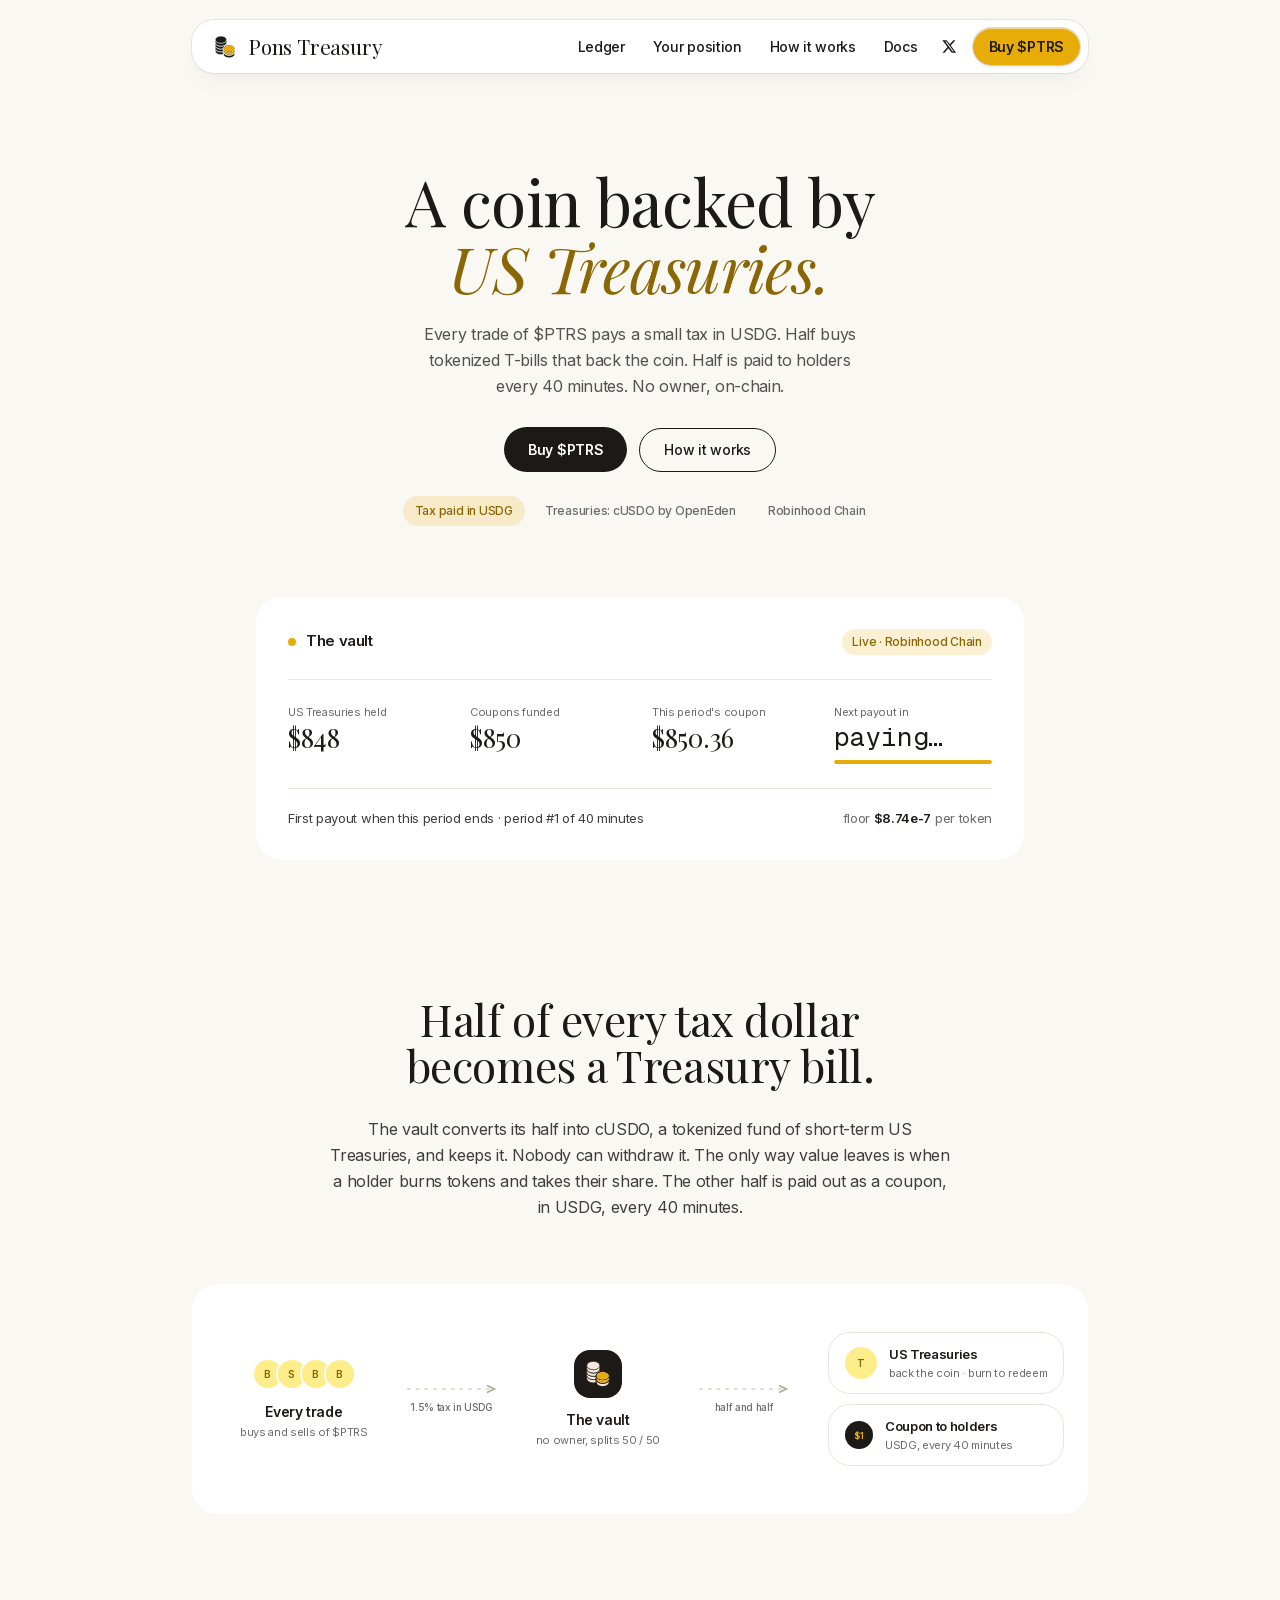
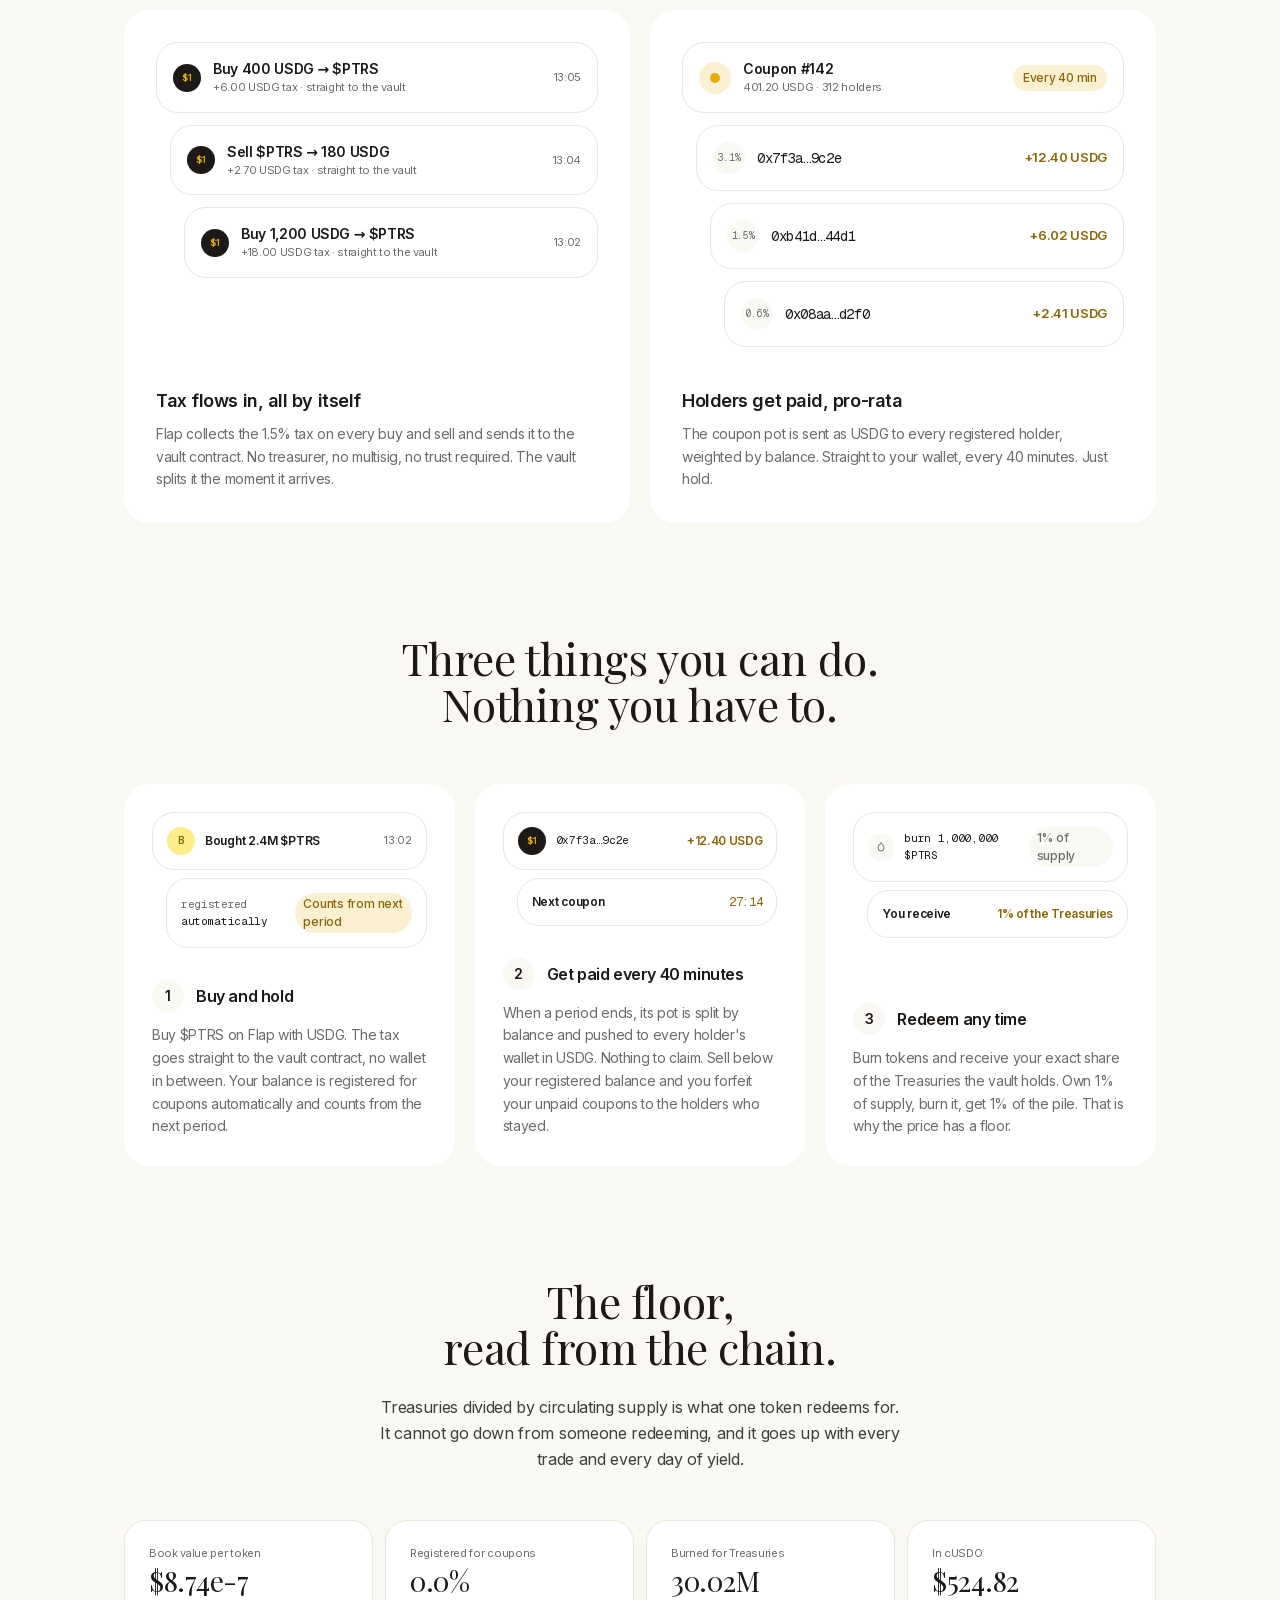
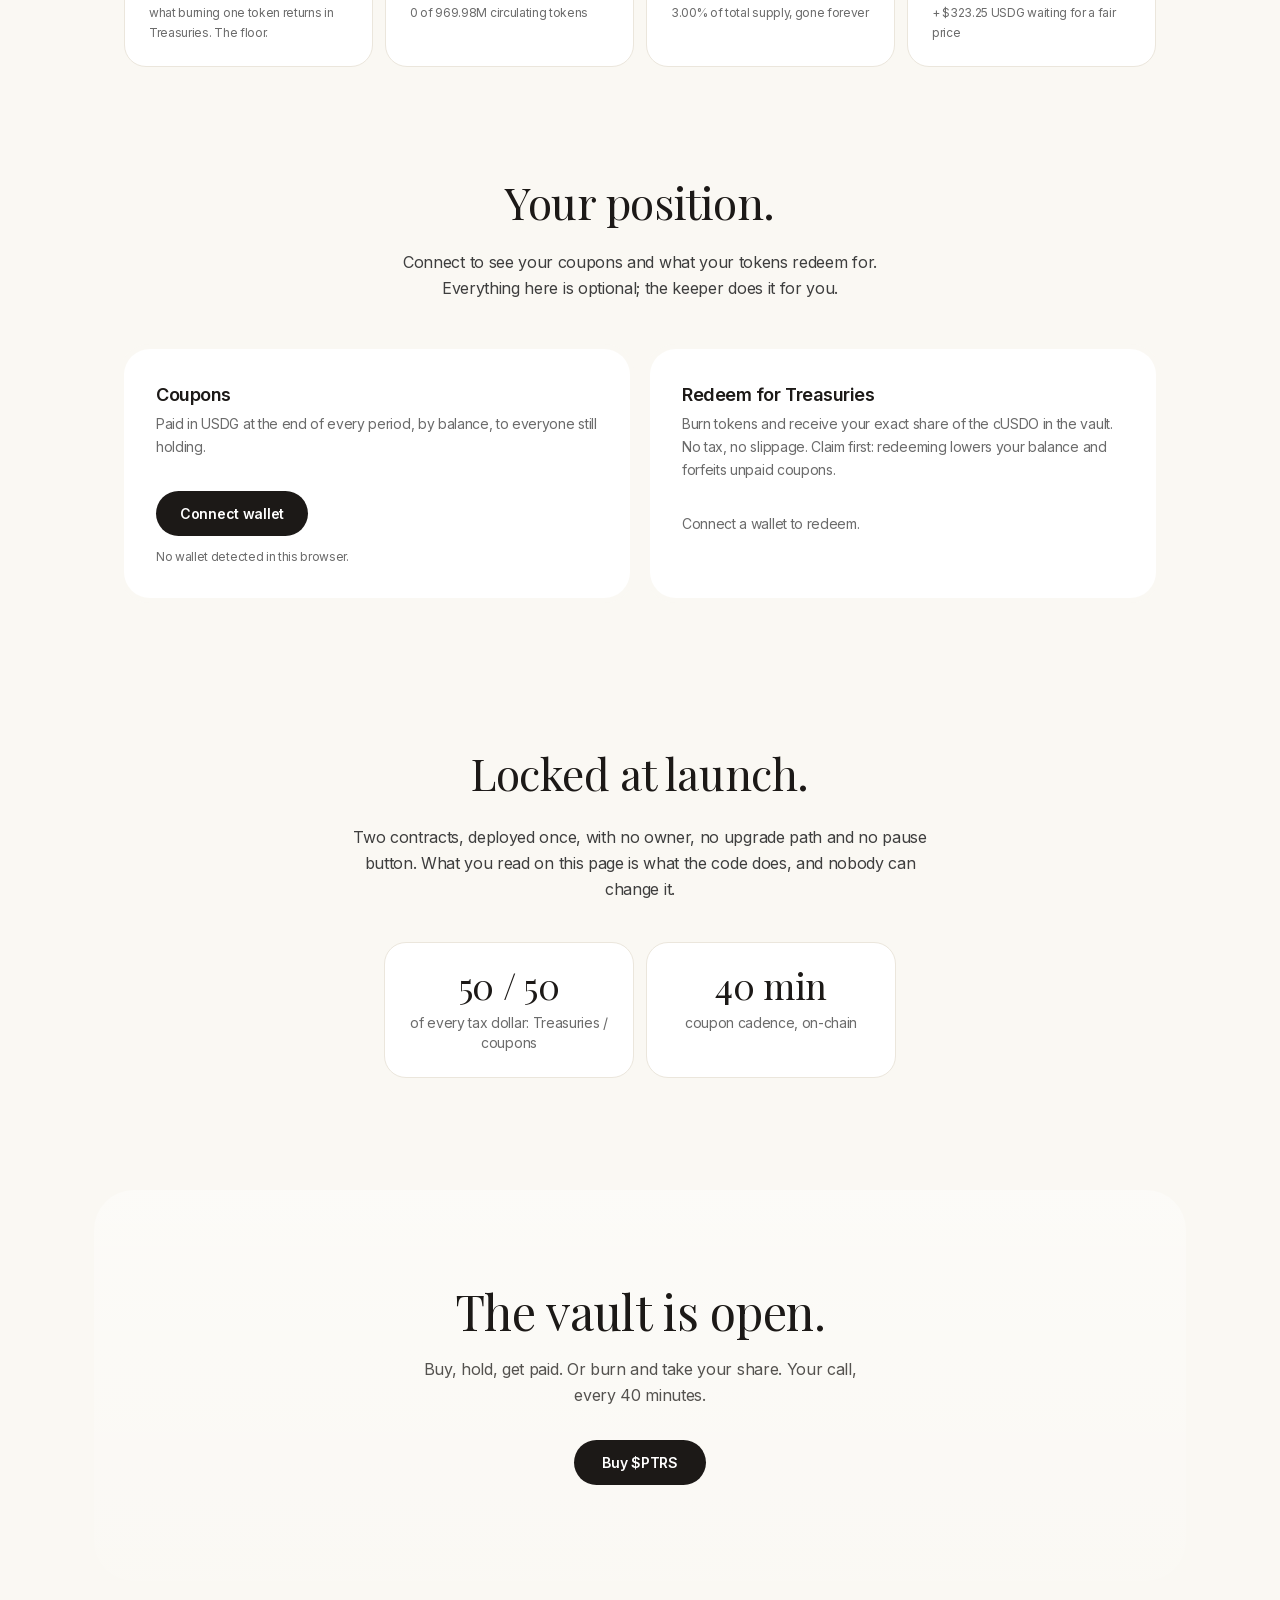
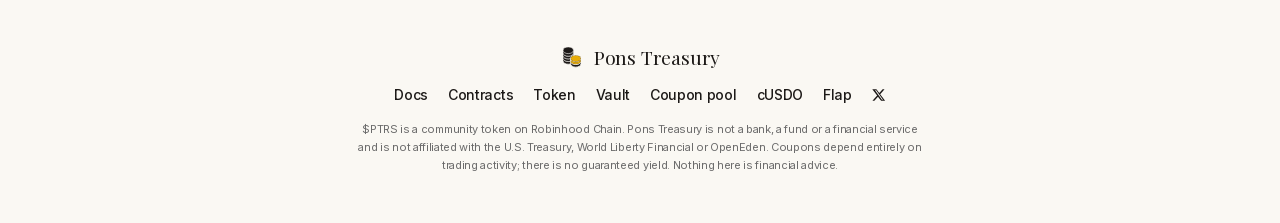
==== commit 215684da: "fix: replace flap.sh link with ponsfamily.com and thoroughly replace all uppercase TREASURY with PTR" ====
--- a/index.html
+++ b/index.html
@@ -1,2 +1,2 @@
-<!DOCTYPE html><html lang="en" class="__variable_37ef13 __variable_86bf0d __variable_d7bf65"><head><meta charSet="utf-8"/><meta name="viewport" content="width=device-width, initial-scale=1"/><link rel="preload" href="/_next/static/media/2709857960ef4384-s.p.woff2" as="font" crossorigin="" type="font/woff2"/><link rel="preload" href="/_next/static/media/5c1dcbfbff27328a-s.p.woff2" as="font" crossorigin="" type="font/woff2"/><link rel="preload" href="/_next/static/media/7d4881bb7e1bf84d-s.p.woff2" as="font" crossorigin="" type="font/woff2"/><link rel="preload" href="/_next/static/media/e4af272ccee01ff0-s.p.woff2" as="font" crossorigin="" type="font/woff2"/><link rel="stylesheet" href="/_next/static/css/0ded4f771a18348a.css?dpl=dpl_14aW1YrJEC6GzRxB1dSomggWe7cq" data-precedence="next"/><link rel="preload" as="script" fetchPriority="low" href="/_next/static/chunks/webpack-d6f3662bbb443ad3.js?dpl=dpl_14aW1YrJEC6GzRxB1dSomggWe7cq"/><script src="/_next/static/chunks/4bd1b696-c023c6e3521b1417.js?dpl=dpl_14aW1YrJEC6GzRxB1dSomggWe7cq" async=""></script><script src="/_next/static/chunks/255-93b9ec04c5774136.js?dpl=dpl_14aW1YrJEC6GzRxB1dSomggWe7cq" async=""></script><script src="/_next/static/chunks/main-app-f9b5d20365cb8be2.js?dpl=dpl_14aW1YrJEC6GzRxB1dSomggWe7cq" async=""></script><script src="/_next/static/chunks/899-4eb1893c49cd1f22.js?dpl=dpl_14aW1YrJEC6GzRxB1dSomggWe7cq" async=""></script><script src="/_next/static/chunks/app/page-33cf3b260035fabe.js?dpl=dpl_14aW1YrJEC6GzRxB1dSomggWe7cq" async=""></script><meta name="next-size-adjust" content=""/><title>Pons Treasury: a coin backed by US Treasuries</title><meta name="description" content="Every trade of $PTRS pays a small tax in USDG. Half buys tokenized US Treasuries that back the coin; burn to redeem your share. Half is paid to holders as a USDG coupon every 40 minutes. On Robinhood Chain, no owner."/><meta property="og:title" content="Pons Treasury: a coin backed by US Treasuries"/><meta property="og:description" content="Every trade of $PTRS pays a small tax in USDG. Half buys tokenized US Treasuries that back the coin; burn to redeem your share. Half is paid to holders as a USDG coupon every 40 minutes. On Robinhood Chain, no owner."/><meta property="og:url" content="https://ponstreasury.capital"/><meta property="og:site_name" content="Pons Treasury"/><meta property="og:image" content="https://ponstreasury.capital/og.png"/><meta property="og:image:width" content="1200"/><meta property="og:image:height" content="630"/><meta property="og:image:alt" content="Pons Treasury: a coin backed by US Treasuries"/><meta property="og:type" content="website"/><meta name="twitter:card" content="summary_large_image"/><meta name="twitter:title" content="Pons Treasury: a coin backed by US Treasuries"/><meta name="twitter:description" content="Every trade of $PTRS pays a small tax in USDG. Half buys tokenized US Treasuries that back the coin; burn to redeem your share. Half is paid to holders as a USDG coupon every 40 minutes. On Robinhood Chain, no owner."/><meta name="twitter:image" content="https://ponstreasury.capital/og.png"/><link rel="icon" href="/icon.png?646793028f33bb9f" type="image/png" sizes="256x256"/><link rel="apple-touch-icon" href="/apple-icon.png?3382817257ef88e6" type="image/png" sizes="180x180"/><script src="/_next/static/chunks/polyfills-42372ed130431b0a.js?dpl=dpl_14aW1YrJEC6GzRxB1dSomggWe7cq" noModule=""></script></head><body class="min-h-screen bg-mist text-graphite"><div hidden=""><!--$--><!--/$--></div><header class="fixed inset-x-0 top-4 z-50 flex justify-center px-3 sm:top-5 sm:px-4"><nav class="nav-capsule flex w-full max-w-4xl items-center justify-between gap-3 overflow-hidden py-2 pl-4 pr-2 sm:pl-5"><a href="/" class="flex shrink-0 items-center" aria-label="Pons Treasury"><span class="flex items-center gap-2.5"><svg width="26" height="26" viewBox="0 0 64 64" aria-hidden="true"><mask id="_R_1bb_" maskUnits="userSpaceOnUse" x="0" y="0" width="64" height="64"><g transform="translate(32 32) scale(1) translate(-32 -32)"><g><path d="M8 35v7a14 9 0 0 0 28 0v-7Z" fill="#fff" stroke="#000" stroke-width="1.6" stroke-linejoin="round"></path><ellipse cx="22" cy="35" rx="14" ry="9" fill="#fff" stroke="#000" stroke-width="1.6"></ellipse></g><g><path d="M8 28v7a14 9 0 0 0 28 0v-7Z" fill="#fff" stroke="#000" stroke-width="1.6" stroke-linejoin="round"></path><ellipse cx="22" cy="28" rx="14" ry="9" fill="#fff" stroke="#000" stroke-width="1.6"></ellipse></g><g><path d="M8 21v7a14 9 0 0 0 28 0v-7Z" fill="#fff" stroke="#000" stroke-width="1.6" stroke-linejoin="round"></path><ellipse cx="22" cy="21" rx="14" ry="9" fill="#fff" stroke="#000" stroke-width="1.6"></ellipse></g><g><path d="M8 14v7a14 9 0 0 0 28 0v-7Z" fill="#fff" stroke="#000" stroke-width="1.6" stroke-linejoin="round"></path><ellipse cx="22" cy="14" rx="14" ry="9" fill="#fff" stroke="#000" stroke-width="1.6"></ellipse></g><g><path d="M28 43v7a14 9 0 0 0 28 0v-7Z" fill="#fff" stroke="#000" stroke-width="2.2" stroke-linejoin="round"></path><ellipse cx="42" cy="43" rx="14" ry="9" fill="#fff" stroke="#000" stroke-width="2.2"></ellipse></g><g><path d="M28 36v7a14 9 0 0 0 28 0v-7Z" fill="#fff" stroke="#000" stroke-width="2.2" stroke-linejoin="round"></path><ellipse cx="42" cy="36" rx="14" ry="9" fill="#fff" stroke="#000" stroke-width="2.2"></ellipse></g></g></mask><mask id="_R_1bbH1_" maskUnits="userSpaceOnUse" x="0" y="0" width="64" height="64"><g transform="translate(32 32) scale(1) translate(-32 -32)"><g><path d="M28 36v7a14 9 0 0 0 28 0v-7Z" fill="#fff" stroke="#000" stroke-width="2.2" stroke-linejoin="round"></path><ellipse cx="42" cy="36" rx="14" ry="9" fill="#fff" stroke="#000" stroke-width="2.2"></ellipse></g></g></mask><rect width="64" height="64" fill="#1C1917" mask="url(#_R_1bb_)"></rect><rect width="64" height="64" fill="#E7AC08" mask="url(#_R_1bbH1_)"></rect></svg><span class="display whitespace-nowrap" style="font-size:20.8px;line-height:1;color:#1C1917">Pons Treasury</span></span></a><div class="flex shrink-0 items-center gap-0.5 sm:gap-1"><a href="/#ledger" class="hidden rounded-full px-3 py-1.5 text-sm font-medium whitespace-nowrap text-ink transition-opacity hover:opacity-60 sm:block">Ledger</a><a href="/#position" class="hidden rounded-full px-3 py-1.5 text-sm font-medium whitespace-nowrap text-ink transition-opacity hover:opacity-60 sm:block">Your position</a><a href="/#how" class="hidden rounded-full px-3 py-1.5 text-sm font-medium whitespace-nowrap text-ink transition-opacity hover:opacity-60 md:block">How it works</a><a href="/docs" class="rounded-full px-3 py-1.5 text-sm font-medium whitespace-nowrap text-ink transition-opacity hover:opacity-60">Docs</a><a href="https://x.com/ponstreasurybsc" target="_blank" rel="noopener noreferrer" aria-label="Pons Treasury on X" class="rounded-full p-2 text-ink transition-opacity hover:opacity-60"><svg viewBox="0 0 24 24" fill="currentColor" class="h-[15px] w-[15px]" aria-hidden="true"><path d="M18.244 2H21.5l-7.5 8.57L22.5 22h-6.9l-5.4-7.06L4.03 22H.77l8.02-9.17L.5 2h7.07l4.88 6.45L18.24 2Zm-1.21 18h1.8L7.05 3.9H5.12L17.03 20Z"></path></svg></a><a href="https://flap.sh/bnb/0x52F3fCc55cAe09Fe4B469a487CE95214d03a7777" target="_blank" rel="noopener noreferrer" class="btn-gold ml-1 shrink-0 px-4 py-2 whitespace-nowrap"><span class="sm:hidden">Buy</span><span class="hidden sm:inline">Buy $PTRS</span></a></div></nav></header><main><div><section class="hero-band relative min-h-[100dvh] overflow-hidden"><div class="relative z-10 mx-auto flex min-h-[100dvh] w-full max-w-[1200px] flex-col items-center px-6"><div class="flex flex-1 flex-col items-center justify-center pt-24 text-center"><h1 class="display rise-in-slow max-w-3xl text-5xl sm:text-6xl lg:text-[64px]">A coin backed by<br/><em>US Treasuries.</em></h1><p class="rise-in-slow mt-5 max-w-md text-base leading-relaxed text-ink/75" style="animation-delay:0.1s">Every trade of $<!-- -->TREASURY<!-- --> pays a small tax in USDG. Half buys tokenized T-bills that back the coin. Half is paid to holders every 40 minutes. No owner, on-chain.</p><div class="rise-in-slow mt-7 flex items-center gap-3" style="animation-delay:0.2s"><a href="https://flap.sh/bnb/0x52F3fCc55cAe09Fe4B469a487CE95214d03a7777" target="_blank" rel="noopener noreferrer" class="btn-black px-6 py-3">Buy $PTRS</a><a href="#how" class="btn-ghost px-6 py-[10.5px]">How it works</a></div><div class="rise-in-slow mt-6 flex flex-wrap items-center justify-center gap-2" style="animation-delay:0.28s"><span class="badge-gold px-3 py-1.5">Tax paid in USDG</span><span class="badge px-3 py-1.5 bg-white/70">Treasuries: cUSDO by OpenEden</span><span class="badge px-3 py-1.5 bg-white/70">Robinhood Chain</span></div></div><div class="rise-in-slow w-full pb-10" style="animation-delay:0.3s"><div id="ledger" class="card mx-auto w-full max-w-3xl p-6 text-left sm:p-8"><div class="flex items-center justify-between"><div class="flex items-center gap-2.5"><span class="pulse-dot h-2 w-2 rounded-full bg-gold"></span><p class="text-[15px] font-semibold tracking-tight text-ink">The vault</p></div><span class="badge-gold px-2.5 py-1">Live · Robinhood Chain</span></div><div class="mt-6 grid grid-cols-2 gap-6 border-t border-line pt-6 sm:grid-cols-4"><div><p class="text-[11px] text-smoke">US Treasuries held</p><p class="display num mt-1 text-[26px] tracking-tight">$848</p></div><div><p class="text-[11px] text-smoke">Coupons funded</p><p class="display num mt-1 text-[26px] tracking-tight">$850</p></div><div><p class="text-[11px] text-smoke">This period&#x27;s coupon</p><p class="display num mt-1 text-[26px] tracking-tight">$850.36</p></div><div><p class="text-[11px] text-smoke">Next payout in</p><p class="display mono num mt-1 text-[26px] tracking-tight text-gold-deep">—</p><div class="progress mt-2"><i style="width:0%"></i></div></div></div><div class="mt-6 flex flex-col gap-2 border-t border-line pt-5 text-[13px] sm:flex-row sm:justify-between"><span class="text-graphite">First payout when this period ends<!-- --> · <!-- -->period #<!-- -->1<!-- --> of <!-- -->40 minutes</span><span class="text-smoke">floor <span class="font-semibold text-ink">$8.74e-7</span> per token</span></div></div></div></div></section><section class="mx-auto w-full max-w-[720px] px-6 pb-16 pt-24 text-center" data-reveal="true"><h2 class="display text-4xl sm:text-[44px]">Half of every tax dollar<br/>becomes a Treasury bill.</h2><p class="mx-auto mt-7 max-w-[620px] text-base leading-relaxed text-graphite">The vault converts its half into cUSDO, a tokenized fund of short-term US Treasuries, and keeps it. Nobody can withdraw it. The only way value leaves is when a holder burns tokens and takes their share. The other half is paid out as a coupon, in USDG, every 40 minutes.</p></section><section class="mx-auto w-full max-w-[1080px] px-6 pb-24" data-reveal="true"><div class="card mx-auto flex w-full max-w-4xl flex-col items-center gap-6 p-8 sm:flex-row sm:justify-between sm:gap-6 sm:p-12"><div class="flex flex-col items-center gap-3 text-center"><div class="flex -space-x-2"><span class="rounded-full border-2 border-white"><span class="flex h-7 w-7 shrink-0 items-center justify-center rounded-full bg-gold-soft text-[10px] font-semibold text-gold-deep">B</span></span><span class="rounded-full border-2 border-white"><span class="flex h-7 w-7 shrink-0 items-center justify-center rounded-full bg-gold-soft text-[10px] font-semibold text-gold-deep">S</span></span><span class="rounded-full border-2 border-white"><span class="flex h-7 w-7 shrink-0 items-center justify-center rounded-full bg-gold-soft text-[10px] font-semibold text-gold-deep">B</span></span><span class="rounded-full border-2 border-white"><span class="flex h-7 w-7 shrink-0 items-center justify-center rounded-full bg-gold-soft text-[10px] font-semibold text-gold-deep">B</span></span></div><div><p class="whitespace-nowrap text-sm font-semibold tracking-tight text-ink">Every trade</p><p class="mt-0.5 whitespace-nowrap text-[11px] text-smoke">buys and sells of $<!-- -->TREASURY</p></div></div><div class="flex flex-col items-center gap-1.5 sm:min-w-[120px]"><svg width="90" height="10" viewBox="0 0 72 10" preserveAspectRatio="none" fill="none" aria-hidden="true" class="rotate-90 sm:rotate-0"><path d="M0 5h66" stroke="#d9d3c6" stroke-width="1.5" stroke-dasharray="3 4"></path><path d="M64 1.5 70 5l-6 3.5" stroke="#b3ac9d" stroke-width="1.5" fill="none"></path></svg><span class="whitespace-nowrap text-[10px] font-medium text-smoke">1.5% tax in USDG</span></div><div class="flex flex-col items-center gap-3 text-center"><span class="flex h-12 w-12 items-center justify-center rounded-2xl bg-[#1c1917]"><svg width="30" height="30" viewBox="0 0 64 64" aria-hidden="true"><mask id="_R_mhbtb_" maskUnits="userSpaceOnUse" x="0" y="0" width="64" height="64"><g transform="translate(32 32) scale(1) translate(-32 -32)"><g><path d="M8 35v7a14 9 0 0 0 28 0v-7Z" fill="#fff" stroke="#000" stroke-width="1.6" stroke-linejoin="round"></path><ellipse cx="22" cy="35" rx="14" ry="9" fill="#fff" stroke="#000" stroke-width="1.6"></ellipse></g><g><path d="M8 28v7a14 9 0 0 0 28 0v-7Z" fill="#fff" stroke="#000" stroke-width="1.6" stroke-linejoin="round"></path><ellipse cx="22" cy="28" rx="14" ry="9" fill="#fff" stroke="#000" stroke-width="1.6"></ellipse></g><g><path d="M8 21v7a14 9 0 0 0 28 0v-7Z" fill="#fff" stroke="#000" stroke-width="1.6" stroke-linejoin="round"></path><ellipse cx="22" cy="21" rx="14" ry="9" fill="#fff" stroke="#000" stroke-width="1.6"></ellipse></g><g><path d="M8 14v7a14 9 0 0 0 28 0v-7Z" fill="#fff" stroke="#000" stroke-width="1.6" stroke-linejoin="round"></path><ellipse cx="22" cy="14" rx="14" ry="9" fill="#fff" stroke="#000" stroke-width="1.6"></ellipse></g><g><path d="M28 43v7a14 9 0 0 0 28 0v-7Z" fill="#fff" stroke="#000" stroke-width="2.2" stroke-linejoin="round"></path><ellipse cx="42" cy="43" rx="14" ry="9" fill="#fff" stroke="#000" stroke-width="2.2"></ellipse></g><g><path d="M28 36v7a14 9 0 0 0 28 0v-7Z" fill="#fff" stroke="#000" stroke-width="2.2" stroke-linejoin="round"></path><ellipse cx="42" cy="36" rx="14" ry="9" fill="#fff" stroke="#000" stroke-width="2.2"></ellipse></g></g></mask><mask id="_R_mhbtbH1_" maskUnits="userSpaceOnUse" x="0" y="0" width="64" height="64"><g transform="translate(32 32) scale(1) translate(-32 -32)"><g><path d="M28 36v7a14 9 0 0 0 28 0v-7Z" fill="#fff" stroke="#000" stroke-width="2.2" stroke-linejoin="round"></path><ellipse cx="42" cy="36" rx="14" ry="9" fill="#fff" stroke="#000" stroke-width="2.2"></ellipse></g></g></mask><rect width="64" height="64" fill="#F5E9DC" mask="url(#_R_mhbtb_)"></rect><rect width="64" height="64" fill="#E7AC08" mask="url(#_R_mhbtbH1_)"></rect></svg></span><div><p class="whitespace-nowrap text-sm font-semibold tracking-tight text-ink">The vault</p><p class="mt-0.5 whitespace-nowrap text-[11px] text-smoke">no owner, splits 50 / 50</p></div></div><div class="flex flex-col items-center gap-1.5 sm:min-w-[120px]"><svg width="90" height="10" viewBox="0 0 72 10" preserveAspectRatio="none" fill="none" aria-hidden="true" class="rotate-90 sm:rotate-0"><path d="M0 5h66" stroke="#d9d3c6" stroke-width="1.5" stroke-dasharray="3 4"></path><path d="M64 1.5 70 5l-6 3.5" stroke="#b3ac9d" stroke-width="1.5" fill="none"></path></svg><span class="whitespace-nowrap text-[10px] font-medium text-smoke">half and half</span></div><div class="flex flex-col gap-2.5"><div class="card-line flex items-center gap-3 px-4 py-3"><span class="flex h-8 w-8 items-center justify-center rounded-full bg-gold-soft text-[10px] font-semibold text-gold-deep">T</span><div><p class="whitespace-nowrap text-[13px] font-semibold tracking-tight text-ink">US Treasuries</p><p class="whitespace-nowrap text-[11px] text-smoke">back the coin · burn to redeem</p></div></div><div class="card-line flex items-center gap-3 px-4 py-3"><span class="flex h-7 w-7 shrink-0 items-center justify-center rounded-full bg-[#1c1917] text-[9px] font-semibold text-gold">$1</span><div><p class="whitespace-nowrap text-[13px] font-semibold tracking-tight text-ink">Coupon to holders</p><p class="whitespace-nowrap text-[11px] text-smoke">USDG, every 40 minutes</p></div></div></div></div></section><section class="mx-auto w-full max-w-[1080px] px-6 pb-28"><div class="grid gap-5 lg:grid-cols-2"><div class="card hover-lift flex flex-col justify-between gap-10 p-8" data-reveal="true"><div class="flex w-full flex-col gap-3"><div class="card-line flex items-center justify-between p-4" style="margin-left:0"><div class="flex items-center gap-3"><span class="flex h-7 w-7 shrink-0 items-center justify-center rounded-full bg-[#1c1917] text-[9px] font-semibold text-gold">$1</span><div><p class="text-sm font-semibold tracking-tight text-ink">Buy 400 USDG → $PTRS</p><p class="text-[11px] text-smoke">+6.00 USDG tax<!-- --> · straight to the vault</p></div></div><span class="text-[11px] text-smoke">13:05</span></div><div class="card-line flex items-center justify-between p-4" style="margin-left:14px"><div class="flex items-center gap-3"><span class="flex h-7 w-7 shrink-0 items-center justify-center rounded-full bg-[#1c1917] text-[9px] font-semibold text-gold">$1</span><div><p class="text-sm font-semibold tracking-tight text-ink">Sell $PTRS → 180 USDG</p><p class="text-[11px] text-smoke">+2.70 USDG tax<!-- --> · straight to the vault</p></div></div><span class="text-[11px] text-smoke">13:04</span></div><div class="card-line flex items-center justify-between p-4" style="margin-left:28px"><div class="flex items-center gap-3"><span class="flex h-7 w-7 shrink-0 items-center justify-center rounded-full bg-[#1c1917] text-[9px] font-semibold text-gold">$1</span><div><p class="text-sm font-semibold tracking-tight text-ink">Buy 1,200 USDG → $PTRS</p><p class="text-[11px] text-smoke">+18.00 USDG tax<!-- --> · straight to the vault</p></div></div><span class="text-[11px] text-smoke">13:02</span></div></div><div><h3 class="text-lg font-semibold tracking-tight text-ink">Tax flows in, all by itself</h3><p class="mt-2 text-sm leading-relaxed text-smoke">Flap collects the 1.5% tax on every buy and sell and sends it to the vault contract. No treasurer, no multisig, no trust required. The vault splits it the moment it arrives.</p></div></div><div class="card hover-lift flex flex-col justify-between gap-10 p-8" data-reveal="true" style="--reveal-delay:0.15s"><div class="flex w-full flex-col gap-3"><div class="card-line flex items-center justify-between p-4"><div class="flex items-center gap-3"><span class="flex h-8 w-8 items-center justify-center rounded-full bg-[rgba(231,172,8,0.18)]"><span class="h-2.5 w-2.5 rounded-full bg-gold"></span></span><div><p class="text-sm font-semibold tracking-tight text-ink">Coupon #142</p><p class="text-[11px] text-smoke">401.20 USDG · 312 holders</p></div></div><span class="badge-gold px-2.5 py-1">Every 40 min</span></div><div class="card-line flex items-center justify-between p-4" style="margin-left:14px"><div class="flex items-center gap-3"><span class="mono flex h-8 w-8 items-center justify-center rounded-full bg-mist text-[10px] text-smoke">3.1%</span><p class="mono text-sm tracking-tight text-ink">0x7f3a…9c2e</p></div><span class="text-[13px] font-semibold text-gold-deep">+12.40 USDG</span></div><div class="card-line flex items-center justify-between p-4" style="margin-left:28px"><div class="flex items-center gap-3"><span class="mono flex h-8 w-8 items-center justify-center rounded-full bg-mist text-[10px] text-smoke">1.5%</span><p class="mono text-sm tracking-tight text-ink">0xb41d…44d1</p></div><span class="text-[13px] font-semibold text-gold-deep">+6.02 USDG</span></div><div class="card-line flex items-center justify-between p-4" style="margin-left:42px"><div class="flex items-center gap-3"><span class="mono flex h-8 w-8 items-center justify-center rounded-full bg-mist text-[10px] text-smoke">0.6%</span><p class="mono text-sm tracking-tight text-ink">0x08aa…d2f0</p></div><span class="text-[13px] font-semibold text-gold-deep">+2.41 USDG</span></div></div><div><h3 class="text-lg font-semibold tracking-tight text-ink">Holders get paid, pro-rata</h3><p class="mt-2 text-sm leading-relaxed text-smoke">The coupon pot is sent as USDG to every registered holder, weighted by balance. Straight to your wallet, every 40 minutes. Just hold.</p></div></div></div></section><section id="how" class="mx-auto w-full max-w-[1080px] px-6 pb-28"><h2 class="display text-center text-4xl sm:text-[44px]" data-reveal="true">Three things you can do.<br/>Nothing you have to.</h2><div class="mt-14 grid gap-5 lg:grid-cols-3"><div class="card hover-lift flex flex-col justify-between gap-8 p-7" data-reveal="true" style="--reveal-delay:0s"><div class="flex w-full flex-col gap-2"><div class="card-line flex items-center justify-between p-3.5"><div class="flex items-center gap-2.5"><span class="flex h-7 w-7 shrink-0 items-center justify-center rounded-full bg-gold-soft text-[10px] font-semibold text-gold-deep">B</span><span class="text-[12px] font-semibold tracking-tight text-ink">Bought 2.4M $<!-- -->TREASURY</span></div><span class="text-[11px] text-smoke">13:02</span></div><div class="card-line ml-3.5 flex items-center justify-between p-3.5"><span class="mono text-[11px] text-smoke">registered <span class="text-ink">automatically</span></span><span class="badge-gold px-2 py-0.5 text-[10px]">Counts from next period</span></div></div><div><div class="flex items-center gap-3"><span class="flex h-8 w-8 shrink-0 items-center justify-center rounded-full bg-mist text-sm font-semibold text-ink">1</span><h3 class="text-base font-semibold tracking-tight text-ink">Buy and hold</h3></div><p class="mt-3 text-sm leading-relaxed text-smoke">Buy $PTRS on Flap with USDG. The tax goes straight to the vault contract, no wallet in between. Your balance is registered for coupons automatically and counts from the next period.</p></div></div><div class="card hover-lift flex flex-col justify-between gap-8 p-7" data-reveal="true" style="--reveal-delay:0.1s"><div class="flex w-full flex-col gap-2"><div class="card-line flex items-center justify-between p-3.5"><div class="flex items-center gap-2.5"><span class="flex h-7 w-7 shrink-0 items-center justify-center rounded-full bg-[#1c1917] text-[9px] font-semibold text-gold">$1</span><span class="mono text-[11px] text-ink">0x7f3a…9c2e</span></div><span class="text-[12px] font-semibold text-gold-deep">+12.40 USDG</span></div><div class="card-line ml-3.5 flex items-center justify-between p-3.5"><span class="text-[12px] font-semibold tracking-tight text-ink">Next coupon</span><span class="mono text-[12px] text-gold-deep">27:14</span></div></div><div><div class="flex items-center gap-3"><span class="flex h-8 w-8 shrink-0 items-center justify-center rounded-full bg-mist text-sm font-semibold text-ink">2</span><h3 class="text-base font-semibold tracking-tight text-ink">Get paid every 40 minutes</h3></div><p class="mt-3 text-sm leading-relaxed text-smoke">When a period ends, its pot is split by balance and pushed to every holder&#x27;s wallet in USDG. Nothing to claim. Sell below your registered balance and you forfeit your unpaid coupons to the holders who stayed.</p></div></div><div class="card hover-lift flex flex-col justify-between gap-8 p-7" data-reveal="true" style="--reveal-delay:0.2s"><div class="flex w-full flex-col gap-2"><div class="card-line flex items-center justify-between p-3.5"><div class="flex items-center gap-2.5"><span class="flex h-7 w-7 items-center justify-center rounded-full bg-mist"><svg width="12" height="12" viewBox="0 0 24 24" fill="none" aria-hidden="true"><path d="M12 3c2 4 6 6 6 11a6 6 0 0 1-12 0c0-3 2-4 2-7 1 1 2 2 4-4Z" stroke="#6b6b6b" stroke-width="2" stroke-linejoin="round"></path></svg></span><span class="mono text-[11px] text-ink">burn 1,000,000 $<!-- -->TREASURY</span></div><span class="badge px-2 py-0.5 text-[10px]">1% of supply</span></div><div class="card-line ml-3.5 flex items-center justify-between p-3.5"><span class="text-[12px] font-semibold tracking-tight text-ink">You receive</span><span class="text-[12px] font-semibold text-gold-deep">1% of the Treasuries</span></div></div><div><div class="flex items-center gap-3"><span class="flex h-8 w-8 shrink-0 items-center justify-center rounded-full bg-mist text-sm font-semibold text-ink">3</span><h3 class="text-base font-semibold tracking-tight text-ink">Redeem any time</h3></div><p class="mt-3 text-sm leading-relaxed text-smoke">Burn tokens and receive your exact share of the Treasuries the vault holds. Own 1% of supply, burn it, get 1% of the pile. That is why the price has a floor.</p></div></div></div></section><section class="mx-auto w-full max-w-[1080px] px-6 pb-28"><div class="mx-auto max-w-[600px] text-center" data-reveal="true"><h2 class="display text-4xl sm:text-[44px]">The floor,<br/>read from the chain.</h2><p class="mx-auto mt-6 max-w-[520px] text-base leading-relaxed text-graphite">Treasuries divided by circulating supply is what one token redeems for. It cannot go down from someone redeeming, and it goes up with every trade and every day of yield.</p></div><div class="mt-12" data-reveal="true"><div class="grid gap-3 sm:grid-cols-2 lg:grid-cols-4"><div class="card-line p-6"><p class="text-[11px] text-smoke">Book value per token</p><p class="display num mt-1 text-[28px] tracking-tight">$8.74e-7</p><p class="mt-2 text-[12px] leading-relaxed text-smoke">what burning one token returns in Treasuries. The floor.</p></div><div class="card-line p-6"><p class="text-[11px] text-smoke">Registered for coupons</p><p class="display num mt-1 text-[28px] tracking-tight">0.0%</p><p class="mt-2 text-[12px] leading-relaxed text-smoke">0 of 969.98M circulating tokens</p></div><div class="card-line p-6"><p class="text-[11px] text-smoke">Burned for Treasuries</p><p class="display num mt-1 text-[28px] tracking-tight">30.02M</p><p class="mt-2 text-[12px] leading-relaxed text-smoke">3.00% of total supply, gone forever</p></div><div class="card-line p-6"><p class="text-[11px] text-smoke">In cUSDO</p><p class="display num mt-1 text-[28px] tracking-tight">$524.82</p><p class="mt-2 text-[12px] leading-relaxed text-smoke">+ $323.25 USDG waiting for a fair price</p></div></div></div></section><section id="position" class="mx-auto w-full max-w-[1080px] px-6 pb-28"><div class="mx-auto max-w-[600px] text-center" data-reveal="true"><h2 class="display text-4xl sm:text-[44px]">Your position.</h2><p class="mx-auto mt-6 max-w-[520px] text-base leading-relaxed text-graphite">Connect to see your coupons and what your tokens redeem for. Everything here is optional; the keeper does it for you.</p></div><div class="mt-12" data-reveal="true"><div class="grid gap-5 lg:grid-cols-2"><div class="card flex flex-col p-8"><h3 class="text-lg font-semibold tracking-tight text-ink">Coupons</h3><p class="mt-1 text-sm leading-relaxed text-smoke">Paid in USDG at the end of every period, by balance, to everyone still holding.</p><div class="mt-8"><button class="btn-black px-6 py-3">Connect wallet</button></div></div><div class="card flex flex-col p-8"><h3 class="text-lg font-semibold tracking-tight text-ink">Redeem for Treasuries</h3><p class="mt-1 text-sm leading-relaxed text-smoke">Burn tokens and receive your exact share of the cUSDO in the vault. No tax, no slippage. Claim first: redeeming lowers your balance and forfeits unpaid coupons.</p><p class="mt-8 text-sm text-smoke">Connect a wallet to redeem.</p></div><p class="min-h-[20px] text-[13px] lg:col-span-2 text-smoke"></p></div></div></section><section class="mx-auto w-full max-w-[680px] px-6 pb-28 text-center" data-reveal="true"><h2 class="display text-4xl sm:text-[44px]">Locked at launch.</h2><p class="mx-auto mt-7 max-w-[600px] text-base leading-relaxed text-graphite">Two contracts, deployed once, with no owner, no upgrade path and no pause button. What you read on this page is what the code does, and nobody can change it.</p><div class="mx-auto mt-10 grid max-w-lg gap-3 sm:grid-cols-2"><div class="card-line p-6"><p class="display text-4xl">50 / 50</p><p class="mt-2 text-sm text-smoke">of every tax dollar: Treasuries / coupons</p></div><div class="card-line p-6"><p class="display text-4xl">40 min</p><p class="mt-2 text-sm text-smoke">coupon cadence, on-chain</p></div></div></section><section class="mx-auto w-full max-w-[1140px] px-6 pb-6" data-reveal="true"><div class="cta-band relative overflow-hidden rounded-[40px]"><div class="absolute inset-0 bg-gradient-to-b from-white/40 to-white/10"></div><div class="relative z-10 flex flex-col items-center px-6 py-24 text-center"><h2 class="display max-w-2xl text-4xl sm:text-5xl">The vault is open.</h2><p class="mt-5 max-w-md text-base leading-relaxed text-ink/75">Buy, hold, get paid. Or burn and take your share. Your call, every 40 minutes.</p><a href="https://flap.sh/bnb/0x52F3fCc55cAe09Fe4B469a487CE95214d03a7777" target="_blank" rel="noopener noreferrer" class="btn-black mt-8 px-7 py-3">Buy $PTRS</a></div></div></section><footer id="contracts" class="mx-auto w-full max-w-[1200px] px-6 pb-12 pt-10"><div class="flex flex-col items-center gap-4 text-center"><span class="flex items-center gap-2.5"><svg width="24" height="24" viewBox="0 0 64 64" aria-hidden="true"><mask id="_R_bdbtb_" maskUnits="userSpaceOnUse" x="0" y="0" width="64" height="64"><g transform="translate(32 32) scale(1) translate(-32 -32)"><g><path d="M8 35v7a14 9 0 0 0 28 0v-7Z" fill="#fff" stroke="#000" stroke-width="1.6" stroke-linejoin="round"></path><ellipse cx="22" cy="35" rx="14" ry="9" fill="#fff" stroke="#000" stroke-width="1.6"></ellipse></g><g><path d="M8 28v7a14 9 0 0 0 28 0v-7Z" fill="#fff" stroke="#000" stroke-width="1.6" stroke-linejoin="round"></path><ellipse cx="22" cy="28" rx="14" ry="9" fill="#fff" stroke="#000" stroke-width="1.6"></ellipse></g><g><path d="M8 21v7a14 9 0 0 0 28 0v-7Z" fill="#fff" stroke="#000" stroke-width="1.6" stroke-linejoin="round"></path><ellipse cx="22" cy="21" rx="14" ry="9" fill="#fff" stroke="#000" stroke-width="1.6"></ellipse></g><g><path d="M8 14v7a14 9 0 0 0 28 0v-7Z" fill="#fff" stroke="#000" stroke-width="1.6" stroke-linejoin="round"></path><ellipse cx="22" cy="14" rx="14" ry="9" fill="#fff" stroke="#000" stroke-width="1.6"></ellipse></g><g><path d="M28 43v7a14 9 0 0 0 28 0v-7Z" fill="#fff" stroke="#000" stroke-width="2.2" stroke-linejoin="round"></path><ellipse cx="42" cy="43" rx="14" ry="9" fill="#fff" stroke="#000" stroke-width="2.2"></ellipse></g><g><path d="M28 36v7a14 9 0 0 0 28 0v-7Z" fill="#fff" stroke="#000" stroke-width="2.2" stroke-linejoin="round"></path><ellipse cx="42" cy="36" rx="14" ry="9" fill="#fff" stroke="#000" stroke-width="2.2"></ellipse></g></g></mask><mask id="_R_bdbtbH1_" maskUnits="userSpaceOnUse" x="0" y="0" width="64" height="64"><g transform="translate(32 32) scale(1) translate(-32 -32)"><g><path d="M28 36v7a14 9 0 0 0 28 0v-7Z" fill="#fff" stroke="#000" stroke-width="2.2" stroke-linejoin="round"></path><ellipse cx="42" cy="36" rx="14" ry="9" fill="#fff" stroke="#000" stroke-width="2.2"></ellipse></g></g></mask><rect width="64" height="64" fill="#1C1917" mask="url(#_R_bdbtb_)"></rect><rect width="64" height="64" fill="#E7AC08" mask="url(#_R_bdbtbH1_)"></rect></svg><span class="display whitespace-nowrap" style="font-size:19.200000000000003px;line-height:1;color:#1C1917">Pons Treasury</span></span><div class="flex flex-wrap items-center justify-center gap-5 text-sm font-medium text-ink"><a href="/docs" class="transition-opacity hover:opacity-60">Docs</a><a href="/docs#contracts" class="transition-opacity hover:opacity-60">Contracts</a><a href="https://bscscan.com/address/0x52F3fCc55cAe09Fe4B469a487CE95214d03a7777" target="_blank" rel="noopener noreferrer" class="transition-opacity hover:opacity-60">Token</a><a href="https://bscscan.com/address/0x3a2CB700f70A10c5f9Ff5Fd976230E2477d640C1" target="_blank" rel="noopener noreferrer" class="transition-opacity hover:opacity-60">Vault</a><a href="https://bscscan.com/address/0x824506FB948eA32e6525aa05E36f1A31c71C5437" target="_blank" rel="noopener noreferrer" class="transition-opacity hover:opacity-60">Coupon pool</a><a href="https://openeden.com" target="_blank" rel="noopener noreferrer" class="transition-opacity hover:opacity-60">cUSDO</a><a href="https://flap.sh/bnb/0x52F3fCc55cAe09Fe4B469a487CE95214d03a7777" target="_blank" rel="noopener noreferrer" class="transition-opacity hover:opacity-60">Flap</a><a href="https://x.com/ponstreasurybsc" target="_blank" rel="noopener noreferrer" aria-label="Pons Treasury on X" class="inline-flex items-center transition-opacity hover:opacity-60"><svg viewBox="0 0 24 24" fill="currentColor" class="h-[14px] w-[14px]" aria-hidden="true"><path d="M18.244 2H21.5l-7.5 8.57L22.5 22h-6.9l-5.4-7.06L4.03 22H.77l8.02-9.17L.5 2h7.07l4.88 6.45L18.24 2Zm-1.21 18h1.8L7.05 3.9H5.12L17.03 20Z"></path></svg></a></div><p class="max-w-xl text-[11px] leading-relaxed text-smoke">$<!-- -->TREASURY<!-- --> is a community token on Robinhood Chain. <!-- -->Pons Treasury<!-- --> is not a bank, a fund or a financial service and is not affiliated with the U.S. Treasury, World Liberty Financial or OpenEden. Coupons depend entirely on trading activity; there is no guaranteed yield. Nothing here is financial advice.</p></div></footer></div><!--$--><!--/$--></main><script src="/_next/static/chunks/webpack-d6f3662bbb443ad3.js?dpl=dpl_14aW1YrJEC6GzRxB1dSomggWe7cq" id="_R_" async=""></script><script>(self.__next_f=self.__next_f||[]).push([0])</script><script>self.__next_f.push([1,"1:\"$Sreact.fragment\"\n2:I[6315,[\"899\",\"static/chunks/899-4eb1893c49cd1f22.js?dpl=dpl_14aW1YrJEC6GzRxB1dSomggWe7cq\",\"974\",\"static/chunks/app/page-33cf3b260035fabe.js?dpl=dpl_14aW1YrJEC6GzRxB1dSomggWe7cq\"],\"Logo\"]\n3:I[9766,[],\"\"]\n4:I[8924,[],\"\"]\n6:I[4431,[],\"OutletBoundary\"]\n8:I[5278,[],\"AsyncMetadataOutlet\"]\na:I[4431,[],\"ViewportBoundary\"]\nc:I[4431,[],\"MetadataBoundary\"]\nd:\"$Sreact.suspense\"\nf:I[7150,[],\"\"]\n:HL[\"/_next/static/media/2709857960ef4384-s.p.woff2\",\"font\",{\"crossOrigin\":\"\",\"type\":\"font/woff2\"}]\n:HL[\"/_next/static/media/5c1dcbfbff27328a-s.p.woff2\",\"font\",{\"crossOrigin\":\"\",\"type\":\"font/woff2\"}]\n:HL[\"/_next/static/media/7d4881bb7e1bf84d-s.p.woff2\",\"font\",{\"crossOrigin\":\"\",\"type\":\"font/woff2\"}]\n:HL[\"/_next/static/media/e4af272ccee01ff0-s.p.woff2\",\"font\",{\"crossOrigin\":\"\",\"type\":\"font/woff2\"}]\n:HL[\"/_next/static/css/0ded4f771a18348a.css?dpl=dpl_14aW1YrJEC6GzRxB1dSomggWe7cq\",\"style\"]\n"])</script><script>self.__next_f.push([1,"0:{\"P\":null,\"b\":\"1zihQILitNNSWlpEL9hOI\",\"p\":\"\",\"c\":[\"\",\"index\"],\"i\":false,\"f\":[[[\"\",{\"children\":[\"__PAGE__\",{}]},\"$undefined\",\"$undefined\",true],[\"\",[\"$\",\"$1\",\"c\",{\"children\":[[[\"$\",\"link\",\"0\",{\"rel\":\"stylesheet\",\"href\":\"/_next/static/css/0ded4f771a18348a.css?dpl=dpl_14aW1YrJEC6GzRxB1dSomggWe7cq\",\"precedence\":\"next\",\"crossOrigin\":\"$undefined\",\"nonce\":\"$undefined\"}]],[\"$\",\"html\",null,{\"lang\":\"en\",\"className\":\"__variable_37ef13 __variable_86bf0d __variable_d7bf65\",\"children\":[\"$\",\"body\",null,{\"className\":\"min-h-screen bg-mist text-graphite\",\"children\":[[\"$\",\"header\",null,{\"className\":\"fixed inset-x-0 top-4 z-50 flex justify-center px-3 sm:top-5 sm:px-4\",\"children\":[\"$\",\"nav\",null,{\"className\":\"nav-capsule flex w-full max-w-4xl items-center justify-between gap-3 overflow-hidden py-2 pl-4 pr-2 sm:pl-5\",\"children\":[[\"$\",\"a\",null,{\"href\":\"/\",\"className\":\"flex shrink-0 items-center\",\"aria-label\":\"Pons Treasury\",\"children\":[\"$\",\"$L2\",null,{\"height\":26,\"name\":\"Pons Treasury\"}]}],[\"$\",\"div\",null,{\"className\":\"flex shrink-0 items-center gap-0.5 sm:gap-1\",\"children\":[[\"$\",\"a\",null,{\"href\":\"/#ledger\",\"className\":\"hidden rounded-full px-3 py-1.5 text-sm font-medium whitespace-nowrap text-ink transition-opacity hover:opacity-60 sm:block\",\"children\":\"Ledger\"}],[\"$\",\"a\",null,{\"href\":\"/#position\",\"className\":\"hidden rounded-full px-3 py-1.5 text-sm font-medium whitespace-nowrap text-ink transition-opacity hover:opacity-60 sm:block\",\"children\":\"Your position\"}],[\"$\",\"a\",null,{\"href\":\"/#how\",\"className\":\"hidden rounded-full px-3 py-1.5 text-sm font-medium whitespace-nowrap text-ink transition-opacity hover:opacity-60 md:block\",\"children\":\"How it works\"}],[\"$\",\"a\",null,{\"href\":\"/docs\",\"className\":\"rounded-full px-3 py-1.5 text-sm font-medium whitespace-nowrap text-ink transition-opacity hover:opacity-60\",\"children\":\"Docs\"}],[\"$\",\"a\",null,{\"href\":\"https://x.com/ponstreasurybsc\",\"target\":\"_blank\",\"rel\":\"noopener noreferrer\",\"aria-label\":\"Pons Treasury on X\",\"className\":\"rounded-full p-2 text-ink transition-opacity hover:opacity-60\",\"children\":[\"$\",\"svg\",null,{\"viewBox\":\"0 0 24 24\",\"fill\":\"currentColor\",\"className\":\"h-[15px] w-[15px]\",\"aria-hidden\":true,\"children\":[\"$\",\"path\",null,{\"d\":\"M18.244 2H21.5l-7.5 8.57L22.5 22h-6.9l-5.4-7.06L4.03 22H.77l8.02-9.17L.5 2h7.07l4.88 6.45L18.24 2Zm-1.21 18h1.8L7.05 3.9H5.12L17.03 20Z\"}]}]}],[\"$\",\"a\",null,{\"href\":\"https://flap.sh/bnb/0x52F3fCc55cAe09Fe4B469a487CE95214d03a7777\",\"target\":\"_blank\",\"rel\":\"noopener noreferrer\",\"className\":\"btn-gold ml-1 shrink-0 px-4 py-2 whitespace-nowrap\",\"children\":[[\"$\",\"span\",null,{\"className\":\"sm:hidden\",\"children\":\"Buy\"}],[\"$\",\"span\",null,{\"className\":\"hidden sm:inline\",\"children\":\"Buy $PTRS\"}]]}]]}]]}]}],[\"$\",\"main\",null,{\"children\":[\"$\",\"$L3\",null,{\"parallelRouterKey\":\"children\",\"error\":\"$undefined\",\"errorStyles\":\"$undefined\",\"errorScripts\":\"$undefined\",\"template\":[\"$\",\"$L4\",null,{}],\"templateStyles\":\"$undefined\",\"templateScripts\":\"$undefined\",\"notFound\":[[[\"$\",\"title\",null,{\"children\":\"404: This page could not be found.\"}],[\"$\",\"div\",null,{\"style\":{\"fontFamily\":\"system-ui,\\\"Segoe UI\\\",Roboto,Helvetica,Arial,sans-serif,\\\"Apple Color Emoji\\\",\\\"Segoe UI Emoji\\\"\",\"height\":\"100vh\",\"textAlign\":\"center\",\"display\":\"flex\",\"flexDirection\":\"column\",\"alignItems\":\"center\",\"justifyContent\":\"center\"},\"children\":[\"$\",\"div\",null,{\"children\":[[\"$\",\"style\",null,{\"dangerouslySetInnerHTML\":{\"__html\":\"body{color:#000;background:#fff;margin:0}.next-error-h1{border-right:1px solid rgba(0,0,0,.3)}@media (prefers-color-scheme:dark){body{color:#fff;background:#000}.next-error-h1{border-right:1px solid rgba(255,255,255,.3)}}\"}}],[\"$\",\"h1\",null,{\"className\":\"next-error-h1\",\"style\":{\"display\":\"inline-block\",\"margin\":\"0 20px 0 0\",\"padding\":\"0 23px 0 0\",\"fontSize\":24,\"fontWeight\":500,\"verticalAlign\":\"top\",\"lineHeight\":\"49px\"},\"children\":404}],[\"$\",\"div\",null,{\"style\":{\"display\":\"inline-block\"},\"children\":[\"$\",\"h2\",null,{\"style\":{\"fontSize\":14,\"fontWeight\":400,\"lineHeight\":\"49px\",\"margin\":0},\"children\":\"This page could not be found.\"}]}]]}]}]],[]],\"forbidden\":\"$undefined\",\"unauthorized\":\"$undefined\"}]}]]}]}]]}],{\"children\":[\"__PAGE__\",[\"$\",\"$1\",\"c\",{\"children\":[\"$L5\",null,[\"$\",\"$L6\",null,{\"children\":[\"$L7\",[\"$\",\"$L8\",null,{\"promise\":\"$@9\"}]]}]]}],{},null,false]},null,false],[\"$\",\"$1\",\"h\",{\"children\":[null,[[\"$\",\"$La\",null,{\"children\":\"$Lb\"}],[\"$\",\"meta\",null,{\"name\":\"next-size-adjust\",\"content\":\"\"}]],[\"$\",\"$Lc\",null,{\"children\":[\"$\",\"div\",null,{\"hidden\":true,\"children\":[\"$\",\"$d\",null,{\"fallback\":null,\"children\":\"$Le\"}]}]}]]}],false]],\"m\":\"$undefined\",\"G\":[\"$f\",[]],\"s\":false,\"S\":true}\n"])</script><script>self.__next_f.push([1,"b:[[\"$\",\"meta\",\"0\",{\"charSet\":\"utf-8\"}],[\"$\",\"meta\",\"1\",{\"name\":\"viewport\",\"content\":\"width=device-width, initial-scale=1\"}]]\n7:null\n"])</script><script>self.__next_f.push([1,"10:I[622,[],\"IconMark\"]\n"])</script><script>self.__next_f.push([1,"9:{\"metadata\":[[\"$\",\"title\",\"0\",{\"children\":\"Pons Treasury: a coin backed by US Treasuries\"}],[\"$\",\"meta\",\"1\",{\"name\":\"description\",\"content\":\"Every trade of $PTRS pays a small tax in USDG. Half buys tokenized US Treasuries that back the coin; burn to redeem your share. Half is paid to holders as a USDG coupon every 40 minutes. On Robinhood Chain, no owner.\"}],[\"$\",\"meta\",\"2\",{\"property\":\"og:title\",\"content\":\"Pons Treasury: a coin backed by US Treasuries\"}],[\"$\",\"meta\",\"3\",{\"property\":\"og:description\",\"content\":\"Every trade of $PTRS pays a small tax in USDG. Half buys tokenized US Treasuries that back the coin; burn to redeem your share. Half is paid to holders as a USDG coupon every 40 minutes. On Robinhood Chain, no owner.\"}],[\"$\",\"meta\",\"4\",{\"property\":\"og:url\",\"content\":\"https://ponstreasury.capital\"}],[\"$\",\"meta\",\"5\",{\"property\":\"og:site_name\",\"content\":\"Pons Treasury\"}],[\"$\",\"meta\",\"6\",{\"property\":\"og:image\",\"content\":\"https://ponstreasury.capital/og.png\"}],[\"$\",\"meta\",\"7\",{\"property\":\"og:image:width\",\"content\":\"1200\"}],[\"$\",\"meta\",\"8\",{\"property\":\"og:image:height\",\"content\":\"630\"}],[\"$\",\"meta\",\"9\",{\"property\":\"og:image:alt\",\"content\":\"Pons Treasury: a coin backed by US Treasuries\"}],[\"$\",\"meta\",\"10\",{\"property\":\"og:type\",\"content\":\"website\"}],[\"$\",\"meta\",\"11\",{\"name\":\"twitter:card\",\"content\":\"summary_large_image\"}],[\"$\",\"meta\",\"12\",{\"name\":\"twitter:title\",\"content\":\"Pons Treasury: a coin backed by US Treasuries\"}],[\"$\",\"meta\",\"13\",{\"name\":\"twitter:description\",\"content\":\"Every trade of $PTRS pays a small tax in USDG. Half buys tokenized US Treasuries that back the coin; burn to redeem your share. Half is paid to holders as a USDG coupon every 40 minutes. On Robinhood Chain, no owner.\"}],[\"$\",\"meta\",\"14\",{\"name\":\"twitter:image\",\"content\":\"https://ponstreasury.capital/og.png\"}],[\"$\",\"link\",\"15\",{\"rel\":\"icon\",\"href\":\"/icon.png?646793028f33bb9f\",\"type\":\"image/png\",\"sizes\":\"256x256\"}],[\"$\",\"link\",\"16\",{\"rel\":\"apple-touch-icon\",\"href\":\"/apple-icon.png?3382817257ef88e6\",\"type\":\"image/png\",\"sizes\":\"180x180\"}],[\"$\",\"$L10\",\"17\",{}]],\"error\":null,\"digest\":\"$undefined\"}\n"])</script><script>self.__next_f.push([1,"e:\"$9:metadata\"\n"])</script><script>self.__next_f.push([1,"11:I[773,[\"899\",\"static/chunks/899-4eb1893c49cd1f22.js?dpl=dpl_14aW1YrJEC6GzRxB1dSomggWe7cq\",\"974\",\"static/chunks/app/page-33cf3b260035fabe.js?dpl=dpl_14aW1YrJEC6GzRxB1dSomggWe7cq\"],\"RevealInit\"]\n12:I[6513,[\"899\",\"static/chunks/899-4eb1893c49cd1f22.js?dpl=dpl_14aW1YrJEC6GzRxB1dSomggWe7cq\",\"974\",\"static/chunks/app/page-33cf3b260035fabe.js?dpl=dpl_14aW1YrJEC6GzRxB1dSomggWe7cq\"],\"LedgerLive\"]\n"])</script><script>self.__next_f.push([1,"5:[\"$\",\"div\",null,{\"children\":[[\"$\",\"$L11\",null,{}],[\"$\",\"section\",null,{\"className\":\"hero-band relative min-h-[100dvh] overflow-hidden\",\"children\":[\"$\",\"div\",null,{\"className\":\"relative z-10 mx-auto flex min-h-[100dvh] w-full max-w-[1200px] flex-col items-center px-6\",\"children\":[[\"$\",\"div\",null,{\"className\":\"flex flex-1 flex-col items-center justify-center pt-24 text-center\",\"children\":[[\"$\",\"h1\",null,{\"className\":\"display rise-in-slow max-w-3xl text-5xl sm:text-6xl lg:text-[64px]\",\"children\":[\"A coin backed by\",[\"$\",\"br\",null,{}],[\"$\",\"em\",null,{\"children\":\"US Treasuries.\"}]]}],[\"$\",\"p\",null,{\"className\":\"rise-in-slow mt-5 max-w-md text-base leading-relaxed text-ink/75\",\"style\":{\"animationDelay\":\"0.1s\"},\"children\":[\"Every trade of $\",\"TREASURY\",\" pays a small tax in USDG. Half buys tokenized T-bills that back the coin. Half is paid to holders every 40 minutes. No owner, on-chain.\"]}],[\"$\",\"div\",null,{\"className\":\"rise-in-slow mt-7 flex items-center gap-3\",\"style\":{\"animationDelay\":\"0.2s\"},\"children\":[[\"$\",\"a\",null,{\"href\":\"https://flap.sh/bnb/0x52F3fCc55cAe09Fe4B469a487CE95214d03a7777\",\"target\":\"_blank\",\"rel\":\"noopener noreferrer\",\"className\":\"btn-black px-6 py-3\",\"children\":\"Buy $PTRS\"}],[\"$\",\"a\",null,{\"href\":\"#how\",\"className\":\"btn-ghost px-6 py-[10.5px]\",\"children\":\"How it works\"}]]}],[\"$\",\"div\",null,{\"className\":\"rise-in-slow mt-6 flex flex-wrap items-center justify-center gap-2\",\"style\":{\"animationDelay\":\"0.28s\"},\"children\":[[\"$\",\"span\",null,{\"className\":\"badge-gold px-3 py-1.5\",\"children\":\"Tax paid in USDG\"}],[\"$\",\"span\",null,{\"className\":\"badge px-3 py-1.5 bg-white/70\",\"children\":\"Treasuries: cUSDO by OpenEden\"}],[\"$\",\"span\",null,{\"className\":\"badge px-3 py-1.5 bg-white/70\",\"children\":\"Robinhood Chain\"}]]}]]}],[\"$\",\"div\",null,{\"className\":\"rise-in-slow w-full pb-10\",\"style\":{\"animationDelay\":\"0.3s\"},\"children\":[\"$\",\"$L12\",null,{\"initial\":{\"treasuryUsd\":\"524819117463460035133\",\"cashReserve\":\"323251399036593948497\",\"cusdo\":\"495209639914093086607\",\"totalToCoupons\":\"850362794266478134229\",\"totalYieldHarvested\":\"0\",\"currentPeriod\":0,\"periodStart\":1788508252,\"periodEnd\":1788510652,\"periodLen\":2400,\"currentPot\":\"850362794266478134229\",\"lastPot\":\"850362794266478134229\",\"totalLocked\":\"0\",\"circulating\":\"969978999999999994999787006\",\"totalSupply\":\"1000000000000000000000000000\",\"burned\":\"30021000000000005000212994\",\"bookValuePerToken\":\"874318430089\",\"totalRedeemedTokens\":\"21000000000000000000000\",\"fetchedAt\":1788509408285}}]}]]}]}],[\"$\",\"section\",null,{\"className\":\"mx-auto w-full max-w-[720px] px-6 pb-16 pt-24 text-center\",\"data-reveal\":true,\"children\":[[\"$\",\"h2\",null,{\"className\":\"display text-4xl sm:text-[44px]\",\"children\":[\"Half of every tax dollar\",[\"$\",\"br\",null,{}],\"becomes a Treasury bill.\"]}],[\"$\",\"p\",null,{\"className\":\"mx-auto mt-7 max-w-[620px] text-base leading-relaxed text-graphite\",\"children\":\"The vault converts its half into cUSDO, a tokenized fund of short-term US Treasuries, and keeps it. Nobody can withdraw it. The only way value leaves is when a holder burns tokens and takes their share. The other half is paid out as a coupon, in USDG, every 40 minutes.\"}]]}],[\"$\",\"section\",null,{\"className\":\"mx-auto w-full max-w-[1080px] px-6 pb-24\",\"data-reveal\":true,\"children\":[\"$\",\"div\",null,{\"className\":\"card mx-auto flex w-full max-w-4xl flex-col items-center gap-6 p-8 sm:flex-row sm:justify-between sm:gap-6 sm:p-12\",\"children\":[[\"$\",\"div\",null,{\"className\":\"flex flex-col items-center gap-3 text-center\",\"children\":[[\"$\",\"div\",null,{\"className\":\"flex -space-x-2\",\"children\":[[\"$\",\"span\",\"0\",{\"className\":\"rounded-full border-2 border-white\",\"children\":[\"$\",\"span\",null,{\"className\":\"flex h-7 w-7 shrink-0 items-center justify-center rounded-full bg-gold-soft text-[10px] font-semibold text-gold-deep\",\"children\":\"B\"}]}],[\"$\",\"span\",\"1\",{\"className\":\"rounded-full border-2 border-white\",\"children\":[\"$\",\"span\",null,{\"className\":\"flex h-7 w-7 shrink-0 items-center justify-center rounded-full bg-gold-soft text-[10px] font-semibold text-gold-deep\",\"children\":\"S\"}]}],[\"$\",\"span\",\"2\",{\"className\":\"rounded-full border-2 border-white\",\"children\":\"$L13\"}],\"$L14\"]}],\"$L15\"]}],\"$L16\",\"$L17\",\"$L18\",\"$L19\"]}]}],\"$L1a\",\"$L1b\",\"$L1c\",\"$L1d\",\"$L1e\",\"$L1f\",\"$L20\"]}]\n"])</script><script>self.__next_f.push([1,"21:I[6315,[\"899\",\"static/chunks/899-4eb1893c49cd1f22.js?dpl=dpl_14aW1YrJEC6GzRxB1dSomggWe7cq\",\"974\",\"static/chunks/app/page-33cf3b260035fabe.js?dpl=dpl_14aW1YrJEC6GzRxB1dSomggWe7cq\"],\"LogoMark\"]\n29:I[6513,[\"899\",\"static/chunks/899-4eb1893c49cd1f22.js?dpl=dpl_14aW1YrJEC6GzRxB1dSomggWe7cq\",\"974\",\"static/chunks/app/page-33cf3b260035fabe.js?dpl=dpl_14aW1YrJEC6GzRxB1dSomggWe7cq\"],\"LedgerDetail\"]\n2a:I[5010,[\"899\",\"static/chunks/899-4eb1893c49cd1f22.js?dpl=dpl_14aW1YrJEC6GzRxB1dSomggWe7cq\",\"974\",\"static/chunks/app/page-33cf3b260035fabe.js?dpl=dpl_14aW1YrJEC6GzRxB1dSomggWe7cq\"],\"default\"]\n13:[\"$\",\"span\",null,{\"className\":\"flex h-7 w-7 shrink-0 items-center justify-center rounded-full bg-gold-soft text-[10px] font-semibold text-gold-deep\",\"children\":\"B\"}]\n14:[\"$\",\"span\",\"3\",{\"className\":\"rounded-full border-2 border-white\",\"children\":[\"$\",\"span\",null,{\"className\":\"flex h-7 w-7 shrink-0 items-center justify-center rounded-full bg-gold-soft text-[10px] font-semibold text-gold-deep\",\"children\":\"B\"}]}]\n15:[\"$\",\"div\",null,{\"children\":[[\"$\",\"p\",null,{\"className\":\"whitespace-nowrap text-sm font-semibold tracking-tight text-ink\",\"children\":\"Every trade\"}],[\"$\",\"p\",null,{\"className\":\"mt-0.5 whitespace-nowrap text-[11px] text-smoke\",\"children\":[\"buys and sells of $\",\"TREASURY\"]}]]}]\n16:[\"$\",\"div\",null,{\"className\":\"flex flex-col items-center gap-1.5 sm:min-w-[120px]\",\"children\":[[\"$\",\"svg\",null,{\"width\":\"90\",\"height\":\"10\",\"viewBox\":\"0 0 72 10\",\"preserveAspectRatio\":\"none\",\"fill\":\"none\",\"aria-hidden\":true,\"className\":\"rotate-90 sm:rotate-0\",\"children\":[[\"$\",\"path\",null,{\"d\":\"M0 5h66\",\"stroke\":\"#d9d3c6\",\"strokeWidth\":\"1.5\",\"strokeDasharray\":\"3 4\"}],[\"$\",\"path\",null,{\"d\":\"M64 1.5 70 5l-6 3.5\",\"stroke\":\"#b3ac9d\",\"strokeWidth\":\"1.5\",\"fill\":\"none\"}]]}],[\"$\",\"span\",null,{\"className\":\"whitespace-nowrap text-[10px] font-medium text-smoke\",\"children\":\"1.5% tax in USDG\"}]]}]\n17:[\"$\",\"div\",null,{\"className\":\"flex flex-col items-center gap-3 text-center\",\"children\":[[\"$\",\"span\",null,{\"className\":\"flex h-12 w-12 items-center justify-center round"])</script><script>self.__next_f.push([1,"ed-2xl bg-[#1c1917]\",\"children\":[\"$\",\"$L21\",null,{\"size\":30,\"color\":\"#F5E9DC\"}]}],[\"$\",\"div\",null,{\"children\":[[\"$\",\"p\",null,{\"className\":\"whitespace-nowrap text-sm font-semibold tracking-tight text-ink\",\"children\":\"The vault\"}],[\"$\",\"p\",null,{\"className\":\"mt-0.5 whitespace-nowrap text-[11px] text-smoke\",\"children\":\"no owner, splits 50 / 50\"}]]}]]}]\n18:[\"$\",\"div\",null,{\"className\":\"flex flex-col items-center gap-1.5 sm:min-w-[120px]\",\"children\":[[\"$\",\"svg\",null,{\"width\":\"90\",\"height\":\"10\",\"viewBox\":\"0 0 72 10\",\"preserveAspectRatio\":\"none\",\"fill\":\"none\",\"aria-hidden\":true,\"className\":\"rotate-90 sm:rotate-0\",\"children\":[[\"$\",\"path\",null,{\"d\":\"M0 5h66\",\"stroke\":\"#d9d3c6\",\"strokeWidth\":\"1.5\",\"strokeDasharray\":\"3 4\"}],[\"$\",\"path\",null,{\"d\":\"M64 1.5 70 5l-6 3.5\",\"stroke\":\"#b3ac9d\",\"strokeWidth\":\"1.5\",\"fill\":\"none\"}]]}],[\"$\",\"span\",null,{\"className\":\"whitespace-nowrap text-[10px] font-medium text-smoke\",\"children\":\"half and half\"}]]}]\n"])</script><script>self.__next_f.push([1,"19:[\"$\",\"div\",null,{\"className\":\"flex flex-col gap-2.5\",\"children\":[[\"$\",\"div\",null,{\"className\":\"card-line flex items-center gap-3 px-4 py-3\",\"children\":[[\"$\",\"span\",null,{\"className\":\"flex h-8 w-8 items-center justify-center rounded-full bg-gold-soft text-[10px] font-semibold text-gold-deep\",\"children\":\"T\"}],[\"$\",\"div\",null,{\"children\":[[\"$\",\"p\",null,{\"className\":\"whitespace-nowrap text-[13px] font-semibold tracking-tight text-ink\",\"children\":\"US Treasuries\"}],[\"$\",\"p\",null,{\"className\":\"whitespace-nowrap text-[11px] text-smoke\",\"children\":\"back the coin · burn to redeem\"}]]}]]}],[\"$\",\"div\",null,{\"className\":\"card-line flex items-center gap-3 px-4 py-3\",\"children\":[[\"$\",\"span\",null,{\"className\":\"flex h-7 w-7 shrink-0 items-center justify-center rounded-full bg-[#1c1917] text-[9px] font-semibold text-gold\",\"children\":\"$$1\"}],[\"$\",\"div\",null,{\"children\":[[\"$\",\"p\",null,{\"className\":\"whitespace-nowrap text-[13px] font-semibold tracking-tight text-ink\",\"children\":\"Coupon to holders\"}],[\"$\",\"p\",null,{\"className\":\"whitespace-nowrap text-[11px] text-smoke\",\"children\":\"USDG, every 40 minutes\"}]]}]]}]]}]\n"])</script><script>self.__next_f.push([1,"1a:[\"$\",\"section\",null,{\"className\":\"mx-auto w-full max-w-[1080px] px-6 pb-28\",\"children\":[\"$\",\"div\",null,{\"className\":\"grid gap-5 lg:grid-cols-2\",\"children\":[[\"$\",\"div\",null,{\"className\":\"card hover-lift flex flex-col justify-between gap-10 p-8\",\"data-reveal\":true,\"children\":[[\"$\",\"div\",null,{\"className\":\"flex w-full flex-col gap-3\",\"children\":[[\"$\",\"div\",\"Buy 400 USDG → $PTRS\",{\"className\":\"card-line flex items-center justify-between p-4\",\"style\":{\"marginLeft\":0},\"children\":[[\"$\",\"div\",null,{\"className\":\"flex items-center gap-3\",\"children\":[[\"$\",\"span\",null,{\"className\":\"flex h-7 w-7 shrink-0 items-center justify-center rounded-full bg-[#1c1917] text-[9px] font-semibold text-gold\",\"children\":\"$$1\"}],[\"$\",\"div\",null,{\"children\":[[\"$\",\"p\",null,{\"className\":\"text-sm font-semibold tracking-tight text-ink\",\"children\":\"Buy 400 USDG → $PTRS\"}],[\"$\",\"p\",null,{\"className\":\"text-[11px] text-smoke\",\"children\":[\"+6.00 USDG tax\",\" · straight to the vault\"]}]]}]]}],[\"$\",\"span\",null,{\"className\":\"text-[11px] text-smoke\",\"children\":\"13:05\"}]]}],[\"$\",\"div\",\"Sell $PTRS → 180 USDG\",{\"className\":\"card-line flex items-center justify-between p-4\",\"style\":{\"marginLeft\":14},\"children\":[[\"$\",\"div\",null,{\"className\":\"flex items-center gap-3\",\"children\":[[\"$\",\"span\",null,{\"className\":\"flex h-7 w-7 shrink-0 items-center justify-center rounded-full bg-[#1c1917] text-[9px] font-semibold text-gold\",\"children\":\"$$1\"}],[\"$\",\"div\",null,{\"children\":[[\"$\",\"p\",null,{\"className\":\"text-sm font-semibold tracking-tight text-ink\",\"children\":\"Sell $PTRS → 180 USDG\"}],[\"$\",\"p\",null,{\"className\":\"text-[11px] text-smoke\",\"children\":[\"+2.70 USDG tax\",\" · straight to the vault\"]}]]}]]}],[\"$\",\"span\",null,{\"className\":\"text-[11px] text-smoke\",\"children\":\"13:04\"}]]}],[\"$\",\"div\",\"Buy 1,200 USDG → $PTRS\",{\"className\":\"card-line flex items-center justify-between p-4\",\"style\":{\"marginLeft\":28},\"children\":[[\"$\",\"div\",null,{\"className\":\"flex items-center gap-3\",\"children\":[[\"$\",\"span\",null,{\"className\":\"flex h-7 w-7 shrink-0 items-center justify-center rounded-full bg-[#1c1917] text-[9px] font-semibold text-gold\",\"children\":\"$$1\"}],[\"$\",\"div\",null,{\"children\":[[\"$\",\"p\",null,{\"className\":\"text-sm font-semibold tracking-tight text-ink\",\"children\":\"Buy 1,200 USDG → $PTRS\"}],[\"$\",\"p\",null,{\"className\":\"text-[11px] text-smoke\",\"children\":[\"+18.00 USDG tax\",\" · straight to the vault\"]}]]}]]}],[\"$\",\"span\",null,{\"className\":\"text-[11px] text-smoke\",\"children\":\"13:02\"}]]}]]}],[\"$\",\"div\",null,{\"children\":[[\"$\",\"h3\",null,{\"className\":\"text-lg font-semibold tracking-tight text-ink\",\"children\":\"Tax flows in, all by itself\"}],[\"$\",\"p\",null,{\"className\":\"mt-2 text-sm leading-relaxed text-smoke\",\"children\":\"Flap collects the 1.5% tax on every buy and sell and sends it to the vault contract. No treasurer, no multisig, no trust required. The vault splits it the moment it arrives.\"}]]}]]}],[\"$\",\"div\",null,{\"className\":\"card hover-lift flex flex-col justify-between gap-10 p-8\",\"data-reveal\":true,\"style\":{\"--reveal-delay\":\"0.15s\"},\"children\":[[\"$\",\"div\",null,{\"className\":\"flex w-full flex-col gap-3\",\"children\":[[\"$\",\"div\",null,{\"className\":\"card-line flex items-center justify-between p-4\",\"children\":[[\"$\",\"div\",null,{\"className\":\"flex items-center gap-3\",\"children\":[[\"$\",\"span\",null,{\"className\":\"flex h-8 w-8 items-center justify-center rounded-full bg-[rgba(231,172,8,0.18)]\",\"children\":[\"$\",\"span\",null,{\"className\":\"h-2.5 w-2.5 rounded-full bg-gold\"}]}],[\"$\",\"div\",null,{\"children\":[[\"$\",\"p\",null,{\"className\":\"text-sm font-semibold tracking-tight text-ink\",\"children\":\"Coupon #142\"}],[\"$\",\"p\",null,{\"className\":\"text-[11px] text-smoke\",\"children\":\"401.20 USDG · 312 holders\"}]]}]]}],[\"$\",\"span\",null,{\"className\":\"badge-gold px-2.5 py-1\",\"children\":\"Every 40 min\"}]]}],[[\"$\",\"div\",\"0x7f3a…9c2e\",{\"className\":\"card-line flex items-center justify-between p-4\",\"style\":{\"marginLeft\":14},\"children\":[[\"$\",\"div\",null,{\"className\":\"flex items-center gap-3\",\"children\":[[\"$\",\"span\",null,{\"className\":\"mono flex h-8 w-8 items-center justify-center rounded-full bg-mist text-[10px] text-smoke\",\"children\":\"3.1%\"}],[\"$\",\"p\",null,{\"className\":\"mono text-sm tracking-tight text-ink\",\"children\":\"0x7f3a…9c2e\"}]]}],\"$L22\"]}],\"$L23\",\"$L24\"]]}],\"$L25\"]}]]}]}]\n"])</script><script>self.__next_f.push([1,"1b:[\"$\",\"section\",null,{\"id\":\"how\",\"className\":\"mx-auto w-full max-w-[1080px] px-6 pb-28\",\"children\":[[\"$\",\"h2\",null,{\"className\":\"display text-center text-4xl sm:text-[44px]\",\"data-reveal\":true,\"children\":[\"Three things you can do.\",[\"$\",\"br\",null,{}],\"Nothing you have to.\"]}],[\"$\",\"div\",null,{\"className\":\"mt-14 grid gap-5 lg:grid-cols-3\",\"children\":[[\"$\",\"div\",\"Buy and hold\",{\"className\":\"card hover-lift flex flex-col justify-between gap-8 p-7\",\"data-reveal\":true,\"style\":{\"--reveal-delay\":\"0s\"},\"children\":[[\"$\",\"div\",null,{\"className\":\"flex w-full flex-col gap-2\",\"children\":[[\"$\",\"div\",null,{\"className\":\"card-line flex items-center justify-between p-3.5\",\"children\":[[\"$\",\"div\",null,{\"className\":\"flex items-center gap-2.5\",\"children\":[[\"$\",\"span\",null,{\"className\":\"flex h-7 w-7 shrink-0 items-center justify-center rounded-full bg-gold-soft text-[10px] font-semibold text-gold-deep\",\"children\":\"B\"}],[\"$\",\"span\",null,{\"className\":\"text-[12px] font-semibold tracking-tight text-ink\",\"children\":[\"Bought 2.4M $\",\"TREASURY\"]}]]}],[\"$\",\"span\",null,{\"className\":\"text-[11px] text-smoke\",\"children\":\"13:02\"}]]}],[\"$\",\"div\",null,{\"className\":\"card-line ml-3.5 flex items-center justify-between p-3.5\",\"children\":[[\"$\",\"span\",null,{\"className\":\"mono text-[11px] text-smoke\",\"children\":[\"registered \",[\"$\",\"span\",null,{\"className\":\"text-ink\",\"children\":\"automatically\"}]]}],[\"$\",\"span\",null,{\"className\":\"badge-gold px-2 py-0.5 text-[10px]\",\"children\":\"Counts from next period\"}]]}]]}],[\"$\",\"div\",null,{\"children\":[[\"$\",\"div\",null,{\"className\":\"flex items-center gap-3\",\"children\":[[\"$\",\"span\",null,{\"className\":\"flex h-8 w-8 shrink-0 items-center justify-center rounded-full bg-mist text-sm font-semibold text-ink\",\"children\":1}],[\"$\",\"h3\",null,{\"className\":\"text-base font-semibold tracking-tight text-ink\",\"children\":\"Buy and hold\"}]]}],[\"$\",\"p\",null,{\"className\":\"mt-3 text-sm leading-relaxed text-smoke\",\"children\":\"Buy $PTRS on Flap with USDG. The tax goes straight to the vault contract, no wallet in between. Your balance is registered for coupons automatically and counts from the next period.\"}]]}]]}],[\"$\",\"div\",\"Get paid every 40 minutes\",{\"className\":\"card hover-lift flex flex-col justify-between gap-8 p-7\",\"data-reveal\":true,\"style\":{\"--reveal-delay\":\"0.1s\"},\"children\":[[\"$\",\"div\",null,{\"className\":\"flex w-full flex-col gap-2\",\"children\":[[\"$\",\"div\",null,{\"className\":\"card-line flex items-center justify-between p-3.5\",\"children\":[[\"$\",\"div\",null,{\"className\":\"flex items-center gap-2.5\",\"children\":[[\"$\",\"span\",null,{\"className\":\"flex h-7 w-7 shrink-0 items-center justify-center rounded-full bg-[#1c1917] text-[9px] font-semibold text-gold\",\"children\":\"$$1\"}],[\"$\",\"span\",null,{\"className\":\"mono text-[11px] text-ink\",\"children\":\"0x7f3a…9c2e\"}]]}],[\"$\",\"span\",null,{\"className\":\"text-[12px] font-semibold text-gold-deep\",\"children\":\"+12.40 USDG\"}]]}],[\"$\",\"div\",null,{\"className\":\"card-line ml-3.5 flex items-center justify-between p-3.5\",\"children\":[[\"$\",\"span\",null,{\"className\":\"text-[12px] font-semibold tracking-tight text-ink\",\"children\":\"Next coupon\"}],[\"$\",\"span\",null,{\"className\":\"mono text-[12px] text-gold-deep\",\"children\":\"27:14\"}]]}]]}],[\"$\",\"div\",null,{\"children\":[[\"$\",\"div\",null,{\"className\":\"flex items-center gap-3\",\"children\":[[\"$\",\"span\",null,{\"className\":\"flex h-8 w-8 shrink-0 items-center justify-center rounded-full bg-mist text-sm font-semibold text-ink\",\"children\":2}],[\"$\",\"h3\",null,{\"className\":\"text-base font-semibold tracking-tight text-ink\",\"children\":\"Get paid every 40 minutes\"}]]}],[\"$\",\"p\",null,{\"className\":\"mt-3 text-sm leading-relaxed text-smoke\",\"children\":\"When a period ends, its pot is split by balance and pushed to every holder's wallet in USDG. Nothing to claim. Sell below your registered balance and you forfeit your unpaid coupons to the holders who stayed.\"}]]}]]}],[\"$\",\"div\",\"Redeem any time\",{\"className\":\"card hover-lift flex flex-col justify-between gap-8 p-7\",\"data-reveal\":true,\"style\":{\"--reveal-delay\":\"0.2s\"},\"children\":[[\"$\",\"div\",null,{\"className\":\"flex w-full flex-col gap-2\",\"children\":[\"$L26\",\"$L27\"]}],\"$L28\"]}]]}]]}]\n"])</script><script>self.__next_f.push([1,"1c:[\"$\",\"section\",null,{\"className\":\"mx-auto w-full max-w-[1080px] px-6 pb-28\",\"children\":[[\"$\",\"div\",null,{\"className\":\"mx-auto max-w-[600px] text-center\",\"data-reveal\":true,\"children\":[[\"$\",\"h2\",null,{\"className\":\"display text-4xl sm:text-[44px]\",\"children\":[\"The floor,\",[\"$\",\"br\",null,{}],\"read from the chain.\"]}],[\"$\",\"p\",null,{\"className\":\"mx-auto mt-6 max-w-[520px] text-base leading-relaxed text-graphite\",\"children\":\"Treasuries divided by circulating supply is what one token redeems for. It cannot go down from someone redeeming, and it goes up with every trade and every day of yield.\"}]]}],[\"$\",\"div\",null,{\"className\":\"mt-12\",\"data-reveal\":true,\"children\":[\"$\",\"$L29\",null,{\"initial\":\"$5:props:children:1:props:children:props:children:1:props:children:props:initial\"}]}]]}]\n"])</script><script>self.__next_f.push([1,"1d:[\"$\",\"section\",null,{\"id\":\"position\",\"className\":\"mx-auto w-full max-w-[1080px] px-6 pb-28\",\"children\":[[\"$\",\"div\",null,{\"className\":\"mx-auto max-w-[600px] text-center\",\"data-reveal\":true,\"children\":[[\"$\",\"h2\",null,{\"className\":\"display text-4xl sm:text-[44px]\",\"children\":\"Your position.\"}],[\"$\",\"p\",null,{\"className\":\"mx-auto mt-6 max-w-[520px] text-base leading-relaxed text-graphite\",\"children\":\"Connect to see your coupons and what your tokens redeem for. Everything here is optional; the keeper does it for you.\"}]]}],[\"$\",\"div\",null,{\"className\":\"mt-12\",\"data-reveal\":true,\"children\":[\"$\",\"$L2a\",null,{}]}]]}]\n"])</script><script>self.__next_f.push([1,"1e:[\"$\",\"section\",null,{\"className\":\"mx-auto w-full max-w-[680px] px-6 pb-28 text-center\",\"data-reveal\":true,\"children\":[[\"$\",\"h2\",null,{\"className\":\"display text-4xl sm:text-[44px]\",\"children\":\"Locked at launch.\"}],[\"$\",\"p\",null,{\"className\":\"mx-auto mt-7 max-w-[600px] text-base leading-relaxed text-graphite\",\"children\":\"Two contracts, deployed once, with no owner, no upgrade path and no pause button. What you read on this page is what the code does, and nobody can change it.\"}],[\"$\",\"div\",null,{\"className\":\"mx-auto mt-10 grid max-w-lg gap-3 sm:grid-cols-2\",\"children\":[[\"$\",\"div\",null,{\"className\":\"card-line p-6\",\"children\":[[\"$\",\"p\",null,{\"className\":\"display text-4xl\",\"children\":\"50 / 50\"}],[\"$\",\"p\",null,{\"className\":\"mt-2 text-sm text-smoke\",\"children\":\"of every tax dollar: Treasuries / coupons\"}]]}],[\"$\",\"div\",null,{\"className\":\"card-line p-6\",\"children\":[[\"$\",\"p\",null,{\"className\":\"display text-4xl\",\"children\":\"40 min\"}],[\"$\",\"p\",null,{\"className\":\"mt-2 text-sm text-smoke\",\"children\":\"coupon cadence, on-chain\"}]]}]]}]]}]\n"])</script><script>self.__next_f.push([1,"1f:[\"$\",\"section\",null,{\"className\":\"mx-auto w-full max-w-[1140px] px-6 pb-6\",\"data-reveal\":true,\"children\":[\"$\",\"div\",null,{\"className\":\"cta-band relative overflow-hidden rounded-[40px]\",\"children\":[[\"$\",\"div\",null,{\"className\":\"absolute inset-0 bg-gradient-to-b from-white/40 to-white/10\"}],[\"$\",\"div\",null,{\"className\":\"relative z-10 flex flex-col items-center px-6 py-24 text-center\",\"children\":[[\"$\",\"h2\",null,{\"className\":\"display max-w-2xl text-4xl sm:text-5xl\",\"children\":\"The vault is open.\"}],[\"$\",\"p\",null,{\"className\":\"mt-5 max-w-md text-base leading-relaxed text-ink/75\",\"children\":\"Buy, hold, get paid. Or burn and take your share. Your call, every 40 minutes.\"}],[\"$\",\"a\",null,{\"href\":\"https://flap.sh/bnb/0x52F3fCc55cAe09Fe4B469a487CE95214d03a7777\",\"target\":\"_blank\",\"rel\":\"noopener noreferrer\",\"className\":\"btn-black mt-8 px-7 py-3\",\"children\":\"Buy $PTRS\"}]]}]]}]}]\n"])</script><script>self.__next_f.push([1,"20:[\"$\",\"footer\",null,{\"id\":\"contracts\",\"className\":\"mx-auto w-full max-w-[1200px] px-6 pb-12 pt-10\",\"children\":[\"$\",\"div\",null,{\"className\":\"flex flex-col items-center gap-4 text-center\",\"children\":[[\"$\",\"$L2\",null,{\"height\":24,\"name\":\"Pons Treasury\"}],[\"$\",\"div\",null,{\"className\":\"flex flex-wrap items-center justify-center gap-5 text-sm font-medium text-ink\",\"children\":[[\"$\",\"a\",null,{\"href\":\"/docs\",\"className\":\"transition-opacity hover:opacity-60\",\"children\":\"Docs\"}],[\"$\",\"a\",null,{\"href\":\"/docs#contracts\",\"className\":\"transition-opacity hover:opacity-60\",\"children\":\"Contracts\"}],[[\"$\",\"a\",null,{\"href\":\"https://bscscan.com/address/0x52F3fCc55cAe09Fe4B469a487CE95214d03a7777\",\"target\":\"_blank\",\"rel\":\"noopener noreferrer\",\"className\":\"transition-opacity hover:opacity-60\",\"children\":\"Token\"}],[\"$\",\"a\",null,{\"href\":\"https://bscscan.com/address/0x3a2CB700f70A10c5f9Ff5Fd976230E2477d640C1\",\"target\":\"_blank\",\"rel\":\"noopener noreferrer\",\"className\":\"transition-opacity hover:opacity-60\",\"children\":\"Vault\"}],[\"$\",\"a\",null,{\"href\":\"https://bscscan.com/address/0x824506FB948eA32e6525aa05E36f1A31c71C5437\",\"target\":\"_blank\",\"rel\":\"noopener noreferrer\",\"className\":\"transition-opacity hover:opacity-60\",\"children\":\"Coupon pool\"}]],[\"$\",\"a\",null,{\"href\":\"https://openeden.com\",\"target\":\"_blank\",\"rel\":\"noopener noreferrer\",\"className\":\"transition-opacity hover:opacity-60\",\"children\":\"cUSDO\"}],[\"$\",\"a\",null,{\"href\":\"https://flap.sh/bnb/0x52F3fCc55cAe09Fe4B469a487CE95214d03a7777\",\"target\":\"_blank\",\"rel\":\"noopener noreferrer\",\"className\":\"transition-opacity hover:opacity-60\",\"children\":\"Flap\"}],[\"$\",\"a\",null,{\"href\":\"https://x.com/ponstreasurybsc\",\"target\":\"_blank\",\"rel\":\"noopener noreferrer\",\"aria-label\":\"Pons Treasury on X\",\"className\":\"inline-flex items-center transition-opacity hover:opacity-60\",\"children\":[\"$\",\"svg\",null,{\"viewBox\":\"0 0 24 24\",\"fill\":\"currentColor\",\"className\":\"h-[14px] w-[14px]\",\"aria-hidden\":true,\"children\":[\"$\",\"path\",null,{\"d\":\"M18.244 2H21.5l-7.5 8.57L22.5 22h-6.9l-5.4-7.06L4.03 22H.77l8.02-9.17L.5 2h7.07l4.88 6.45L18.24 2Zm-1.21 18h1.8L7.05 3.9H5.12L17.03 20Z\"}]}]}]]}],[\"$\",\"p\",null,{\"className\":\"max-w-xl text-[11px] leading-relaxed text-smoke\",\"children\":[\"$$\",\"TREASURY\",\" is a community token on Robinhood Chain. \",\"Pons Treasury\",\" is not a bank, a fund or a financial service and is not affiliated with the U.S. Treasury, World Liberty Financial or OpenEden. Coupons depend entirely on trading activity; there is no guaranteed yield. Nothing here is financial advice.\"]}]]}]}]\n"])</script><script>self.__next_f.push([1,"22:[\"$\",\"span\",null,{\"className\":\"text-[13px] font-semibold text-gold-deep\",\"children\":\"+12.40 USDG\"}]\n23:[\"$\",\"div\",\"0xb41d…44d1\",{\"className\":\"card-line flex items-center justify-between p-4\",\"style\":{\"marginLeft\":28},\"children\":[[\"$\",\"div\",null,{\"className\":\"flex items-center gap-3\",\"children\":[[\"$\",\"span\",null,{\"className\":\"mono flex h-8 w-8 items-center justify-center rounded-full bg-mist text-[10px] text-smoke\",\"children\":\"1.5%\"}],[\"$\",\"p\",null,{\"className\":\"mono text-sm tracking-tight text-ink\",\"children\":\"0xb41d…44d1\"}]]}],[\"$\",\"span\",null,{\"className\":\"text-[13px] font-semibold text-gold-deep\",\"children\":\"+6.02 USDG\"}]]}]\n24:[\"$\",\"div\",\"0x08aa…d2f0\",{\"className\":\"card-line flex items-center justify-between p-4\",\"style\":{\"marginLeft\":42},\"children\":[[\"$\",\"div\",null,{\"className\":\"flex items-center gap-3\",\"children\":[[\"$\",\"span\",null,{\"className\":\"mono flex h-8 w-8 items-center justify-center rounded-full bg-mist text-[10px] text-smoke\",\"children\":\"0.6%\"}],[\"$\",\"p\",null,{\"className\":\"mono text-sm tracking-tight text-ink\",\"children\":\"0x08aa…d2f0\"}]]}],[\"$\",\"span\",null,{\"className\":\"text-[13px] font-semibold text-gold-deep\",\"children\":\"+2.41 USDG\"}]]}]\n25:[\"$\",\"div\",null,{\"children\":[[\"$\",\"h3\",null,{\"className\":\"text-lg font-semibold tracking-tight text-ink\",\"children\":\"Holders get paid, pro-rata\"}],[\"$\",\"p\",null,{\"className\":\"mt-2 text-sm leading-relaxed text-smoke\",\"children\":\"The coupon pot is sent as USDG to every registered holder, weighted by balance. Straight to your wallet, every 40 minutes. Just hold.\"}]]}]\n"])</script><script>self.__next_f.push([1,"26:[\"$\",\"div\",null,{\"className\":\"card-line flex items-center justify-between p-3.5\",\"children\":[[\"$\",\"div\",null,{\"className\":\"flex items-center gap-2.5\",\"children\":[[\"$\",\"span\",null,{\"className\":\"flex h-7 w-7 items-center justify-center rounded-full bg-mist\",\"children\":[\"$\",\"svg\",null,{\"width\":\"12\",\"height\":\"12\",\"viewBox\":\"0 0 24 24\",\"fill\":\"none\",\"aria-hidden\":true,\"children\":[\"$\",\"path\",null,{\"d\":\"M12 3c2 4 6 6 6 11a6 6 0 0 1-12 0c0-3 2-4 2-7 1 1 2 2 4-4Z\",\"stroke\":\"#6b6b6b\",\"strokeWidth\":\"2\",\"strokeLinejoin\":\"round\"}]}]}],[\"$\",\"span\",null,{\"className\":\"mono text-[11px] text-ink\",\"children\":[\"burn 1,000,000 $\",\"TREASURY\"]}]]}],[\"$\",\"span\",null,{\"className\":\"badge px-2 py-0.5 text-[10px]\",\"children\":\"1% of supply\"}]]}]\n"])</script><script>self.__next_f.push([1,"27:[\"$\",\"div\",null,{\"className\":\"card-line ml-3.5 flex items-center justify-between p-3.5\",\"children\":[[\"$\",\"span\",null,{\"className\":\"text-[12px] font-semibold tracking-tight text-ink\",\"children\":\"You receive\"}],[\"$\",\"span\",null,{\"className\":\"text-[12px] font-semibold text-gold-deep\",\"children\":\"1% of the Treasuries\"}]]}]\n28:[\"$\",\"div\",null,{\"children\":[[\"$\",\"div\",null,{\"className\":\"flex items-center gap-3\",\"children\":[[\"$\",\"span\",null,{\"className\":\"flex h-8 w-8 shrink-0 items-center justify-center rounded-full bg-mist text-sm font-semibold text-ink\",\"children\":3}],[\"$\",\"h3\",null,{\"className\":\"text-base font-semibold tracking-tight text-ink\",\"children\":\"Redeem any time\"}]]}],[\"$\",\"p\",null,{\"className\":\"mt-3 text-sm leading-relaxed text-smoke\",\"children\":\"Burn tokens and receive your exact share of the Treasuries the vault holds. Own 1% of supply, burn it, get 1% of the pile. That is why the price has a floor.\"}]]}]\n"])</script>  <script src="/wallet.js"></script>
+<!DOCTYPE html><html lang="en" class="__variable_37ef13 __variable_86bf0d __variable_d7bf65"><head><meta charSet="utf-8"/><meta name="viewport" content="width=device-width, initial-scale=1"/><link rel="preload" href="/_next/static/media/2709857960ef4384-s.p.woff2" as="font" crossorigin="" type="font/woff2"/><link rel="preload" href="/_next/static/media/5c1dcbfbff27328a-s.p.woff2" as="font" crossorigin="" type="font/woff2"/><link rel="preload" href="/_next/static/media/7d4881bb7e1bf84d-s.p.woff2" as="font" crossorigin="" type="font/woff2"/><link rel="preload" href="/_next/static/media/e4af272ccee01ff0-s.p.woff2" as="font" crossorigin="" type="font/woff2"/><link rel="stylesheet" href="/_next/static/css/0ded4f771a18348a.css?dpl=dpl_14aW1YrJEC6GzRxB1dSomggWe7cq" data-precedence="next"/><link rel="preload" as="script" fetchPriority="low" href="/_next/static/chunks/webpack-d6f3662bbb443ad3.js?dpl=dpl_14aW1YrJEC6GzRxB1dSomggWe7cq"/><script src="/_next/static/chunks/4bd1b696-c023c6e3521b1417.js?dpl=dpl_14aW1YrJEC6GzRxB1dSomggWe7cq" async=""></script><script src="/_next/static/chunks/255-93b9ec04c5774136.js?dpl=dpl_14aW1YrJEC6GzRxB1dSomggWe7cq" async=""></script><script src="/_next/static/chunks/main-app-f9b5d20365cb8be2.js?dpl=dpl_14aW1YrJEC6GzRxB1dSomggWe7cq" async=""></script><script src="/_next/static/chunks/899-4eb1893c49cd1f22.js?dpl=dpl_14aW1YrJEC6GzRxB1dSomggWe7cq" async=""></script><script src="/_next/static/chunks/app/page-33cf3b260035fabe.js?dpl=dpl_14aW1YrJEC6GzRxB1dSomggWe7cq" async=""></script><meta name="next-size-adjust" content=""/><title>Pons Treasury: a coin backed by US Treasuries</title><meta name="description" content="Every trade of $PTRS pays a small tax in USDG. Half buys tokenized US Treasuries that back the coin; burn to redeem your share. Half is paid to holders as a USDG coupon every 40 minutes. On Robinhood Chain, no owner."/><meta property="og:title" content="Pons Treasury: a coin backed by US Treasuries"/><meta property="og:description" content="Every trade of $PTRS pays a small tax in USDG. Half buys tokenized US Treasuries that back the coin; burn to redeem your share. Half is paid to holders as a USDG coupon every 40 minutes. On Robinhood Chain, no owner."/><meta property="og:url" content="https://ponstreasury.capital"/><meta property="og:site_name" content="Pons Treasury"/><meta property="og:image" content="https://ponstreasury.capital/og.png"/><meta property="og:image:width" content="1200"/><meta property="og:image:height" content="630"/><meta property="og:image:alt" content="Pons Treasury: a coin backed by US Treasuries"/><meta property="og:type" content="website"/><meta name="twitter:card" content="summary_large_image"/><meta name="twitter:title" content="Pons Treasury: a coin backed by US Treasuries"/><meta name="twitter:description" content="Every trade of $PTRS pays a small tax in USDG. Half buys tokenized US Treasuries that back the coin; burn to redeem your share. Half is paid to holders as a USDG coupon every 40 minutes. On Robinhood Chain, no owner."/><meta name="twitter:image" content="https://ponstreasury.capital/og.png"/><link rel="icon" href="/icon.png?646793028f33bb9f" type="image/png" sizes="256x256"/><link rel="apple-touch-icon" href="/apple-icon.png?3382817257ef88e6" type="image/png" sizes="180x180"/><script src="/_next/static/chunks/polyfills-42372ed130431b0a.js?dpl=dpl_14aW1YrJEC6GzRxB1dSomggWe7cq" noModule=""></script></head><body class="min-h-screen bg-mist text-graphite"><div hidden=""><!--$--><!--/$--></div><header class="fixed inset-x-0 top-4 z-50 flex justify-center px-3 sm:top-5 sm:px-4"><nav class="nav-capsule flex w-full max-w-4xl items-center justify-between gap-3 overflow-hidden py-2 pl-4 pr-2 sm:pl-5"><a href="/" class="flex shrink-0 items-center" aria-label="Pons Treasury"><span class="flex items-center gap-2.5"><svg width="26" height="26" viewBox="0 0 64 64" aria-hidden="true"><mask id="_R_1bb_" maskUnits="userSpaceOnUse" x="0" y="0" width="64" height="64"><g transform="translate(32 32) scale(1) translate(-32 -32)"><g><path d="M8 35v7a14 9 0 0 0 28 0v-7Z" fill="#fff" stroke="#000" stroke-width="1.6" stroke-linejoin="round"></path><ellipse cx="22" cy="35" rx="14" ry="9" fill="#fff" stroke="#000" stroke-width="1.6"></ellipse></g><g><path d="M8 28v7a14 9 0 0 0 28 0v-7Z" fill="#fff" stroke="#000" stroke-width="1.6" stroke-linejoin="round"></path><ellipse cx="22" cy="28" rx="14" ry="9" fill="#fff" stroke="#000" stroke-width="1.6"></ellipse></g><g><path d="M8 21v7a14 9 0 0 0 28 0v-7Z" fill="#fff" stroke="#000" stroke-width="1.6" stroke-linejoin="round"></path><ellipse cx="22" cy="21" rx="14" ry="9" fill="#fff" stroke="#000" stroke-width="1.6"></ellipse></g><g><path d="M8 14v7a14 9 0 0 0 28 0v-7Z" fill="#fff" stroke="#000" stroke-width="1.6" stroke-linejoin="round"></path><ellipse cx="22" cy="14" rx="14" ry="9" fill="#fff" stroke="#000" stroke-width="1.6"></ellipse></g><g><path d="M28 43v7a14 9 0 0 0 28 0v-7Z" fill="#fff" stroke="#000" stroke-width="2.2" stroke-linejoin="round"></path><ellipse cx="42" cy="43" rx="14" ry="9" fill="#fff" stroke="#000" stroke-width="2.2"></ellipse></g><g><path d="M28 36v7a14 9 0 0 0 28 0v-7Z" fill="#fff" stroke="#000" stroke-width="2.2" stroke-linejoin="round"></path><ellipse cx="42" cy="36" rx="14" ry="9" fill="#fff" stroke="#000" stroke-width="2.2"></ellipse></g></g></mask><mask id="_R_1bbH1_" maskUnits="userSpaceOnUse" x="0" y="0" width="64" height="64"><g transform="translate(32 32) scale(1) translate(-32 -32)"><g><path d="M28 36v7a14 9 0 0 0 28 0v-7Z" fill="#fff" stroke="#000" stroke-width="2.2" stroke-linejoin="round"></path><ellipse cx="42" cy="36" rx="14" ry="9" fill="#fff" stroke="#000" stroke-width="2.2"></ellipse></g></g></mask><rect width="64" height="64" fill="#1C1917" mask="url(#_R_1bb_)"></rect><rect width="64" height="64" fill="#E7AC08" mask="url(#_R_1bbH1_)"></rect></svg><span class="display whitespace-nowrap" style="font-size:20.8px;line-height:1;color:#1C1917">Pons Treasury</span></span></a><div class="flex shrink-0 items-center gap-0.5 sm:gap-1"><a href="/#ledger" class="hidden rounded-full px-3 py-1.5 text-sm font-medium whitespace-nowrap text-ink transition-opacity hover:opacity-60 sm:block">Ledger</a><a href="/#position" class="hidden rounded-full px-3 py-1.5 text-sm font-medium whitespace-nowrap text-ink transition-opacity hover:opacity-60 sm:block">Your position</a><a href="/#how" class="hidden rounded-full px-3 py-1.5 text-sm font-medium whitespace-nowrap text-ink transition-opacity hover:opacity-60 md:block">How it works</a><a href="/docs" class="rounded-full px-3 py-1.5 text-sm font-medium whitespace-nowrap text-ink transition-opacity hover:opacity-60">Docs</a><a href="https://x.com/ponstreasurybsc" target="_blank" rel="noopener noreferrer" aria-label="Pons Treasury on X" class="rounded-full p-2 text-ink transition-opacity hover:opacity-60"><svg viewBox="0 0 24 24" fill="currentColor" class="h-[15px] w-[15px]" aria-hidden="true"><path d="M18.244 2H21.5l-7.5 8.57L22.5 22h-6.9l-5.4-7.06L4.03 22H.77l8.02-9.17L.5 2h7.07l4.88 6.45L18.24 2Zm-1.21 18h1.8L7.05 3.9H5.12L17.03 20Z"></path></svg></a><a href="https://ponsfamily.com" target="_blank" rel="noopener noreferrer" class="btn-gold ml-1 shrink-0 px-4 py-2 whitespace-nowrap"><span class="sm:hidden">Buy</span><span class="hidden sm:inline">Buy $PTRS</span></a></div></nav></header><main><div><section class="hero-band relative min-h-[100dvh] overflow-hidden"><div class="relative z-10 mx-auto flex min-h-[100dvh] w-full max-w-[1200px] flex-col items-center px-6"><div class="flex flex-1 flex-col items-center justify-center pt-24 text-center"><h1 class="display rise-in-slow max-w-3xl text-5xl sm:text-6xl lg:text-[64px]">A coin backed by<br/><em>US Treasuries.</em></h1><p class="rise-in-slow mt-5 max-w-md text-base leading-relaxed text-ink/75" style="animation-delay:0.1s">Every trade of $<!-- -->PTRS<!-- --> pays a small tax in USDG. Half buys tokenized T-bills that back the coin. Half is paid to holders every 40 minutes. No owner, on-chain.</p><div class="rise-in-slow mt-7 flex items-center gap-3" style="animation-delay:0.2s"><a href="https://ponsfamily.com" target="_blank" rel="noopener noreferrer" class="btn-black px-6 py-3">Buy $PTRS</a><a href="#how" class="btn-ghost px-6 py-[10.5px]">How it works</a></div><div class="rise-in-slow mt-6 flex flex-wrap items-center justify-center gap-2" style="animation-delay:0.28s"><span class="badge-gold px-3 py-1.5">Tax paid in USDG</span><span class="badge px-3 py-1.5 bg-white/70">Treasuries: cUSDO by OpenEden</span><span class="badge px-3 py-1.5 bg-white/70">Robinhood Chain</span></div></div><div class="rise-in-slow w-full pb-10" style="animation-delay:0.3s"><div id="ledger" class="card mx-auto w-full max-w-3xl p-6 text-left sm:p-8"><div class="flex items-center justify-between"><div class="flex items-center gap-2.5"><span class="pulse-dot h-2 w-2 rounded-full bg-gold"></span><p class="text-[15px] font-semibold tracking-tight text-ink">The vault</p></div><span class="badge-gold px-2.5 py-1">Live · Robinhood Chain</span></div><div class="mt-6 grid grid-cols-2 gap-6 border-t border-line pt-6 sm:grid-cols-4"><div><p class="text-[11px] text-smoke">US Treasuries held</p><p class="display num mt-1 text-[26px] tracking-tight">$848</p></div><div><p class="text-[11px] text-smoke">Coupons funded</p><p class="display num mt-1 text-[26px] tracking-tight">$850</p></div><div><p class="text-[11px] text-smoke">This period&#x27;s coupon</p><p class="display num mt-1 text-[26px] tracking-tight">$850.36</p></div><div><p class="text-[11px] text-smoke">Next payout in</p><p class="display mono num mt-1 text-[26px] tracking-tight text-gold-deep">—</p><div class="progress mt-2"><i style="width:0%"></i></div></div></div><div class="mt-6 flex flex-col gap-2 border-t border-line pt-5 text-[13px] sm:flex-row sm:justify-between"><span class="text-graphite">First payout when this period ends<!-- --> · <!-- -->period #<!-- -->1<!-- --> of <!-- -->40 minutes</span><span class="text-smoke">floor <span class="font-semibold text-ink">$8.74e-7</span> per token</span></div></div></div></div></section><section class="mx-auto w-full max-w-[720px] px-6 pb-16 pt-24 text-center" data-reveal="true"><h2 class="display text-4xl sm:text-[44px]">Half of every tax dollar<br/>becomes a Treasury bill.</h2><p class="mx-auto mt-7 max-w-[620px] text-base leading-relaxed text-graphite">The vault converts its half into cUSDO, a tokenized fund of short-term US Treasuries, and keeps it. Nobody can withdraw it. The only way value leaves is when a holder burns tokens and takes their share. The other half is paid out as a coupon, in USDG, every 40 minutes.</p></section><section class="mx-auto w-full max-w-[1080px] px-6 pb-24" data-reveal="true"><div class="card mx-auto flex w-full max-w-4xl flex-col items-center gap-6 p-8 sm:flex-row sm:justify-between sm:gap-6 sm:p-12"><div class="flex flex-col items-center gap-3 text-center"><div class="flex -space-x-2"><span class="rounded-full border-2 border-white"><span class="flex h-7 w-7 shrink-0 items-center justify-center rounded-full bg-gold-soft text-[10px] font-semibold text-gold-deep">B</span></span><span class="rounded-full border-2 border-white"><span class="flex h-7 w-7 shrink-0 items-center justify-center rounded-full bg-gold-soft text-[10px] font-semibold text-gold-deep">S</span></span><span class="rounded-full border-2 border-white"><span class="flex h-7 w-7 shrink-0 items-center justify-center rounded-full bg-gold-soft text-[10px] font-semibold text-gold-deep">B</span></span><span class="rounded-full border-2 border-white"><span class="flex h-7 w-7 shrink-0 items-center justify-center rounded-full bg-gold-soft text-[10px] font-semibold text-gold-deep">B</span></span></div><div><p class="whitespace-nowrap text-sm font-semibold tracking-tight text-ink">Every trade</p><p class="mt-0.5 whitespace-nowrap text-[11px] text-smoke">buys and sells of $<!-- -->PTRS</p></div></div><div class="flex flex-col items-center gap-1.5 sm:min-w-[120px]"><svg width="90" height="10" viewBox="0 0 72 10" preserveAspectRatio="none" fill="none" aria-hidden="true" class="rotate-90 sm:rotate-0"><path d="M0 5h66" stroke="#d9d3c6" stroke-width="1.5" stroke-dasharray="3 4"></path><path d="M64 1.5 70 5l-6 3.5" stroke="#b3ac9d" stroke-width="1.5" fill="none"></path></svg><span class="whitespace-nowrap text-[10px] font-medium text-smoke">1.5% tax in USDG</span></div><div class="flex flex-col items-center gap-3 text-center"><span class="flex h-12 w-12 items-center justify-center rounded-2xl bg-[#1c1917]"><svg width="30" height="30" viewBox="0 0 64 64" aria-hidden="true"><mask id="_R_mhbtb_" maskUnits="userSpaceOnUse" x="0" y="0" width="64" height="64"><g transform="translate(32 32) scale(1) translate(-32 -32)"><g><path d="M8 35v7a14 9 0 0 0 28 0v-7Z" fill="#fff" stroke="#000" stroke-width="1.6" stroke-linejoin="round"></path><ellipse cx="22" cy="35" rx="14" ry="9" fill="#fff" stroke="#000" stroke-width="1.6"></ellipse></g><g><path d="M8 28v7a14 9 0 0 0 28 0v-7Z" fill="#fff" stroke="#000" stroke-width="1.6" stroke-linejoin="round"></path><ellipse cx="22" cy="28" rx="14" ry="9" fill="#fff" stroke="#000" stroke-width="1.6"></ellipse></g><g><path d="M8 21v7a14 9 0 0 0 28 0v-7Z" fill="#fff" stroke="#000" stroke-width="1.6" stroke-linejoin="round"></path><ellipse cx="22" cy="21" rx="14" ry="9" fill="#fff" stroke="#000" stroke-width="1.6"></ellipse></g><g><path d="M8 14v7a14 9 0 0 0 28 0v-7Z" fill="#fff" stroke="#000" stroke-width="1.6" stroke-linejoin="round"></path><ellipse cx="22" cy="14" rx="14" ry="9" fill="#fff" stroke="#000" stroke-width="1.6"></ellipse></g><g><path d="M28 43v7a14 9 0 0 0 28 0v-7Z" fill="#fff" stroke="#000" stroke-width="2.2" stroke-linejoin="round"></path><ellipse cx="42" cy="43" rx="14" ry="9" fill="#fff" stroke="#000" stroke-width="2.2"></ellipse></g><g><path d="M28 36v7a14 9 0 0 0 28 0v-7Z" fill="#fff" stroke="#000" stroke-width="2.2" stroke-linejoin="round"></path><ellipse cx="42" cy="36" rx="14" ry="9" fill="#fff" stroke="#000" stroke-width="2.2"></ellipse></g></g></mask><mask id="_R_mhbtbH1_" maskUnits="userSpaceOnUse" x="0" y="0" width="64" height="64"><g transform="translate(32 32) scale(1) translate(-32 -32)"><g><path d="M28 36v7a14 9 0 0 0 28 0v-7Z" fill="#fff" stroke="#000" stroke-width="2.2" stroke-linejoin="round"></path><ellipse cx="42" cy="36" rx="14" ry="9" fill="#fff" stroke="#000" stroke-width="2.2"></ellipse></g></g></mask><rect width="64" height="64" fill="#F5E9DC" mask="url(#_R_mhbtb_)"></rect><rect width="64" height="64" fill="#E7AC08" mask="url(#_R_mhbtbH1_)"></rect></svg></span><div><p class="whitespace-nowrap text-sm font-semibold tracking-tight text-ink">The vault</p><p class="mt-0.5 whitespace-nowrap text-[11px] text-smoke">no owner, splits 50 / 50</p></div></div><div class="flex flex-col items-center gap-1.5 sm:min-w-[120px]"><svg width="90" height="10" viewBox="0 0 72 10" preserveAspectRatio="none" fill="none" aria-hidden="true" class="rotate-90 sm:rotate-0"><path d="M0 5h66" stroke="#d9d3c6" stroke-width="1.5" stroke-dasharray="3 4"></path><path d="M64 1.5 70 5l-6 3.5" stroke="#b3ac9d" stroke-width="1.5" fill="none"></path></svg><span class="whitespace-nowrap text-[10px] font-medium text-smoke">half and half</span></div><div class="flex flex-col gap-2.5"><div class="card-line flex items-center gap-3 px-4 py-3"><span class="flex h-8 w-8 items-center justify-center rounded-full bg-gold-soft text-[10px] font-semibold text-gold-deep">T</span><div><p class="whitespace-nowrap text-[13px] font-semibold tracking-tight text-ink">US Treasuries</p><p class="whitespace-nowrap text-[11px] text-smoke">back the coin · burn to redeem</p></div></div><div class="card-line flex items-center gap-3 px-4 py-3"><span class="flex h-7 w-7 shrink-0 items-center justify-center rounded-full bg-[#1c1917] text-[9px] font-semibold text-gold">$1</span><div><p class="whitespace-nowrap text-[13px] font-semibold tracking-tight text-ink">Coupon to holders</p><p class="whitespace-nowrap text-[11px] text-smoke">USDG, every 40 minutes</p></div></div></div></div></section><section class="mx-auto w-full max-w-[1080px] px-6 pb-28"><div class="grid gap-5 lg:grid-cols-2"><div class="card hover-lift flex flex-col justify-between gap-10 p-8" data-reveal="true"><div class="flex w-full flex-col gap-3"><div class="card-line flex items-center justify-between p-4" style="margin-left:0"><div class="flex items-center gap-3"><span class="flex h-7 w-7 shrink-0 items-center justify-center rounded-full bg-[#1c1917] text-[9px] font-semibold text-gold">$1</span><div><p class="text-sm font-semibold tracking-tight text-ink">Buy 400 USDG → $PTRS</p><p class="text-[11px] text-smoke">+6.00 USDG tax<!-- --> · straight to the vault</p></div></div><span class="text-[11px] text-smoke">13:05</span></div><div class="card-line flex items-center justify-between p-4" style="margin-left:14px"><div class="flex items-center gap-3"><span class="flex h-7 w-7 shrink-0 items-center justify-center rounded-full bg-[#1c1917] text-[9px] font-semibold text-gold">$1</span><div><p class="text-sm font-semibold tracking-tight text-ink">Sell $PTRS → 180 USDG</p><p class="text-[11px] text-smoke">+2.70 USDG tax<!-- --> · straight to the vault</p></div></div><span class="text-[11px] text-smoke">13:04</span></div><div class="card-line flex items-center justify-between p-4" style="margin-left:28px"><div class="flex items-center gap-3"><span class="flex h-7 w-7 shrink-0 items-center justify-center rounded-full bg-[#1c1917] text-[9px] font-semibold text-gold">$1</span><div><p class="text-sm font-semibold tracking-tight text-ink">Buy 1,200 USDG → $PTRS</p><p class="text-[11px] text-smoke">+18.00 USDG tax<!-- --> · straight to the vault</p></div></div><span class="text-[11px] text-smoke">13:02</span></div></div><div><h3 class="text-lg font-semibold tracking-tight text-ink">Tax flows in, all by itself</h3><p class="mt-2 text-sm leading-relaxed text-smoke">Flap collects the 1.5% tax on every buy and sell and sends it to the vault contract. No treasurer, no multisig, no trust required. The vault splits it the moment it arrives.</p></div></div><div class="card hover-lift flex flex-col justify-between gap-10 p-8" data-reveal="true" style="--reveal-delay:0.15s"><div class="flex w-full flex-col gap-3"><div class="card-line flex items-center justify-between p-4"><div class="flex items-center gap-3"><span class="flex h-8 w-8 items-center justify-center rounded-full bg-[rgba(231,172,8,0.18)]"><span class="h-2.5 w-2.5 rounded-full bg-gold"></span></span><div><p class="text-sm font-semibold tracking-tight text-ink">Coupon #142</p><p class="text-[11px] text-smoke">401.20 USDG · 312 holders</p></div></div><span class="badge-gold px-2.5 py-1">Every 40 min</span></div><div class="card-line flex items-center justify-between p-4" style="margin-left:14px"><div class="flex items-center gap-3"><span class="mono flex h-8 w-8 items-center justify-center rounded-full bg-mist text-[10px] text-smoke">3.1%</span><p class="mono text-sm tracking-tight text-ink">0x7f3a…9c2e</p></div><span class="text-[13px] font-semibold text-gold-deep">+12.40 USDG</span></div><div class="card-line flex items-center justify-between p-4" style="margin-left:28px"><div class="flex items-center gap-3"><span class="mono flex h-8 w-8 items-center justify-center rounded-full bg-mist text-[10px] text-smoke">1.5%</span><p class="mono text-sm tracking-tight text-ink">0xb41d…44d1</p></div><span class="text-[13px] font-semibold text-gold-deep">+6.02 USDG</span></div><div class="card-line flex items-center justify-between p-4" style="margin-left:42px"><div class="flex items-center gap-3"><span class="mono flex h-8 w-8 items-center justify-center rounded-full bg-mist text-[10px] text-smoke">0.6%</span><p class="mono text-sm tracking-tight text-ink">0x08aa…d2f0</p></div><span class="text-[13px] font-semibold text-gold-deep">+2.41 USDG</span></div></div><div><h3 class="text-lg font-semibold tracking-tight text-ink">Holders get paid, pro-rata</h3><p class="mt-2 text-sm leading-relaxed text-smoke">The coupon pot is sent as USDG to every registered holder, weighted by balance. Straight to your wallet, every 40 minutes. Just hold.</p></div></div></div></section><section id="how" class="mx-auto w-full max-w-[1080px] px-6 pb-28"><h2 class="display text-center text-4xl sm:text-[44px]" data-reveal="true">Three things you can do.<br/>Nothing you have to.</h2><div class="mt-14 grid gap-5 lg:grid-cols-3"><div class="card hover-lift flex flex-col justify-between gap-8 p-7" data-reveal="true" style="--reveal-delay:0s"><div class="flex w-full flex-col gap-2"><div class="card-line flex items-center justify-between p-3.5"><div class="flex items-center gap-2.5"><span class="flex h-7 w-7 shrink-0 items-center justify-center rounded-full bg-gold-soft text-[10px] font-semibold text-gold-deep">B</span><span class="text-[12px] font-semibold tracking-tight text-ink">Bought 2.4M $<!-- -->PTRS</span></div><span class="text-[11px] text-smoke">13:02</span></div><div class="card-line ml-3.5 flex items-center justify-between p-3.5"><span class="mono text-[11px] text-smoke">registered <span class="text-ink">automatically</span></span><span class="badge-gold px-2 py-0.5 text-[10px]">Counts from next period</span></div></div><div><div class="flex items-center gap-3"><span class="flex h-8 w-8 shrink-0 items-center justify-center rounded-full bg-mist text-sm font-semibold text-ink">1</span><h3 class="text-base font-semibold tracking-tight text-ink">Buy and hold</h3></div><p class="mt-3 text-sm leading-relaxed text-smoke">Buy $PTRS on Flap with USDG. The tax goes straight to the vault contract, no wallet in between. Your balance is registered for coupons automatically and counts from the next period.</p></div></div><div class="card hover-lift flex flex-col justify-between gap-8 p-7" data-reveal="true" style="--reveal-delay:0.1s"><div class="flex w-full flex-col gap-2"><div class="card-line flex items-center justify-between p-3.5"><div class="flex items-center gap-2.5"><span class="flex h-7 w-7 shrink-0 items-center justify-center rounded-full bg-[#1c1917] text-[9px] font-semibold text-gold">$1</span><span class="mono text-[11px] text-ink">0x7f3a…9c2e</span></div><span class="text-[12px] font-semibold text-gold-deep">+12.40 USDG</span></div><div class="card-line ml-3.5 flex items-center justify-between p-3.5"><span class="text-[12px] font-semibold tracking-tight text-ink">Next coupon</span><span class="mono text-[12px] text-gold-deep">27:14</span></div></div><div><div class="flex items-center gap-3"><span class="flex h-8 w-8 shrink-0 items-center justify-center rounded-full bg-mist text-sm font-semibold text-ink">2</span><h3 class="text-base font-semibold tracking-tight text-ink">Get paid every 40 minutes</h3></div><p class="mt-3 text-sm leading-relaxed text-smoke">When a period ends, its pot is split by balance and pushed to every holder&#x27;s wallet in USDG. Nothing to claim. Sell below your registered balance and you forfeit your unpaid coupons to the holders who stayed.</p></div></div><div class="card hover-lift flex flex-col justify-between gap-8 p-7" data-reveal="true" style="--reveal-delay:0.2s"><div class="flex w-full flex-col gap-2"><div class="card-line flex items-center justify-between p-3.5"><div class="flex items-center gap-2.5"><span class="flex h-7 w-7 items-center justify-center rounded-full bg-mist"><svg width="12" height="12" viewBox="0 0 24 24" fill="none" aria-hidden="true"><path d="M12 3c2 4 6 6 6 11a6 6 0 0 1-12 0c0-3 2-4 2-7 1 1 2 2 4-4Z" stroke="#6b6b6b" stroke-width="2" stroke-linejoin="round"></path></svg></span><span class="mono text-[11px] text-ink">burn 1,000,000 $<!-- -->PTRS</span></div><span class="badge px-2 py-0.5 text-[10px]">1% of supply</span></div><div class="card-line ml-3.5 flex items-center justify-between p-3.5"><span class="text-[12px] font-semibold tracking-tight text-ink">You receive</span><span class="text-[12px] font-semibold text-gold-deep">1% of the Treasuries</span></div></div><div><div class="flex items-center gap-3"><span class="flex h-8 w-8 shrink-0 items-center justify-center rounded-full bg-mist text-sm font-semibold text-ink">3</span><h3 class="text-base font-semibold tracking-tight text-ink">Redeem any time</h3></div><p class="mt-3 text-sm leading-relaxed text-smoke">Burn tokens and receive your exact share of the Treasuries the vault holds. Own 1% of supply, burn it, get 1% of the pile. That is why the price has a floor.</p></div></div></div></section><section class="mx-auto w-full max-w-[1080px] px-6 pb-28"><div class="mx-auto max-w-[600px] text-center" data-reveal="true"><h2 class="display text-4xl sm:text-[44px]">The floor,<br/>read from the chain.</h2><p class="mx-auto mt-6 max-w-[520px] text-base leading-relaxed text-graphite">Treasuries divided by circulating supply is what one token redeems for. It cannot go down from someone redeeming, and it goes up with every trade and every day of yield.</p></div><div class="mt-12" data-reveal="true"><div class="grid gap-3 sm:grid-cols-2 lg:grid-cols-4"><div class="card-line p-6"><p class="text-[11px] text-smoke">Book value per token</p><p class="display num mt-1 text-[28px] tracking-tight">$8.74e-7</p><p class="mt-2 text-[12px] leading-relaxed text-smoke">what burning one token returns in Treasuries. The floor.</p></div><div class="card-line p-6"><p class="text-[11px] text-smoke">Registered for coupons</p><p class="display num mt-1 text-[28px] tracking-tight">0.0%</p><p class="mt-2 text-[12px] leading-relaxed text-smoke">0 of 969.98M circulating tokens</p></div><div class="card-line p-6"><p class="text-[11px] text-smoke">Burned for Treasuries</p><p class="display num mt-1 text-[28px] tracking-tight">30.02M</p><p class="mt-2 text-[12px] leading-relaxed text-smoke">3.00% of total supply, gone forever</p></div><div class="card-line p-6"><p class="text-[11px] text-smoke">In cUSDO</p><p class="display num mt-1 text-[28px] tracking-tight">$524.82</p><p class="mt-2 text-[12px] leading-relaxed text-smoke">+ $323.25 USDG waiting for a fair price</p></div></div></div></section><section id="position" class="mx-auto w-full max-w-[1080px] px-6 pb-28"><div class="mx-auto max-w-[600px] text-center" data-reveal="true"><h2 class="display text-4xl sm:text-[44px]">Your position.</h2><p class="mx-auto mt-6 max-w-[520px] text-base leading-relaxed text-graphite">Connect to see your coupons and what your tokens redeem for. Everything here is optional; the keeper does it for you.</p></div><div class="mt-12" data-reveal="true"><div class="grid gap-5 lg:grid-cols-2"><div class="card flex flex-col p-8"><h3 class="text-lg font-semibold tracking-tight text-ink">Coupons</h3><p class="mt-1 text-sm leading-relaxed text-smoke">Paid in USDG at the end of every period, by balance, to everyone still holding.</p><div class="mt-8"><button class="btn-black px-6 py-3">Connect wallet</button></div></div><div class="card flex flex-col p-8"><h3 class="text-lg font-semibold tracking-tight text-ink">Redeem for Treasuries</h3><p class="mt-1 text-sm leading-relaxed text-smoke">Burn tokens and receive your exact share of the cUSDO in the vault. No tax, no slippage. Claim first: redeeming lowers your balance and forfeits unpaid coupons.</p><p class="mt-8 text-sm text-smoke">Connect a wallet to redeem.</p></div><p class="min-h-[20px] text-[13px] lg:col-span-2 text-smoke"></p></div></div></section><section class="mx-auto w-full max-w-[680px] px-6 pb-28 text-center" data-reveal="true"><h2 class="display text-4xl sm:text-[44px]">Locked at launch.</h2><p class="mx-auto mt-7 max-w-[600px] text-base leading-relaxed text-graphite">Two contracts, deployed once, with no owner, no upgrade path and no pause button. What you read on this page is what the code does, and nobody can change it.</p><div class="mx-auto mt-10 grid max-w-lg gap-3 sm:grid-cols-2"><div class="card-line p-6"><p class="display text-4xl">50 / 50</p><p class="mt-2 text-sm text-smoke">of every tax dollar: Treasuries / coupons</p></div><div class="card-line p-6"><p class="display text-4xl">40 min</p><p class="mt-2 text-sm text-smoke">coupon cadence, on-chain</p></div></div></section><section class="mx-auto w-full max-w-[1140px] px-6 pb-6" data-reveal="true"><div class="cta-band relative overflow-hidden rounded-[40px]"><div class="absolute inset-0 bg-gradient-to-b from-white/40 to-white/10"></div><div class="relative z-10 flex flex-col items-center px-6 py-24 text-center"><h2 class="display max-w-2xl text-4xl sm:text-5xl">The vault is open.</h2><p class="mt-5 max-w-md text-base leading-relaxed text-ink/75">Buy, hold, get paid. Or burn and take your share. Your call, every 40 minutes.</p><a href="https://ponsfamily.com" target="_blank" rel="noopener noreferrer" class="btn-black mt-8 px-7 py-3">Buy $PTRS</a></div></div></section><footer id="contracts" class="mx-auto w-full max-w-[1200px] px-6 pb-12 pt-10"><div class="flex flex-col items-center gap-4 text-center"><span class="flex items-center gap-2.5"><svg width="24" height="24" viewBox="0 0 64 64" aria-hidden="true"><mask id="_R_bdbtb_" maskUnits="userSpaceOnUse" x="0" y="0" width="64" height="64"><g transform="translate(32 32) scale(1) translate(-32 -32)"><g><path d="M8 35v7a14 9 0 0 0 28 0v-7Z" fill="#fff" stroke="#000" stroke-width="1.6" stroke-linejoin="round"></path><ellipse cx="22" cy="35" rx="14" ry="9" fill="#fff" stroke="#000" stroke-width="1.6"></ellipse></g><g><path d="M8 28v7a14 9 0 0 0 28 0v-7Z" fill="#fff" stroke="#000" stroke-width="1.6" stroke-linejoin="round"></path><ellipse cx="22" cy="28" rx="14" ry="9" fill="#fff" stroke="#000" stroke-width="1.6"></ellipse></g><g><path d="M8 21v7a14 9 0 0 0 28 0v-7Z" fill="#fff" stroke="#000" stroke-width="1.6" stroke-linejoin="round"></path><ellipse cx="22" cy="21" rx="14" ry="9" fill="#fff" stroke="#000" stroke-width="1.6"></ellipse></g><g><path d="M8 14v7a14 9 0 0 0 28 0v-7Z" fill="#fff" stroke="#000" stroke-width="1.6" stroke-linejoin="round"></path><ellipse cx="22" cy="14" rx="14" ry="9" fill="#fff" stroke="#000" stroke-width="1.6"></ellipse></g><g><path d="M28 43v7a14 9 0 0 0 28 0v-7Z" fill="#fff" stroke="#000" stroke-width="2.2" stroke-linejoin="round"></path><ellipse cx="42" cy="43" rx="14" ry="9" fill="#fff" stroke="#000" stroke-width="2.2"></ellipse></g><g><path d="M28 36v7a14 9 0 0 0 28 0v-7Z" fill="#fff" stroke="#000" stroke-width="2.2" stroke-linejoin="round"></path><ellipse cx="42" cy="36" rx="14" ry="9" fill="#fff" stroke="#000" stroke-width="2.2"></ellipse></g></g></mask><mask id="_R_bdbtbH1_" maskUnits="userSpaceOnUse" x="0" y="0" width="64" height="64"><g transform="translate(32 32) scale(1) translate(-32 -32)"><g><path d="M28 36v7a14 9 0 0 0 28 0v-7Z" fill="#fff" stroke="#000" stroke-width="2.2" stroke-linejoin="round"></path><ellipse cx="42" cy="36" rx="14" ry="9" fill="#fff" stroke="#000" stroke-width="2.2"></ellipse></g></g></mask><rect width="64" height="64" fill="#1C1917" mask="url(#_R_bdbtb_)"></rect><rect width="64" height="64" fill="#E7AC08" mask="url(#_R_bdbtbH1_)"></rect></svg><span class="display whitespace-nowrap" style="font-size:19.200000000000003px;line-height:1;color:#1C1917">Pons Treasury</span></span><div class="flex flex-wrap items-center justify-center gap-5 text-sm font-medium text-ink"><a href="/docs" class="transition-opacity hover:opacity-60">Docs</a><a href="/docs#contracts" class="transition-opacity hover:opacity-60">Contracts</a><a href="https://bscscan.com/address/0x52F3fCc55cAe09Fe4B469a487CE95214d03a7777" target="_blank" rel="noopener noreferrer" class="transition-opacity hover:opacity-60">Token</a><a href="https://bscscan.com/address/0x3a2CB700f70A10c5f9Ff5Fd976230E2477d640C1" target="_blank" rel="noopener noreferrer" class="transition-opacity hover:opacity-60">Vault</a><a href="https://bscscan.com/address/0x824506FB948eA32e6525aa05E36f1A31c71C5437" target="_blank" rel="noopener noreferrer" class="transition-opacity hover:opacity-60">Coupon pool</a><a href="https://openeden.com" target="_blank" rel="noopener noreferrer" class="transition-opacity hover:opacity-60">cUSDO</a><a href="https://ponsfamily.com" target="_blank" rel="noopener noreferrer" class="transition-opacity hover:opacity-60">Flap</a><a href="https://x.com/ponstreasurybsc" target="_blank" rel="noopener noreferrer" aria-label="Pons Treasury on X" class="inline-flex items-center transition-opacity hover:opacity-60"><svg viewBox="0 0 24 24" fill="currentColor" class="h-[14px] w-[14px]" aria-hidden="true"><path d="M18.244 2H21.5l-7.5 8.57L22.5 22h-6.9l-5.4-7.06L4.03 22H.77l8.02-9.17L.5 2h7.07l4.88 6.45L18.24 2Zm-1.21 18h1.8L7.05 3.9H5.12L17.03 20Z"></path></svg></a></div><p class="max-w-xl text-[11px] leading-relaxed text-smoke">$<!-- -->PTRS<!-- --> is a community token on Robinhood Chain. <!-- -->Pons Treasury<!-- --> is not a bank, a fund or a financial service and is not affiliated with the U.S. Treasury, World Liberty Financial or OpenEden. Coupons depend entirely on trading activity; there is no guaranteed yield. Nothing here is financial advice.</p></div></footer></div><!--$--><!--/$--></main><script src="/_next/static/chunks/webpack-d6f3662bbb443ad3.js?dpl=dpl_14aW1YrJEC6GzRxB1dSomggWe7cq" id="_R_" async=""></script><script>(self.__next_f=self.__next_f||[]).push([0])</script><script>self.__next_f.push([1,"1:\"$Sreact.fragment\"\n2:I[6315,[\"899\",\"static/chunks/899-4eb1893c49cd1f22.js?dpl=dpl_14aW1YrJEC6GzRxB1dSomggWe7cq\",\"974\",\"static/chunks/app/page-33cf3b260035fabe.js?dpl=dpl_14aW1YrJEC6GzRxB1dSomggWe7cq\"],\"Logo\"]\n3:I[9766,[],\"\"]\n4:I[8924,[],\"\"]\n6:I[4431,[],\"OutletBoundary\"]\n8:I[5278,[],\"AsyncMetadataOutlet\"]\na:I[4431,[],\"ViewportBoundary\"]\nc:I[4431,[],\"MetadataBoundary\"]\nd:\"$Sreact.suspense\"\nf:I[7150,[],\"\"]\n:HL[\"/_next/static/media/2709857960ef4384-s.p.woff2\",\"font\",{\"crossOrigin\":\"\",\"type\":\"font/woff2\"}]\n:HL[\"/_next/static/media/5c1dcbfbff27328a-s.p.woff2\",\"font\",{\"crossOrigin\":\"\",\"type\":\"font/woff2\"}]\n:HL[\"/_next/static/media/7d4881bb7e1bf84d-s.p.woff2\",\"font\",{\"crossOrigin\":\"\",\"type\":\"font/woff2\"}]\n:HL[\"/_next/static/media/e4af272ccee01ff0-s.p.woff2\",\"font\",{\"crossOrigin\":\"\",\"type\":\"font/woff2\"}]\n:HL[\"/_next/static/css/0ded4f771a18348a.css?dpl=dpl_14aW1YrJEC6GzRxB1dSomggWe7cq\",\"style\"]\n"])</script><script>self.__next_f.push([1,"0:{\"P\":null,\"b\":\"1zihQILitNNSWlpEL9hOI\",\"p\":\"\",\"c\":[\"\",\"index\"],\"i\":false,\"f\":[[[\"\",{\"children\":[\"__PAGE__\",{}]},\"$undefined\",\"$undefined\",true],[\"\",[\"$\",\"$1\",\"c\",{\"children\":[[[\"$\",\"link\",\"0\",{\"rel\":\"stylesheet\",\"href\":\"/_next/static/css/0ded4f771a18348a.css?dpl=dpl_14aW1YrJEC6GzRxB1dSomggWe7cq\",\"precedence\":\"next\",\"crossOrigin\":\"$undefined\",\"nonce\":\"$undefined\"}]],[\"$\",\"html\",null,{\"lang\":\"en\",\"className\":\"__variable_37ef13 __variable_86bf0d __variable_d7bf65\",\"children\":[\"$\",\"body\",null,{\"className\":\"min-h-screen bg-mist text-graphite\",\"children\":[[\"$\",\"header\",null,{\"className\":\"fixed inset-x-0 top-4 z-50 flex justify-center px-3 sm:top-5 sm:px-4\",\"children\":[\"$\",\"nav\",null,{\"className\":\"nav-capsule flex w-full max-w-4xl items-center justify-between gap-3 overflow-hidden py-2 pl-4 pr-2 sm:pl-5\",\"children\":[[\"$\",\"a\",null,{\"href\":\"/\",\"className\":\"flex shrink-0 items-center\",\"aria-label\":\"Pons Treasury\",\"children\":[\"$\",\"$L2\",null,{\"height\":26,\"name\":\"Pons Treasury\"}]}],[\"$\",\"div\",null,{\"className\":\"flex shrink-0 items-center gap-0.5 sm:gap-1\",\"children\":[[\"$\",\"a\",null,{\"href\":\"/#ledger\",\"className\":\"hidden rounded-full px-3 py-1.5 text-sm font-medium whitespace-nowrap text-ink transition-opacity hover:opacity-60 sm:block\",\"children\":\"Ledger\"}],[\"$\",\"a\",null,{\"href\":\"/#position\",\"className\":\"hidden rounded-full px-3 py-1.5 text-sm font-medium whitespace-nowrap text-ink transition-opacity hover:opacity-60 sm:block\",\"children\":\"Your position\"}],[\"$\",\"a\",null,{\"href\":\"/#how\",\"className\":\"hidden rounded-full px-3 py-1.5 text-sm font-medium whitespace-nowrap text-ink transition-opacity hover:opacity-60 md:block\",\"children\":\"How it works\"}],[\"$\",\"a\",null,{\"href\":\"/docs\",\"className\":\"rounded-full px-3 py-1.5 text-sm font-medium whitespace-nowrap text-ink transition-opacity hover:opacity-60\",\"children\":\"Docs\"}],[\"$\",\"a\",null,{\"href\":\"https://x.com/ponstreasurybsc\",\"target\":\"_blank\",\"rel\":\"noopener noreferrer\",\"aria-label\":\"Pons Treasury on X\",\"className\":\"rounded-full p-2 text-ink transition-opacity hover:opacity-60\",\"children\":[\"$\",\"svg\",null,{\"viewBox\":\"0 0 24 24\",\"fill\":\"currentColor\",\"className\":\"h-[15px] w-[15px]\",\"aria-hidden\":true,\"children\":[\"$\",\"path\",null,{\"d\":\"M18.244 2H21.5l-7.5 8.57L22.5 22h-6.9l-5.4-7.06L4.03 22H.77l8.02-9.17L.5 2h7.07l4.88 6.45L18.24 2Zm-1.21 18h1.8L7.05 3.9H5.12L17.03 20Z\"}]}]}],[\"$\",\"a\",null,{\"href\":\"https://ponsfamily.com\",\"target\":\"_blank\",\"rel\":\"noopener noreferrer\",\"className\":\"btn-gold ml-1 shrink-0 px-4 py-2 whitespace-nowrap\",\"children\":[[\"$\",\"span\",null,{\"className\":\"sm:hidden\",\"children\":\"Buy\"}],[\"$\",\"span\",null,{\"className\":\"hidden sm:inline\",\"children\":\"Buy $PTRS\"}]]}]]}]]}]}],[\"$\",\"main\",null,{\"children\":[\"$\",\"$L3\",null,{\"parallelRouterKey\":\"children\",\"error\":\"$undefined\",\"errorStyles\":\"$undefined\",\"errorScripts\":\"$undefined\",\"template\":[\"$\",\"$L4\",null,{}],\"templateStyles\":\"$undefined\",\"templateScripts\":\"$undefined\",\"notFound\":[[[\"$\",\"title\",null,{\"children\":\"404: This page could not be found.\"}],[\"$\",\"div\",null,{\"style\":{\"fontFamily\":\"system-ui,\\\"Segoe UI\\\",Roboto,Helvetica,Arial,sans-serif,\\\"Apple Color Emoji\\\",\\\"Segoe UI Emoji\\\"\",\"height\":\"100vh\",\"textAlign\":\"center\",\"display\":\"flex\",\"flexDirection\":\"column\",\"alignItems\":\"center\",\"justifyContent\":\"center\"},\"children\":[\"$\",\"div\",null,{\"children\":[[\"$\",\"style\",null,{\"dangerouslySetInnerHTML\":{\"__html\":\"body{color:#000;background:#fff;margin:0}.next-error-h1{border-right:1px solid rgba(0,0,0,.3)}@media (prefers-color-scheme:dark){body{color:#fff;background:#000}.next-error-h1{border-right:1px solid rgba(255,255,255,.3)}}\"}}],[\"$\",\"h1\",null,{\"className\":\"next-error-h1\",\"style\":{\"display\":\"inline-block\",\"margin\":\"0 20px 0 0\",\"padding\":\"0 23px 0 0\",\"fontSize\":24,\"fontWeight\":500,\"verticalAlign\":\"top\",\"lineHeight\":\"49px\"},\"children\":404}],[\"$\",\"div\",null,{\"style\":{\"display\":\"inline-block\"},\"children\":[\"$\",\"h2\",null,{\"style\":{\"fontSize\":14,\"fontWeight\":400,\"lineHeight\":\"49px\",\"margin\":0},\"children\":\"This page could not be found.\"}]}]]}]}]],[]],\"forbidden\":\"$undefined\",\"unauthorized\":\"$undefined\"}]}]]}]}]]}],{\"children\":[\"__PAGE__\",[\"$\",\"$1\",\"c\",{\"children\":[\"$L5\",null,[\"$\",\"$L6\",null,{\"children\":[\"$L7\",[\"$\",\"$L8\",null,{\"promise\":\"$@9\"}]]}]]}],{},null,false]},null,false],[\"$\",\"$1\",\"h\",{\"children\":[null,[[\"$\",\"$La\",null,{\"children\":\"$Lb\"}],[\"$\",\"meta\",null,{\"name\":\"next-size-adjust\",\"content\":\"\"}]],[\"$\",\"$Lc\",null,{\"children\":[\"$\",\"div\",null,{\"hidden\":true,\"children\":[\"$\",\"$d\",null,{\"fallback\":null,\"children\":\"$Le\"}]}]}]]}],false]],\"m\":\"$undefined\",\"G\":[\"$f\",[]],\"s\":false,\"S\":true}\n"])</script><script>self.__next_f.push([1,"b:[[\"$\",\"meta\",\"0\",{\"charSet\":\"utf-8\"}],[\"$\",\"meta\",\"1\",{\"name\":\"viewport\",\"content\":\"width=device-width, initial-scale=1\"}]]\n7:null\n"])</script><script>self.__next_f.push([1,"10:I[622,[],\"IconMark\"]\n"])</script><script>self.__next_f.push([1,"9:{\"metadata\":[[\"$\",\"title\",\"0\",{\"children\":\"Pons Treasury: a coin backed by US Treasuries\"}],[\"$\",\"meta\",\"1\",{\"name\":\"description\",\"content\":\"Every trade of $PTRS pays a small tax in USDG. Half buys tokenized US Treasuries that back the coin; burn to redeem your share. Half is paid to holders as a USDG coupon every 40 minutes. On Robinhood Chain, no owner.\"}],[\"$\",\"meta\",\"2\",{\"property\":\"og:title\",\"content\":\"Pons Treasury: a coin backed by US Treasuries\"}],[\"$\",\"meta\",\"3\",{\"property\":\"og:description\",\"content\":\"Every trade of $PTRS pays a small tax in USDG. Half buys tokenized US Treasuries that back the coin; burn to redeem your share. Half is paid to holders as a USDG coupon every 40 minutes. On Robinhood Chain, no owner.\"}],[\"$\",\"meta\",\"4\",{\"property\":\"og:url\",\"content\":\"https://ponstreasury.capital\"}],[\"$\",\"meta\",\"5\",{\"property\":\"og:site_name\",\"content\":\"Pons Treasury\"}],[\"$\",\"meta\",\"6\",{\"property\":\"og:image\",\"content\":\"https://ponstreasury.capital/og.png\"}],[\"$\",\"meta\",\"7\",{\"property\":\"og:image:width\",\"content\":\"1200\"}],[\"$\",\"meta\",\"8\",{\"property\":\"og:image:height\",\"content\":\"630\"}],[\"$\",\"meta\",\"9\",{\"property\":\"og:image:alt\",\"content\":\"Pons Treasury: a coin backed by US Treasuries\"}],[\"$\",\"meta\",\"10\",{\"property\":\"og:type\",\"content\":\"website\"}],[\"$\",\"meta\",\"11\",{\"name\":\"twitter:card\",\"content\":\"summary_large_image\"}],[\"$\",\"meta\",\"12\",{\"name\":\"twitter:title\",\"content\":\"Pons Treasury: a coin backed by US Treasuries\"}],[\"$\",\"meta\",\"13\",{\"name\":\"twitter:description\",\"content\":\"Every trade of $PTRS pays a small tax in USDG. Half buys tokenized US Treasuries that back the coin; burn to redeem your share. Half is paid to holders as a USDG coupon every 40 minutes. On Robinhood Chain, no owner.\"}],[\"$\",\"meta\",\"14\",{\"name\":\"twitter:image\",\"content\":\"https://ponstreasury.capital/og.png\"}],[\"$\",\"link\",\"15\",{\"rel\":\"icon\",\"href\":\"/icon.png?646793028f33bb9f\",\"type\":\"image/png\",\"sizes\":\"256x256\"}],[\"$\",\"link\",\"16\",{\"rel\":\"apple-touch-icon\",\"href\":\"/apple-icon.png?3382817257ef88e6\",\"type\":\"image/png\",\"sizes\":\"180x180\"}],[\"$\",\"$L10\",\"17\",{}]],\"error\":null,\"digest\":\"$undefined\"}\n"])</script><script>self.__next_f.push([1,"e:\"$9:metadata\"\n"])</script><script>self.__next_f.push([1,"11:I[773,[\"899\",\"static/chunks/899-4eb1893c49cd1f22.js?dpl=dpl_14aW1YrJEC6GzRxB1dSomggWe7cq\",\"974\",\"static/chunks/app/page-33cf3b260035fabe.js?dpl=dpl_14aW1YrJEC6GzRxB1dSomggWe7cq\"],\"RevealInit\"]\n12:I[6513,[\"899\",\"static/chunks/899-4eb1893c49cd1f22.js?dpl=dpl_14aW1YrJEC6GzRxB1dSomggWe7cq\",\"974\",\"static/chunks/app/page-33cf3b260035fabe.js?dpl=dpl_14aW1YrJEC6GzRxB1dSomggWe7cq\"],\"LedgerLive\"]\n"])</script><script>self.__next_f.push([1,"5:[\"$\",\"div\",null,{\"children\":[[\"$\",\"$L11\",null,{}],[\"$\",\"section\",null,{\"className\":\"hero-band relative min-h-[100dvh] overflow-hidden\",\"children\":[\"$\",\"div\",null,{\"className\":\"relative z-10 mx-auto flex min-h-[100dvh] w-full max-w-[1200px] flex-col items-center px-6\",\"children\":[[\"$\",\"div\",null,{\"className\":\"flex flex-1 flex-col items-center justify-center pt-24 text-center\",\"children\":[[\"$\",\"h1\",null,{\"className\":\"display rise-in-slow max-w-3xl text-5xl sm:text-6xl lg:text-[64px]\",\"children\":[\"A coin backed by\",[\"$\",\"br\",null,{}],[\"$\",\"em\",null,{\"children\":\"US Treasuries.\"}]]}],[\"$\",\"p\",null,{\"className\":\"rise-in-slow mt-5 max-w-md text-base leading-relaxed text-ink/75\",\"style\":{\"animationDelay\":\"0.1s\"},\"children\":[\"Every trade of $\",\"PTRS\",\" pays a small tax in USDG. Half buys tokenized T-bills that back the coin. Half is paid to holders every 40 minutes. No owner, on-chain.\"]}],[\"$\",\"div\",null,{\"className\":\"rise-in-slow mt-7 flex items-center gap-3\",\"style\":{\"animationDelay\":\"0.2s\"},\"children\":[[\"$\",\"a\",null,{\"href\":\"https://ponsfamily.com\",\"target\":\"_blank\",\"rel\":\"noopener noreferrer\",\"className\":\"btn-black px-6 py-3\",\"children\":\"Buy $PTRS\"}],[\"$\",\"a\",null,{\"href\":\"#how\",\"className\":\"btn-ghost px-6 py-[10.5px]\",\"children\":\"How it works\"}]]}],[\"$\",\"div\",null,{\"className\":\"rise-in-slow mt-6 flex flex-wrap items-center justify-center gap-2\",\"style\":{\"animationDelay\":\"0.28s\"},\"children\":[[\"$\",\"span\",null,{\"className\":\"badge-gold px-3 py-1.5\",\"children\":\"Tax paid in USDG\"}],[\"$\",\"span\",null,{\"className\":\"badge px-3 py-1.5 bg-white/70\",\"children\":\"Treasuries: cUSDO by OpenEden\"}],[\"$\",\"span\",null,{\"className\":\"badge px-3 py-1.5 bg-white/70\",\"children\":\"Robinhood Chain\"}]]}]]}],[\"$\",\"div\",null,{\"className\":\"rise-in-slow w-full pb-10\",\"style\":{\"animationDelay\":\"0.3s\"},\"children\":[\"$\",\"$L12\",null,{\"initial\":{\"treasuryUsd\":\"524819117463460035133\",\"cashReserve\":\"323251399036593948497\",\"cusdo\":\"495209639914093086607\",\"totalToCoupons\":\"850362794266478134229\",\"totalYieldHarvested\":\"0\",\"currentPeriod\":0,\"periodStart\":1788508252,\"periodEnd\":1788510652,\"periodLen\":2400,\"currentPot\":\"850362794266478134229\",\"lastPot\":\"850362794266478134229\",\"totalLocked\":\"0\",\"circulating\":\"969978999999999994999787006\",\"totalSupply\":\"1000000000000000000000000000\",\"burned\":\"30021000000000005000212994\",\"bookValuePerToken\":\"874318430089\",\"totalRedeemedTokens\":\"21000000000000000000000\",\"fetchedAt\":1788509408285}}]}]]}]}],[\"$\",\"section\",null,{\"className\":\"mx-auto w-full max-w-[720px] px-6 pb-16 pt-24 text-center\",\"data-reveal\":true,\"children\":[[\"$\",\"h2\",null,{\"className\":\"display text-4xl sm:text-[44px]\",\"children\":[\"Half of every tax dollar\",[\"$\",\"br\",null,{}],\"becomes a Treasury bill.\"]}],[\"$\",\"p\",null,{\"className\":\"mx-auto mt-7 max-w-[620px] text-base leading-relaxed text-graphite\",\"children\":\"The vault converts its half into cUSDO, a tokenized fund of short-term US Treasuries, and keeps it. Nobody can withdraw it. The only way value leaves is when a holder burns tokens and takes their share. The other half is paid out as a coupon, in USDG, every 40 minutes.\"}]]}],[\"$\",\"section\",null,{\"className\":\"mx-auto w-full max-w-[1080px] px-6 pb-24\",\"data-reveal\":true,\"children\":[\"$\",\"div\",null,{\"className\":\"card mx-auto flex w-full max-w-4xl flex-col items-center gap-6 p-8 sm:flex-row sm:justify-between sm:gap-6 sm:p-12\",\"children\":[[\"$\",\"div\",null,{\"className\":\"flex flex-col items-center gap-3 text-center\",\"children\":[[\"$\",\"div\",null,{\"className\":\"flex -space-x-2\",\"children\":[[\"$\",\"span\",\"0\",{\"className\":\"rounded-full border-2 border-white\",\"children\":[\"$\",\"span\",null,{\"className\":\"flex h-7 w-7 shrink-0 items-center justify-center rounded-full bg-gold-soft text-[10px] font-semibold text-gold-deep\",\"children\":\"B\"}]}],[\"$\",\"span\",\"1\",{\"className\":\"rounded-full border-2 border-white\",\"children\":[\"$\",\"span\",null,{\"className\":\"flex h-7 w-7 shrink-0 items-center justify-center rounded-full bg-gold-soft text-[10px] font-semibold text-gold-deep\",\"children\":\"S\"}]}],[\"$\",\"span\",\"2\",{\"className\":\"rounded-full border-2 border-white\",\"children\":\"$L13\"}],\"$L14\"]}],\"$L15\"]}],\"$L16\",\"$L17\",\"$L18\",\"$L19\"]}]}],\"$L1a\",\"$L1b\",\"$L1c\",\"$L1d\",\"$L1e\",\"$L1f\",\"$L20\"]}]\n"])</script><script>self.__next_f.push([1,"21:I[6315,[\"899\",\"static/chunks/899-4eb1893c49cd1f22.js?dpl=dpl_14aW1YrJEC6GzRxB1dSomggWe7cq\",\"974\",\"static/chunks/app/page-33cf3b260035fabe.js?dpl=dpl_14aW1YrJEC6GzRxB1dSomggWe7cq\"],\"LogoMark\"]\n29:I[6513,[\"899\",\"static/chunks/899-4eb1893c49cd1f22.js?dpl=dpl_14aW1YrJEC6GzRxB1dSomggWe7cq\",\"974\",\"static/chunks/app/page-33cf3b260035fabe.js?dpl=dpl_14aW1YrJEC6GzRxB1dSomggWe7cq\"],\"LedgerDetail\"]\n2a:I[5010,[\"899\",\"static/chunks/899-4eb1893c49cd1f22.js?dpl=dpl_14aW1YrJEC6GzRxB1dSomggWe7cq\",\"974\",\"static/chunks/app/page-33cf3b260035fabe.js?dpl=dpl_14aW1YrJEC6GzRxB1dSomggWe7cq\"],\"default\"]\n13:[\"$\",\"span\",null,{\"className\":\"flex h-7 w-7 shrink-0 items-center justify-center rounded-full bg-gold-soft text-[10px] font-semibold text-gold-deep\",\"children\":\"B\"}]\n14:[\"$\",\"span\",\"3\",{\"className\":\"rounded-full border-2 border-white\",\"children\":[\"$\",\"span\",null,{\"className\":\"flex h-7 w-7 shrink-0 items-center justify-center rounded-full bg-gold-soft text-[10px] font-semibold text-gold-deep\",\"children\":\"B\"}]}]\n15:[\"$\",\"div\",null,{\"children\":[[\"$\",\"p\",null,{\"className\":\"whitespace-nowrap text-sm font-semibold tracking-tight text-ink\",\"children\":\"Every trade\"}],[\"$\",\"p\",null,{\"className\":\"mt-0.5 whitespace-nowrap text-[11px] text-smoke\",\"children\":[\"buys and sells of $\",\"PTRS\"]}]]}]\n16:[\"$\",\"div\",null,{\"className\":\"flex flex-col items-center gap-1.5 sm:min-w-[120px]\",\"children\":[[\"$\",\"svg\",null,{\"width\":\"90\",\"height\":\"10\",\"viewBox\":\"0 0 72 10\",\"preserveAspectRatio\":\"none\",\"fill\":\"none\",\"aria-hidden\":true,\"className\":\"rotate-90 sm:rotate-0\",\"children\":[[\"$\",\"path\",null,{\"d\":\"M0 5h66\",\"stroke\":\"#d9d3c6\",\"strokeWidth\":\"1.5\",\"strokeDasharray\":\"3 4\"}],[\"$\",\"path\",null,{\"d\":\"M64 1.5 70 5l-6 3.5\",\"stroke\":\"#b3ac9d\",\"strokeWidth\":\"1.5\",\"fill\":\"none\"}]]}],[\"$\",\"span\",null,{\"className\":\"whitespace-nowrap text-[10px] font-medium text-smoke\",\"children\":\"1.5% tax in USDG\"}]]}]\n17:[\"$\",\"div\",null,{\"className\":\"flex flex-col items-center gap-3 text-center\",\"children\":[[\"$\",\"span\",null,{\"className\":\"flex h-12 w-12 items-center justify-center round"])</script><script>self.__next_f.push([1,"ed-2xl bg-[#1c1917]\",\"children\":[\"$\",\"$L21\",null,{\"size\":30,\"color\":\"#F5E9DC\"}]}],[\"$\",\"div\",null,{\"children\":[[\"$\",\"p\",null,{\"className\":\"whitespace-nowrap text-sm font-semibold tracking-tight text-ink\",\"children\":\"The vault\"}],[\"$\",\"p\",null,{\"className\":\"mt-0.5 whitespace-nowrap text-[11px] text-smoke\",\"children\":\"no owner, splits 50 / 50\"}]]}]]}]\n18:[\"$\",\"div\",null,{\"className\":\"flex flex-col items-center gap-1.5 sm:min-w-[120px]\",\"children\":[[\"$\",\"svg\",null,{\"width\":\"90\",\"height\":\"10\",\"viewBox\":\"0 0 72 10\",\"preserveAspectRatio\":\"none\",\"fill\":\"none\",\"aria-hidden\":true,\"className\":\"rotate-90 sm:rotate-0\",\"children\":[[\"$\",\"path\",null,{\"d\":\"M0 5h66\",\"stroke\":\"#d9d3c6\",\"strokeWidth\":\"1.5\",\"strokeDasharray\":\"3 4\"}],[\"$\",\"path\",null,{\"d\":\"M64 1.5 70 5l-6 3.5\",\"stroke\":\"#b3ac9d\",\"strokeWidth\":\"1.5\",\"fill\":\"none\"}]]}],[\"$\",\"span\",null,{\"className\":\"whitespace-nowrap text-[10px] font-medium text-smoke\",\"children\":\"half and half\"}]]}]\n"])</script><script>self.__next_f.push([1,"19:[\"$\",\"div\",null,{\"className\":\"flex flex-col gap-2.5\",\"children\":[[\"$\",\"div\",null,{\"className\":\"card-line flex items-center gap-3 px-4 py-3\",\"children\":[[\"$\",\"span\",null,{\"className\":\"flex h-8 w-8 items-center justify-center rounded-full bg-gold-soft text-[10px] font-semibold text-gold-deep\",\"children\":\"T\"}],[\"$\",\"div\",null,{\"children\":[[\"$\",\"p\",null,{\"className\":\"whitespace-nowrap text-[13px] font-semibold tracking-tight text-ink\",\"children\":\"US Treasuries\"}],[\"$\",\"p\",null,{\"className\":\"whitespace-nowrap text-[11px] text-smoke\",\"children\":\"back the coin · burn to redeem\"}]]}]]}],[\"$\",\"div\",null,{\"className\":\"card-line flex items-center gap-3 px-4 py-3\",\"children\":[[\"$\",\"span\",null,{\"className\":\"flex h-7 w-7 shrink-0 items-center justify-center rounded-full bg-[#1c1917] text-[9px] font-semibold text-gold\",\"children\":\"$$1\"}],[\"$\",\"div\",null,{\"children\":[[\"$\",\"p\",null,{\"className\":\"whitespace-nowrap text-[13px] font-semibold tracking-tight text-ink\",\"children\":\"Coupon to holders\"}],[\"$\",\"p\",null,{\"className\":\"whitespace-nowrap text-[11px] text-smoke\",\"children\":\"USDG, every 40 minutes\"}]]}]]}]]}]\n"])</script><script>self.__next_f.push([1,"1a:[\"$\",\"section\",null,{\"className\":\"mx-auto w-full max-w-[1080px] px-6 pb-28\",\"children\":[\"$\",\"div\",null,{\"className\":\"grid gap-5 lg:grid-cols-2\",\"children\":[[\"$\",\"div\",null,{\"className\":\"card hover-lift flex flex-col justify-between gap-10 p-8\",\"data-reveal\":true,\"children\":[[\"$\",\"div\",null,{\"className\":\"flex w-full flex-col gap-3\",\"children\":[[\"$\",\"div\",\"Buy 400 USDG → $PTRS\",{\"className\":\"card-line flex items-center justify-between p-4\",\"style\":{\"marginLeft\":0},\"children\":[[\"$\",\"div\",null,{\"className\":\"flex items-center gap-3\",\"children\":[[\"$\",\"span\",null,{\"className\":\"flex h-7 w-7 shrink-0 items-center justify-center rounded-full bg-[#1c1917] text-[9px] font-semibold text-gold\",\"children\":\"$$1\"}],[\"$\",\"div\",null,{\"children\":[[\"$\",\"p\",null,{\"className\":\"text-sm font-semibold tracking-tight text-ink\",\"children\":\"Buy 400 USDG → $PTRS\"}],[\"$\",\"p\",null,{\"className\":\"text-[11px] text-smoke\",\"children\":[\"+6.00 USDG tax\",\" · straight to the vault\"]}]]}]]}],[\"$\",\"span\",null,{\"className\":\"text-[11px] text-smoke\",\"children\":\"13:05\"}]]}],[\"$\",\"div\",\"Sell $PTRS → 180 USDG\",{\"className\":\"card-line flex items-center justify-between p-4\",\"style\":{\"marginLeft\":14},\"children\":[[\"$\",\"div\",null,{\"className\":\"flex items-center gap-3\",\"children\":[[\"$\",\"span\",null,{\"className\":\"flex h-7 w-7 shrink-0 items-center justify-center rounded-full bg-[#1c1917] text-[9px] font-semibold text-gold\",\"children\":\"$$1\"}],[\"$\",\"div\",null,{\"children\":[[\"$\",\"p\",null,{\"className\":\"text-sm font-semibold tracking-tight text-ink\",\"children\":\"Sell $PTRS → 180 USDG\"}],[\"$\",\"p\",null,{\"className\":\"text-[11px] text-smoke\",\"children\":[\"+2.70 USDG tax\",\" · straight to the vault\"]}]]}]]}],[\"$\",\"span\",null,{\"className\":\"text-[11px] text-smoke\",\"children\":\"13:04\"}]]}],[\"$\",\"div\",\"Buy 1,200 USDG → $PTRS\",{\"className\":\"card-line flex items-center justify-between p-4\",\"style\":{\"marginLeft\":28},\"children\":[[\"$\",\"div\",null,{\"className\":\"flex items-center gap-3\",\"children\":[[\"$\",\"span\",null,{\"className\":\"flex h-7 w-7 shrink-0 items-center justify-center rounded-full bg-[#1c1917] text-[9px] font-semibold text-gold\",\"children\":\"$$1\"}],[\"$\",\"div\",null,{\"children\":[[\"$\",\"p\",null,{\"className\":\"text-sm font-semibold tracking-tight text-ink\",\"children\":\"Buy 1,200 USDG → $PTRS\"}],[\"$\",\"p\",null,{\"className\":\"text-[11px] text-smoke\",\"children\":[\"+18.00 USDG tax\",\" · straight to the vault\"]}]]}]]}],[\"$\",\"span\",null,{\"className\":\"text-[11px] text-smoke\",\"children\":\"13:02\"}]]}]]}],[\"$\",\"div\",null,{\"children\":[[\"$\",\"h3\",null,{\"className\":\"text-lg font-semibold tracking-tight text-ink\",\"children\":\"Tax flows in, all by itself\"}],[\"$\",\"p\",null,{\"className\":\"mt-2 text-sm leading-relaxed text-smoke\",\"children\":\"Flap collects the 1.5% tax on every buy and sell and sends it to the vault contract. No treasurer, no multisig, no trust required. The vault splits it the moment it arrives.\"}]]}]]}],[\"$\",\"div\",null,{\"className\":\"card hover-lift flex flex-col justify-between gap-10 p-8\",\"data-reveal\":true,\"style\":{\"--reveal-delay\":\"0.15s\"},\"children\":[[\"$\",\"div\",null,{\"className\":\"flex w-full flex-col gap-3\",\"children\":[[\"$\",\"div\",null,{\"className\":\"card-line flex items-center justify-between p-4\",\"children\":[[\"$\",\"div\",null,{\"className\":\"flex items-center gap-3\",\"children\":[[\"$\",\"span\",null,{\"className\":\"flex h-8 w-8 items-center justify-center rounded-full bg-[rgba(231,172,8,0.18)]\",\"children\":[\"$\",\"span\",null,{\"className\":\"h-2.5 w-2.5 rounded-full bg-gold\"}]}],[\"$\",\"div\",null,{\"children\":[[\"$\",\"p\",null,{\"className\":\"text-sm font-semibold tracking-tight text-ink\",\"children\":\"Coupon #142\"}],[\"$\",\"p\",null,{\"className\":\"text-[11px] text-smoke\",\"children\":\"401.20 USDG · 312 holders\"}]]}]]}],[\"$\",\"span\",null,{\"className\":\"badge-gold px-2.5 py-1\",\"children\":\"Every 40 min\"}]]}],[[\"$\",\"div\",\"0x7f3a…9c2e\",{\"className\":\"card-line flex items-center justify-between p-4\",\"style\":{\"marginLeft\":14},\"children\":[[\"$\",\"div\",null,{\"className\":\"flex items-center gap-3\",\"children\":[[\"$\",\"span\",null,{\"className\":\"mono flex h-8 w-8 items-center justify-center rounded-full bg-mist text-[10px] text-smoke\",\"children\":\"3.1%\"}],[\"$\",\"p\",null,{\"className\":\"mono text-sm tracking-tight text-ink\",\"children\":\"0x7f3a…9c2e\"}]]}],\"$L22\"]}],\"$L23\",\"$L24\"]]}],\"$L25\"]}]]}]}]\n"])</script><script>self.__next_f.push([1,"1b:[\"$\",\"section\",null,{\"id\":\"how\",\"className\":\"mx-auto w-full max-w-[1080px] px-6 pb-28\",\"children\":[[\"$\",\"h2\",null,{\"className\":\"display text-center text-4xl sm:text-[44px]\",\"data-reveal\":true,\"children\":[\"Three things you can do.\",[\"$\",\"br\",null,{}],\"Nothing you have to.\"]}],[\"$\",\"div\",null,{\"className\":\"mt-14 grid gap-5 lg:grid-cols-3\",\"children\":[[\"$\",\"div\",\"Buy and hold\",{\"className\":\"card hover-lift flex flex-col justify-between gap-8 p-7\",\"data-reveal\":true,\"style\":{\"--reveal-delay\":\"0s\"},\"children\":[[\"$\",\"div\",null,{\"className\":\"flex w-full flex-col gap-2\",\"children\":[[\"$\",\"div\",null,{\"className\":\"card-line flex items-center justify-between p-3.5\",\"children\":[[\"$\",\"div\",null,{\"className\":\"flex items-center gap-2.5\",\"children\":[[\"$\",\"span\",null,{\"className\":\"flex h-7 w-7 shrink-0 items-center justify-center rounded-full bg-gold-soft text-[10px] font-semibold text-gold-deep\",\"children\":\"B\"}],[\"$\",\"span\",null,{\"className\":\"text-[12px] font-semibold tracking-tight text-ink\",\"children\":[\"Bought 2.4M $\",\"PTRS\"]}]]}],[\"$\",\"span\",null,{\"className\":\"text-[11px] text-smoke\",\"children\":\"13:02\"}]]}],[\"$\",\"div\",null,{\"className\":\"card-line ml-3.5 flex items-center justify-between p-3.5\",\"children\":[[\"$\",\"span\",null,{\"className\":\"mono text-[11px] text-smoke\",\"children\":[\"registered \",[\"$\",\"span\",null,{\"className\":\"text-ink\",\"children\":\"automatically\"}]]}],[\"$\",\"span\",null,{\"className\":\"badge-gold px-2 py-0.5 text-[10px]\",\"children\":\"Counts from next period\"}]]}]]}],[\"$\",\"div\",null,{\"children\":[[\"$\",\"div\",null,{\"className\":\"flex items-center gap-3\",\"children\":[[\"$\",\"span\",null,{\"className\":\"flex h-8 w-8 shrink-0 items-center justify-center rounded-full bg-mist text-sm font-semibold text-ink\",\"children\":1}],[\"$\",\"h3\",null,{\"className\":\"text-base font-semibold tracking-tight text-ink\",\"children\":\"Buy and hold\"}]]}],[\"$\",\"p\",null,{\"className\":\"mt-3 text-sm leading-relaxed text-smoke\",\"children\":\"Buy $PTRS on Flap with USDG. The tax goes straight to the vault contract, no wallet in between. Your balance is registered for coupons automatically and counts from the next period.\"}]]}]]}],[\"$\",\"div\",\"Get paid every 40 minutes\",{\"className\":\"card hover-lift flex flex-col justify-between gap-8 p-7\",\"data-reveal\":true,\"style\":{\"--reveal-delay\":\"0.1s\"},\"children\":[[\"$\",\"div\",null,{\"className\":\"flex w-full flex-col gap-2\",\"children\":[[\"$\",\"div\",null,{\"className\":\"card-line flex items-center justify-between p-3.5\",\"children\":[[\"$\",\"div\",null,{\"className\":\"flex items-center gap-2.5\",\"children\":[[\"$\",\"span\",null,{\"className\":\"flex h-7 w-7 shrink-0 items-center justify-center rounded-full bg-[#1c1917] text-[9px] font-semibold text-gold\",\"children\":\"$$1\"}],[\"$\",\"span\",null,{\"className\":\"mono text-[11px] text-ink\",\"children\":\"0x7f3a…9c2e\"}]]}],[\"$\",\"span\",null,{\"className\":\"text-[12px] font-semibold text-gold-deep\",\"children\":\"+12.40 USDG\"}]]}],[\"$\",\"div\",null,{\"className\":\"card-line ml-3.5 flex items-center justify-between p-3.5\",\"children\":[[\"$\",\"span\",null,{\"className\":\"text-[12px] font-semibold tracking-tight text-ink\",\"children\":\"Next coupon\"}],[\"$\",\"span\",null,{\"className\":\"mono text-[12px] text-gold-deep\",\"children\":\"27:14\"}]]}]]}],[\"$\",\"div\",null,{\"children\":[[\"$\",\"div\",null,{\"className\":\"flex items-center gap-3\",\"children\":[[\"$\",\"span\",null,{\"className\":\"flex h-8 w-8 shrink-0 items-center justify-center rounded-full bg-mist text-sm font-semibold text-ink\",\"children\":2}],[\"$\",\"h3\",null,{\"className\":\"text-base font-semibold tracking-tight text-ink\",\"children\":\"Get paid every 40 minutes\"}]]}],[\"$\",\"p\",null,{\"className\":\"mt-3 text-sm leading-relaxed text-smoke\",\"children\":\"When a period ends, its pot is split by balance and pushed to every holder's wallet in USDG. Nothing to claim. Sell below your registered balance and you forfeit your unpaid coupons to the holders who stayed.\"}]]}]]}],[\"$\",\"div\",\"Redeem any time\",{\"className\":\"card hover-lift flex flex-col justify-between gap-8 p-7\",\"data-reveal\":true,\"style\":{\"--reveal-delay\":\"0.2s\"},\"children\":[[\"$\",\"div\",null,{\"className\":\"flex w-full flex-col gap-2\",\"children\":[\"$L26\",\"$L27\"]}],\"$L28\"]}]]}]]}]\n"])</script><script>self.__next_f.push([1,"1c:[\"$\",\"section\",null,{\"className\":\"mx-auto w-full max-w-[1080px] px-6 pb-28\",\"children\":[[\"$\",\"div\",null,{\"className\":\"mx-auto max-w-[600px] text-center\",\"data-reveal\":true,\"children\":[[\"$\",\"h2\",null,{\"className\":\"display text-4xl sm:text-[44px]\",\"children\":[\"The floor,\",[\"$\",\"br\",null,{}],\"read from the chain.\"]}],[\"$\",\"p\",null,{\"className\":\"mx-auto mt-6 max-w-[520px] text-base leading-relaxed text-graphite\",\"children\":\"Treasuries divided by circulating supply is what one token redeems for. It cannot go down from someone redeeming, and it goes up with every trade and every day of yield.\"}]]}],[\"$\",\"div\",null,{\"className\":\"mt-12\",\"data-reveal\":true,\"children\":[\"$\",\"$L29\",null,{\"initial\":\"$5:props:children:1:props:children:props:children:1:props:children:props:initial\"}]}]]}]\n"])</script><script>self.__next_f.push([1,"1d:[\"$\",\"section\",null,{\"id\":\"position\",\"className\":\"mx-auto w-full max-w-[1080px] px-6 pb-28\",\"children\":[[\"$\",\"div\",null,{\"className\":\"mx-auto max-w-[600px] text-center\",\"data-reveal\":true,\"children\":[[\"$\",\"h2\",null,{\"className\":\"display text-4xl sm:text-[44px]\",\"children\":\"Your position.\"}],[\"$\",\"p\",null,{\"className\":\"mx-auto mt-6 max-w-[520px] text-base leading-relaxed text-graphite\",\"children\":\"Connect to see your coupons and what your tokens redeem for. Everything here is optional; the keeper does it for you.\"}]]}],[\"$\",\"div\",null,{\"className\":\"mt-12\",\"data-reveal\":true,\"children\":[\"$\",\"$L2a\",null,{}]}]]}]\n"])</script><script>self.__next_f.push([1,"1e:[\"$\",\"section\",null,{\"className\":\"mx-auto w-full max-w-[680px] px-6 pb-28 text-center\",\"data-reveal\":true,\"children\":[[\"$\",\"h2\",null,{\"className\":\"display text-4xl sm:text-[44px]\",\"children\":\"Locked at launch.\"}],[\"$\",\"p\",null,{\"className\":\"mx-auto mt-7 max-w-[600px] text-base leading-relaxed text-graphite\",\"children\":\"Two contracts, deployed once, with no owner, no upgrade path and no pause button. What you read on this page is what the code does, and nobody can change it.\"}],[\"$\",\"div\",null,{\"className\":\"mx-auto mt-10 grid max-w-lg gap-3 sm:grid-cols-2\",\"children\":[[\"$\",\"div\",null,{\"className\":\"card-line p-6\",\"children\":[[\"$\",\"p\",null,{\"className\":\"display text-4xl\",\"children\":\"50 / 50\"}],[\"$\",\"p\",null,{\"className\":\"mt-2 text-sm text-smoke\",\"children\":\"of every tax dollar: Treasuries / coupons\"}]]}],[\"$\",\"div\",null,{\"className\":\"card-line p-6\",\"children\":[[\"$\",\"p\",null,{\"className\":\"display text-4xl\",\"children\":\"40 min\"}],[\"$\",\"p\",null,{\"className\":\"mt-2 text-sm text-smoke\",\"children\":\"coupon cadence, on-chain\"}]]}]]}]]}]\n"])</script><script>self.__next_f.push([1,"1f:[\"$\",\"section\",null,{\"className\":\"mx-auto w-full max-w-[1140px] px-6 pb-6\",\"data-reveal\":true,\"children\":[\"$\",\"div\",null,{\"className\":\"cta-band relative overflow-hidden rounded-[40px]\",\"children\":[[\"$\",\"div\",null,{\"className\":\"absolute inset-0 bg-gradient-to-b from-white/40 to-white/10\"}],[\"$\",\"div\",null,{\"className\":\"relative z-10 flex flex-col items-center px-6 py-24 text-center\",\"children\":[[\"$\",\"h2\",null,{\"className\":\"display max-w-2xl text-4xl sm:text-5xl\",\"children\":\"The vault is open.\"}],[\"$\",\"p\",null,{\"className\":\"mt-5 max-w-md text-base leading-relaxed text-ink/75\",\"children\":\"Buy, hold, get paid. Or burn and take your share. Your call, every 40 minutes.\"}],[\"$\",\"a\",null,{\"href\":\"https://ponsfamily.com\",\"target\":\"_blank\",\"rel\":\"noopener noreferrer\",\"className\":\"btn-black mt-8 px-7 py-3\",\"children\":\"Buy $PTRS\"}]]}]]}]}]\n"])</script><script>self.__next_f.push([1,"20:[\"$\",\"footer\",null,{\"id\":\"contracts\",\"className\":\"mx-auto w-full max-w-[1200px] px-6 pb-12 pt-10\",\"children\":[\"$\",\"div\",null,{\"className\":\"flex flex-col items-center gap-4 text-center\",\"children\":[[\"$\",\"$L2\",null,{\"height\":24,\"name\":\"Pons Treasury\"}],[\"$\",\"div\",null,{\"className\":\"flex flex-wrap items-center justify-center gap-5 text-sm font-medium text-ink\",\"children\":[[\"$\",\"a\",null,{\"href\":\"/docs\",\"className\":\"transition-opacity hover:opacity-60\",\"children\":\"Docs\"}],[\"$\",\"a\",null,{\"href\":\"/docs#contracts\",\"className\":\"transition-opacity hover:opacity-60\",\"children\":\"Contracts\"}],[[\"$\",\"a\",null,{\"href\":\"https://bscscan.com/address/0x52F3fCc55cAe09Fe4B469a487CE95214d03a7777\",\"target\":\"_blank\",\"rel\":\"noopener noreferrer\",\"className\":\"transition-opacity hover:opacity-60\",\"children\":\"Token\"}],[\"$\",\"a\",null,{\"href\":\"https://bscscan.com/address/0x3a2CB700f70A10c5f9Ff5Fd976230E2477d640C1\",\"target\":\"_blank\",\"rel\":\"noopener noreferrer\",\"className\":\"transition-opacity hover:opacity-60\",\"children\":\"Vault\"}],[\"$\",\"a\",null,{\"href\":\"https://bscscan.com/address/0x824506FB948eA32e6525aa05E36f1A31c71C5437\",\"target\":\"_blank\",\"rel\":\"noopener noreferrer\",\"className\":\"transition-opacity hover:opacity-60\",\"children\":\"Coupon pool\"}]],[\"$\",\"a\",null,{\"href\":\"https://openeden.com\",\"target\":\"_blank\",\"rel\":\"noopener noreferrer\",\"className\":\"transition-opacity hover:opacity-60\",\"children\":\"cUSDO\"}],[\"$\",\"a\",null,{\"href\":\"https://ponsfamily.com\",\"target\":\"_blank\",\"rel\":\"noopener noreferrer\",\"className\":\"transition-opacity hover:opacity-60\",\"children\":\"Flap\"}],[\"$\",\"a\",null,{\"href\":\"https://x.com/ponstreasurybsc\",\"target\":\"_blank\",\"rel\":\"noopener noreferrer\",\"aria-label\":\"Pons Treasury on X\",\"className\":\"inline-flex items-center transition-opacity hover:opacity-60\",\"children\":[\"$\",\"svg\",null,{\"viewBox\":\"0 0 24 24\",\"fill\":\"currentColor\",\"className\":\"h-[14px] w-[14px]\",\"aria-hidden\":true,\"children\":[\"$\",\"path\",null,{\"d\":\"M18.244 2H21.5l-7.5 8.57L22.5 22h-6.9l-5.4-7.06L4.03 22H.77l8.02-9.17L.5 2h7.07l4.88 6.45L18.24 2Zm-1.21 18h1.8L7.05 3.9H5.12L17.03 20Z\"}]}]}]]}],[\"$\",\"p\",null,{\"className\":\"max-w-xl text-[11px] leading-relaxed text-smoke\",\"children\":[\"$$\",\"PTRS\",\" is a community token on Robinhood Chain. \",\"Pons Treasury\",\" is not a bank, a fund or a financial service and is not affiliated with the U.S. Treasury, World Liberty Financial or OpenEden. Coupons depend entirely on trading activity; there is no guaranteed yield. Nothing here is financial advice.\"]}]]}]}]\n"])</script><script>self.__next_f.push([1,"22:[\"$\",\"span\",null,{\"className\":\"text-[13px] font-semibold text-gold-deep\",\"children\":\"+12.40 USDG\"}]\n23:[\"$\",\"div\",\"0xb41d…44d1\",{\"className\":\"card-line flex items-center justify-between p-4\",\"style\":{\"marginLeft\":28},\"children\":[[\"$\",\"div\",null,{\"className\":\"flex items-center gap-3\",\"children\":[[\"$\",\"span\",null,{\"className\":\"mono flex h-8 w-8 items-center justify-center rounded-full bg-mist text-[10px] text-smoke\",\"children\":\"1.5%\"}],[\"$\",\"p\",null,{\"className\":\"mono text-sm tracking-tight text-ink\",\"children\":\"0xb41d…44d1\"}]]}],[\"$\",\"span\",null,{\"className\":\"text-[13px] font-semibold text-gold-deep\",\"children\":\"+6.02 USDG\"}]]}]\n24:[\"$\",\"div\",\"0x08aa…d2f0\",{\"className\":\"card-line flex items-center justify-between p-4\",\"style\":{\"marginLeft\":42},\"children\":[[\"$\",\"div\",null,{\"className\":\"flex items-center gap-3\",\"children\":[[\"$\",\"span\",null,{\"className\":\"mono flex h-8 w-8 items-center justify-center rounded-full bg-mist text-[10px] text-smoke\",\"children\":\"0.6%\"}],[\"$\",\"p\",null,{\"className\":\"mono text-sm tracking-tight text-ink\",\"children\":\"0x08aa…d2f0\"}]]}],[\"$\",\"span\",null,{\"className\":\"text-[13px] font-semibold text-gold-deep\",\"children\":\"+2.41 USDG\"}]]}]\n25:[\"$\",\"div\",null,{\"children\":[[\"$\",\"h3\",null,{\"className\":\"text-lg font-semibold tracking-tight text-ink\",\"children\":\"Holders get paid, pro-rata\"}],[\"$\",\"p\",null,{\"className\":\"mt-2 text-sm leading-relaxed text-smoke\",\"children\":\"The coupon pot is sent as USDG to every registered holder, weighted by balance. Straight to your wallet, every 40 minutes. Just hold.\"}]]}]\n"])</script><script>self.__next_f.push([1,"26:[\"$\",\"div\",null,{\"className\":\"card-line flex items-center justify-between p-3.5\",\"children\":[[\"$\",\"div\",null,{\"className\":\"flex items-center gap-2.5\",\"children\":[[\"$\",\"span\",null,{\"className\":\"flex h-7 w-7 items-center justify-center rounded-full bg-mist\",\"children\":[\"$\",\"svg\",null,{\"width\":\"12\",\"height\":\"12\",\"viewBox\":\"0 0 24 24\",\"fill\":\"none\",\"aria-hidden\":true,\"children\":[\"$\",\"path\",null,{\"d\":\"M12 3c2 4 6 6 6 11a6 6 0 0 1-12 0c0-3 2-4 2-7 1 1 2 2 4-4Z\",\"stroke\":\"#6b6b6b\",\"strokeWidth\":\"2\",\"strokeLinejoin\":\"round\"}]}]}],[\"$\",\"span\",null,{\"className\":\"mono text-[11px] text-ink\",\"children\":[\"burn 1,000,000 $\",\"PTRS\"]}]]}],[\"$\",\"span\",null,{\"className\":\"badge px-2 py-0.5 text-[10px]\",\"children\":\"1% of supply\"}]]}]\n"])</script><script>self.__next_f.push([1,"27:[\"$\",\"div\",null,{\"className\":\"card-line ml-3.5 flex items-center justify-between p-3.5\",\"children\":[[\"$\",\"span\",null,{\"className\":\"text-[12px] font-semibold tracking-tight text-ink\",\"children\":\"You receive\"}],[\"$\",\"span\",null,{\"className\":\"text-[12px] font-semibold text-gold-deep\",\"children\":\"1% of the Treasuries\"}]]}]\n28:[\"$\",\"div\",null,{\"children\":[[\"$\",\"div\",null,{\"className\":\"flex items-center gap-3\",\"children\":[[\"$\",\"span\",null,{\"className\":\"flex h-8 w-8 shrink-0 items-center justify-center rounded-full bg-mist text-sm font-semibold text-ink\",\"children\":3}],[\"$\",\"h3\",null,{\"className\":\"text-base font-semibold tracking-tight text-ink\",\"children\":\"Redeem any time\"}]]}],[\"$\",\"p\",null,{\"className\":\"mt-3 text-sm leading-relaxed text-smoke\",\"children\":\"Burn tokens and receive your exact share of the Treasuries the vault holds. Own 1% of supply, burn it, get 1% of the pile. That is why the price has a floor.\"}]]}]\n"])</script>  <script src="/wallet.js"></script>
 </body></html>
